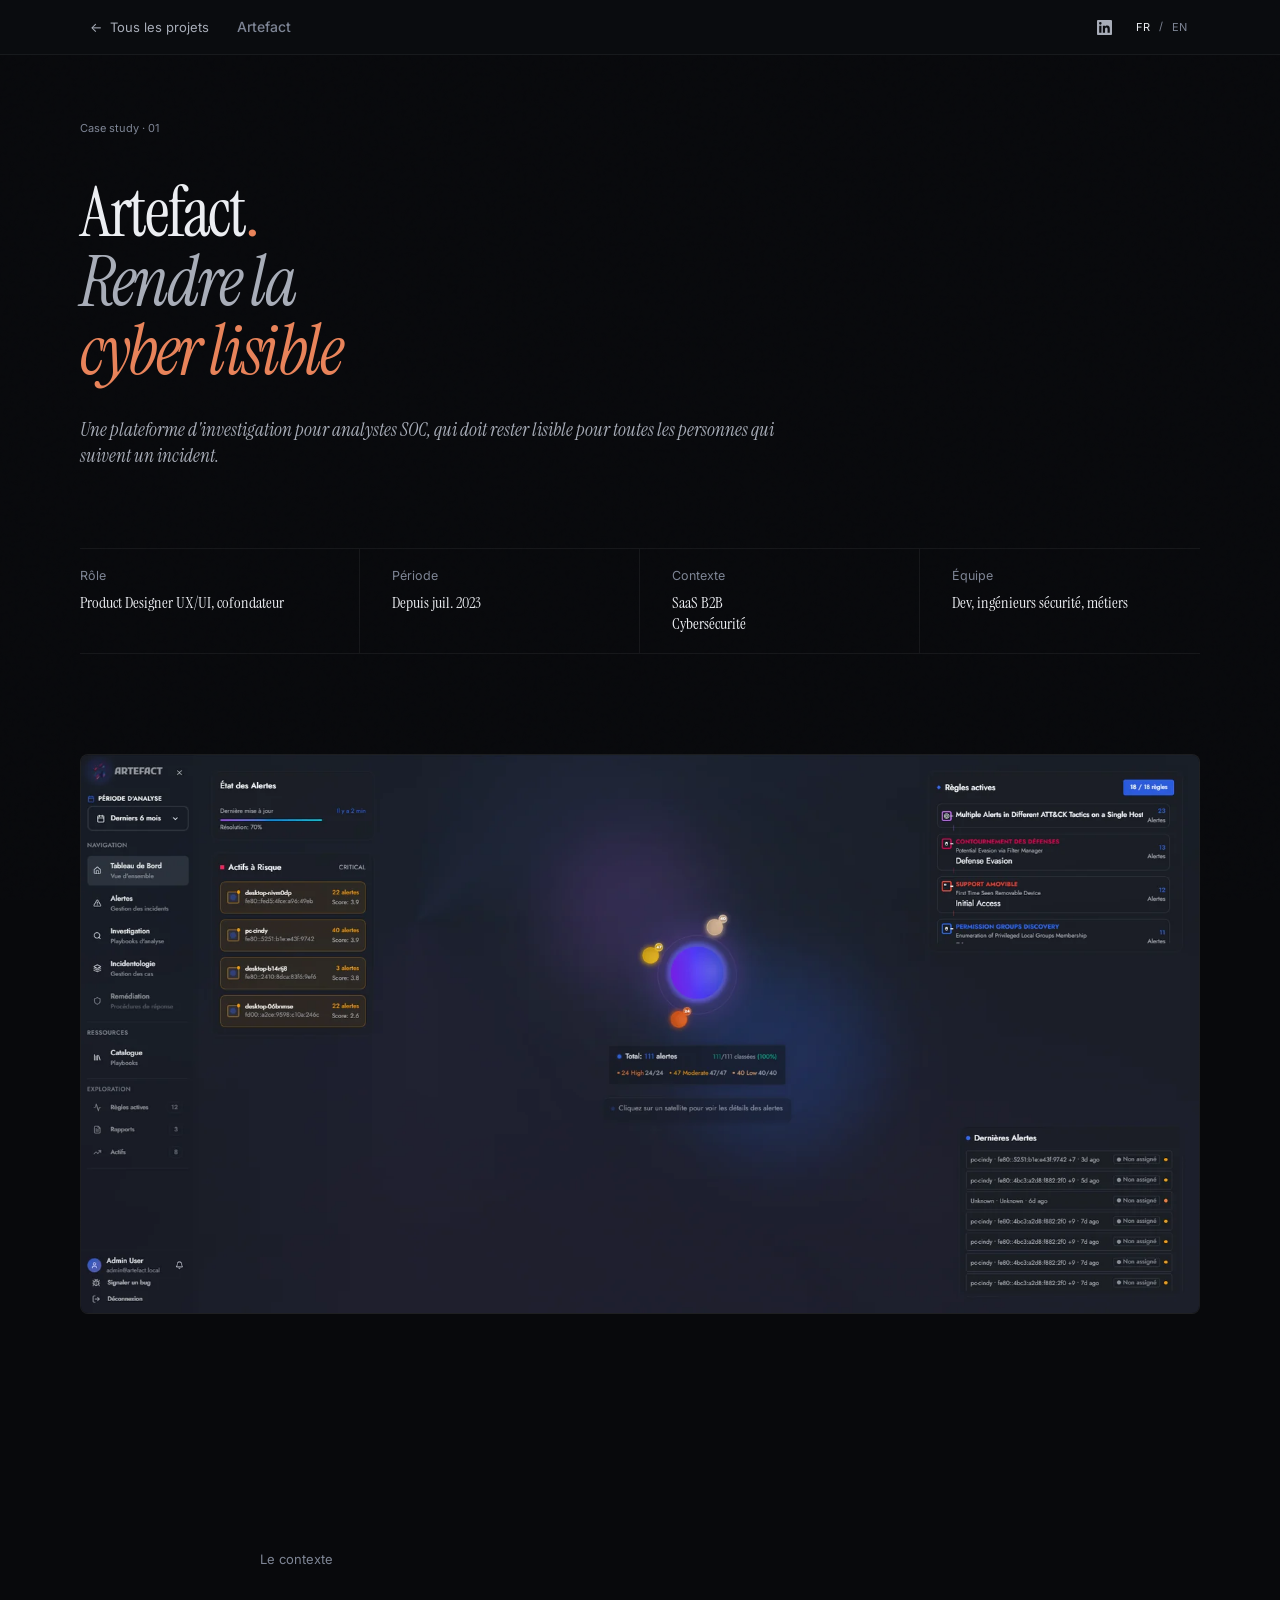
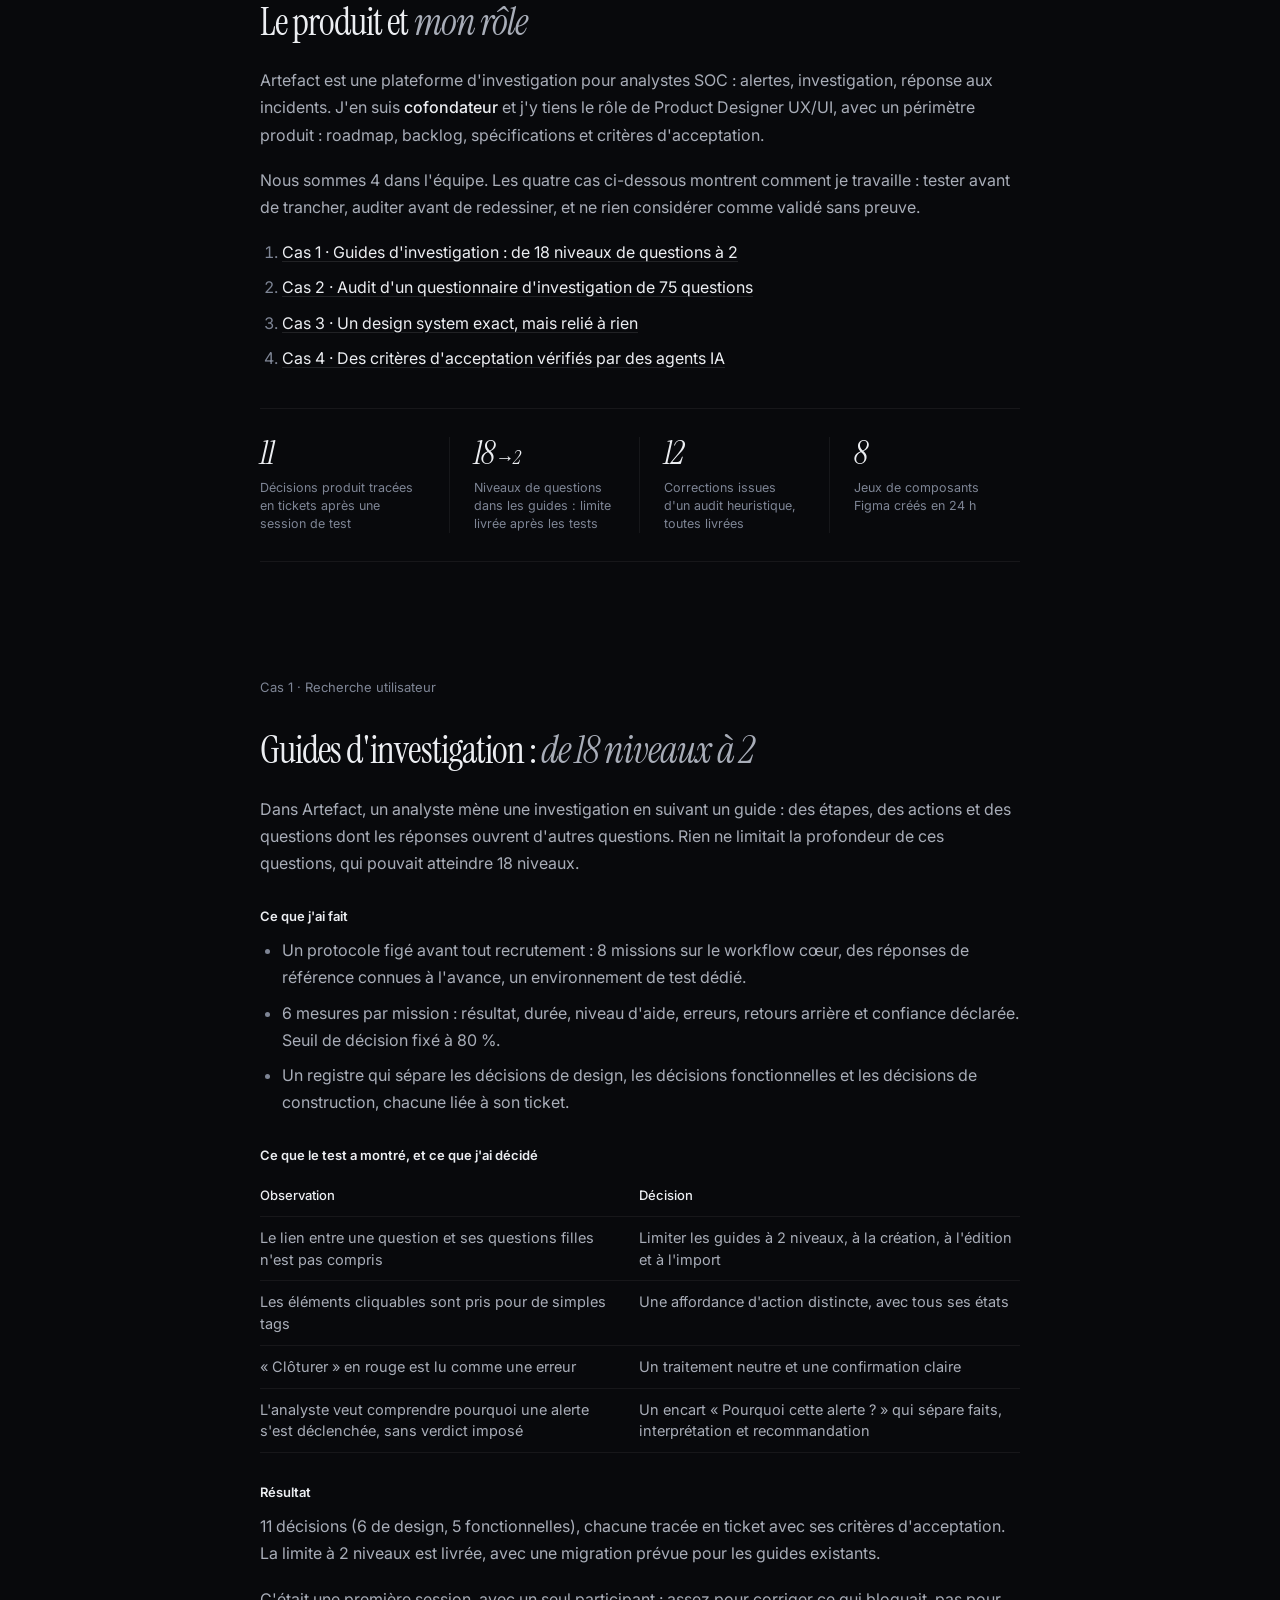
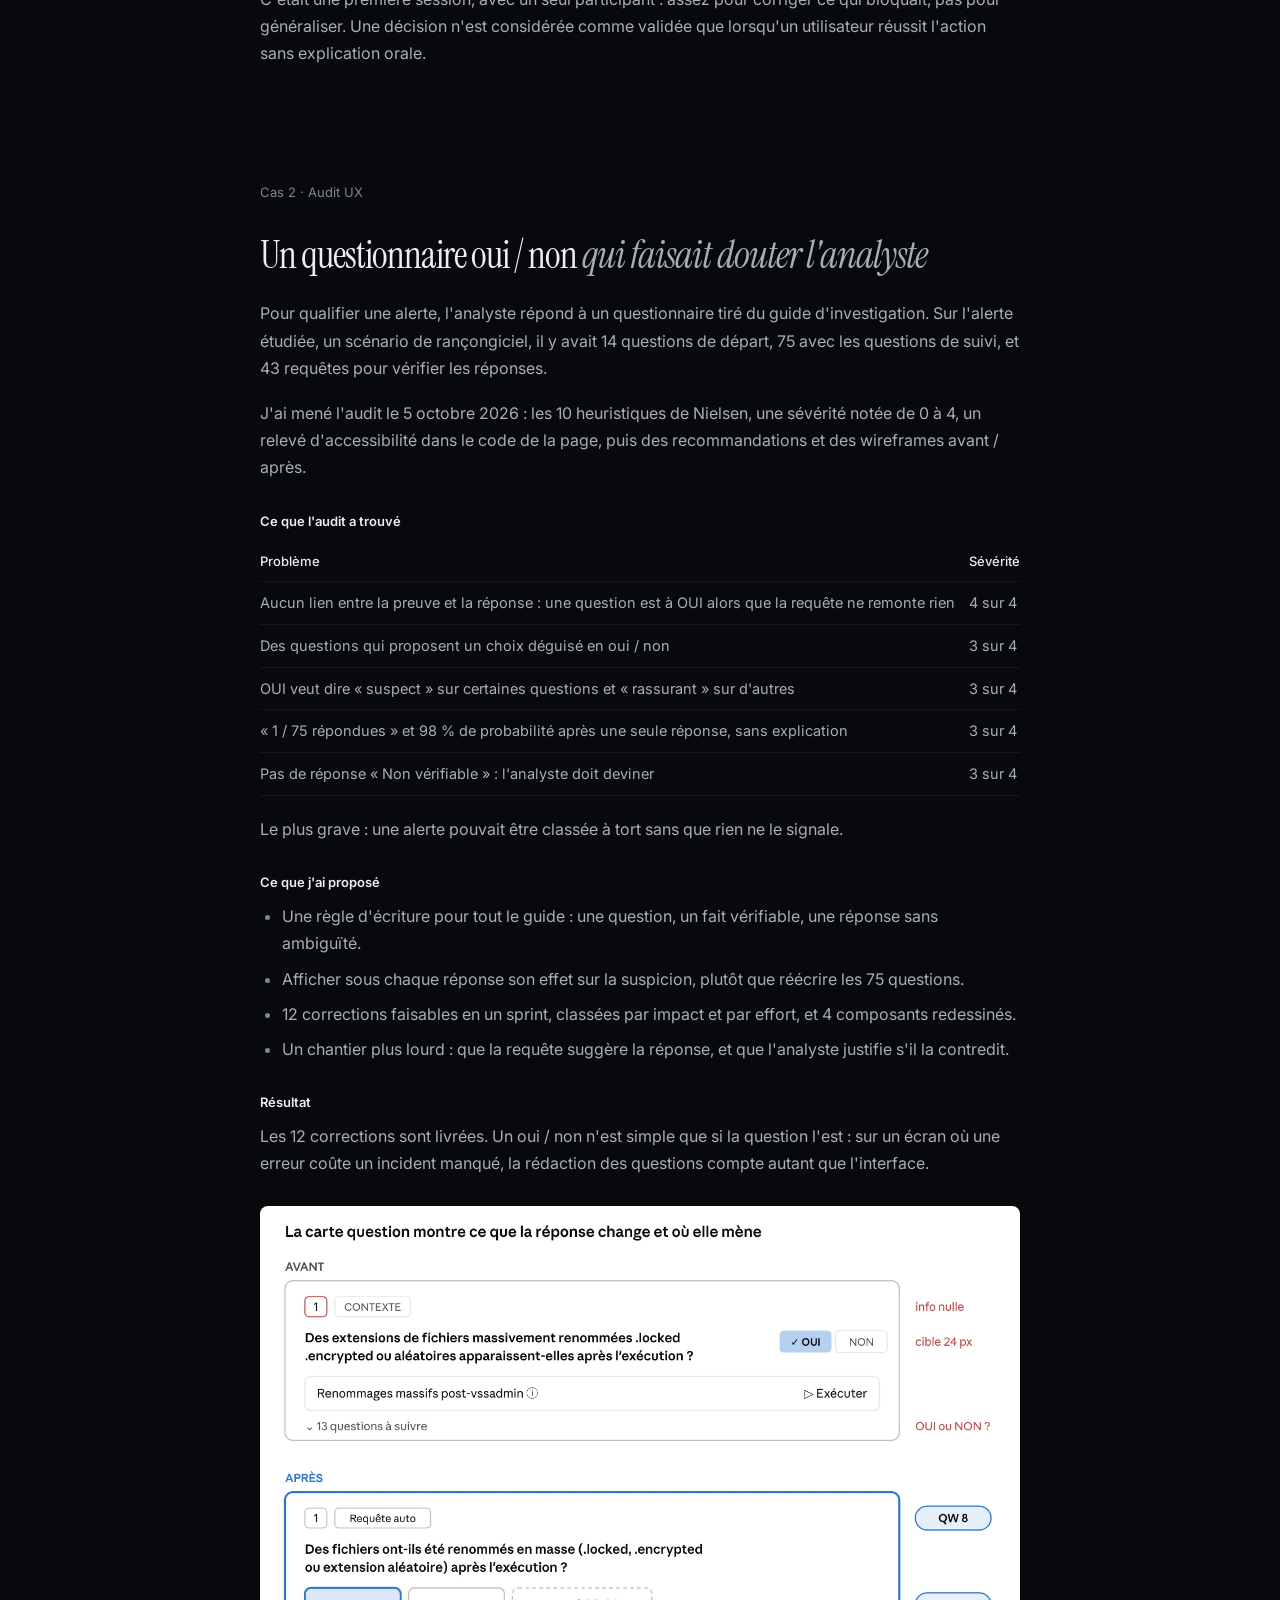
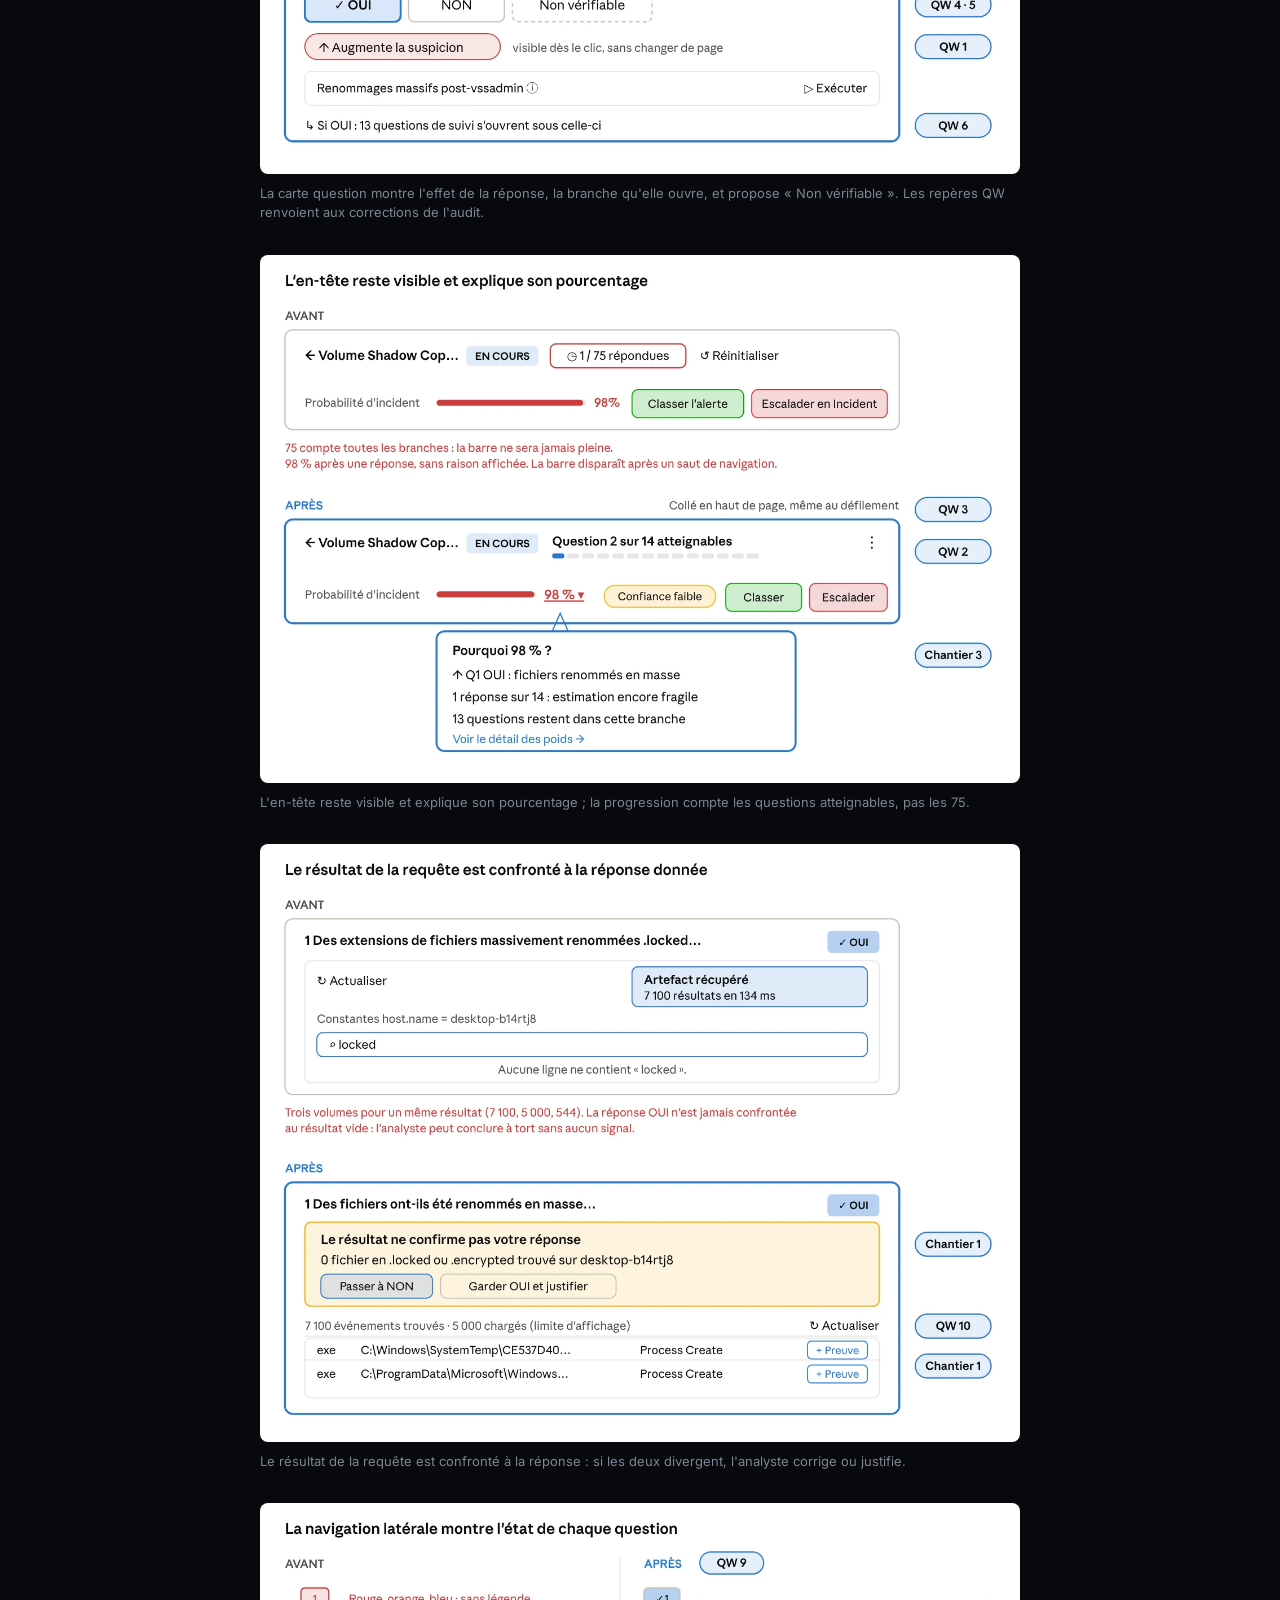
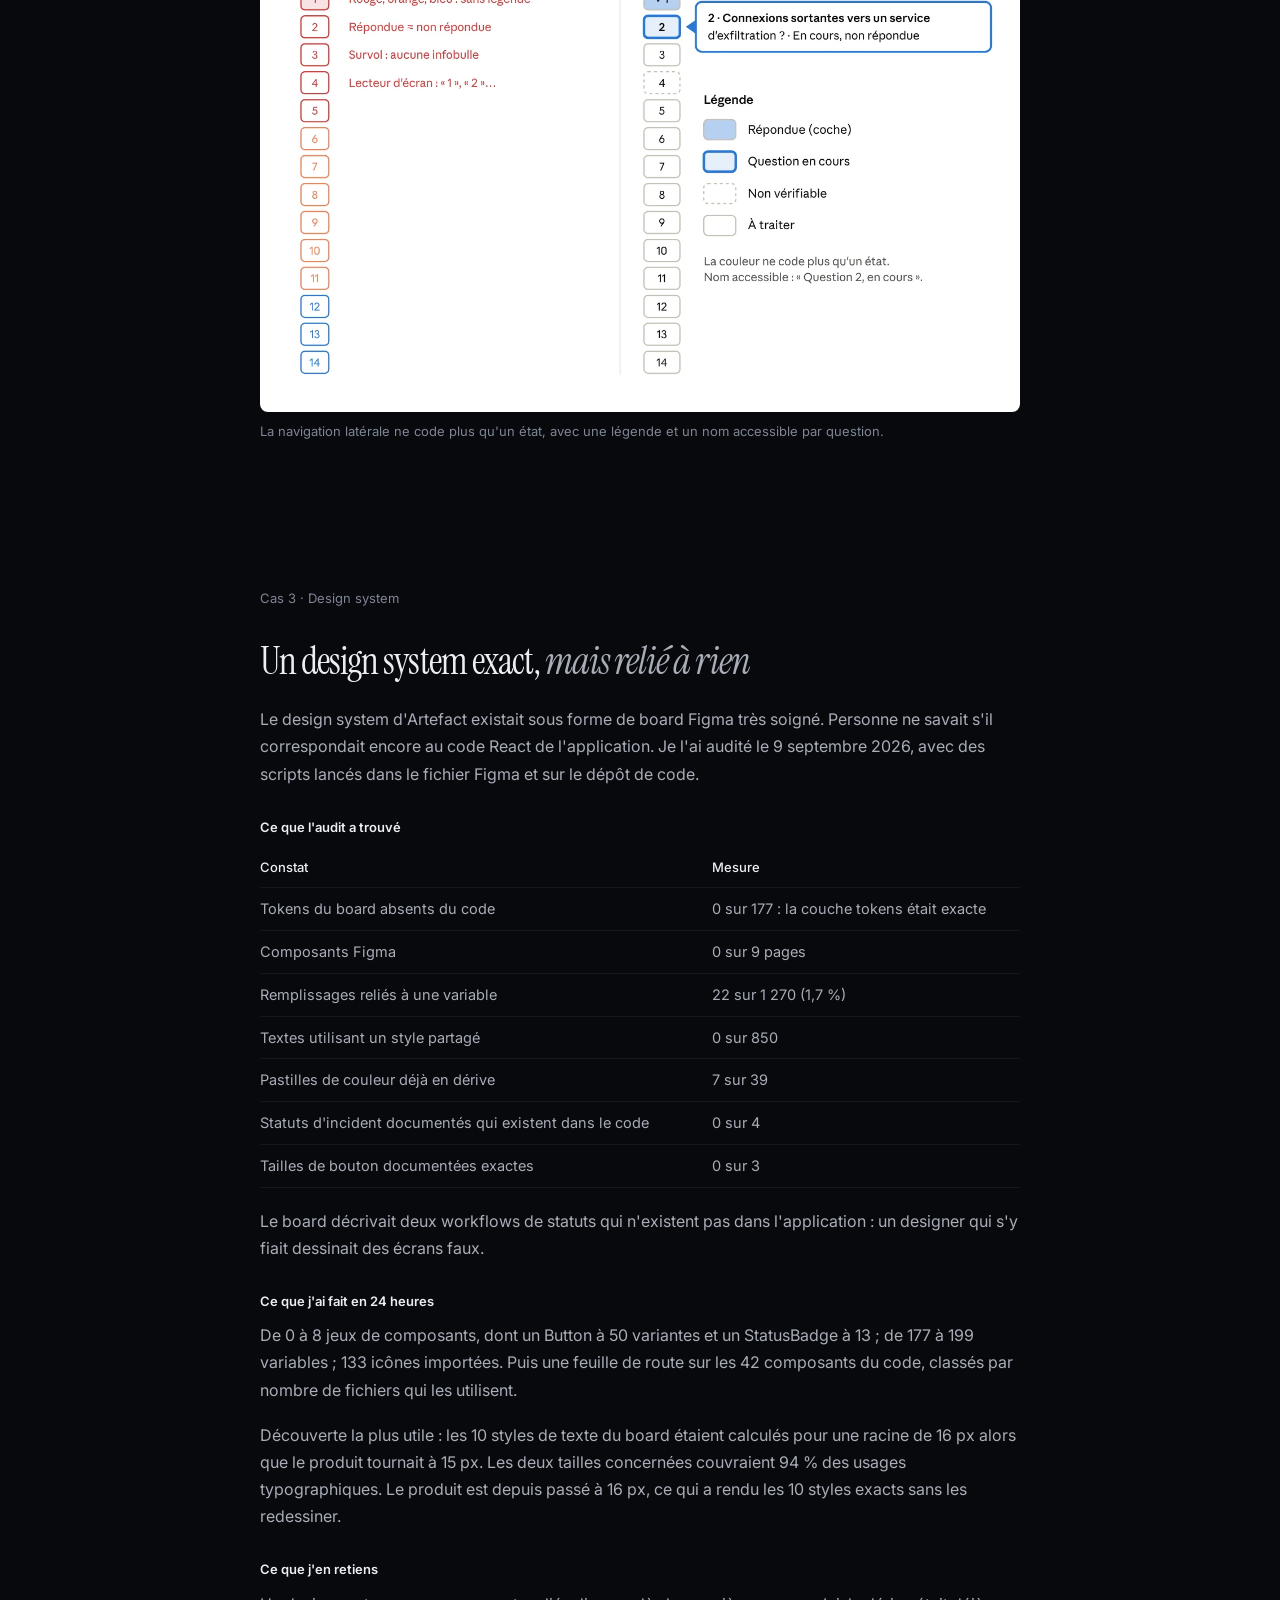
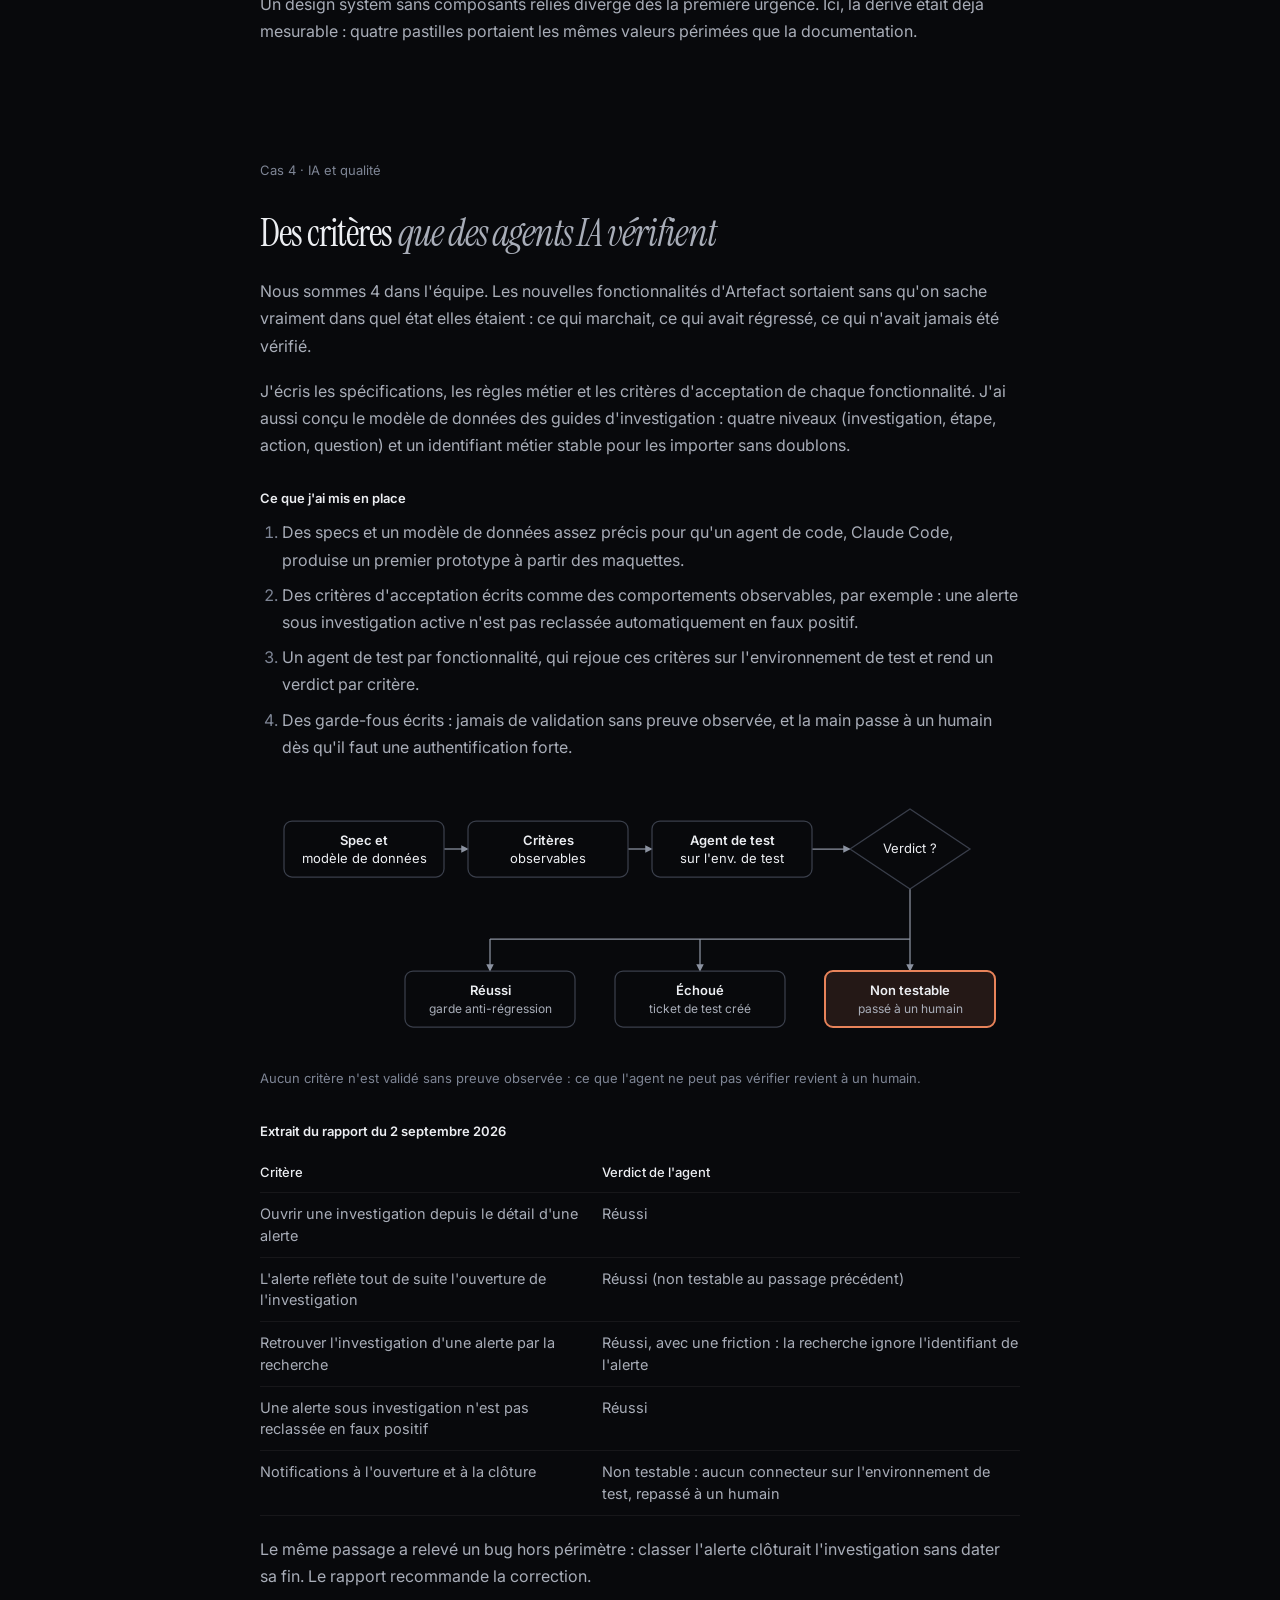
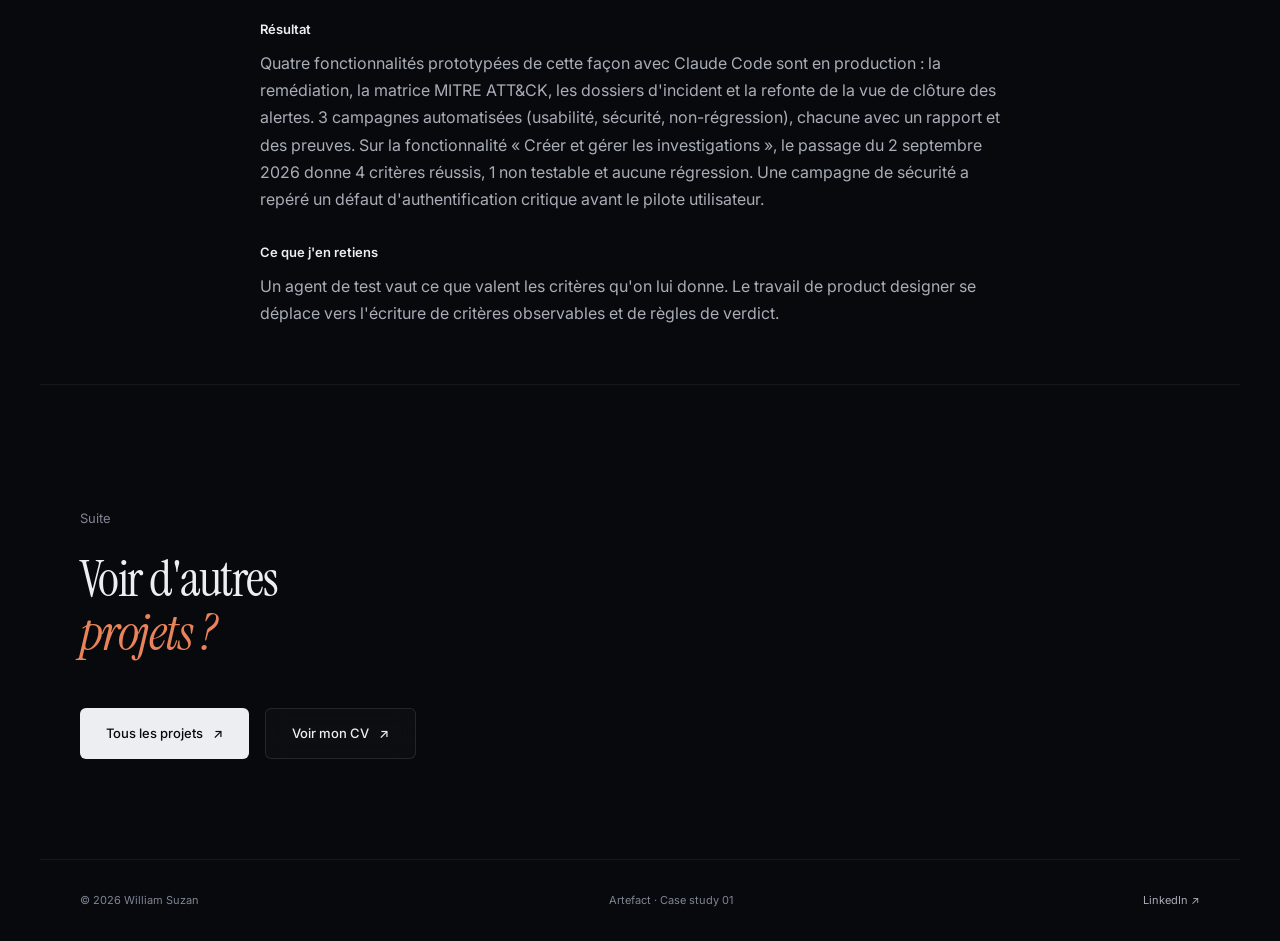
==== artefact.html @ c6857f67 "Cas 4 : tableau des verdicts du rapport de campagne du 2 septembre Co-Authored-By: Claude Opus 5.5 <" ====
<!DOCTYPE html>
<html lang="fr">
<head>
<meta charset="UTF-8">
<meta name="viewport" content="width=device-width, initial-scale=1.0">
<title>Artefact · Case study · William Suzan</title>
<meta name="description" content="Case study : Artefact, plateforme d'investigation pour analystes SOC. Protocole de test, audit heuristique et design system réaligné sur le code.">
<meta name="theme-color" content="#08090C">
<link rel="canonical" href="https://wllmszn.github.io/artefact.html">

<!-- Partage social -->
<meta property="og:type" content="article">
<meta property="og:url" content="https://wllmszn.github.io/artefact.html">
<meta property="og:title" content="Artefact, rendre la cyber lisible · Case study">
<meta property="og:description" content="Plateforme d'investigation pour analystes SOC. Case study de William Suzan, Product Designer UX/UI.">
<meta property="og:locale" content="fr_FR">
<meta property="og:image" content="https://wllmszn.github.io/assets/og-cover.jpg">
<meta property="og:image:width" content="1200">
<meta property="og:image:height" content="630">
<meta property="og:image:alt" content="Dashboard Artefact : alertes classées par criticité">
<meta name="twitter:card" content="summary_large_image">
<meta name="twitter:title" content="Artefact, rendre la cyber lisible · Case study">
<meta name="twitter:description" content="Plateforme d'investigation pour analystes SOC. Case study de William Suzan, Product Designer UX/UI.">
<meta name="twitter:image" content="https://wllmszn.github.io/assets/og-cover.jpg">

<link rel="icon" href="data:image/svg+xml,<svg xmlns='http://www.w3.org/2000/svg' viewBox='0 0 100 100'><rect width='100' height='100' rx='22' fill='%230B0D11'/><text x='50' y='70' font-family='Georgia,serif' font-size='60' fill='%23E8835A' text-anchor='middle'>W</text></svg>">

<link rel="preconnect" href="https://fonts.googleapis.com">
<link rel="preconnect" href="https://fonts.gstatic.com" crossorigin>
<link href="https://fonts.googleapis.com/css2?family=Instrument+Serif:ital@0;1&family=Inter:wght@300;400;500&family=JetBrains+Mono:wght@400&display=swap" rel="stylesheet">

<style>
  :root {
    color-scheme: dark;
    --bg: #08090C;
    --bg-2: #0E1015;
    --surface: rgba(255, 255, 255, 0.025);
    --surface-2: rgba(255, 255, 255, 0.04);
    --ink: #ECEEF2;
    --ink-2: #A8ADB8;
    /* #5C6270 donnait 3,3:1 sur --bg : échec WCAG AA. #7E8595 = 5,2:1. */
    --ink-3: #7E8595;
    --line: rgba(255, 255, 255, 0.06);
    --line-2: rgba(255, 255, 255, 0.1);
    --accent: #E8835A;
    --accent-2: #B9C7FF;
    --accent-3: #7BD9C4;
    --serif: 'Instrument Serif', Georgia, serif;
    --sans: 'Inter', -apple-system, sans-serif;
    --mono: 'JetBrains Mono', monospace;
  }

  * { box-sizing: border-box; margin: 0; padding: 0; }
  html { scroll-behavior: smooth; }
  /* .placeholder est en display:flex, qui écrase l'attribut hidden sans ça. */
  [hidden] { display: none !important; }

  /* Sans ça, chaque ancre atterrit sous la nav flottante. */
  [id] { scroll-margin-top: 96px; }

  /* Focus clavier dessiné (il n'y en avait aucun). */
  :where(a, button, [tabindex]):focus-visible {
    outline: 2px solid var(--accent-3);
    outline-offset: 3px;
    border-radius: 4px;
  }

  /* Lien d'évitement */
  .skip-link {
    position: absolute; left: 12px; top: -60px; z-index: 100;
    background: var(--bg-2); color: var(--ink); border: 1px solid var(--line-2);
    padding: 10px 16px; border-radius: 8px; font-size: 14px; text-decoration: none;
    transition: top 0.15s;
  }
  .skip-link:focus { top: 12px; }

  /* Sélecteur de langue (la page portait 63 traductions sans moyen de les afficher). */
  .lang-buttons { display: flex; align-items: center; padding: 0 6px; gap: 2px; }
  .lang-btn {
    font-family: var(--mono); font-size: 11px; padding: 4px 7px; border: 0;
    background: transparent; color: var(--ink-3); cursor: pointer;
    transition: color 0.18s; letter-spacing: 0.04em; border-radius: 4px;
    min-height: 24px; min-width: 24px;
    display: inline-flex; align-items: center; justify-content: center;
  }
  .lang-btn:hover, .lang-btn.active { color: var(--ink); }
  .lang-sep { color: var(--ink-3); font-family: var(--mono); font-size: 11px; }

  body {
    font-family: var(--sans);
    color: var(--ink);
    background: var(--bg);
    line-height: 1.6;
    font-size: 16px;
    -webkit-font-smoothing: antialiased;
    -moz-osx-font-smoothing: grayscale;
    overflow-x: hidden;
    position: relative;
    min-height: 100vh;
  }

  /* === HALOS === */
  .halos { position: fixed; inset: 0; pointer-events: none; z-index: 0; overflow: hidden; }
  .halo { position: absolute; border-radius: 50%; filter: blur(160px); will-change: transform; }
  .halo-1 { width: 600px; height: 600px; background: #4A5FC1; top: -200px; right: -150px; opacity: 0.1; animation: drift1 45s ease-in-out infinite; }
  .halo-2 { width: 700px; height: 700px; background: #E8835A; top: 50%; left: -250px; opacity: 0.08; animation: drift2 52s ease-in-out infinite; }
  @keyframes drift1 { 0%,100%{transform:translate(0,0) scale(1);} 50%{transform:translate(-50px,80px) scale(1.1);} }
  @keyframes drift2 { 0%,100%{transform:translate(0,0) scale(1);} 50%{transform:translate(80px,-50px) scale(0.95);} }
  body::after {
    content: ''; position: fixed; inset: 0; pointer-events: none; z-index: 1;
    opacity: 0.03; mix-blend-mode: overlay;
    background-image: url("data:image/svg+xml,%3Csvg viewBox='0 0 200 200' xmlns='http://www.w3.org/2000/svg'%3E%3Cfilter id='n'%3E%3CfeTurbulence type='fractalNoise' baseFrequency='0.85' numOctaves='3'/%3E%3C/filter%3E%3Crect width='100%25' height='100%25' filter='url(%23n)'/%3E%3C/svg%3E");
  }

  .sr-only { position: absolute; width: 1px; height: 1px; padding: 0; margin: -1px; overflow: hidden; clip: rect(0,0,0,0); white-space: nowrap; border: 0; }
  ::selection { background: var(--accent); color: var(--bg); }

  /* === NAV (simplifiée, juste retour) === */
  .nav {
    position: fixed;
    top: 16px; left: 50%;
    transform: translateX(-50%);
    z-index: 50;
    padding: 10px 14px 10px 14px;
    display: flex;
    align-items: center;
    gap: 18px;
    background: rgba(8, 9, 12, 0.7);
    backdrop-filter: blur(20px) saturate(180%);
    -webkit-backdrop-filter: blur(20px) saturate(180%);
    border: 0.5px solid var(--line-2);
    border-radius: 999px;
    box-shadow: 0 8px 32px rgba(0,0,0,0.4), inset 0 1px 0 rgba(255,255,255,0.04);
  }
  .nav-back {
    font-family: var(--sans);
    font-size: 13px;
    color: var(--ink-2);
    text-decoration: none;
    display: inline-flex;
    align-items: center;
    gap: 8px;
    padding: 4px 10px;
    border-radius: 999px;
    transition: color 0.18s, background 0.18s;
  }
  .nav-back:hover { color: var(--ink); background: var(--surface-2); }
  .nav-divider { width: 0.5px; height: 14px; background: var(--line-2); }
  .nav-current {
    font-family: var(--mono);
    font-size: 11px;
    color: var(--ink-3);
    letter-spacing: 0.04em;
  }
  .nav-right { display: flex; align-items: center; gap: 4px; margin-left: auto; }
  .nav-icon-link {
    width: 30px; height: 30px;
    display: inline-flex;
    align-items: center;
    justify-content: center;
    border-radius: 50%;
    color: var(--ink-2);
    transition: background 0.18s, color 0.18s;
    text-decoration: none;
  }
  .nav-icon-link:hover { background: var(--surface-2); color: var(--ink); }
  .nav-icon-link svg { width: 15px; height: 15px; }

  /* === WRAPPER === */
  .wrap {
    max-width: 1280px;
    margin: 0 auto;
    padding: 0 40px;
    position: relative;
    z-index: 2;
  }
  .narrow {
    max-width: 760px;
    margin: 0 auto;
  }

  /* === HERO === */
  .case-hero {
    padding: 160px 0 80px;
  }
  .case-eyebrow {
    display: flex;
    align-items: center;
    gap: 12px;
    font-family: var(--mono);
    font-size: 11px;
    letter-spacing: 0.1em;
    text-transform: uppercase;
    color: var(--ink-3);
    margin-bottom: 40px;
  }
  .case-eyebrow .pill {
    padding: 4px 10px;
    background: rgba(123,217,196,0.1);
    color: var(--accent-3);
    border: 0.5px solid rgba(123,217,196,0.3);
    border-radius: 999px;
    font-size: 10px;
    display: inline-flex;
    align-items: center;
    gap: 6px;
  }
  .case-eyebrow .pill::before {
    content: '';
    width: 5px; height: 5px;
    background: var(--accent-3);
    border-radius: 50%;
    animation: pulse 2.4s ease-in-out infinite;
  }
  @keyframes pulse { 0%,100%{opacity:1;transform:scale(1);} 50%{opacity:0.5;transform:scale(0.85);} }

  .case-title {
    font-family: var(--serif);
    font-size: clamp(56px, 9vw, 152px);
    line-height: 0.9;
    letter-spacing: -0.035em;
    font-weight: 400;
    margin-bottom: 32px;
  }
  .case-title .it { font-style: italic; color: var(--ink-2); }
  .case-title .grad {
    background: linear-gradient(135deg, #E8835A 0%, #B9C7FF 100%);
    -webkit-background-clip: text;
    -webkit-text-fill-color: transparent;
    background-clip: text;
    font-style: italic;
  }

  .case-subtitle {
    font-family: var(--serif);
    font-style: italic;
    font-size: clamp(20px, 2.2vw, 28px);
    line-height: 1.35;
    color: var(--ink-2);
    max-width: 720px;
    margin-bottom: 80px;
  }

  /* === META TABLE === */
  .case-meta {
    display: grid;
    grid-template-columns: repeat(4, 1fr);
    gap: 0;
    border-top: 0.5px solid var(--line);
    border-bottom: 0.5px solid var(--line);
    margin-bottom: 100px;
  }
  .meta-cell {
    padding: 28px 0;
    border-right: 0.5px solid var(--line);
  }
  .meta-cell:last-child { border-right: 0; }
  .meta-cell:not(:first-child) { padding-left: 32px; }
  .meta-label {
    font-family: var(--mono);
    font-size: 10px;
    letter-spacing: 0.1em;
    text-transform: uppercase;
    color: var(--ink-3);
    margin-bottom: 8px;
    display: block;
  }
  .meta-value {
    font-family: var(--serif);
    font-size: 18px;
    line-height: 1.3;
    color: var(--ink);
  }

  /* === HERO IMAGE === */
  .case-hero-image {
    /* 2/1 = ratio exact de artefact-overview.webp (1600x800) : aucun rognage.
       Le 16/9 d'origine coupait la barre latérale de navigation du produit. */
    aspect-ratio: 2/1;
    background: linear-gradient(180deg, var(--surface-2), var(--surface));
    border: 0.5px solid var(--line);
    border-radius: 16px;
    overflow: hidden;
    margin-bottom: 120px;
    position: relative;
  }
  .case-hero-image img { width: 100%; height: 100%; object-fit: cover; display: block; }
  .case-hero-image .placeholder {
    width: 100%; height: 100%;
    display: flex;
    align-items: center;
    justify-content: center;
    background:
      radial-gradient(circle at 20% 30%, rgba(232,131,90,0.15), transparent 50%),
      radial-gradient(circle at 80% 70%, rgba(74,95,193,0.22), transparent 50%),
      linear-gradient(135deg, #0C447C 0%, #042C53 100%);
    position: relative;
  }
  .placeholder-tag {
    position: absolute;
    top: 24px; left: 24px;
    font-family: var(--mono);
    font-size: 10px;
    letter-spacing: 0.1em;
    color: var(--ink-3);
    padding: 5px 11px;
    border: 0.5px solid var(--line-2);
    border-radius: 999px;
    background: rgba(8,9,12,0.4);
    backdrop-filter: blur(10px);
  }
  .placeholder-inner {
    width: 70%; max-width: 700px;
  }
  .placeholder-inner svg { width: 100%; height: auto; display: block; }

  /* === CHAPTER === */
  .chapter {
    padding: 80px 0;
  }
  .chapter-num {
    font-family: var(--mono);
    font-size: 11px;
    letter-spacing: 0.12em;
    text-transform: uppercase;
    color: var(--ink-3);
    margin-bottom: 32px;
    display: inline-flex;
    align-items: center;
    gap: 12px;
  }
  .chapter-num::before {
    content: '';
    width: 28px; height: 0.5px;
    background: var(--line-2);
  }
  .chapter-title {
    font-family: var(--serif);
    font-size: clamp(36px, 5vw, 64px);
    line-height: 1;
    letter-spacing: -0.025em;
    font-weight: 400;
    margin-bottom: 40px;
  }
  .chapter-title .it { font-style: italic; color: var(--ink-2); }

  .prose {
    font-size: 17px;
    line-height: 1.7;
    color: var(--ink-2);
  }
  .prose p { margin-bottom: 24px; }
  .prose p:last-child { margin-bottom: 0; }
  .prose strong { color: var(--ink); font-weight: 500; }
  .prose em { color: var(--ink); font-style: italic; }

  .quote {
    font-family: var(--serif);
    font-style: italic;
    font-size: clamp(24px, 2.6vw, 32px);
    line-height: 1.35;
    color: var(--ink);
    padding: 40px 0 40px 32px;
    border-left: 1px solid var(--accent);
    margin: 40px 0;
    max-width: 720px;
  }
  .quote-attr {
    margin-top: 20px;
    font-family: var(--mono);
    font-size: 11px;
    letter-spacing: 0.08em;
    text-transform: uppercase;
    color: var(--ink-3);
    font-style: normal;
  }

  /* === IMAGE BLOCKS === */
  .image-block {
    margin: 60px 0;
  }
  .image-block.wide {
    margin-left: calc(-1 * ((100vw - 760px) / 2 - 40px));
    margin-right: calc(-1 * ((100vw - 760px) / 2 - 40px));
    max-width: none;
  }
  .image-frame {
    background: linear-gradient(180deg, var(--surface-2), var(--surface));
    border: 0.5px solid var(--line);
    border-radius: 14px;
    overflow: hidden;
    aspect-ratio: 16/10;
    position: relative;
  }
  .image-frame img { width: 100%; height: 100%; object-fit: cover; display: block; }
  .image-frame .placeholder {
    width: 100%; height: 100%;
    display: flex; align-items: center; justify-content: center;
    background:
      radial-gradient(circle at 30% 50%, rgba(232,131,90,0.1), transparent 50%),
      linear-gradient(135deg, #0C2440 0%, #051628 100%);
    position: relative;
  }
  .image-caption {
    margin-top: 16px;
    font-family: var(--mono);
    font-size: 11px;
    letter-spacing: 0.04em;
    color: var(--ink-3);
    text-align: left;
  }

  .image-pair {
    display: grid;
    grid-template-columns: 1fr 1fr;
    gap: 16px;
    margin: 60px 0;
  }
  .image-pair .image-frame { aspect-ratio: 4/3; }

  /* === KPI === */
  .kpi-grid {
    display: grid;
    grid-template-columns: repeat(4, 1fr);
    gap: 0;
    margin: 60px 0;
    padding: 40px 0;
    border-top: 0.5px solid var(--line);
    border-bottom: 0.5px solid var(--line);
  }
  .kpi-cell {
    padding: 0 24px;
    border-right: 0.5px solid var(--line);
  }
  .kpi-cell:last-child { border-right: 0; }
  .kpi-cell:first-child { padding-left: 0; }
  .kpi-val {
    font-family: var(--serif);
    font-size: clamp(40px, 4vw, 56px);
    line-height: 1;
    margin-bottom: 10px;
    letter-spacing: -0.02em;
    font-style: italic;
    background: linear-gradient(135deg, #E8835A 0%, #B9C7FF 100%);
    -webkit-background-clip: text;
    -webkit-text-fill-color: transparent;
    background-clip: text;
  }
  .kpi-val .plus { font-size: 0.6em; color: var(--ink-3); -webkit-text-fill-color: var(--ink-3); }
  .kpi-lbl {
    font-family: var(--mono);
    font-size: 10px;
    letter-spacing: 0.08em;
    text-transform: uppercase;
    color: var(--ink-3);
    line-height: 1.4;
  }

  /* === PRINCIPLES === */
  .principles {
    display: grid;
    grid-template-columns: repeat(3, 1fr);
    gap: 1px;
    background: var(--line);
    border: 0.5px solid var(--line);
    border-radius: 14px;
    overflow: hidden;
    margin: 60px 0;
  }
  .principle {
    background: var(--bg-2);
    padding: 32px 28px;
  }
  .principle-num {
    font-family: var(--mono);
    font-size: 10px;
    color: var(--ink-3);
    margin-bottom: 16px;
    letter-spacing: 0.08em;
  }
  .principle-title {
    font-family: var(--serif);
    font-size: 22px;
    line-height: 1.2;
    margin-bottom: 12px;
    letter-spacing: -0.015em;
    color: var(--ink);
  }
  .principle-title .it { font-style: italic; color: var(--ink-2); }
  .principle-desc {
    font-size: 14px;
    line-height: 1.55;
    color: var(--ink-2);
  }

  /* === NEXT === */
  .next {
    padding: 120px 0 100px;
    border-top: 0.5px solid var(--line);
    text-align: left;
  }
  .next-label {
    font-family: var(--mono);
    font-size: 11px;
    letter-spacing: 0.1em;
    text-transform: uppercase;
    color: var(--ink-3);
    margin-bottom: 24px;
    display: inline-flex;
    align-items: center;
    gap: 12px;
  }
  .next-label::before { content: ''; width: 28px; height: 0.5px; background: var(--line-2); }
  .next-title {
    font-family: var(--serif);
    font-size: clamp(48px, 8vw, 144px);
    line-height: 0.92;
    letter-spacing: -0.03em;
    font-weight: 400;
    margin-bottom: 48px;
  }
  .next-title .grad {
    background: linear-gradient(135deg, #E8835A 0%, #B9C7FF 100%);
    -webkit-background-clip: text;
    -webkit-text-fill-color: transparent;
    background-clip: text;
    font-style: italic;
  }
  .next-row { display: flex; gap: 16px; flex-wrap: wrap; }
  .cta-btn {
    display: inline-flex;
    align-items: center;
    gap: 10px;
    padding: 14px 26px;
    background: var(--ink);
    color: var(--bg);
    text-decoration: none;
    font-family: var(--sans);
    font-size: 13px;
    font-weight: 500;
    border-radius: 999px;
    transition: transform 0.2s, box-shadow 0.2s;
  }
  .cta-btn:hover { transform: translateY(-2px); box-shadow: 0 12px 32px rgba(236,238,242,0.15); }
  .cta-btn.ghost {
    background: var(--surface);
    color: var(--ink);
    border: 0.5px solid var(--line-2);
    backdrop-filter: blur(10px);
  }
  .cta-btn.ghost:hover { background: var(--surface-2); }

  /* === FOOTER === */
  .footer {
    border-top: 0.5px solid var(--line);
    padding: 32px 0;
    display: flex;
    justify-content: space-between;
    align-items: center;
    font-family: var(--mono);
    font-size: 11px;
    color: var(--ink-3);
    letter-spacing: 0.04em;
    flex-wrap: wrap;
    gap: 16px;
  }
  .footer a { color: var(--ink-2); text-decoration: none; }
  .footer a:hover { color: var(--ink); }

  /* === RESPONSIVE === */
  @media (max-width: 980px) {
    .wrap { padding: 0 20px; }
    .narrow { padding: 0 20px; }
    .nav { left: 12px; right: 12px; transform: none; padding: 8px 12px; gap: 10px; }
    /* Sous 400px, « Artefact » + le sélecteur de langue font déborder la nav de 2px.
       Le titre de la page est juste en dessous, l'étiquette est redondante. */
    @media (max-width: 400px) {
      .nav-current, .nav-divider { display: none; }
      .lang-buttons { padding: 0 2px; }
    }
    .case-hero { padding: 120px 0 60px; }
    .case-meta { grid-template-columns: 1fr 1fr; }
    .meta-cell { padding-left: 0 !important; padding-right: 16px; border-right: 0; border-bottom: 0.5px solid var(--line); }
    .meta-cell:nth-child(2n) { padding-left: 16px !important; padding-right: 0; }
    .meta-cell:nth-last-child(-n+2) { border-bottom: 0; }
    .case-hero-image { margin-bottom: 60px; }
    .image-block.wide { margin-left: 0; margin-right: 0; }
    .kpi-grid { grid-template-columns: 1fr 1fr; gap: 32px 0; padding: 32px 0; }
    .kpi-cell { padding: 0 16px 0 0; border-right: 0.5px solid var(--line); }
    .kpi-cell:nth-child(2n) { padding: 0 0 0 16px; border-right: 0; }
    .principles { grid-template-columns: 1fr; }
    .image-pair { grid-template-columns: 1fr; }
    .chapter { padding: 50px 0; }
    .quote { padding: 28px 0 28px 20px; }
  }

  @keyframes fadeUp { from { opacity: 0; transform: translateY(20px); } to { opacity: 1; transform: translateY(0); } }
  .case-eyebrow, .case-title, .case-subtitle { animation: fadeUp 0.8s ease backwards; }
  .case-eyebrow { animation-delay: 0.05s; }
  .case-title { animation-delay: 0.15s; }
  .case-subtitle { animation-delay: 0.3s; }

  @media (prefers-reduced-motion: reduce) {
    *, *::before, *::after { animation-duration: 0.01ms !important; animation-iteration-count: 1 !important; transition-duration: 0.01ms !important; }
    .halo { animation: none !important; }
    /* Le scroll fluide est précisément ce qui déclenche les troubles vestibulaires. */
    html { scroll-behavior: auto !important; }
  }

  /* Contraste forcé (Windows) : sans ça, les 4 KPI et les titres en dégradé sont invisibles. */
  @media (forced-colors: active) {
    .grad, .case-title .grad, .next-title .grad, .kpi-val {
      -webkit-text-fill-color: currentColor;
      background: none;
    }
    .halos, body::after { display: none; }
  }

  /* === SOBRIÉTÉ (oct. 2026) ===
     Retire les marqueurs de site « généré » : libellés en capitales à chasse fixe,
     filets décoratifs devant les titres, texte en dégradé, halos lumineux, pastilles. */
  .halos { display: none !important; }
  .section-label, .hero-eyebrow, .chapter-num, .case-eyebrow, .meta-label, .kpi-lbl, .stat-lbl,
  .impact-lbl, .project-cat, .project-year, .expertise-num, .hero-meta, .hero-scroll, .exp-period,
  .exp-company, .edu-year, .stack-cat, .skill-num, .beyond-meta, .image-caption, .principle-num,
  .next-label, .contact-link-label, .footer, .nav-brand, .nav-current, .lang-btn, .lang-sep {
    font-family: var(--sans) !important; text-transform: none !important; letter-spacing: 0 !important;
  }
  .section-label::before, .hero-eyebrow::before, .chapter-num::before, .next-label::before,
  .manifesto-sign::before, .case-eyebrow .pill::before { display: none !important; }
  .section-label, .chapter-num, .next-label { font-size: 13px !important; color: var(--ink-3); }
  .stat-lbl, .impact-lbl, .kpi-lbl, .beyond-meta, .project-cat, .project-year, .meta-label { font-size: 12.5px !important; line-height: 1.45 !important; }
  .grad, .hero-title .grad, .case-title .grad, .contact-title .grad, .next-title .grad, .impact-val .grad, .manifesto-text .grad {
    background: none !important; -webkit-background-clip: border-box !important; background-clip: border-box !important;
    -webkit-text-fill-color: currentColor !important; color: var(--accent) !important;
  }
  .kpi-val { background: none !important; -webkit-text-fill-color: currentColor !important; color: var(--ink) !important; }
  .impact-val .grad, .kpi-val .plus { color: var(--ink) !important; -webkit-text-fill-color: currentColor !important; }
  .hero-avatar { display: none !important; }
  .hero-intro { grid-template-columns: 1fr !important; }
  .nav-brand .badge { display: none !important; }

  .nav {
    top: 0; left: 0; right: 0; transform: none;
    border: 0; border-bottom: 0.5px solid var(--line);
    border-radius: 0; box-shadow: none;
    padding: 12px max(40px, calc((100vw - 1200px) / 2 + 40px));
    justify-content: space-between;
    background: rgba(11, 13, 17, 0.88);
    backdrop-filter: blur(12px); -webkit-backdrop-filter: blur(12px);
  }
  .nav-divider { display: none; }
  .nav-brand, .nav-current { font-size: 14px; font-weight: 500; }
  .nav-back { border-radius: 6px; }
  .wrap { max-width: 1200px; }
  .cta-btn { border-radius: 6px; }
  .cta-btn:hover { transform: none; box-shadow: none; opacity: 0.9; }

  /* === ÉCHELLE ÉDITORIALE (oct. 2026), comme la page CV === */
  .case-hero { padding: 120px 40px 56px; }
  .case-title { font-size: clamp(40px, 5.4vw, 72px); line-height: 1; }
  .case-subtitle { font-size: 19px; }
  .meta-cell { padding-top: 18px; padding-bottom: 18px; }
  .meta-value { font-size: 16px; }
  .case-hero-image { border-radius: 8px; }
  .chapter { padding: 56px 0; }
  .chapter-title { font-size: clamp(28px, 3vw, 40px); line-height: 1.08; }
  .prose { font-size: 16px; }
  .prose p { margin-bottom: 18px; }
  .kpi-grid { padding: 28px 0; }
  .kpi-val { font-size: 32px !important; }
  .principle-title { font-size: 19px; }
  .next { padding-left: 40px; padding-right: 40px; }
  .next-title { font-size: clamp(32px, 4vw, 52px); line-height: 1.05; }
  .footer { padding-left: 40px; padding-right: 40px; }
  @media (max-width: 980px) {
    .nav { padding: 8px 20px; }
    .case-hero { padding: 92px 20px 40px; }
    .next, .footer { padding-left: 20px; padding-right: 20px; }
  }

  /* === CASE STUDY EN 4 CAS (oct. 2026) === */
  .chapter { scroll-margin-top: 72px; }
  .narrow[id] { scroll-margin-top: 64px; }
  .chapter-title { margin-bottom: 24px; }
  .prose a { color: var(--ink); text-decoration: underline; text-underline-offset: 3px; text-decoration-color: var(--line-2); }
  .prose a:hover { text-decoration-color: var(--accent); }
  .prose ul, .prose ol { margin: 0 0 18px; padding-left: 22px; }
  .prose li { margin-bottom: 8px; }
  .prose li::marker { color: var(--ink-3); }
  .case-label { margin: 28px 0 10px !important; font-family: var(--sans); font-size: 13px; font-weight: 600; color: var(--ink); }
  .table-wrap { overflow-x: auto; margin: 4px 0 20px; }
  .data-table { width: 100%; border-collapse: collapse; font-size: 14.5px; line-height: 1.5; }
  .data-table th, .data-table td { text-align: left; vertical-align: top; padding: 10px 14px 10px 0; border-bottom: 0.5px solid var(--line); color: var(--ink-2); }
  .data-table th { color: var(--ink); font-weight: 500; font-size: 13px; }
  .data-table td:last-child, .data-table th:last-child { padding-right: 0; }
  .figure { margin: 28px 0 32px; }
  .figure img { width: 100%; height: auto; display: block; border-radius: 8px; background: #fff; border: 0.5px solid var(--line); }
  .figure figcaption { margin-top: 10px; font-size: 13px; line-height: 1.5; color: var(--ink-3); }
  .flow svg { width: 100%; height: auto; display: block; }
  .kpi-grid { margin: 36px 0 0; }
</style>
</head>

<body>

<a href="#main" class="skip-link" data-fr="Aller au contenu" data-en="Skip to content">Aller au contenu</a>

<div class="halos" aria-hidden="true">
  <div class="halo halo-1"></div>
  <div class="halo halo-2"></div>
</div>

<nav class="nav">
  <a href="portfolio.html" class="nav-back">
    <span>←</span>
    <span data-fr="Tous les projets" data-en="All projects">Tous les projets</span>
  </a>
  <span class="nav-divider"></span>
  <span class="nav-current">Artefact</span>
  <div class="nav-right">
    <a href="https://www.linkedin.com/in/william-suzan/" target="_blank" rel="noopener" class="nav-icon-link" aria-label="LinkedIn">
      <svg viewBox="0 0 24 24" fill="currentColor" xmlns="http://www.w3.org/2000/svg">
        <path d="M20.447 20.452h-3.554v-5.569c0-1.328-.027-3.037-1.852-3.037-1.853 0-2.136 1.445-2.136 2.939v5.667H9.351V9h3.414v1.561h.046c.477-.9 1.637-1.85 3.37-1.85 3.601 0 4.267 2.37 4.267 5.455v6.286zM5.337 7.433a2.062 2.062 0 01-2.063-2.065 2.063 2.063 0 112.063 2.065zm1.782 13.019H3.555V9h3.564v11.452zM22.225 0H1.771C.792 0 0 .774 0 1.729v20.542C0 23.227.792 24 1.771 24h20.451C23.2 24 24 23.227 24 22.271V1.729C24 .774 23.2 0 22.222 0h.003z"/>
      </svg>
    </a>
    <div class="lang-buttons" role="group" aria-label="Language switcher">
      <button id="lang-fr" class="lang-btn active" aria-label="Français" aria-pressed="true">FR</button>
      <span class="lang-sep">/</span>
      <button id="lang-en" class="lang-btn" aria-label="English" aria-pressed="false">EN</button>
    </div>
  </div>
</nav>

<main id="main">

<!-- HERO -->
<section class="wrap case-hero">
  <div class="case-eyebrow">
    <span data-fr="Case study · 01" data-en="Case study · 01">Case study · 01</span>
  </div>

  <!-- Pas d'aria-label ici : il remplaçait le nom accessible et tronquait « Rendre la cyber lisible ». -->
  <h1 class="case-title">
    <span>Artefact</span><span style="color: var(--accent);">.</span><br>
    <span class="it" data-fr="Rendre la" data-en="Making">Rendre la</span><br>
    <span class="grad" data-fr="cyber lisible" data-en="cyber legible">cyber lisible</span>
  </h1>

  <p class="case-subtitle"
     data-fr="Une plateforme d'investigation pour analystes SOC, qui doit rester lisible pour toutes les personnes qui suivent un incident."
     data-en="An investigation platform for SOC analysts that must stay readable for everyone following an incident.">Une plateforme d'investigation pour analystes SOC, qui doit rester lisible pour toutes les personnes qui suivent un incident.</p>

  <div class="case-meta">
    <div class="meta-cell">
      <span class="meta-label" data-fr="Rôle" data-en="Role">Rôle</span>
      <p class="meta-value" data-fr="Product Designer UX/UI, cofondateur" data-en="UX/UI Product Designer, co-founder">Product Designer UX/UI, cofondateur</p>
    </div>
    <div class="meta-cell">
      <span class="meta-label" data-fr="Période" data-en="Timeline">Période</span>
      <p class="meta-value" data-fr="Depuis juil. 2023" data-en="Since Jul 2023">Depuis juil. 2023</p>
    </div>
    <div class="meta-cell">
      <span class="meta-label" data-fr="Contexte" data-en="Context">Contexte</span>
      <p class="meta-value">SaaS B2B<br><span data-fr="Cybersécurité" data-en="Cybersecurity">Cybersécurité</span></p>
    </div>
    <div class="meta-cell">
      <span class="meta-label" data-fr="Équipe" data-en="Team">Équipe</span>
      <p class="meta-value" data-fr="Dev, ingénieurs sécurité, métiers" data-en="Dev, security engineers, business">Dev, ingénieurs sécurité, métiers</p>
    </div>
  </div>

  <!-- Image hero : vraie capture produit (WebP, 49 Ko). Le schéma SVG d'origine est conservé
       juste en dessous, masqué — retire `hidden` et supprime l'<img> pour revenir à l'abstraction. -->
  <div class="case-hero-image">
    <img src="assets/artefact-overview.webp" alt="Dashboard Artefact : état des alertes, actifs à risque classés par criticité et règles de détection actives (tactiques MITRE ATT&amp;CK)" width="1600" height="800" decoding="async">
    <div class="placeholder" hidden>
      <div class="placeholder-inner">
        <svg viewBox="0 0 800 450" xmlns="http://www.w3.org/2000/svg" aria-label="Aperçu du dashboard Artefact">
          <rect x="0" y="0" width="180" height="450" fill="#042C53" rx="8"/>
          <rect x="16" y="24" width="52" height="6" rx="2" fill="#85B7EB"/>
          <rect x="16" y="48" width="148" height="28" rx="4" fill="#0C447C"/>
          <circle cx="30" cy="62" r="5" fill="#85B7EB"/>
          <rect x="42" y="59" width="80" height="5" rx="1" fill="#378ADD"/>
          <rect x="16" y="84" width="148" height="28" rx="4" fill="rgba(133,183,235,0.08)"/>
          <circle cx="30" cy="98" r="5" fill="#378ADD" opacity="0.6"/>
          <rect x="42" y="95" width="64" height="5" rx="1" fill="#185FA5"/>
          <rect x="16" y="120" width="148" height="28" rx="4" fill="rgba(133,183,235,0.08)"/>
          <circle cx="30" cy="134" r="5" fill="#378ADD" opacity="0.6"/>
          <rect x="42" y="131" width="98" height="5" rx="1" fill="#185FA5"/>

          <rect x="200" y="24" width="120" height="10" rx="2" fill="#185FA5"/>
          <rect x="200" y="44" width="80" height="6" rx="1" fill="#378ADD" opacity="0.5"/>

          <rect x="200" y="72" width="180" height="130" rx="6" fill="#0C447C"/>
          <text x="216" y="96" fill="#85B7EB" font-size="11" font-family="monospace">Threats detected</text>
          <text x="216" y="138" fill="#E6F1FB" font-size="44" font-family="Instrument Serif, serif" font-style="italic">247</text>
          <rect x="216" y="156" width="100" height="3" rx="1" fill="#7BD9C4"/>
          <rect x="216" y="156" width="68" height="3" rx="1" fill="#E8835A"/>
          <text x="216" y="180" fill="#7BD9C4" font-size="10" font-family="monospace">+12% vs last week</text>

          <rect x="395" y="72" width="180" height="130" rx="6" fill="#0C447C"/>
          <text x="411" y="96" fill="#85B7EB" font-size="11" font-family="monospace">Alert correlation</text>
          <circle cx="425" cy="150" r="6" fill="#E24B4A"/>
          <circle cx="450" cy="135" r="4" fill="#E8835A"/>
          <circle cx="475" cy="160" r="5" fill="#B9C7FF"/>
          <circle cx="500" cy="130" r="3" fill="#7BD9C4"/>
          <circle cx="525" cy="165" r="4" fill="#E8835A"/>
          <circle cx="550" cy="145" r="5" fill="#E24B4A"/>
          <line x1="425" y1="150" x2="450" y2="135" stroke="#185FA5" stroke-width="0.5"/>
          <line x1="450" y1="135" x2="475" y2="160" stroke="#185FA5" stroke-width="0.5"/>
          <line x1="475" y1="160" x2="525" y2="165" stroke="#185FA5" stroke-width="0.5"/>
          <line x1="525" y1="165" x2="550" y2="145" stroke="#185FA5" stroke-width="0.5"/>
          <line x1="500" y1="130" x2="525" y2="165" stroke="#185FA5" stroke-width="0.5"/>

          <rect x="590" y="72" width="190" height="130" rx="6" fill="#0C447C"/>
          <text x="606" y="96" fill="#85B7EB" font-size="11" font-family="monospace">Timeline</text>
          <polyline points="606,175 632,165 658,170 684,155 710,160 736,140 762,150" fill="none" stroke="#7BD9C4" stroke-width="1.5"/>
          <polyline points="606,184 632,180 658,176 684,174 710,165 736,162 762,156" fill="none" stroke="#E8835A" stroke-width="1.5" opacity="0.6"/>

          <rect x="200" y="222" width="580" height="206" rx="6" fill="#0C447C"/>
          <rect x="216" y="240" width="64" height="6" rx="1" fill="#378ADD"/>
          <rect x="216" y="262" width="548" height="0.5" fill="#185FA5"/>

          <rect x="216" y="276" width="548" height="32" rx="3" fill="rgba(133,183,235,0.05)"/>
          <circle cx="234" cy="292" r="5" fill="#E24B4A"/>
          <rect x="248" y="285" width="120" height="5" rx="1" fill="#85B7EB"/>
          <rect x="248" y="295" width="170" height="3.5" rx="1" fill="#378ADD" opacity="0.6"/>
          <text x="708" y="295" fill="#E24B4A" font-size="10" font-family="monospace">CRITICAL</text>

          <rect x="216" y="316" width="548" height="32" rx="3" fill="rgba(133,183,235,0.05)"/>
          <circle cx="234" cy="332" r="5" fill="#E8835A"/>
          <rect x="248" y="325" width="146" height="5" rx="1" fill="#85B7EB"/>
          <rect x="248" y="335" width="148" height="3.5" rx="1" fill="#378ADD" opacity="0.6"/>
          <text x="724" y="335" fill="#E8835A" font-size="10" font-family="monospace">HIGH</text>

          <rect x="216" y="356" width="548" height="32" rx="3" fill="rgba(133,183,235,0.05)"/>
          <circle cx="234" cy="372" r="5" fill="#7BD9C4"/>
          <rect x="248" y="365" width="106" height="5" rx="1" fill="#85B7EB"/>
          <rect x="248" y="375" width="190" height="3.5" rx="1" fill="#378ADD" opacity="0.6"/>
          <text x="712" y="375" fill="#7BD9C4" font-size="10" font-family="monospace">RESOLVED</text>

          <rect x="216" y="396" width="548" height="32" rx="3" fill="rgba(133,183,235,0.05)"/>
          <circle cx="234" cy="412" r="5" fill="#B9C7FF"/>
          <rect x="248" y="405" width="130" height="5" rx="1" fill="#85B7EB"/>
          <rect x="248" y="415" width="140" height="3.5" rx="1" fill="#378ADD" opacity="0.6"/>
          <text x="724" y="415" fill="#B9C7FF" font-size="10" font-family="monospace">INFO</text>
        </svg>
      </div>
    </div>
  </div>
</section>

<!-- CASE STUDY EN 4 CAS -->
<section class="narrow" id="contexte">
  <div class="chapter">
    <p class="chapter-num" data-fr="Le contexte" data-en="Context">Le contexte</p>
    <h2 class="chapter-title" data-fr="Le produit et &lt;span class=&quot;it&quot;&gt;mon rôle&lt;/span&gt;" data-en="The product and &lt;span class=&quot;it&quot;&gt;my role&lt;/span&gt;">Le produit et <span class="it">mon rôle</span></h2>
    <div class="prose">
      <p data-fr="Artefact est une plateforme d&#x27;investigation pour analystes SOC : alertes, investigation, réponse aux incidents. J&#x27;en suis &lt;strong&gt;cofondateur&lt;/strong&gt; et j&#x27;y tiens le rôle de Product Designer UX/UI, avec un périmètre produit : roadmap, backlog, spécifications et critères d&#x27;acceptation." data-en="Artefact is an investigation platform for SOC analysts: alerts, investigation, incident response. I&#x27;m a &lt;strong&gt;co-founder&lt;/strong&gt; and work as its UX/UI Product Designer, with product scope: roadmap, backlog, specifications and acceptance criteria.">Artefact est une plateforme d'investigation pour analystes SOC : alertes, investigation, réponse aux incidents. J'en suis <strong>cofondateur</strong> et j'y tiens le rôle de Product Designer UX/UI, avec un périmètre produit : roadmap, backlog, spécifications et critères d'acceptation.</p>
      <p data-fr="Nous sommes 4 dans l&#x27;équipe. Les quatre cas ci-dessous montrent comment je travaille : tester avant de trancher, auditer avant de redessiner, et ne rien considérer comme validé sans preuve." data-en="We are a team of 4. The four cases below show how I work: test before deciding, audit before redesigning, and treat nothing as validated without evidence.">Nous sommes 4 dans l'équipe. Les quatre cas ci-dessous montrent comment je travaille : tester avant de trancher, auditer avant de redessiner, et ne rien considérer comme validé sans preuve.</p>
      <ol>
        <li data-fr="&lt;a href=&quot;#cas-1&quot;&gt;Cas 1 · Guides d&#x27;investigation : de 18 niveaux de questions à 2&lt;/a&gt;" data-en="&lt;a href=&quot;#cas-1&quot;&gt;Case 1 · Investigation guides: from 18 question levels to 2&lt;/a&gt;"><a href="#cas-1">Cas 1 · Guides d'investigation : de 18 niveaux de questions à 2</a></li>
        <li data-fr="&lt;a href=&quot;#cas-2&quot;&gt;Cas 2 · Audit d&#x27;un questionnaire d&#x27;investigation de 75 questions&lt;/a&gt;" data-en="&lt;a href=&quot;#cas-2&quot;&gt;Case 2 · Auditing a 75-question investigation questionnaire&lt;/a&gt;"><a href="#cas-2">Cas 2 · Audit d'un questionnaire d'investigation de 75 questions</a></li>
        <li data-fr="&lt;a href=&quot;#cas-3&quot;&gt;Cas 3 · Un design system exact, mais relié à rien&lt;/a&gt;" data-en="&lt;a href=&quot;#cas-3&quot;&gt;Case 3 · An accurate design system, connected to nothing&lt;/a&gt;"><a href="#cas-3">Cas 3 · Un design system exact, mais relié à rien</a></li>
        <li data-fr="&lt;a href=&quot;#cas-4&quot;&gt;Cas 4 · Des critères d&#x27;acceptation vérifiés par des agents IA&lt;/a&gt;" data-en="&lt;a href=&quot;#cas-4&quot;&gt;Case 4 · Acceptance criteria checked by AI agents&lt;/a&gt;"><a href="#cas-4">Cas 4 · Des critères d'acceptation vérifiés par des agents IA</a></li>
      </ol>
    </div>
    <div class="kpi-grid">
      <div class="kpi-cell">
        <p class="kpi-val">11</p>
        <p class="kpi-lbl" data-fr="Décisions produit tracées en tickets après une session de test" data-en="Product decisions ticketed after one test session">Décisions produit tracées en tickets après une session de test</p>
      </div>
      <div class="kpi-cell">
        <p class="kpi-val">18<span class="plus">→2</span></p>
        <p class="kpi-lbl" data-fr="Niveaux de questions dans les guides : limite livrée après les tests" data-en="Question levels in guides: limit shipped after testing">Niveaux de questions dans les guides : limite livrée après les tests</p>
      </div>
      <div class="kpi-cell">
        <p class="kpi-val">12</p>
        <p class="kpi-lbl" data-fr="Corrections issues d&#x27;un audit heuristique, toutes livrées" data-en="Fixes from a heuristic audit, all shipped">Corrections issues d'un audit heuristique, toutes livrées</p>
      </div>
      <div class="kpi-cell">
        <p class="kpi-val">8</p>
        <p class="kpi-lbl" data-fr="Jeux de composants Figma créés en 24 h" data-en="Figma component sets built in 24 h">Jeux de composants Figma créés en 24 h</p>
      </div>
    </div>
  </div>
</section>
<section class="narrow" id="cas-1">
  <div class="chapter">
    <p class="chapter-num" data-fr="Cas 1 · Recherche utilisateur" data-en="Case 1 · User research">Cas 1 · Recherche utilisateur</p>
    <h2 class="chapter-title" data-fr="Guides d&#x27;investigation : &lt;span class=&quot;it&quot;&gt;de 18 niveaux à 2&lt;/span&gt;" data-en="Investigation guides: &lt;span class=&quot;it&quot;&gt;from 18 levels to 2&lt;/span&gt;">Guides d'investigation : <span class="it">de 18 niveaux à 2</span></h2>
    <div class="prose">
      <p data-fr="Dans Artefact, un analyste mène une investigation en suivant un guide : des étapes, des actions et des questions dont les réponses ouvrent d&#x27;autres questions. Rien ne limitait la profondeur de ces questions, qui pouvait atteindre 18 niveaux." data-en="In Artefact, an analyst runs an investigation by following a guide: steps, actions and questions whose answers open further questions. Nothing limited how deep those questions could go: up to 18 levels.">Dans Artefact, un analyste mène une investigation en suivant un guide : des étapes, des actions et des questions dont les réponses ouvrent d'autres questions. Rien ne limitait la profondeur de ces questions, qui pouvait atteindre 18 niveaux.</p>
      <p class="case-label" data-fr="Ce que j&#x27;ai fait" data-en="What I did">Ce que j'ai fait</p>
      <ul>
        <li data-fr="Un protocole figé avant tout recrutement : 8 missions sur le workflow cœur, des réponses de référence connues à l&#x27;avance, un environnement de test dédié." data-en="A protocol frozen before recruiting anyone: 8 tasks on the core workflow, reference answers known in advance, a dedicated test environment.">Un protocole figé avant tout recrutement : 8 missions sur le workflow cœur, des réponses de référence connues à l'avance, un environnement de test dédié.</li>
        <li data-fr="6 mesures par mission : résultat, durée, niveau d&#x27;aide, erreurs, retours arrière et confiance déclarée. Seuil de décision fixé à 80 %." data-en="6 measures per task: outcome, time, help needed, errors, backtracks and stated confidence. Decision threshold set at 80%.">6 mesures par mission : résultat, durée, niveau d'aide, erreurs, retours arrière et confiance déclarée. Seuil de décision fixé à 80 %.</li>
        <li data-fr="Un registre qui sépare les décisions de design, les décisions fonctionnelles et les décisions de construction, chacune liée à son ticket." data-en="A log that separates design, functional and build decisions, each linked to its ticket.">Un registre qui sépare les décisions de design, les décisions fonctionnelles et les décisions de construction, chacune liée à son ticket.</li>
      </ul>
      <p class="case-label" data-fr="Ce que le test a montré, et ce que j&#x27;ai décidé" data-en="What the test showed, and what I decided">Ce que le test a montré, et ce que j'ai décidé</p>
      <div class="table-wrap"><table class="data-table">
        <thead><tr><th data-fr="Observation" data-en="Observation">Observation</th><th data-fr="Décision" data-en="Decision">Décision</th></tr></thead>
        <tbody>
          <tr><td data-fr="Le lien entre une question et ses questions filles n&#x27;est pas compris" data-en="The link between a question and its child questions isn&#x27;t understood">Le lien entre une question et ses questions filles n'est pas compris</td><td data-fr="Limiter les guides à 2 niveaux, à la création, à l&#x27;édition et à l&#x27;import" data-en="Cap guides at 2 levels, on creation, editing and import">Limiter les guides à 2 niveaux, à la création, à l'édition et à l'import</td></tr>
          <tr><td data-fr="Les éléments cliquables sont pris pour de simples tags" data-en="Clickable items are mistaken for plain tags">Les éléments cliquables sont pris pour de simples tags</td><td data-fr="Une affordance d&#x27;action distincte, avec tous ses états" data-en="A distinct action affordance, with all its states">Une affordance d'action distincte, avec tous ses états</td></tr>
          <tr><td data-fr="« Clôturer » en rouge est lu comme une erreur" data-en="A red &quot;Close&quot; button reads as an error">« Clôturer » en rouge est lu comme une erreur</td><td data-fr="Un traitement neutre et une confirmation claire" data-en="A neutral treatment and a clear confirmation">Un traitement neutre et une confirmation claire</td></tr>
          <tr><td data-fr="L&#x27;analyste veut comprendre pourquoi une alerte s&#x27;est déclenchée, sans verdict imposé" data-en="Analysts want to know why an alert fired, without an imposed verdict">L'analyste veut comprendre pourquoi une alerte s'est déclenchée, sans verdict imposé</td><td data-fr="Un encart « Pourquoi cette alerte ? » qui sépare faits, interprétation et recommandation" data-en="A &quot;Why this alert?&quot; panel separating facts, interpretation and recommendation">Un encart « Pourquoi cette alerte ? » qui sépare faits, interprétation et recommandation</td></tr>
        </tbody>
      </table></div>
      <p class="case-label" data-fr="Résultat" data-en="Outcome">Résultat</p>
      <p data-fr="11 décisions (6 de design, 5 fonctionnelles), chacune tracée en ticket avec ses critères d&#x27;acceptation. La limite à 2 niveaux est livrée, avec une migration prévue pour les guides existants." data-en="11 decisions (6 design, 5 functional), each ticketed with its acceptance criteria. The 2-level cap has shipped, with a migration plan for existing guides.">11 décisions (6 de design, 5 fonctionnelles), chacune tracée en ticket avec ses critères d'acceptation. La limite à 2 niveaux est livrée, avec une migration prévue pour les guides existants.</p>
      <p data-fr="C&#x27;était une première session, avec un seul participant : assez pour corriger ce qui bloquait, pas pour généraliser. Une décision n&#x27;est considérée comme validée que lorsqu&#x27;un utilisateur réussit l&#x27;action sans explication orale." data-en="It was a first session with a single participant: enough to fix what blocked, not enough to generalise. A decision only counts as validated once a user completes the action without verbal help.">C'était une première session, avec un seul participant : assez pour corriger ce qui bloquait, pas pour généraliser. Une décision n'est considérée comme validée que lorsqu'un utilisateur réussit l'action sans explication orale.</p>
    </div>
  </div>
</section>
<section class="narrow" id="cas-2">
  <div class="chapter">
    <p class="chapter-num" data-fr="Cas 2 · Audit UX" data-en="Case 2 · UX audit">Cas 2 · Audit UX</p>
    <h2 class="chapter-title" data-fr="Un questionnaire oui / non &lt;span class=&quot;it&quot;&gt;qui faisait douter l&#x27;analyste&lt;/span&gt;" data-en="A yes / no questionnaire &lt;span class=&quot;it&quot;&gt;that left analysts unsure&lt;/span&gt;">Un questionnaire oui / non <span class="it">qui faisait douter l'analyste</span></h2>
    <div class="prose">
      <p data-fr="Pour qualifier une alerte, l&#x27;analyste répond à un questionnaire tiré du guide d&#x27;investigation. Sur l&#x27;alerte étudiée, un scénario de rançongiciel, il y avait 14 questions de départ, 75 avec les questions de suivi, et 43 requêtes pour vérifier les réponses." data-en="To qualify an alert, the analyst answers a questionnaire drawn from the investigation guide. On the alert reviewed, a ransomware scenario, there were 14 starting questions, 75 including follow-ups, and 43 queries to check the answers.">Pour qualifier une alerte, l'analyste répond à un questionnaire tiré du guide d'investigation. Sur l'alerte étudiée, un scénario de rançongiciel, il y avait 14 questions de départ, 75 avec les questions de suivi, et 43 requêtes pour vérifier les réponses.</p>
      <p data-fr="J&#x27;ai mené l&#x27;audit le 5 octobre 2026 : les 10 heuristiques de Nielsen, une sévérité notée de 0 à 4, un relevé d&#x27;accessibilité dans le code de la page, puis des recommandations et des wireframes avant / après." data-en="I ran the audit on 5 October 2026: Nielsen&#x27;s 10 heuristics, severity scored 0 to 4, an accessibility check in the page code, then recommendations and before / after wireframes.">J'ai mené l'audit le 5 octobre 2026 : les 10 heuristiques de Nielsen, une sévérité notée de 0 à 4, un relevé d'accessibilité dans le code de la page, puis des recommandations et des wireframes avant / après.</p>
      <p class="case-label" data-fr="Ce que l&#x27;audit a trouvé" data-en="What the audit found">Ce que l'audit a trouvé</p>
      <div class="table-wrap"><table class="data-table">
        <thead><tr><th data-fr="Problème" data-en="Problem">Problème</th><th data-fr="Sévérité" data-en="Severity">Sévérité</th></tr></thead>
        <tbody>
          <tr><td data-fr="Aucun lien entre la preuve et la réponse : une question est à OUI alors que la requête ne remonte rien" data-en="No link between evidence and answer: a question reads YES while the query returns nothing">Aucun lien entre la preuve et la réponse : une question est à OUI alors que la requête ne remonte rien</td><td data-fr="4 sur 4" data-en="4 of 4">4 sur 4</td></tr>
          <tr><td data-fr="Des questions qui proposent un choix déguisé en oui / non" data-en="Questions that hide a choice inside a yes / no">Des questions qui proposent un choix déguisé en oui / non</td><td data-fr="3 sur 4" data-en="3 of 4">3 sur 4</td></tr>
          <tr><td data-fr="OUI veut dire « suspect » sur certaines questions et « rassurant » sur d&#x27;autres" data-en="YES means &quot;suspicious&quot; on some questions and &quot;reassuring&quot; on others">OUI veut dire « suspect » sur certaines questions et « rassurant » sur d'autres</td><td data-fr="3 sur 4" data-en="3 of 4">3 sur 4</td></tr>
          <tr><td data-fr="« 1 / 75 répondues » et 98 % de probabilité après une seule réponse, sans explication" data-en="&quot;1 / 75 answered&quot; and a 98% probability after one answer, unexplained">« 1 / 75 répondues » et 98 % de probabilité après une seule réponse, sans explication</td><td data-fr="3 sur 4" data-en="3 of 4">3 sur 4</td></tr>
          <tr><td data-fr="Pas de réponse « Non vérifiable » : l&#x27;analyste doit deviner" data-en="No &quot;Can&#x27;t verify&quot; answer: the analyst has to guess">Pas de réponse « Non vérifiable » : l'analyste doit deviner</td><td data-fr="3 sur 4" data-en="3 of 4">3 sur 4</td></tr>
        </tbody>
      </table></div>
      <p data-fr="Le plus grave : une alerte pouvait être classée à tort sans que rien ne le signale." data-en="Worst of all: an alert could be closed by mistake with nothing to flag it.">Le plus grave : une alerte pouvait être classée à tort sans que rien ne le signale.</p>
      <p class="case-label" data-fr="Ce que j&#x27;ai proposé" data-en="What I proposed">Ce que j'ai proposé</p>
      <ul>
        <li data-fr="Une règle d&#x27;écriture pour tout le guide : une question, un fait vérifiable, une réponse sans ambiguïté." data-en="One writing rule for the whole guide: one question, one checkable fact, one unambiguous answer.">Une règle d'écriture pour tout le guide : une question, un fait vérifiable, une réponse sans ambiguïté.</li>
        <li data-fr="Afficher sous chaque réponse son effet sur la suspicion, plutôt que réécrire les 75 questions." data-en="Show each answer&#x27;s effect on suspicion right under it, instead of rewriting all 75 questions.">Afficher sous chaque réponse son effet sur la suspicion, plutôt que réécrire les 75 questions.</li>
        <li data-fr="12 corrections faisables en un sprint, classées par impact et par effort, et 4 composants redessinés." data-en="12 fixes doable in one sprint, ranked by impact and effort, and 4 redesigned components.">12 corrections faisables en un sprint, classées par impact et par effort, et 4 composants redessinés.</li>
        <li data-fr="Un chantier plus lourd : que la requête suggère la réponse, et que l&#x27;analyste justifie s&#x27;il la contredit." data-en="A larger piece of work: the query suggests the answer, and the analyst justifies any disagreement.">Un chantier plus lourd : que la requête suggère la réponse, et que l'analyste justifie s'il la contredit.</li>
      </ul>
      <p class="case-label" data-fr="Résultat" data-en="Outcome">Résultat</p>
      <p data-fr="Les 12 corrections sont livrées. Un oui / non n&#x27;est simple que si la question l&#x27;est : sur un écran où une erreur coûte un incident manqué, la rédaction des questions compte autant que l&#x27;interface." data-en="All 12 fixes have shipped. A yes / no is only simple if the question is: on a screen where a mistake costs a missed incident, how questions are written matters as much as the interface.">Les 12 corrections sont livrées. Un oui / non n'est simple que si la question l'est : sur un écran où une erreur coûte un incident manqué, la rédaction des questions compte autant que l'interface.</p>
    </div>
    <figure class="figure">
      <a href="assets/wf1-carte-question.webp" target="_blank" rel="noopener"><img src="assets/wf1-carte-question.webp" alt="Wireframe avant / après de la carte question" width="1344" height="1004" loading="lazy" decoding="async"></a>
      <figcaption data-fr="La carte question montre l&#x27;effet de la réponse, la branche qu&#x27;elle ouvre, et propose « Non vérifiable ». Les repères QW renvoient aux corrections de l&#x27;audit." data-en="The question card shows the answer&#x27;s effect and the branch it opens, and offers &quot;Can&#x27;t verify&quot;. QW markers refer to the audit&#x27;s fixes.">La carte question montre l'effet de la réponse, la branche qu'elle ouvre, et propose « Non vérifiable ». Les repères QW renvoient aux corrections de l'audit.</figcaption>
    </figure>
    <figure class="figure">
      <a href="assets/wf2-en-tete.webp" target="_blank" rel="noopener"><img src="assets/wf2-en-tete.webp" alt="Wireframe avant / après de l&#x27;en-tête de progression" width="1344" height="932" loading="lazy" decoding="async"></a>
      <figcaption data-fr="L&#x27;en-tête reste visible et explique son pourcentage ; la progression compte les questions atteignables, pas les 75." data-en="The header stays visible and explains its percentage; progress counts reachable questions, not all 75.">L'en-tête reste visible et explique son pourcentage ; la progression compte les questions atteignables, pas les 75.</figcaption>
    </figure>
    <figure class="figure">
      <a href="assets/wf3-resultat-requete.webp" target="_blank" rel="noopener"><img src="assets/wf3-resultat-requete.webp" alt="Wireframe avant / après du résultat de requête" width="1344" height="1056" loading="lazy" decoding="async"></a>
      <figcaption data-fr="Le résultat de la requête est confronté à la réponse : si les deux divergent, l&#x27;analyste corrige ou justifie." data-en="The query result is checked against the answer: if they disagree, the analyst corrects or justifies.">Le résultat de la requête est confronté à la réponse : si les deux divergent, l'analyste corrige ou justifie.</figcaption>
    </figure>
    <figure class="figure">
      <a href="assets/wf4-navigation.webp" target="_blank" rel="noopener"><img src="assets/wf4-navigation.webp" alt="Wireframe avant / après de la navigation latérale" width="1344" height="898" loading="lazy" decoding="async"></a>
      <figcaption data-fr="La navigation latérale ne code plus qu&#x27;un état, avec une légende et un nom accessible par question." data-en="The side navigation now encodes state only, with a legend and an accessible name per question.">La navigation latérale ne code plus qu'un état, avec une légende et un nom accessible par question.</figcaption>
    </figure>
  </div>
</section>
<section class="narrow" id="cas-3">
  <div class="chapter">
    <p class="chapter-num" data-fr="Cas 3 · Design system" data-en="Case 3 · Design system">Cas 3 · Design system</p>
    <h2 class="chapter-title" data-fr="Un design system exact, &lt;span class=&quot;it&quot;&gt;mais relié à rien&lt;/span&gt;" data-en="An accurate design system, &lt;span class=&quot;it&quot;&gt;connected to nothing&lt;/span&gt;">Un design system exact, <span class="it">mais relié à rien</span></h2>
    <div class="prose">
      <p data-fr="Le design system d&#x27;Artefact existait sous forme de board Figma très soigné. Personne ne savait s&#x27;il correspondait encore au code React de l&#x27;application. Je l&#x27;ai audité le 9 septembre 2026, avec des scripts lancés dans le fichier Figma et sur le dépôt de code." data-en="Artefact&#x27;s design system lived in a carefully made Figma board. Nobody knew whether it still matched the app&#x27;s React code. I audited it on 9 September 2026, with scripts run inside the Figma file and on the code repository.">Le design system d'Artefact existait sous forme de board Figma très soigné. Personne ne savait s'il correspondait encore au code React de l'application. Je l'ai audité le 9 septembre 2026, avec des scripts lancés dans le fichier Figma et sur le dépôt de code.</p>
      <p class="case-label" data-fr="Ce que l&#x27;audit a trouvé" data-en="What the audit found">Ce que l'audit a trouvé</p>
      <div class="table-wrap"><table class="data-table">
        <thead><tr><th data-fr="Constat" data-en="Finding">Constat</th><th data-fr="Mesure" data-en="Measure">Mesure</th></tr></thead>
        <tbody>
          <tr><td data-fr="Tokens du board absents du code" data-en="Board tokens missing from the code">Tokens du board absents du code</td><td data-fr="0 sur 177 : la couche tokens était exacte" data-en="0 of 177: the token layer was accurate">0 sur 177 : la couche tokens était exacte</td></tr>
          <tr><td data-fr="Composants Figma" data-en="Figma components">Composants Figma</td><td data-fr="0 sur 9 pages" data-en="0 across 9 pages">0 sur 9 pages</td></tr>
          <tr><td data-fr="Remplissages reliés à une variable" data-en="Fills linked to a variable">Remplissages reliés à une variable</td><td data-fr="22 sur 1 270 (1,7 %)" data-en="22 of 1,270 (1.7%)">22 sur 1 270 (1,7 %)</td></tr>
          <tr><td data-fr="Textes utilisant un style partagé" data-en="Texts using a shared style">Textes utilisant un style partagé</td><td data-fr="0 sur 850" data-en="0 of 850">0 sur 850</td></tr>
          <tr><td data-fr="Pastilles de couleur déjà en dérive" data-en="Colour swatches already drifting">Pastilles de couleur déjà en dérive</td><td data-fr="7 sur 39" data-en="7 of 39">7 sur 39</td></tr>
          <tr><td data-fr="Statuts d&#x27;incident documentés qui existent dans le code" data-en="Documented incident statuses that exist in code">Statuts d'incident documentés qui existent dans le code</td><td data-fr="0 sur 4" data-en="0 of 4">0 sur 4</td></tr>
          <tr><td data-fr="Tailles de bouton documentées exactes" data-en="Documented button sizes that are correct">Tailles de bouton documentées exactes</td><td data-fr="0 sur 3" data-en="0 of 3">0 sur 3</td></tr>
        </tbody>
      </table></div>
      <p data-fr="Le board décrivait deux workflows de statuts qui n&#x27;existent pas dans l&#x27;application : un designer qui s&#x27;y fiait dessinait des écrans faux." data-en="The board described two status workflows that don&#x27;t exist in the app: a designer relying on it drew wrong screens.">Le board décrivait deux workflows de statuts qui n'existent pas dans l'application : un designer qui s'y fiait dessinait des écrans faux.</p>
      <p class="case-label" data-fr="Ce que j&#x27;ai fait en 24 heures" data-en="What I did in 24 hours">Ce que j'ai fait en 24 heures</p>
      <p data-fr="De 0 à 8 jeux de composants, dont un Button à 50 variantes et un StatusBadge à 13 ; de 177 à 199 variables ; 133 icônes importées. Puis une feuille de route sur les 42 composants du code, classés par nombre de fichiers qui les utilisent." data-en="From 0 to 8 component sets, including a 50-variant Button and a 13-variant StatusBadge; from 177 to 199 variables; 133 icons imported. Then a roadmap across the code&#x27;s 42 components, ranked by how many files use them.">De 0 à 8 jeux de composants, dont un Button à 50 variantes et un StatusBadge à 13 ; de 177 à 199 variables ; 133 icônes importées. Puis une feuille de route sur les 42 composants du code, classés par nombre de fichiers qui les utilisent.</p>
      <p data-fr="Découverte la plus utile : les 10 styles de texte du board étaient calculés pour une racine de 16 px alors que le produit tournait à 15 px. Les deux tailles concernées couvraient 94 % des usages typographiques. Le produit est depuis passé à 16 px, ce qui a rendu les 10 styles exacts sans les redessiner." data-en="Most useful finding: the board&#x27;s 10 text styles assumed a 16 px root while the product ran at 15 px. The two sizes involved covered 94% of typographic usage. The product has since moved to 16 px, which made all 10 styles correct without redrawing them.">Découverte la plus utile : les 10 styles de texte du board étaient calculés pour une racine de 16 px alors que le produit tournait à 15 px. Les deux tailles concernées couvraient 94 % des usages typographiques. Le produit est depuis passé à 16 px, ce qui a rendu les 10 styles exacts sans les redessiner.</p>
      <p class="case-label" data-fr="Ce que j&#x27;en retiens" data-en="What I took away">Ce que j'en retiens</p>
      <p data-fr="Un design system sans composants reliés diverge dès la première urgence. Ici, la dérive était déjà mesurable : quatre pastilles portaient les mêmes valeurs périmées que la documentation." data-en="A design system without linked components drifts at the first rush. Here the drift was already measurable: four swatches carried the same outdated values as the documentation.">Un design system sans composants reliés diverge dès la première urgence. Ici, la dérive était déjà mesurable : quatre pastilles portaient les mêmes valeurs périmées que la documentation.</p>
    </div>
  </div>
</section>
<section class="narrow" id="cas-4">
  <div class="chapter">
    <p class="chapter-num" data-fr="Cas 4 · IA et qualité" data-en="Case 4 · AI and quality">Cas 4 · IA et qualité</p>
    <h2 class="chapter-title" data-fr="Des critères &lt;span class=&quot;it&quot;&gt;que des agents IA vérifient&lt;/span&gt;" data-en="Criteria &lt;span class=&quot;it&quot;&gt;that AI agents check&lt;/span&gt;">Des critères <span class="it">que des agents IA vérifient</span></h2>
    <div class="prose">
      <p data-fr="Nous sommes 4 dans l&#x27;équipe. Les nouvelles fonctionnalités d&#x27;Artefact sortaient sans qu&#x27;on sache vraiment dans quel état elles étaient : ce qui marchait, ce qui avait régressé, ce qui n&#x27;avait jamais été vérifié." data-en="We are a team of 4. New Artefact features shipped without anyone really knowing their state: what worked, what had regressed, what had never been checked.">Nous sommes 4 dans l'équipe. Les nouvelles fonctionnalités d'Artefact sortaient sans qu'on sache vraiment dans quel état elles étaient : ce qui marchait, ce qui avait régressé, ce qui n'avait jamais été vérifié.</p>
      <p data-fr="J&#x27;écris les spécifications, les règles métier et les critères d&#x27;acceptation de chaque fonctionnalité. J&#x27;ai aussi conçu le modèle de données des guides d&#x27;investigation : quatre niveaux (investigation, étape, action, question) et un identifiant métier stable pour les importer sans doublons." data-en="I write the specifications, business rules and acceptance criteria for each feature. I also designed the data model for investigation guides: four levels (investigation, step, action, question) and a stable business key so they import without duplicates.">J'écris les spécifications, les règles métier et les critères d'acceptation de chaque fonctionnalité. J'ai aussi conçu le modèle de données des guides d'investigation : quatre niveaux (investigation, étape, action, question) et un identifiant métier stable pour les importer sans doublons.</p>
      <p class="case-label" data-fr="Ce que j&#x27;ai mis en place" data-en="What I set up">Ce que j'ai mis en place</p>
      <ol>
        <li data-fr="Des specs et un modèle de données assez précis pour qu&#x27;un agent de code, Claude Code, produise un premier prototype à partir des maquettes." data-en="Specs and a data model precise enough for a coding agent, Claude Code, to build a first prototype from the mockups.">Des specs et un modèle de données assez précis pour qu'un agent de code, Claude Code, produise un premier prototype à partir des maquettes.</li>
        <li data-fr="Des critères d&#x27;acceptation écrits comme des comportements observables, par exemple : une alerte sous investigation active n&#x27;est pas reclassée automatiquement en faux positif." data-en="Acceptance criteria written as observable behaviour, for example: an alert under active investigation is never auto-reclassified as a false positive.">Des critères d'acceptation écrits comme des comportements observables, par exemple : une alerte sous investigation active n'est pas reclassée automatiquement en faux positif.</li>
        <li data-fr="Un agent de test par fonctionnalité, qui rejoue ces critères sur l&#x27;environnement de test et rend un verdict par critère." data-en="One test agent per feature, which replays those criteria on the test environment and returns a verdict per criterion.">Un agent de test par fonctionnalité, qui rejoue ces critères sur l'environnement de test et rend un verdict par critère.</li>
        <li data-fr="Des garde-fous écrits : jamais de validation sans preuve observée, et la main passe à un humain dès qu&#x27;il faut une authentification forte." data-en="Written guardrails: no validation without observed evidence, and a human takes over whenever strong authentication is needed.">Des garde-fous écrits : jamais de validation sans preuve observée, et la main passe à un humain dès qu'il faut une authentification forte.</li>
      </ol>
    </div>
    <figure class="figure flow">
      <svg viewBox="0 0 760 270" xmlns="http://www.w3.org/2000/svg" role="img" aria-label="Boucle de test par agents : spec, critères, agent de test, verdict" font-family="Inter, sans-serif" font-size="13">
        <defs><marker id="ar" viewBox="0 0 10 10" refX="9" refY="5" markerWidth="6" markerHeight="6" orient="auto-start-reverse"><path d="M0 0L10 5L0 10z" fill="#8B92A0"/></marker></defs>
        <g fill="none" stroke="#8B92A0" stroke-width="1.25">
          <path d="M184 60H208" marker-end="url(#ar)"/><path d="M368 60H392" marker-end="url(#ar)"/><path d="M552 60H590" marker-end="url(#ar)"/>
          <path d="M650 100V150M230 150H650"/><path d="M230 150V182" marker-end="url(#ar)"/><path d="M440 150V182" marker-end="url(#ar)"/><path d="M650 150V182" marker-end="url(#ar)"/>
        </g>
        <g fill="none" stroke="#3a3f4b" stroke-width="1.25">
          <rect x="24" y="32" width="160" height="56" rx="8"/><rect x="208" y="32" width="160" height="56" rx="8"/><rect x="392" y="32" width="160" height="56" rx="8"/>
          <polygon points="590,60 650,20 710,60 650,100"/>
          <rect x="145" y="182" width="170" height="56" rx="8"/><rect x="355" y="182" width="170" height="56" rx="8"/>
        </g>
        <rect x="565" y="182" width="170" height="56" rx="8" fill="rgba(232,131,90,0.12)" stroke="#E8835A" stroke-width="2"/>
        <g fill="#ECEEF2" text-anchor="middle">
          <text x="104" y="56" font-weight="600" data-fr="Spec et" data-en="Spec and">Spec et</text>
          <text x="104" y="74" data-fr="modèle de données" data-en="data model">modèle de données</text>
          <text x="288" y="56" font-weight="600" data-fr="Critères" data-en="Observable">Critères</text>
          <text x="288" y="74" data-fr="observables" data-en="criteria">observables</text>
          <text x="472" y="56" font-weight="600" data-fr="Agent de test" data-en="Test agent">Agent de test</text>
          <text x="472" y="74" data-fr="sur l'env. de test" data-en="on the test env.">sur l'env. de test</text>
          <text x="650" y="64" data-fr="Verdict ?" data-en="Verdict?">Verdict ?</text>
          <text x="230" y="206" font-weight="600" data-fr="Réussi" data-en="Passed">Réussi</text>
          <text x="440" y="206" font-weight="600" data-fr="Échoué" data-en="Failed">Échoué</text>
          <text x="650" y="206" font-weight="600" data-fr="Non testable" data-en="Not testable">Non testable</text>
        </g>
        <g fill="#A8ADB8" text-anchor="middle" font-size="12">
          <text x="230" y="224" data-fr="garde anti-régression" data-en="regression guard">garde anti-régression</text>
          <text x="440" y="224" data-fr="ticket de test créé" data-en="test ticket opened">ticket de test créé</text>
          <text x="650" y="224" data-fr="passé à un humain" data-en="handed to a human">passé à un humain</text>
        </g>
      </svg>
      <figcaption data-fr="Aucun critère n&#x27;est validé sans preuve observée : ce que l&#x27;agent ne peut pas vérifier revient à un humain." data-en="No criterion is validated without observed evidence: whatever the agent can&#x27;t check goes back to a human.">Aucun critère n'est validé sans preuve observée : ce que l'agent ne peut pas vérifier revient à un humain.</figcaption>
    </figure>
    <div class="prose">
      <p class="case-label" data-fr="Extrait du rapport du 2 septembre 2026" data-en="Excerpt from the 2 September 2026 report">Extrait du rapport du 2 septembre 2026</p>
      <div class="table-wrap"><table class="data-table">
        <thead><tr><th data-fr="Critère" data-en="Criterion">Critère</th><th data-fr="Verdict de l&#x27;agent" data-en="Agent&#x27;s verdict">Verdict de l'agent</th></tr></thead>
        <tbody>
          <tr><td data-fr="Ouvrir une investigation depuis le détail d&#x27;une alerte" data-en="Open an investigation from an alert&#x27;s detail">Ouvrir une investigation depuis le détail d'une alerte</td><td data-fr="Réussi" data-en="Passed">Réussi</td></tr>
          <tr><td data-fr="L&#x27;alerte reflète tout de suite l&#x27;ouverture de l&#x27;investigation" data-en="The alert immediately reflects the open investigation">L'alerte reflète tout de suite l'ouverture de l'investigation</td><td data-fr="Réussi (non testable au passage précédent)" data-en="Passed (not testable on the previous run)">Réussi (non testable au passage précédent)</td></tr>
          <tr><td data-fr="Retrouver l&#x27;investigation d&#x27;une alerte par la recherche" data-en="Find an alert&#x27;s investigation through search">Retrouver l'investigation d'une alerte par la recherche</td><td data-fr="Réussi, avec une friction : la recherche ignore l&#x27;identifiant de l&#x27;alerte" data-en="Passed, with friction: search ignores the alert&#x27;s ID">Réussi, avec une friction : la recherche ignore l'identifiant de l'alerte</td></tr>
          <tr><td data-fr="Une alerte sous investigation n&#x27;est pas reclassée en faux positif" data-en="An alert under investigation is not reclassified as a false positive">Une alerte sous investigation n'est pas reclassée en faux positif</td><td data-fr="Réussi" data-en="Passed">Réussi</td></tr>
          <tr><td data-fr="Notifications à l&#x27;ouverture et à la clôture" data-en="Notifications on open and close">Notifications à l'ouverture et à la clôture</td><td data-fr="Non testable : aucun connecteur sur l&#x27;environnement de test, repassé à un humain" data-en="Not testable: no connector on the test environment, handed to a human">Non testable : aucun connecteur sur l'environnement de test, repassé à un humain</td></tr>
        </tbody>
      </table></div>
      <p data-fr="Le même passage a relevé un bug hors périmètre : classer l&#x27;alerte clôturait l&#x27;investigation sans dater sa fin. Le rapport recommande la correction." data-en="The same run flagged a bug outside its scope: closing the alert ended the investigation without a completion date. The report recommends the fix.">Le même passage a relevé un bug hors périmètre : classer l'alerte clôturait l'investigation sans dater sa fin. Le rapport recommande la correction.</p>
    </div>
    <div class="prose">
      <p class="case-label" data-fr="Résultat" data-en="Outcome">Résultat</p>
      <p data-fr="Quatre fonctionnalités prototypées de cette façon avec Claude Code sont en production : la remédiation, la matrice MITRE ATT&amp;amp;CK, les dossiers d&#x27;incident et la refonte de la vue de clôture des alertes. 3 campagnes automatisées (usabilité, sécurité, non-régression), chacune avec un rapport et des preuves. Sur la fonctionnalité « Créer et gérer les investigations », le passage du 2 septembre 2026 donne 4 critères réussis, 1 non testable et aucune régression. Une campagne de sécurité a repéré un défaut d&#x27;authentification critique avant le pilote utilisateur." data-en="Four features prototyped this way with Claude Code are in production: remediation, the MITRE ATT&amp;amp;CK matrix, incident cases and the redesigned alert close view. 3 automated campaigns (usability, security, regression), each with a report and evidence. On the &quot;Create and manage investigations&quot; feature, the 2 September 2026 run gave 4 criteria passed, 1 not testable and no regressions. A security campaign caught a critical authentication flaw before the user pilot.">Quatre fonctionnalités prototypées de cette façon avec Claude Code sont en production : la remédiation, la matrice MITRE ATT&amp;CK, les dossiers d'incident et la refonte de la vue de clôture des alertes. 3 campagnes automatisées (usabilité, sécurité, non-régression), chacune avec un rapport et des preuves. Sur la fonctionnalité « Créer et gérer les investigations », le passage du 2 septembre 2026 donne 4 critères réussis, 1 non testable et aucune régression. Une campagne de sécurité a repéré un défaut d'authentification critique avant le pilote utilisateur.</p>
      <p class="case-label" data-fr="Ce que j&#x27;en retiens" data-en="What I took away">Ce que j'en retiens</p>
      <p data-fr="Un agent de test vaut ce que valent les critères qu&#x27;on lui donne. Le travail de product designer se déplace vers l&#x27;écriture de critères observables et de règles de verdict." data-en="A test agent is only as good as the criteria it&#x27;s given. Product design work shifts towards writing observable criteria and verdict rules.">Un agent de test vaut ce que valent les critères qu'on lui donne. Le travail de product designer se déplace vers l'écriture de critères observables et de règles de verdict.</p>
    </div>
  </div>
</section>

<!-- NEXT -->
<section class="wrap next">
  <p class="next-label" data-fr="Suite" data-en="Next">Suite</p>
  <h2 class="next-title">
    <span data-fr="Voir d'autres" data-en="See more">Voir d'autres</span><br>
    <span class="grad" data-fr="projets ?" data-en="work ?">projets ?</span>
  </h2>
  <div class="next-row">
    <a href="portfolio.html" class="cta-btn">
      <span data-fr="Tous les projets" data-en="All projects">Tous les projets</span>
      <span>↗</span>
    </a>
    <a href="index.html" class="cta-btn ghost">
      <span data-fr="Voir mon CV" data-en="View my CV">Voir mon CV</span>
      <span>↗</span>
    </a>
  </div>
</section>

</main>

<footer class="wrap footer">
  <span>© 2026 William Suzan</span>
  <span>Artefact · Case study 01</span>
  <span><a href="https://www.linkedin.com/in/william-suzan/" target="_blank" rel="noopener">LinkedIn ↗</a></span>
</footer>

<script>
(function() {
  const btnFR = document.getElementById('lang-fr');
  const btnEN = document.getElementById('lang-en');

  function setLang(lang) {
    document.querySelectorAll('[data-fr]').forEach(el => {
      // Garde-fou : un élément qui contient lui-même un [data-fr] détruirait
      // son enfant en réécrivant innerHTML. On laisse l'enfant se traduire seul.
      if (el.querySelector('[data-fr]')) return;
      el.innerHTML = lang === 'en' ? el.getAttribute('data-en') : el.getAttribute('data-fr');
    });
    document.documentElement.lang = lang;
    btnFR.classList.toggle('active', lang === 'fr');
    btnEN.classList.toggle('active', lang === 'en');
    // L'état actif ne doit pas être signalé que par la couleur (WCAG 1.4.1).
    btnFR.setAttribute('aria-pressed', String(lang === 'fr'));
    btnEN.setAttribute('aria-pressed', String(lang === 'en'));
    try { localStorage.setItem('ws-lang', lang); } catch (e) {}
  }

  btnFR.addEventListener('click', () => setLang('fr'));
  btnEN.addEventListener('click', () => setLang('en'));

  try {
    const saved = localStorage.getItem('ws-lang');
    if (saved === 'en' || saved === 'fr') setLang(saved);
  } catch (e) {}
})();
</script>

</body>
</html>
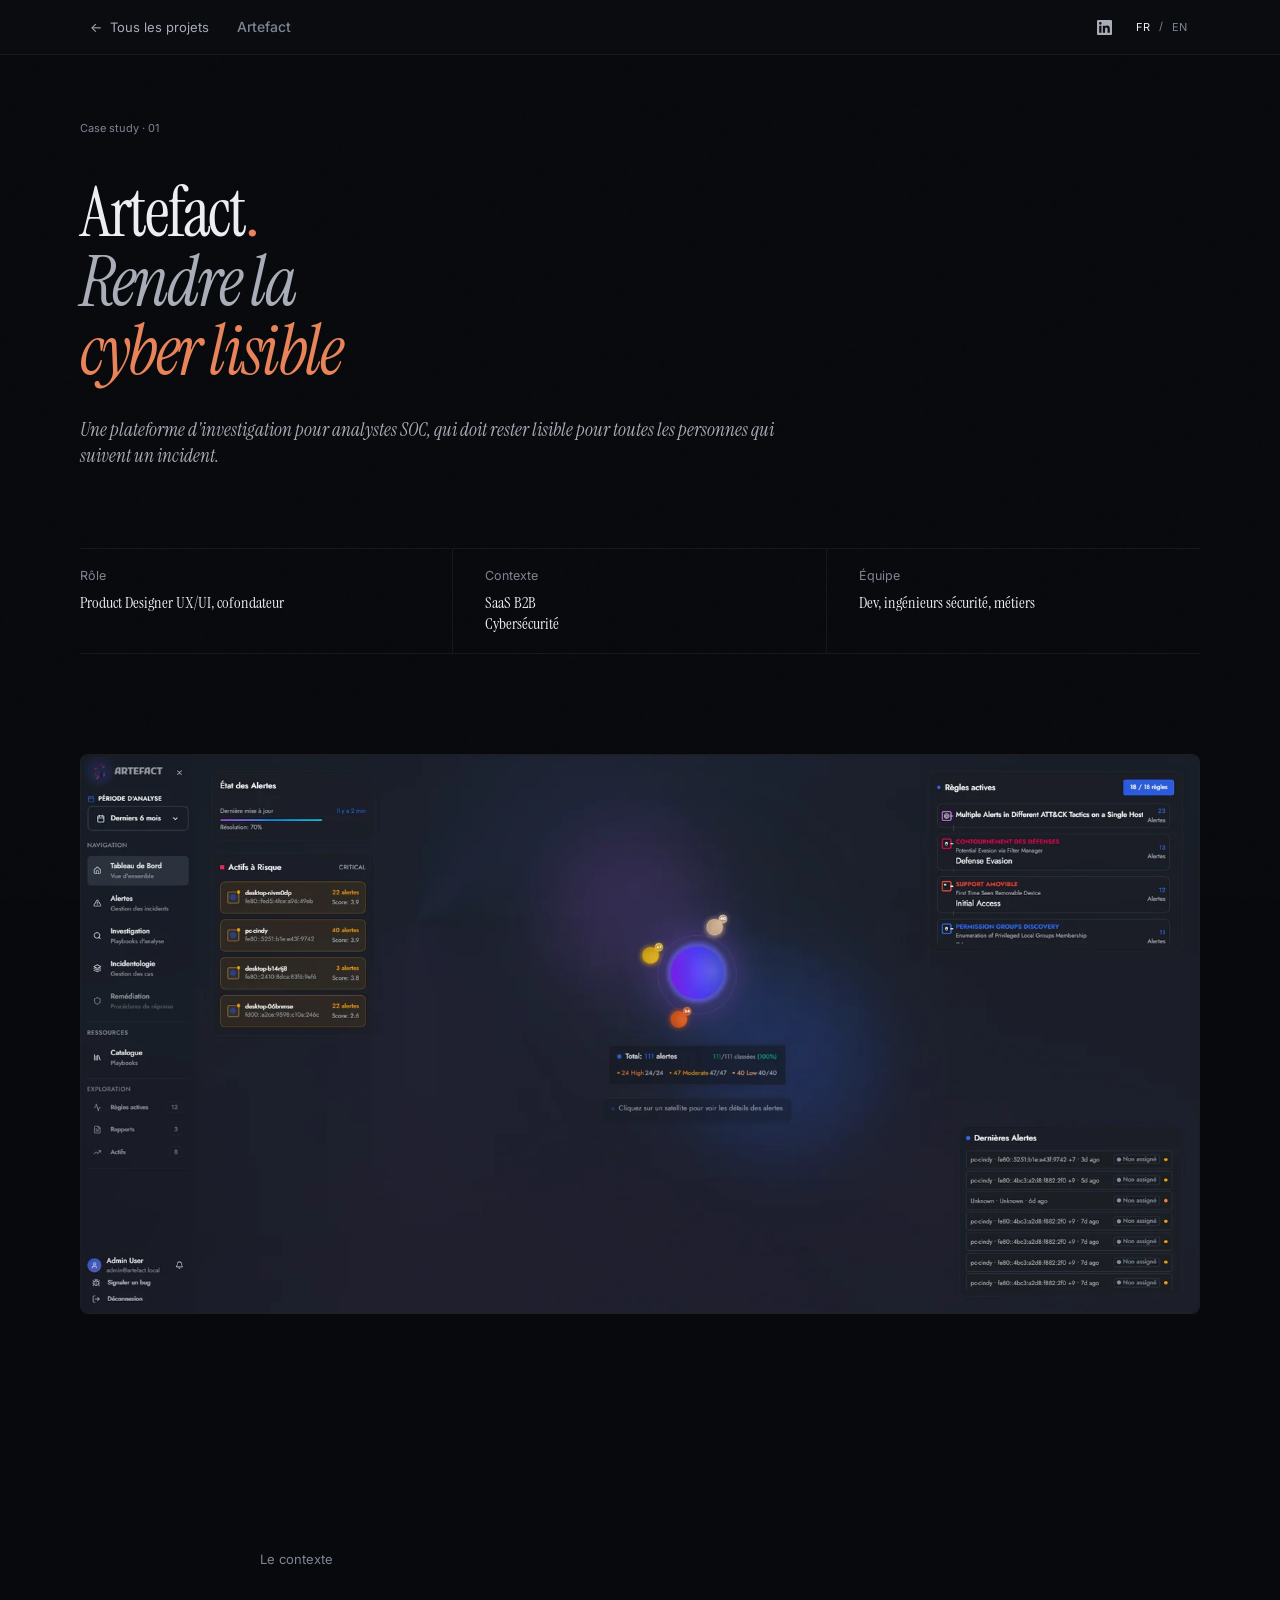
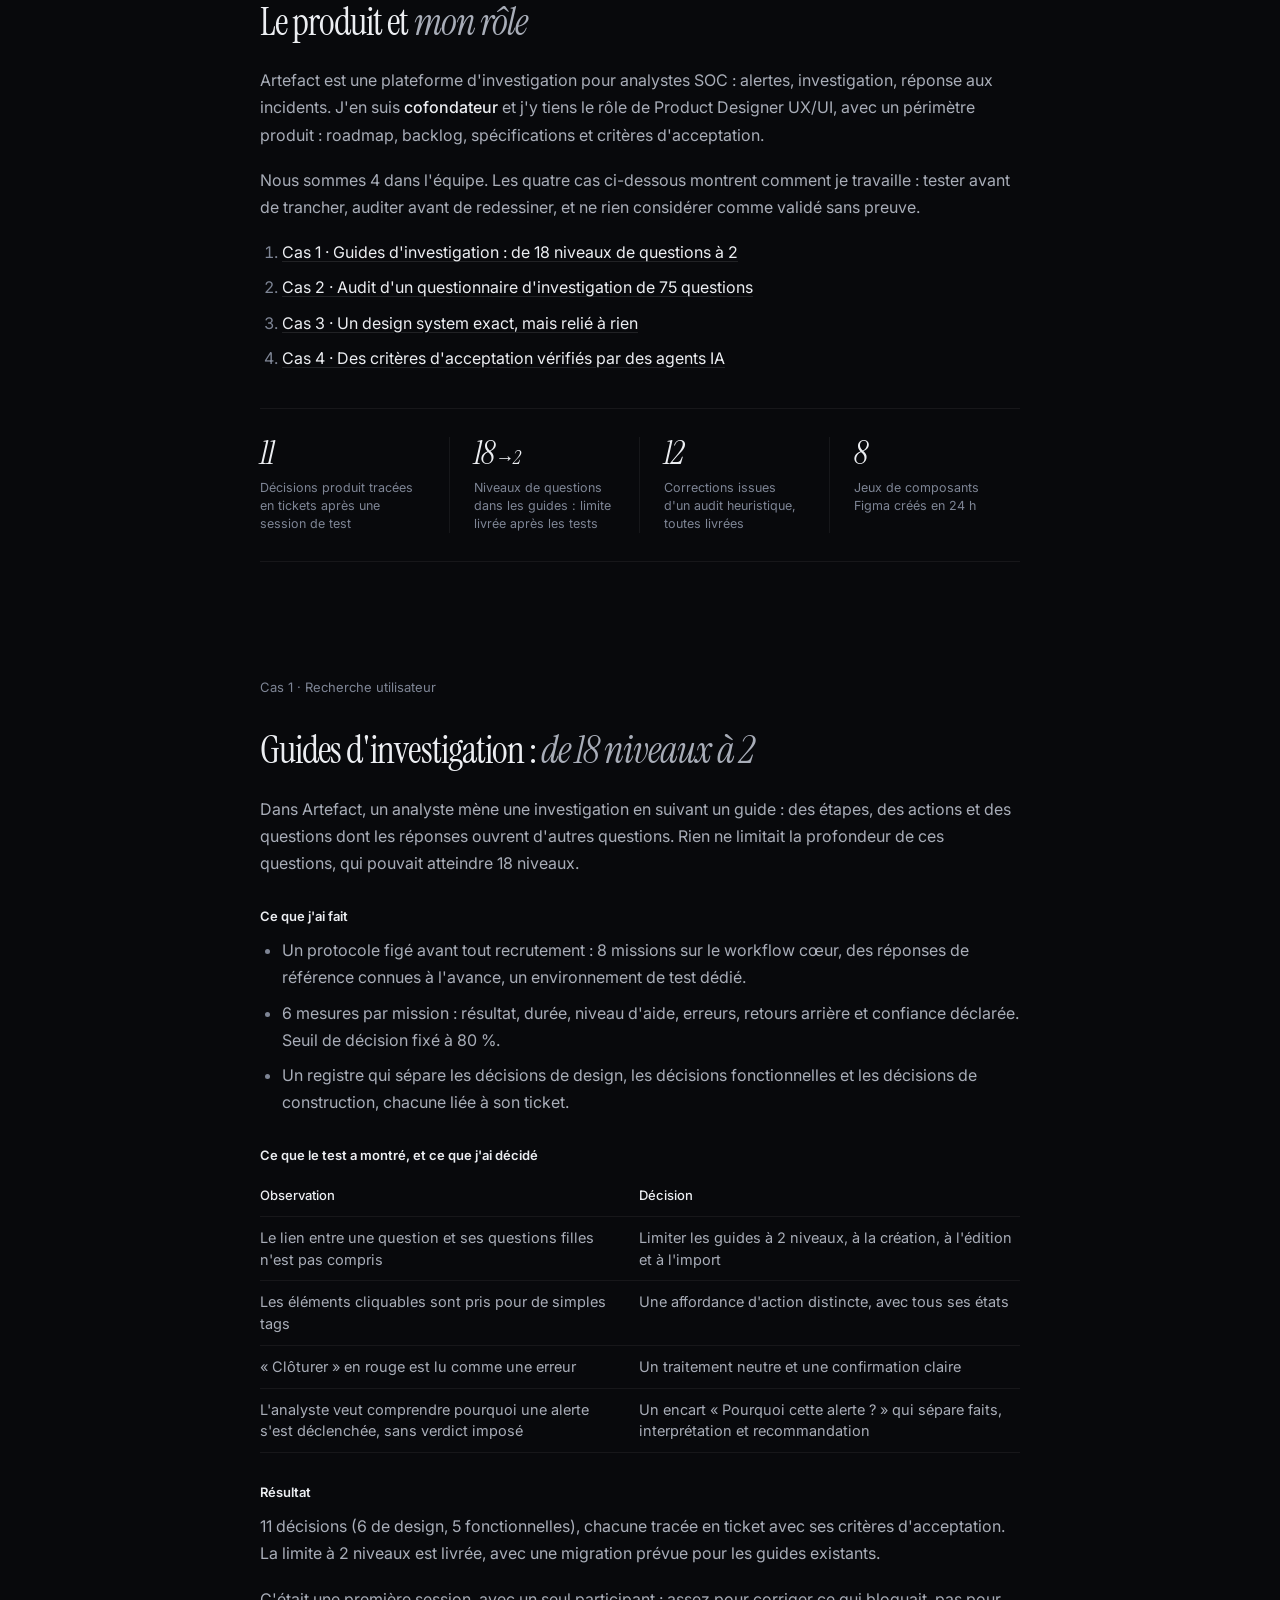
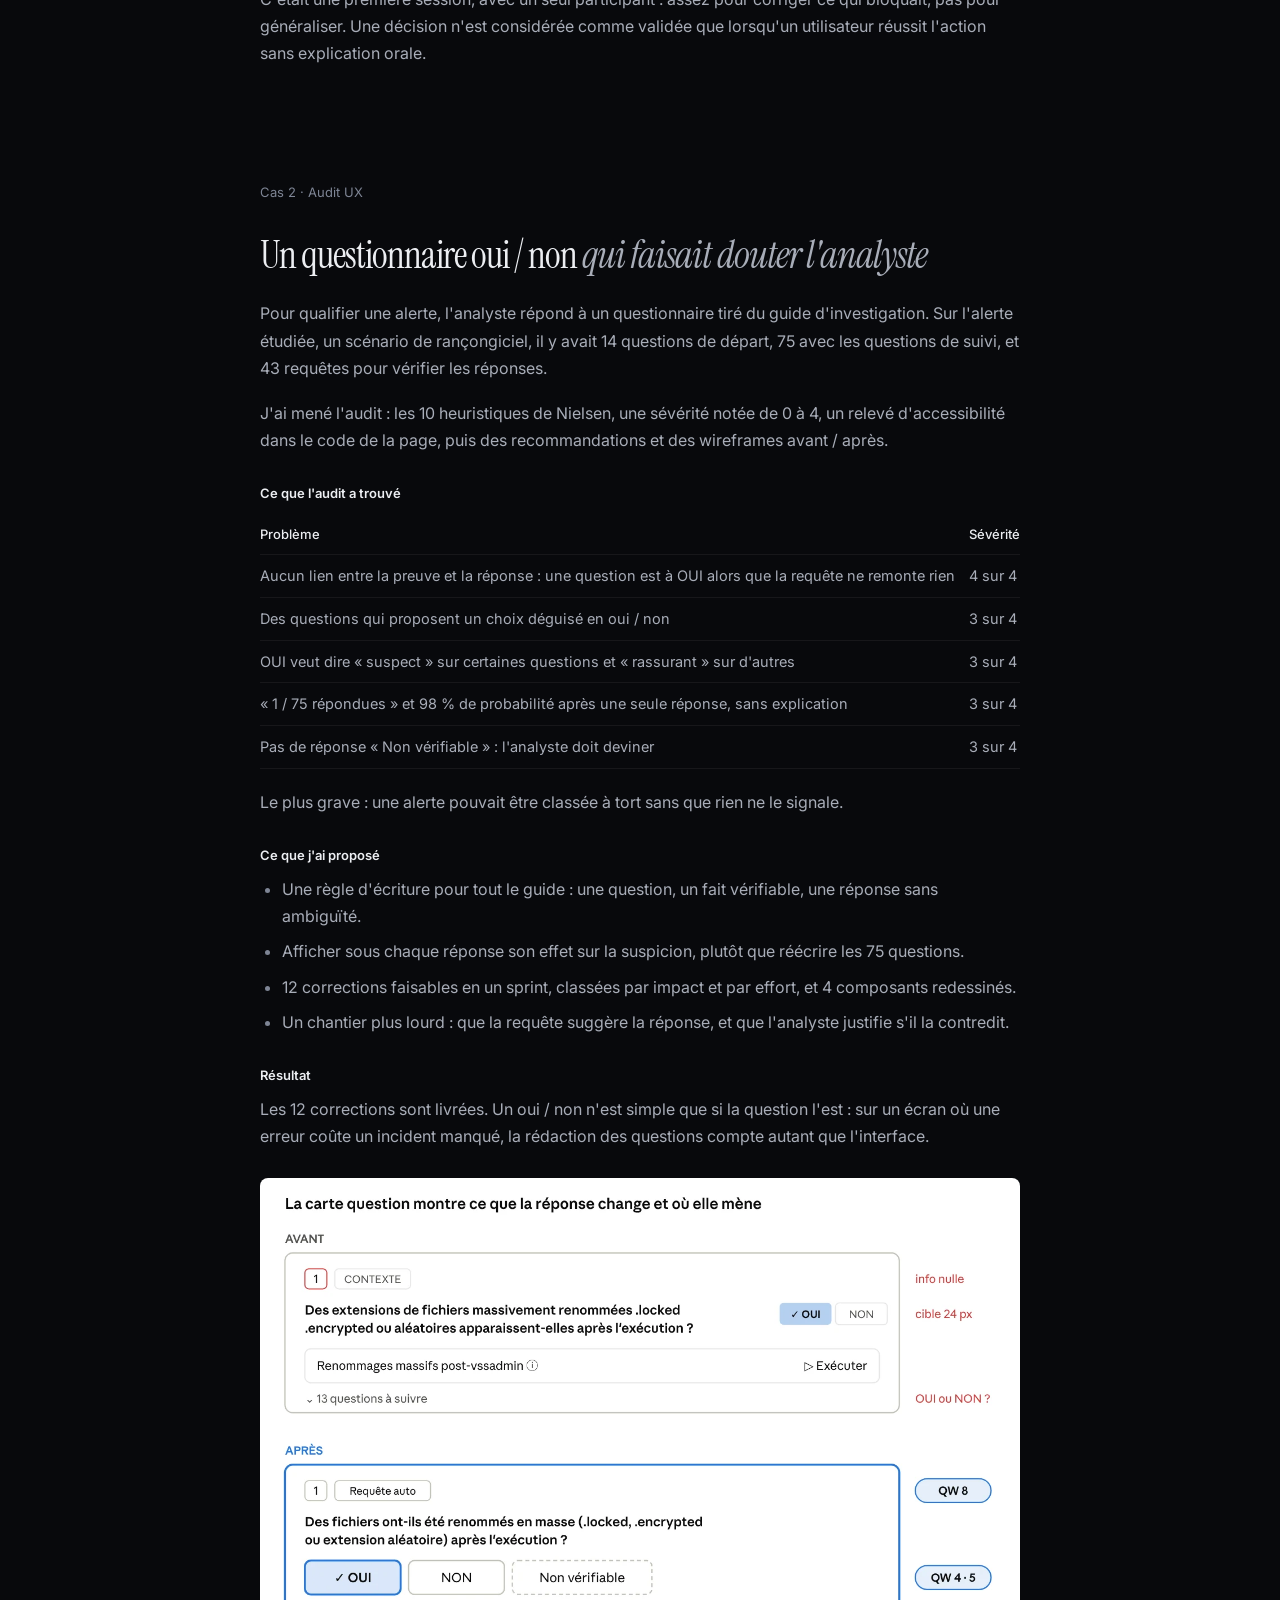
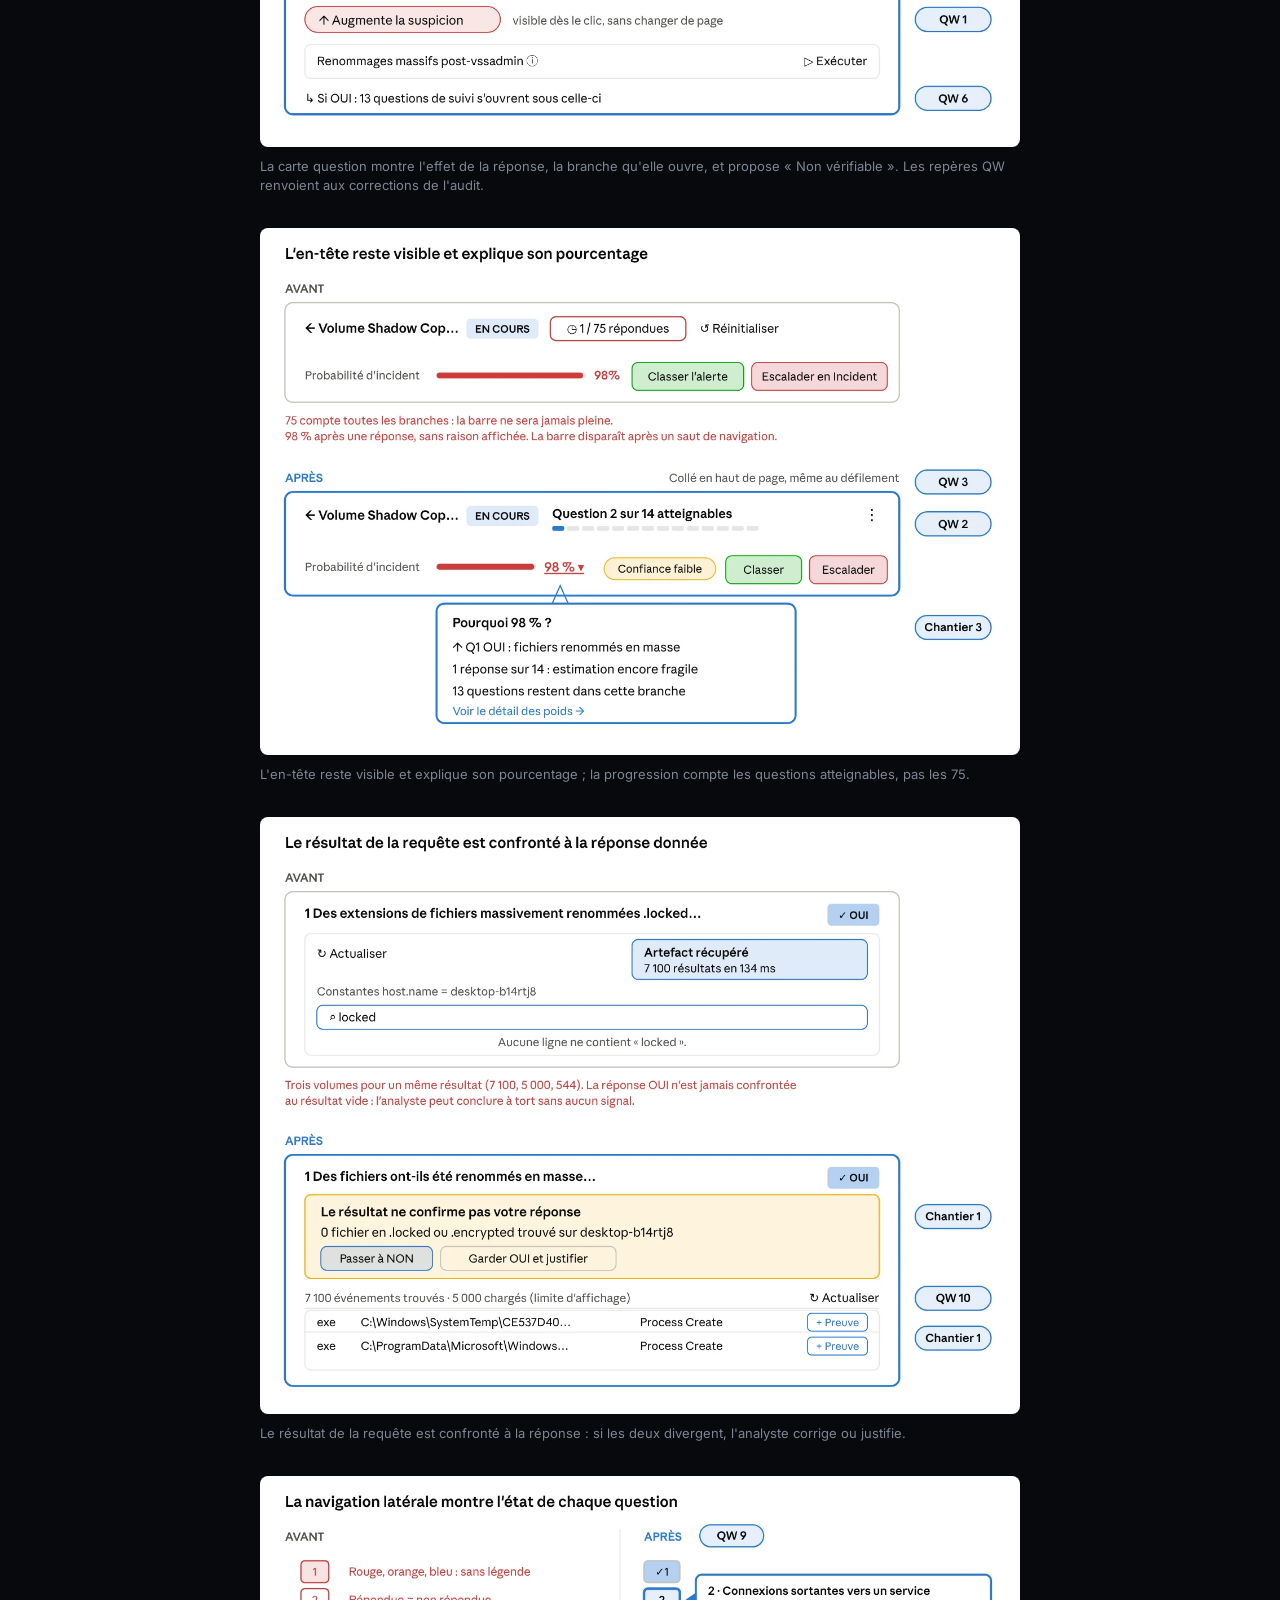
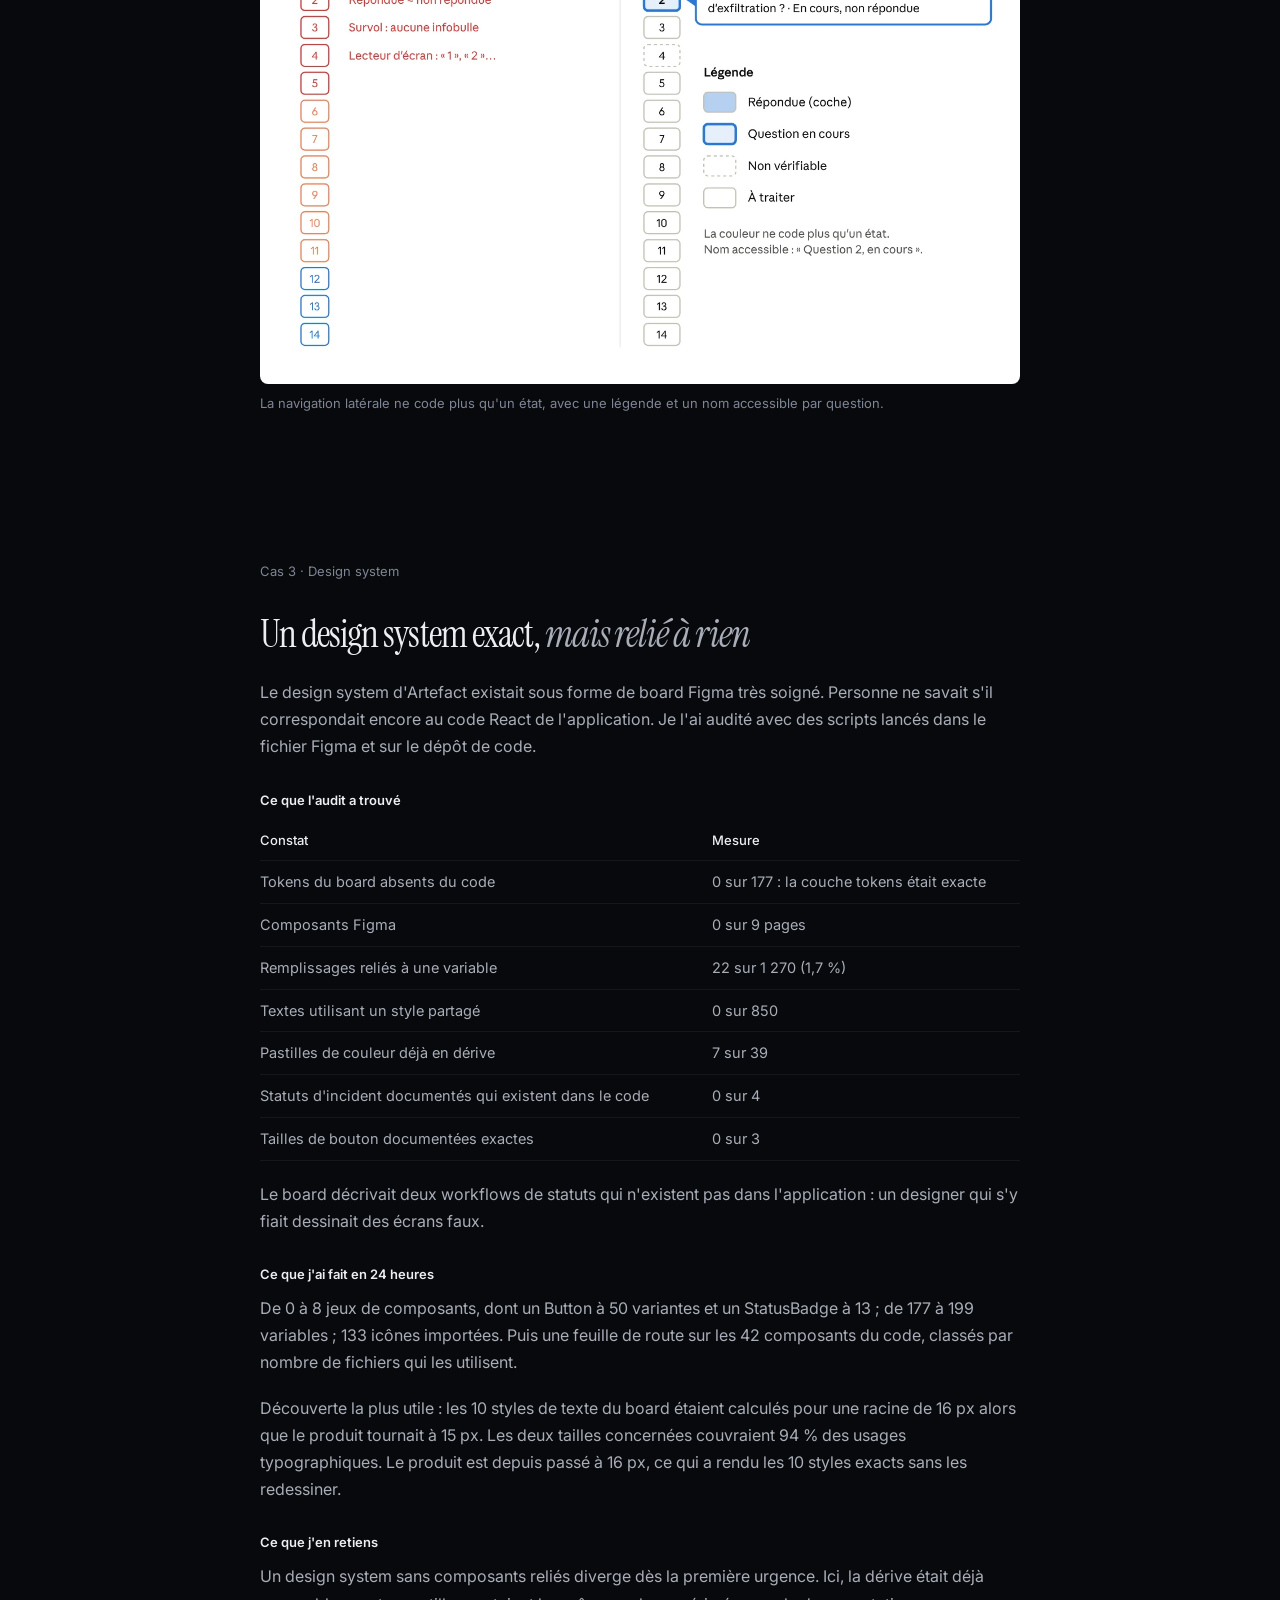
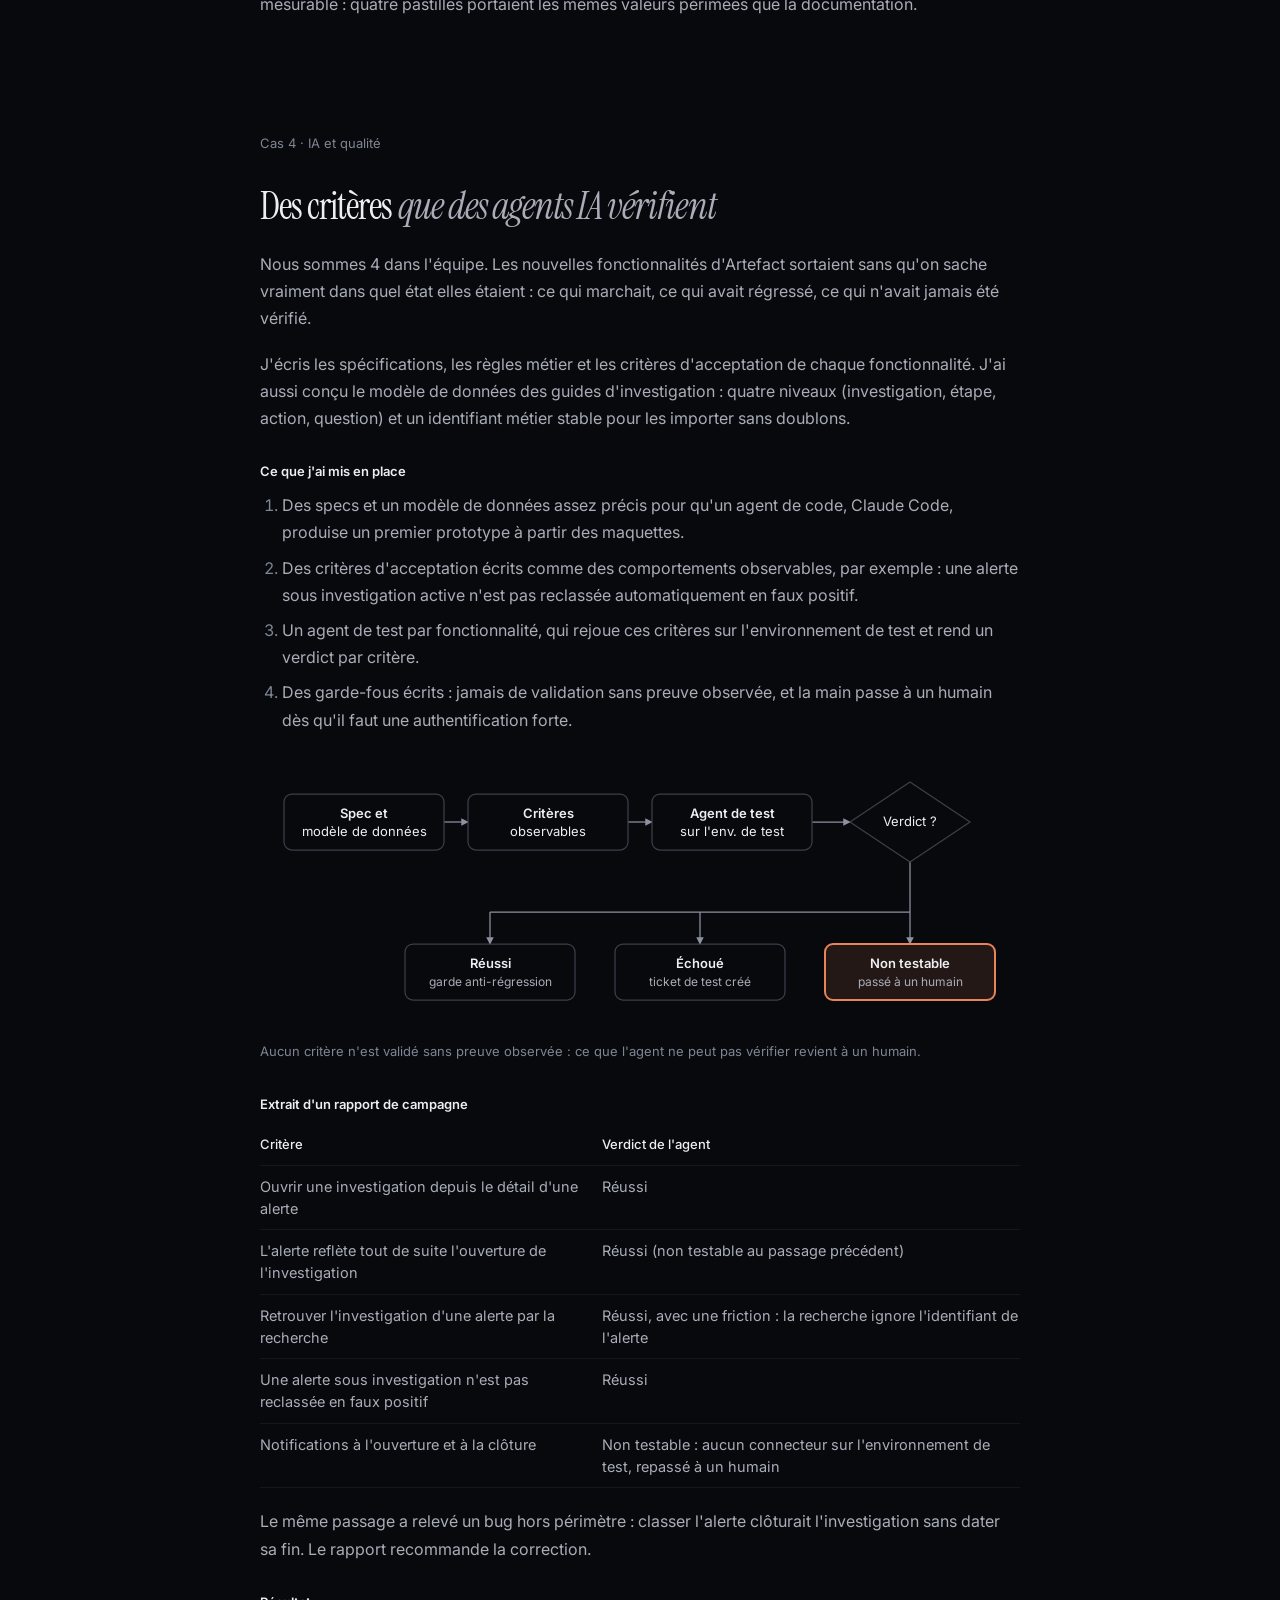
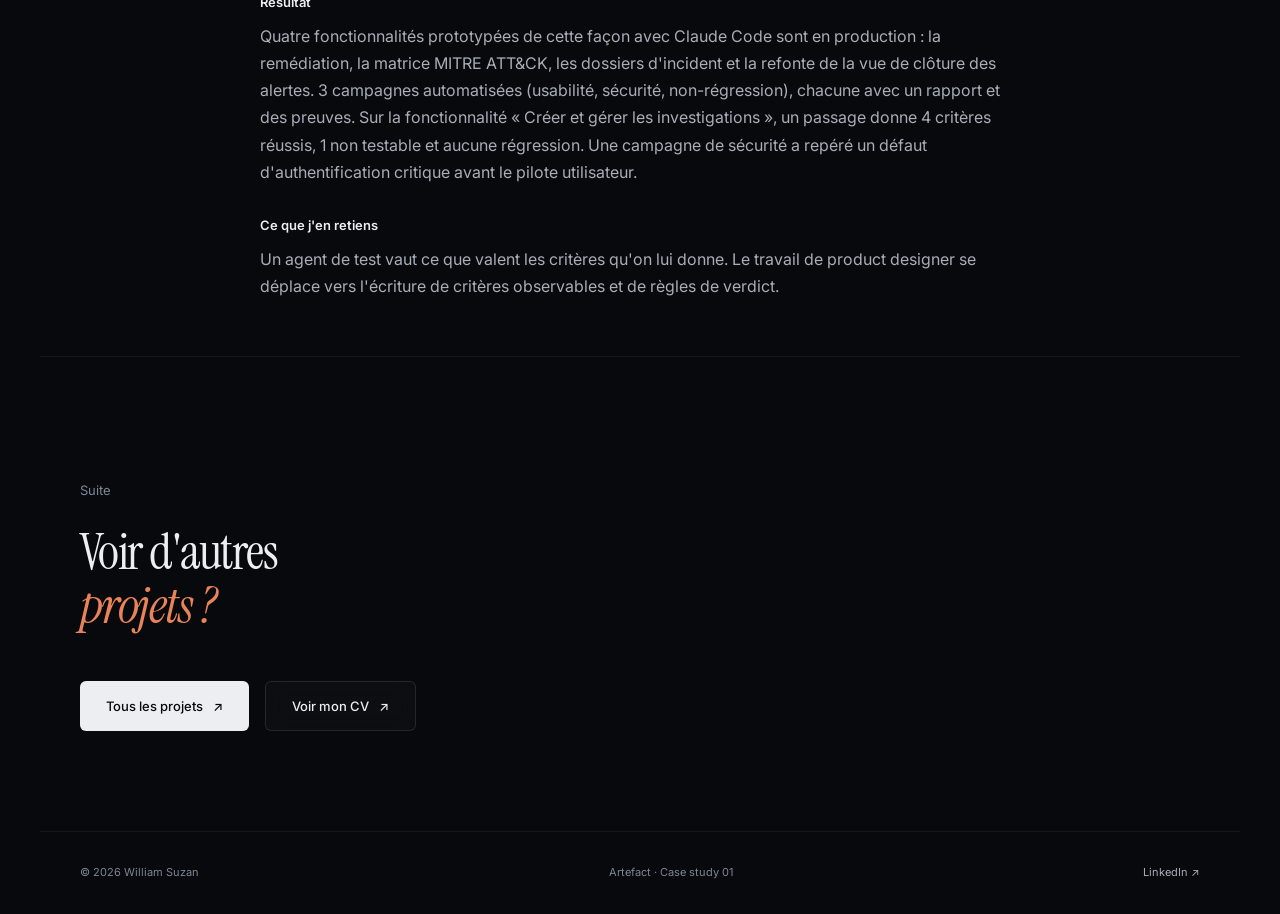
==== commit 92027e75: "Case study : retire les dates Co-Authored-By: Claude Opus 5.5 <noreply@anthropic.com> Claude-Session" ====
--- a/artefact.html
+++ b/artefact.html
@@ -699,6 +699,7 @@
   .figure figcaption { margin-top: 10px; font-size: 13px; line-height: 1.5; color: var(--ink-3); }
   .flow svg { width: 100%; height: auto; display: block; }
   .kpi-grid { margin: 36px 0 0; }
+  .case-meta { grid-template-columns: repeat(3, 1fr); }
 </style>
 </head>
 
@@ -755,10 +756,6 @@
     <div class="meta-cell">
       <span class="meta-label" data-fr="Rôle" data-en="Role">Rôle</span>
       <p class="meta-value" data-fr="Product Designer UX/UI, cofondateur" data-en="UX/UI Product Designer, co-founder">Product Designer UX/UI, cofondateur</p>
-    </div>
-    <div class="meta-cell">
-      <span class="meta-label" data-fr="Période" data-en="Timeline">Période</span>
-      <p class="meta-value" data-fr="Depuis juil. 2023" data-en="Since Jul 2023">Depuis juil. 2023</p>
     </div>
     <div class="meta-cell">
       <span class="meta-label" data-fr="Contexte" data-en="Context">Contexte</span>
@@ -920,7 +917,7 @@
     <h2 class="chapter-title" data-fr="Un questionnaire oui / non &lt;span class=&quot;it&quot;&gt;qui faisait douter l&#x27;analyste&lt;/span&gt;" data-en="A yes / no questionnaire &lt;span class=&quot;it&quot;&gt;that left analysts unsure&lt;/span&gt;">Un questionnaire oui / non <span class="it">qui faisait douter l'analyste</span></h2>
     <div class="prose">
       <p data-fr="Pour qualifier une alerte, l&#x27;analyste répond à un questionnaire tiré du guide d&#x27;investigation. Sur l&#x27;alerte étudiée, un scénario de rançongiciel, il y avait 14 questions de départ, 75 avec les questions de suivi, et 43 requêtes pour vérifier les réponses." data-en="To qualify an alert, the analyst answers a questionnaire drawn from the investigation guide. On the alert reviewed, a ransomware scenario, there were 14 starting questions, 75 including follow-ups, and 43 queries to check the answers.">Pour qualifier une alerte, l'analyste répond à un questionnaire tiré du guide d'investigation. Sur l'alerte étudiée, un scénario de rançongiciel, il y avait 14 questions de départ, 75 avec les questions de suivi, et 43 requêtes pour vérifier les réponses.</p>
-      <p data-fr="J&#x27;ai mené l&#x27;audit le 5 octobre 2026 : les 10 heuristiques de Nielsen, une sévérité notée de 0 à 4, un relevé d&#x27;accessibilité dans le code de la page, puis des recommandations et des wireframes avant / après." data-en="I ran the audit on 5 October 2026: Nielsen&#x27;s 10 heuristics, severity scored 0 to 4, an accessibility check in the page code, then recommendations and before / after wireframes.">J'ai mené l'audit le 5 octobre 2026 : les 10 heuristiques de Nielsen, une sévérité notée de 0 à 4, un relevé d'accessibilité dans le code de la page, puis des recommandations et des wireframes avant / après.</p>
+      <p data-fr="J&#x27;ai mené l&#x27;audit : les 10 heuristiques de Nielsen, une sévérité notée de 0 à 4, un relevé d&#x27;accessibilité dans le code de la page, puis des recommandations et des wireframes avant / après." data-en="I ran the audit: Nielsen&#x27;s 10 heuristics, severity scored 0 to 4, an accessibility check in the page code, then recommendations and before / after wireframes.">J'ai mené l'audit : les 10 heuristiques de Nielsen, une sévérité notée de 0 à 4, un relevé d'accessibilité dans le code de la page, puis des recommandations et des wireframes avant / après.</p>
       <p class="case-label" data-fr="Ce que l&#x27;audit a trouvé" data-en="What the audit found">Ce que l'audit a trouvé</p>
       <div class="table-wrap"><table class="data-table">
         <thead><tr><th data-fr="Problème" data-en="Problem">Problème</th><th data-fr="Sévérité" data-en="Severity">Sévérité</th></tr></thead>
@@ -966,7 +963,7 @@
     <p class="chapter-num" data-fr="Cas 3 · Design system" data-en="Case 3 · Design system">Cas 3 · Design system</p>
     <h2 class="chapter-title" data-fr="Un design system exact, &lt;span class=&quot;it&quot;&gt;mais relié à rien&lt;/span&gt;" data-en="An accurate design system, &lt;span class=&quot;it&quot;&gt;connected to nothing&lt;/span&gt;">Un design system exact, <span class="it">mais relié à rien</span></h2>
     <div class="prose">
-      <p data-fr="Le design system d&#x27;Artefact existait sous forme de board Figma très soigné. Personne ne savait s&#x27;il correspondait encore au code React de l&#x27;application. Je l&#x27;ai audité le 9 septembre 2026, avec des scripts lancés dans le fichier Figma et sur le dépôt de code." data-en="Artefact&#x27;s design system lived in a carefully made Figma board. Nobody knew whether it still matched the app&#x27;s React code. I audited it on 9 September 2026, with scripts run inside the Figma file and on the code repository.">Le design system d'Artefact existait sous forme de board Figma très soigné. Personne ne savait s'il correspondait encore au code React de l'application. Je l'ai audité le 9 septembre 2026, avec des scripts lancés dans le fichier Figma et sur le dépôt de code.</p>
+      <p data-fr="Le design system d&#x27;Artefact existait sous forme de board Figma très soigné. Personne ne savait s&#x27;il correspondait encore au code React de l&#x27;application. Je l&#x27;ai audité avec des scripts lancés dans le fichier Figma et sur le dépôt de code." data-en="Artefact&#x27;s design system lived in a carefully made Figma board. Nobody knew whether it still matched the app&#x27;s React code. I audited it with scripts run inside the Figma file and on the code repository.">Le design system d'Artefact existait sous forme de board Figma très soigné. Personne ne savait s'il correspondait encore au code React de l'application. Je l'ai audité avec des scripts lancés dans le fichier Figma et sur le dépôt de code.</p>
       <p class="case-label" data-fr="Ce que l&#x27;audit a trouvé" data-en="What the audit found">Ce que l'audit a trouvé</p>
       <div class="table-wrap"><table class="data-table">
         <thead><tr><th data-fr="Constat" data-en="Finding">Constat</th><th data-fr="Mesure" data-en="Measure">Mesure</th></tr></thead>
@@ -1038,7 +1035,7 @@
       <figcaption data-fr="Aucun critère n&#x27;est validé sans preuve observée : ce que l&#x27;agent ne peut pas vérifier revient à un humain." data-en="No criterion is validated without observed evidence: whatever the agent can&#x27;t check goes back to a human.">Aucun critère n'est validé sans preuve observée : ce que l'agent ne peut pas vérifier revient à un humain.</figcaption>
     </figure>
     <div class="prose">
-      <p class="case-label" data-fr="Extrait du rapport du 2 septembre 2026" data-en="Excerpt from the 2 September 2026 report">Extrait du rapport du 2 septembre 2026</p>
+      <p class="case-label" data-fr="Extrait d&#x27;un rapport de campagne" data-en="Excerpt from a campaign report">Extrait d&#x27;un rapport de campagne</p>
       <div class="table-wrap"><table class="data-table">
         <thead><tr><th data-fr="Critère" data-en="Criterion">Critère</th><th data-fr="Verdict de l&#x27;agent" data-en="Agent&#x27;s verdict">Verdict de l'agent</th></tr></thead>
         <tbody>
@@ -1053,7 +1050,7 @@
     </div>
     <div class="prose">
       <p class="case-label" data-fr="Résultat" data-en="Outcome">Résultat</p>
-      <p data-fr="Quatre fonctionnalités prototypées de cette façon avec Claude Code sont en production : la remédiation, la matrice MITRE ATT&amp;amp;CK, les dossiers d&#x27;incident et la refonte de la vue de clôture des alertes. 3 campagnes automatisées (usabilité, sécurité, non-régression), chacune avec un rapport et des preuves. Sur la fonctionnalité « Créer et gérer les investigations », le passage du 2 septembre 2026 donne 4 critères réussis, 1 non testable et aucune régression. Une campagne de sécurité a repéré un défaut d&#x27;authentification critique avant le pilote utilisateur." data-en="Four features prototyped this way with Claude Code are in production: remediation, the MITRE ATT&amp;amp;CK matrix, incident cases and the redesigned alert close view. 3 automated campaigns (usability, security, regression), each with a report and evidence. On the &quot;Create and manage investigations&quot; feature, the 2 September 2026 run gave 4 criteria passed, 1 not testable and no regressions. A security campaign caught a critical authentication flaw before the user pilot.">Quatre fonctionnalités prototypées de cette façon avec Claude Code sont en production : la remédiation, la matrice MITRE ATT&amp;CK, les dossiers d'incident et la refonte de la vue de clôture des alertes. 3 campagnes automatisées (usabilité, sécurité, non-régression), chacune avec un rapport et des preuves. Sur la fonctionnalité « Créer et gérer les investigations », le passage du 2 septembre 2026 donne 4 critères réussis, 1 non testable et aucune régression. Une campagne de sécurité a repéré un défaut d'authentification critique avant le pilote utilisateur.</p>
+      <p data-fr="Quatre fonctionnalités prototypées de cette façon avec Claude Code sont en production : la remédiation, la matrice MITRE ATT&amp;amp;CK, les dossiers d&#x27;incident et la refonte de la vue de clôture des alertes. 3 campagnes automatisées (usabilité, sécurité, non-régression), chacune avec un rapport et des preuves. Sur la fonctionnalité « Créer et gérer les investigations », un passage donne 4 critères réussis, 1 non testable et aucune régression. Une campagne de sécurité a repéré un défaut d&#x27;authentification critique avant le pilote utilisateur." data-en="Four features prototyped this way with Claude Code are in production: remediation, the MITRE ATT&amp;amp;CK matrix, incident cases and the redesigned alert close view. 3 automated campaigns (usability, security, regression), each with a report and evidence. On the &quot;Create and manage investigations&quot; feature, one run gave 4 criteria passed, 1 not testable and no regressions. A security campaign caught a critical authentication flaw before the user pilot.">Quatre fonctionnalités prototypées de cette façon avec Claude Code sont en production : la remédiation, la matrice MITRE ATT&amp;CK, les dossiers d'incident et la refonte de la vue de clôture des alertes. 3 campagnes automatisées (usabilité, sécurité, non-régression), chacune avec un rapport et des preuves. Sur la fonctionnalité « Créer et gérer les investigations », un passage donne 4 critères réussis, 1 non testable et aucune régression. Une campagne de sécurité a repéré un défaut d'authentification critique avant le pilote utilisateur.</p>
       <p class="case-label" data-fr="Ce que j&#x27;en retiens" data-en="What I took away">Ce que j'en retiens</p>
       <p data-fr="Un agent de test vaut ce que valent les critères qu&#x27;on lui donne. Le travail de product designer se déplace vers l&#x27;écriture de critères observables et de règles de verdict." data-en="A test agent is only as good as the criteria it&#x27;s given. Product design work shifts towards writing observable criteria and verdict rules.">Un agent de test vaut ce que valent les critères qu'on lui donne. Le travail de product designer se déplace vers l'écriture de critères observables et de règles de verdict.</p>
     </div>
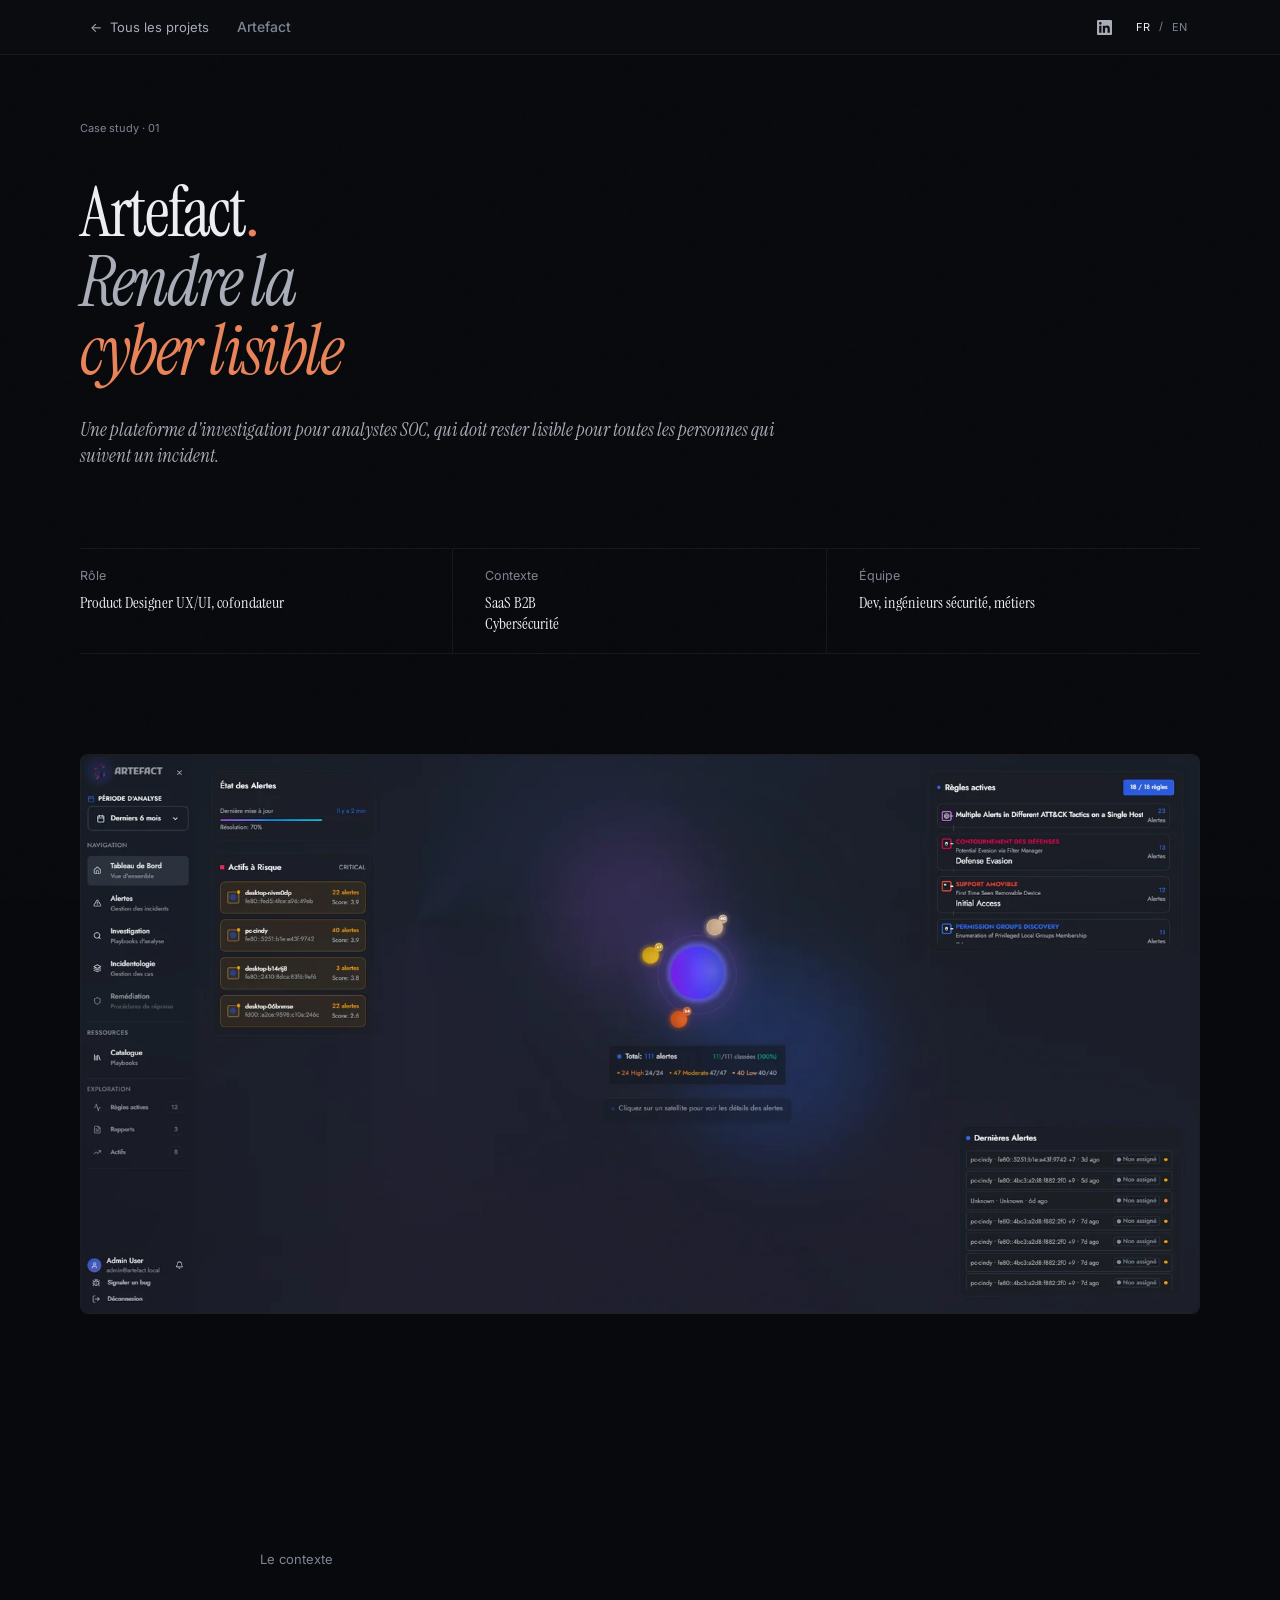
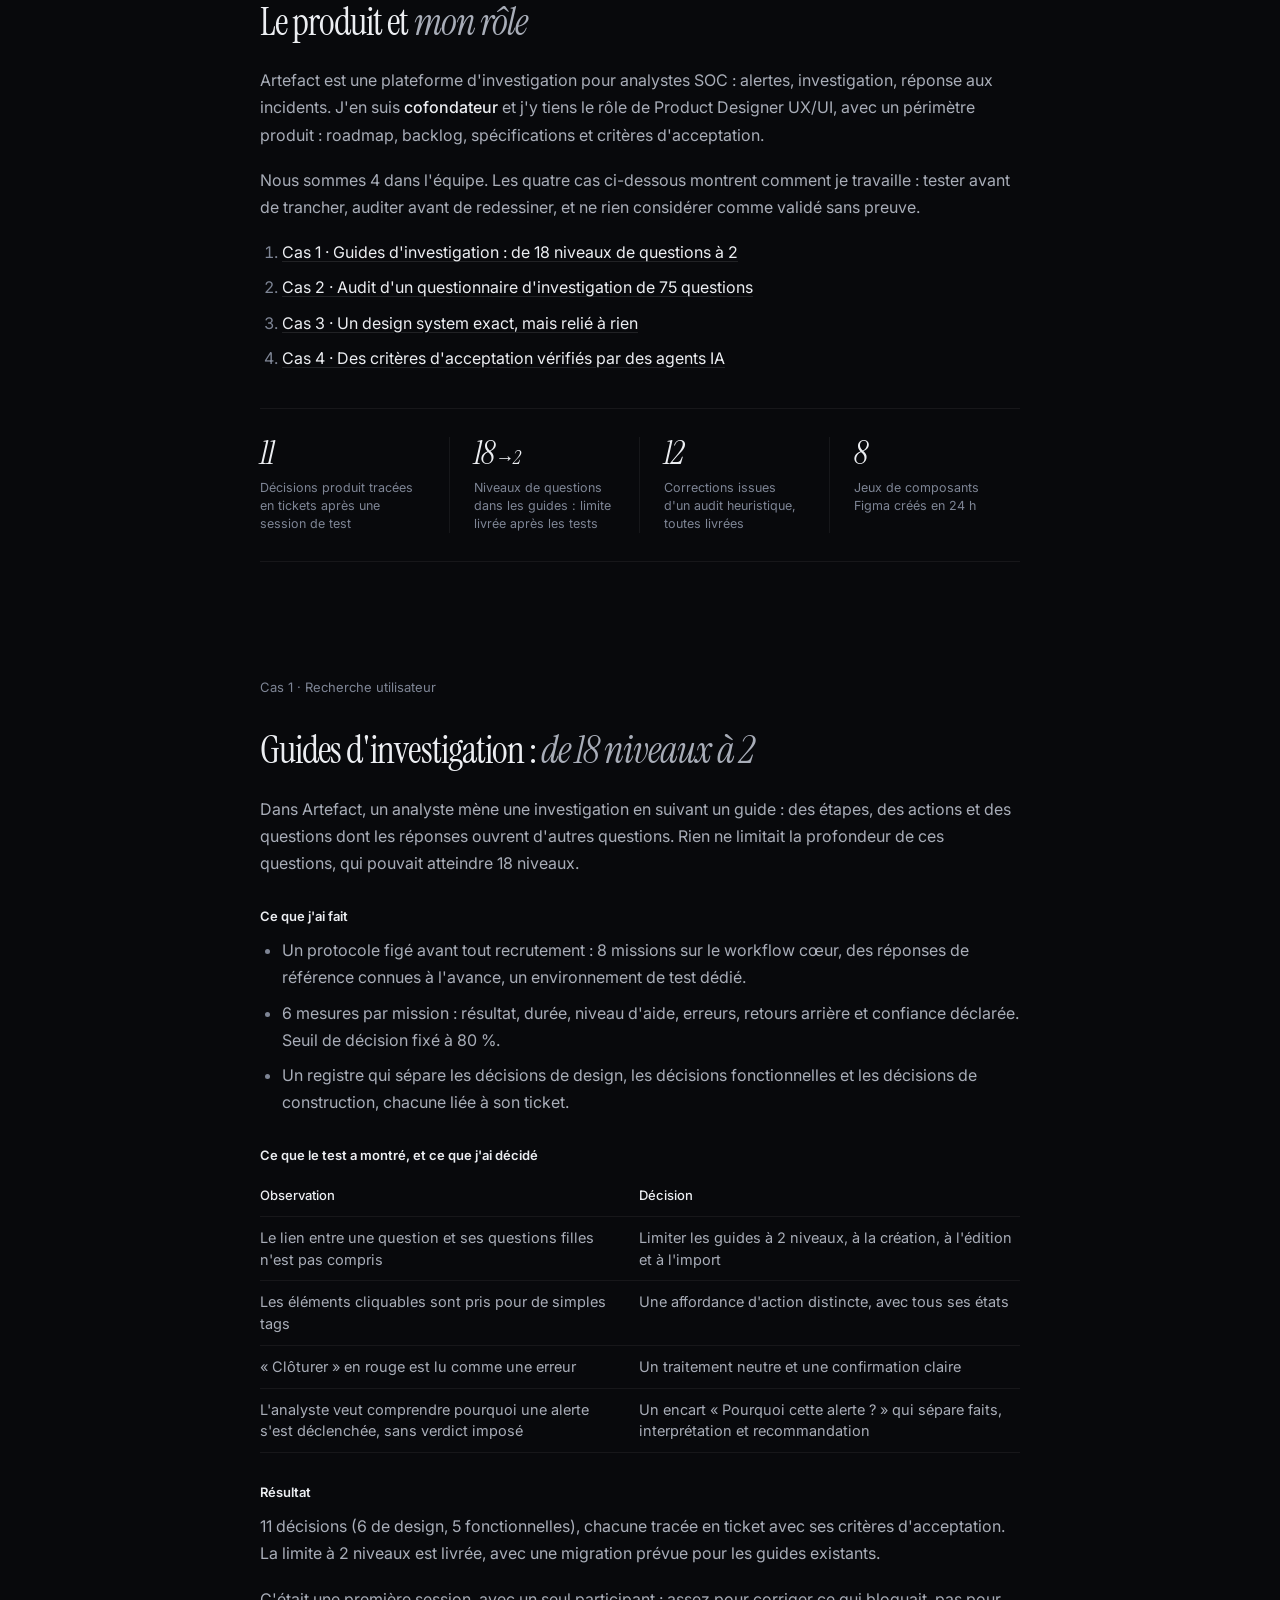
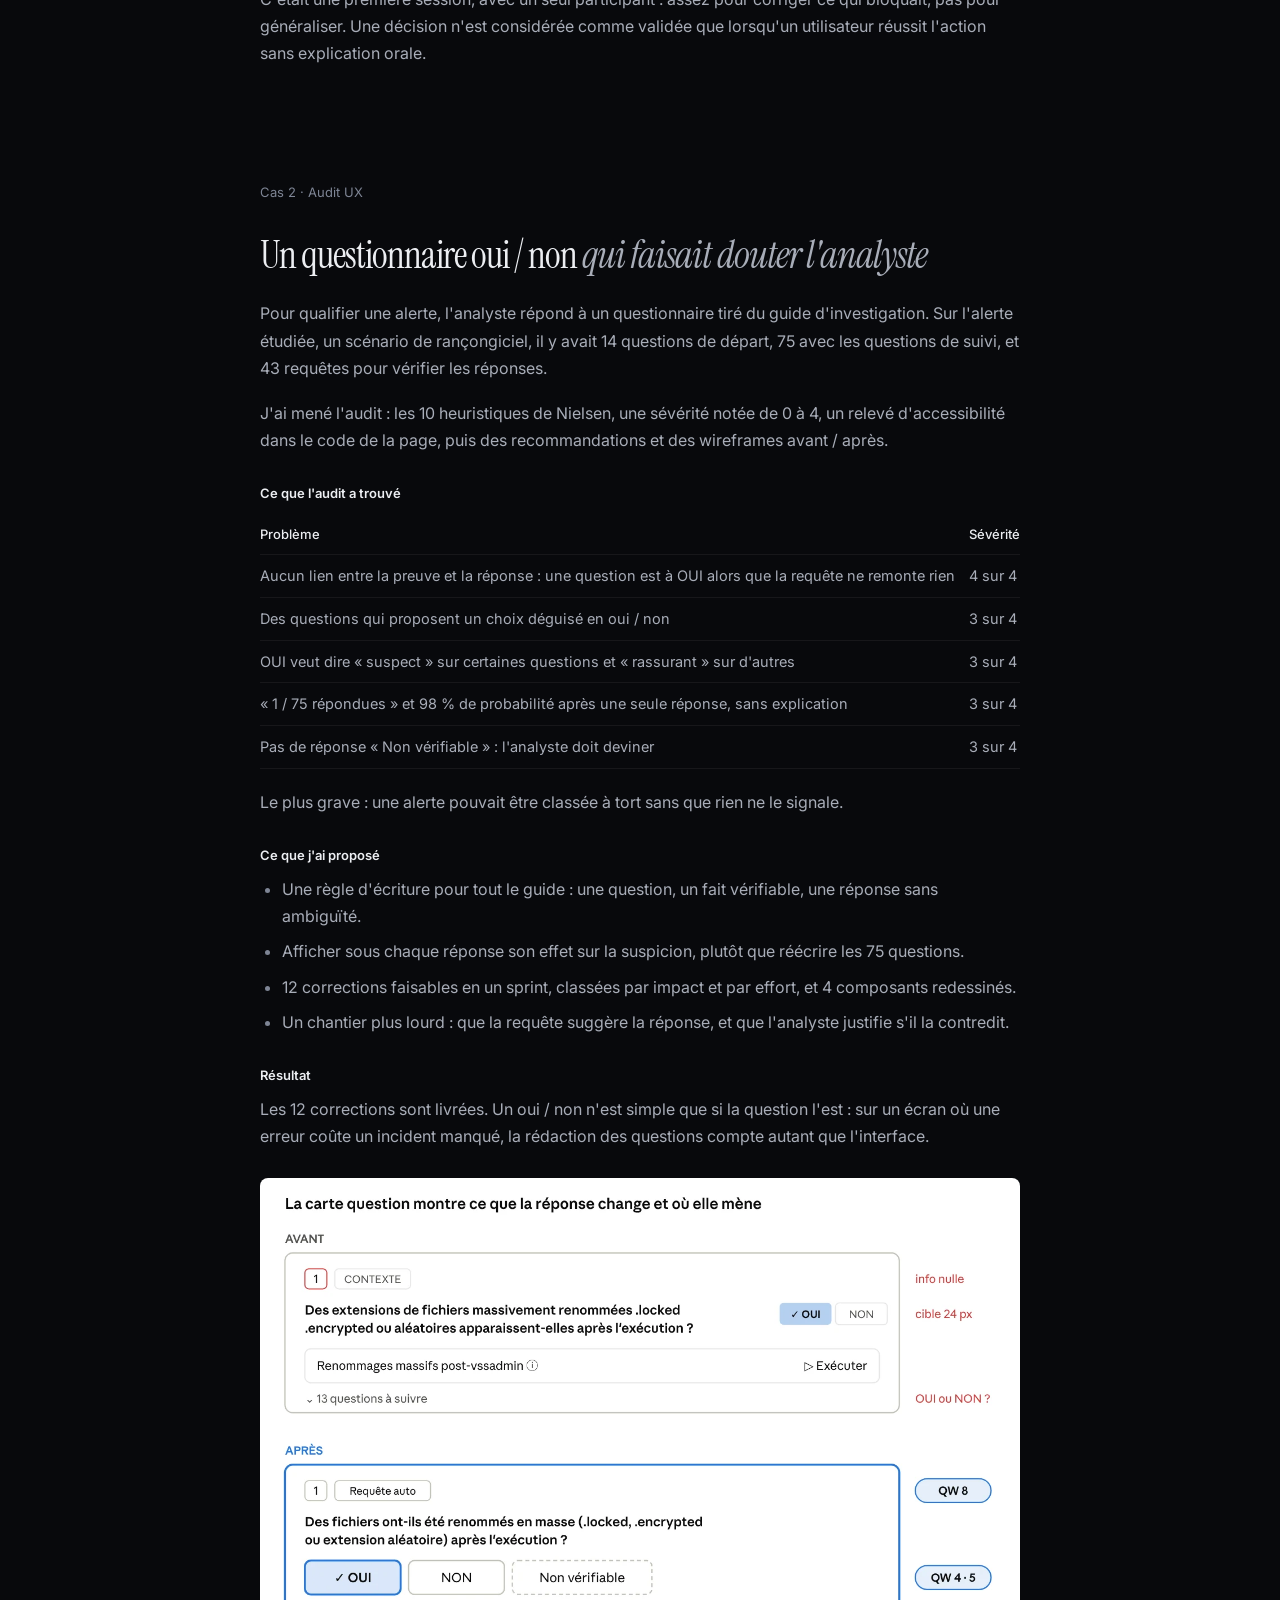
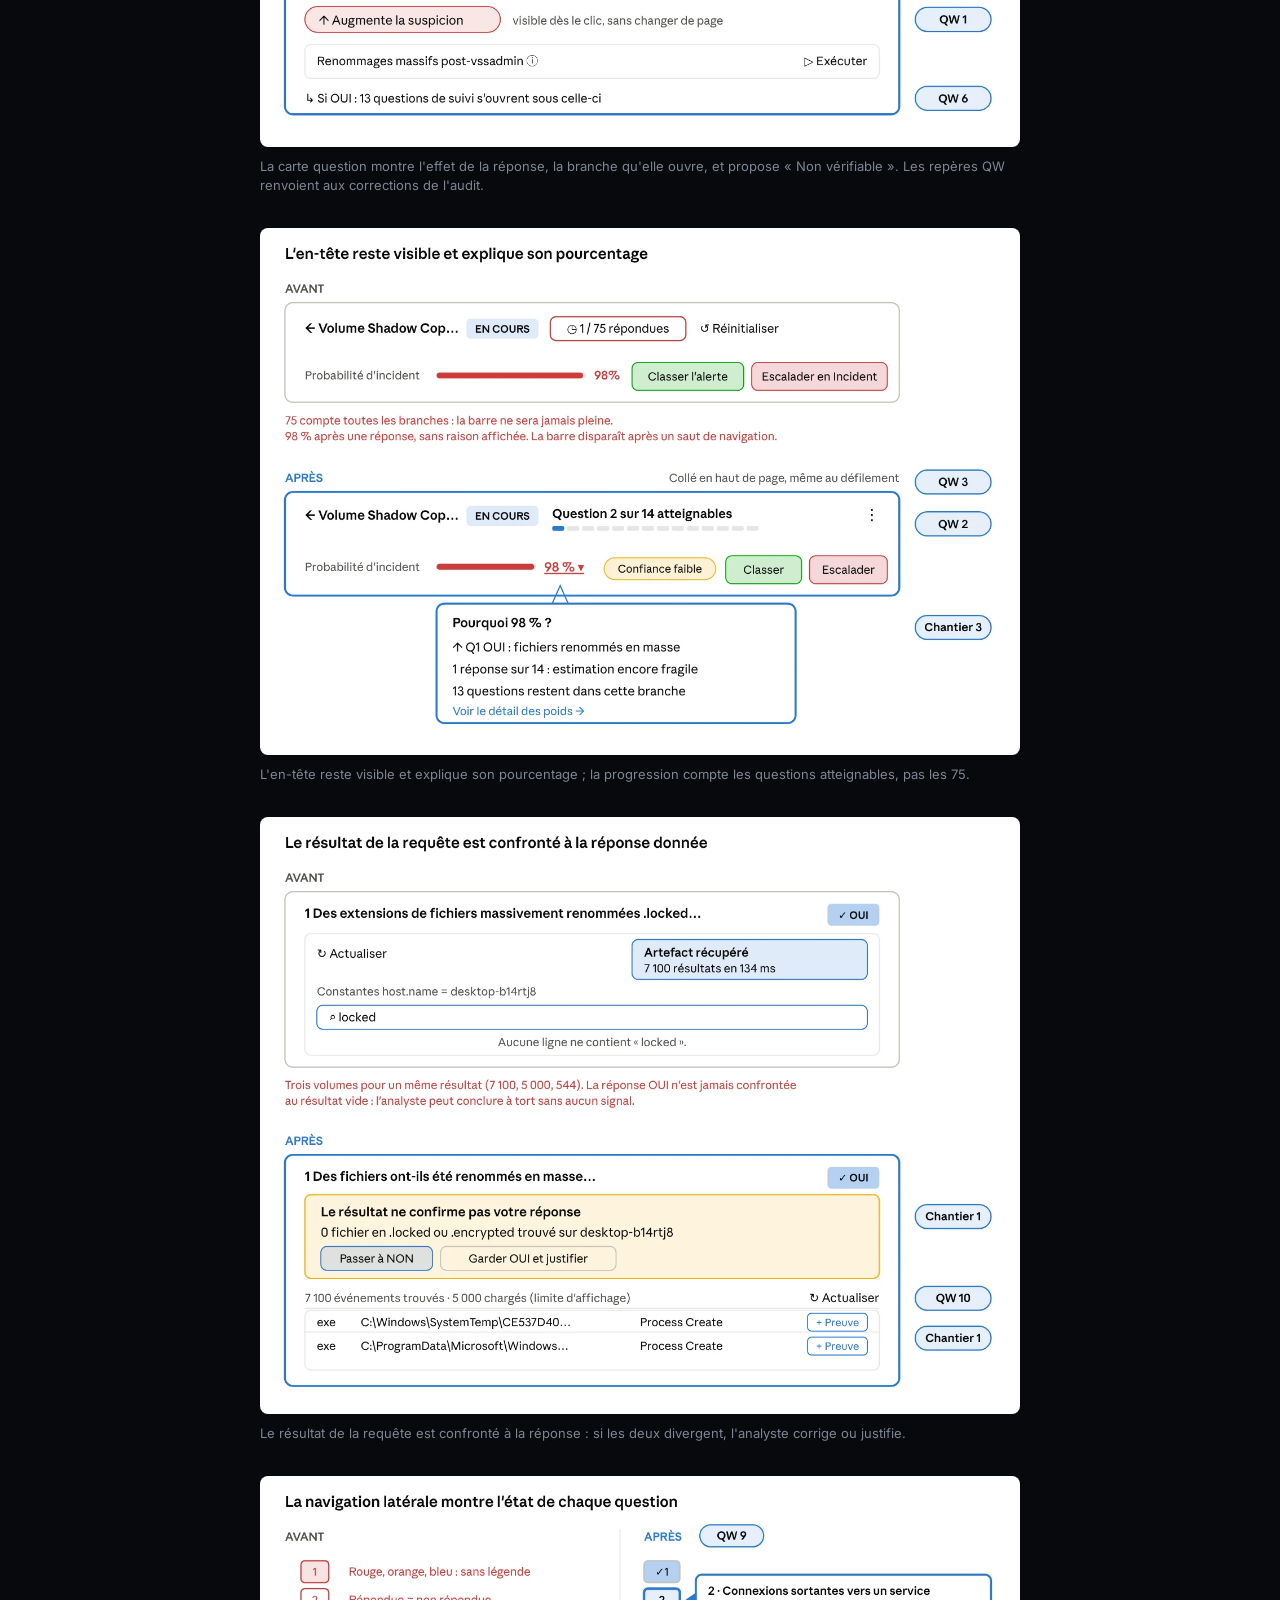
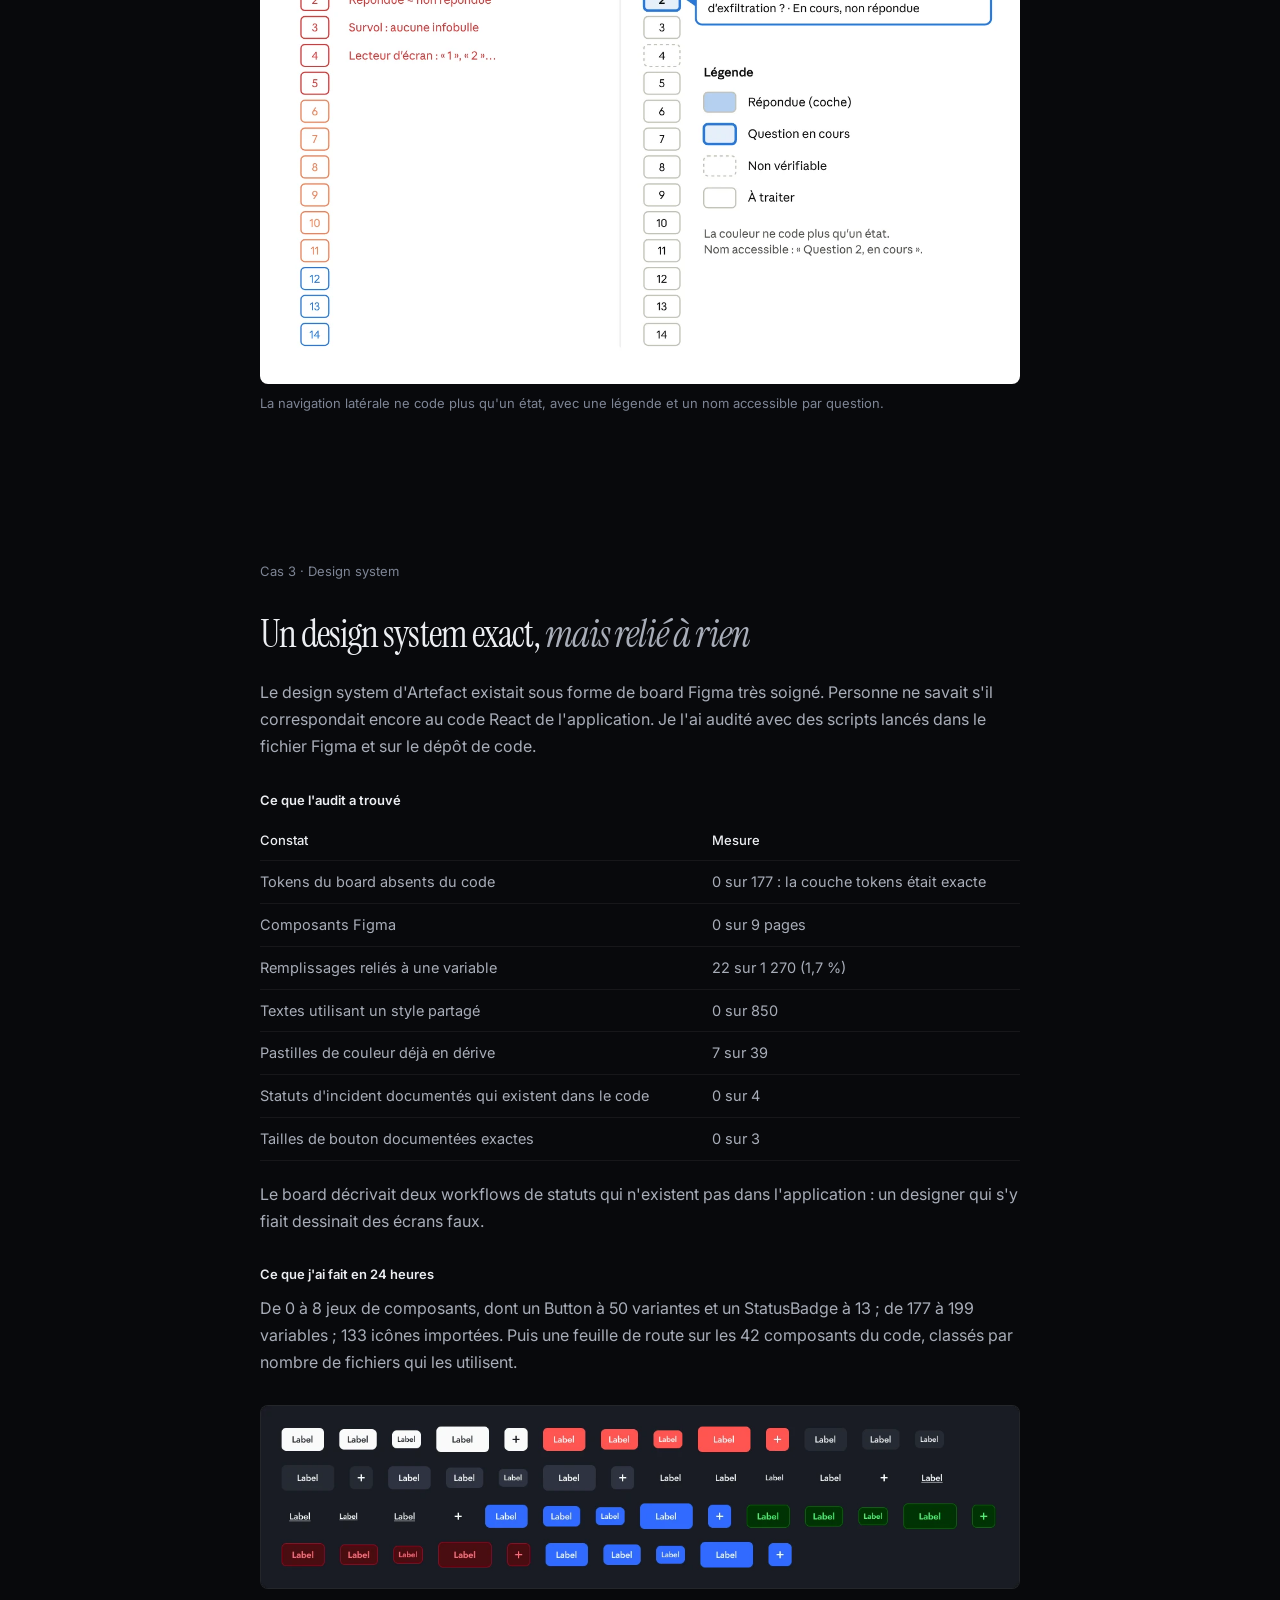
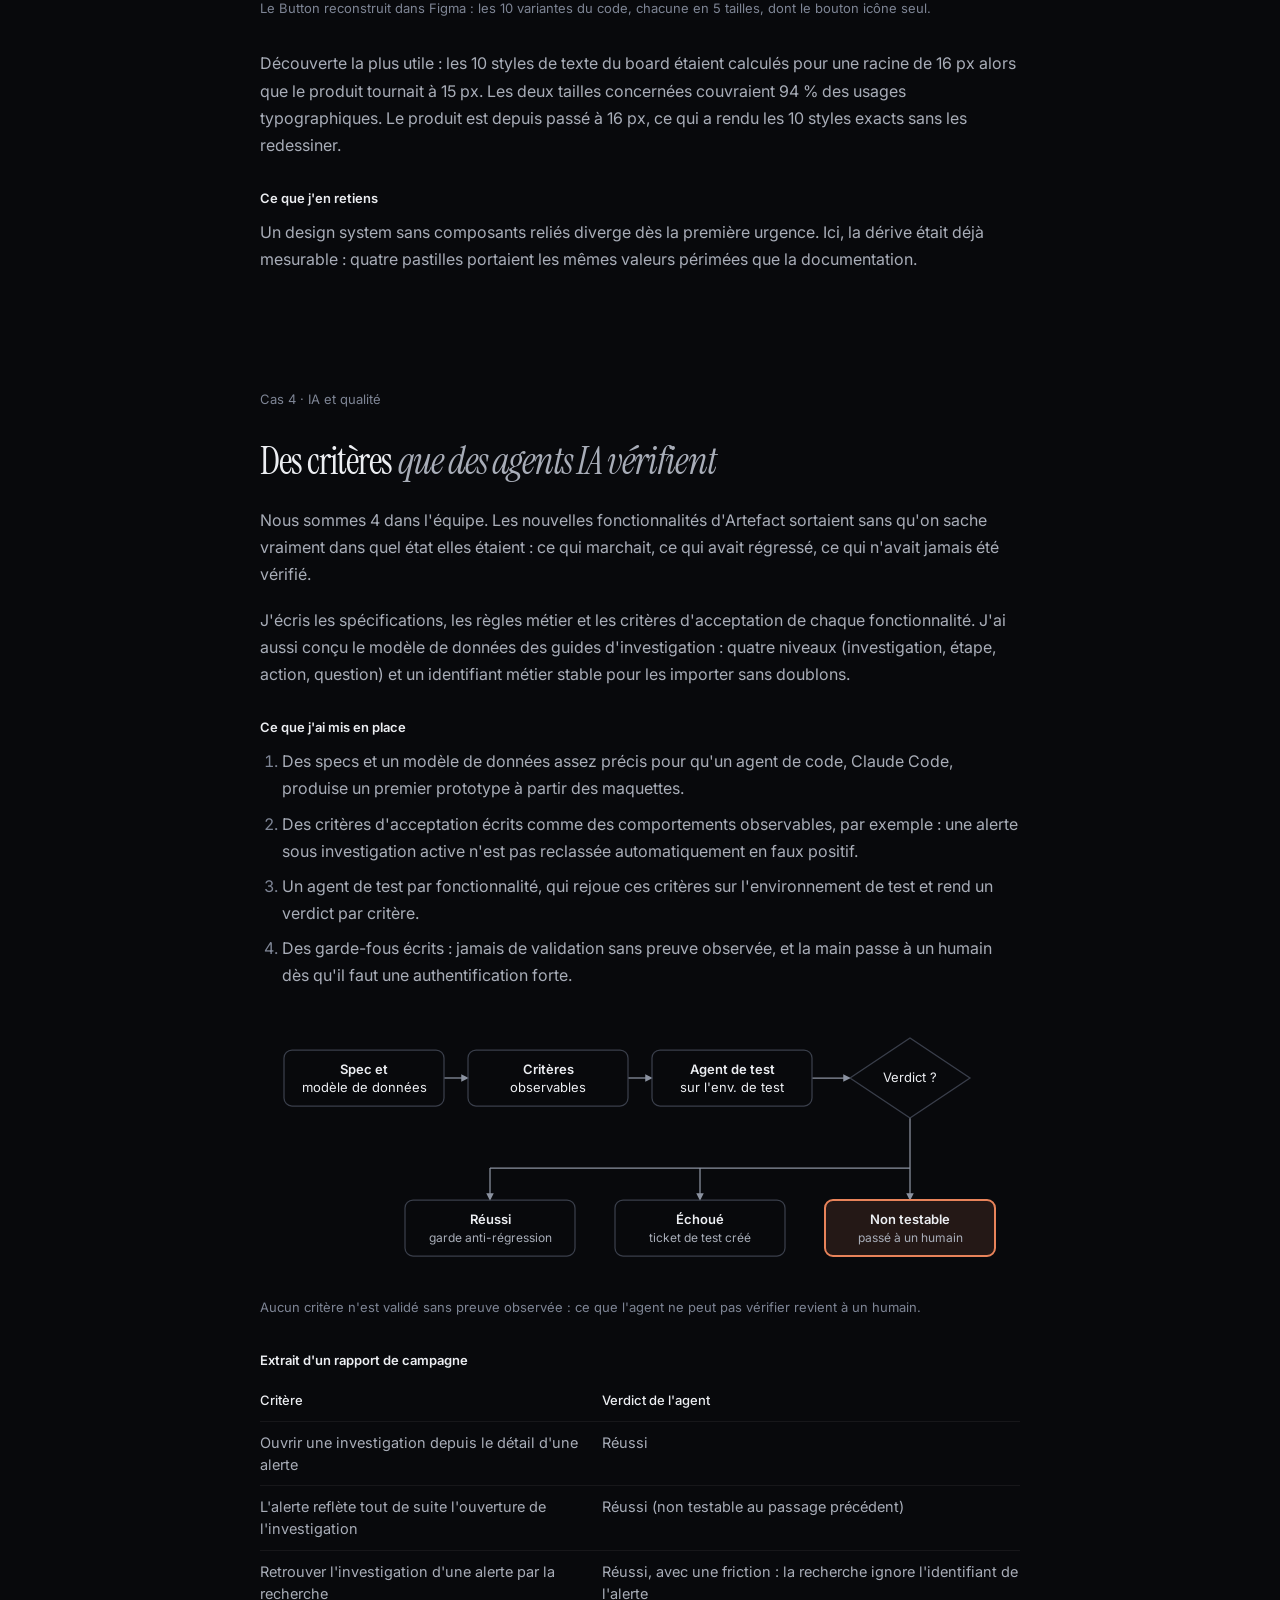
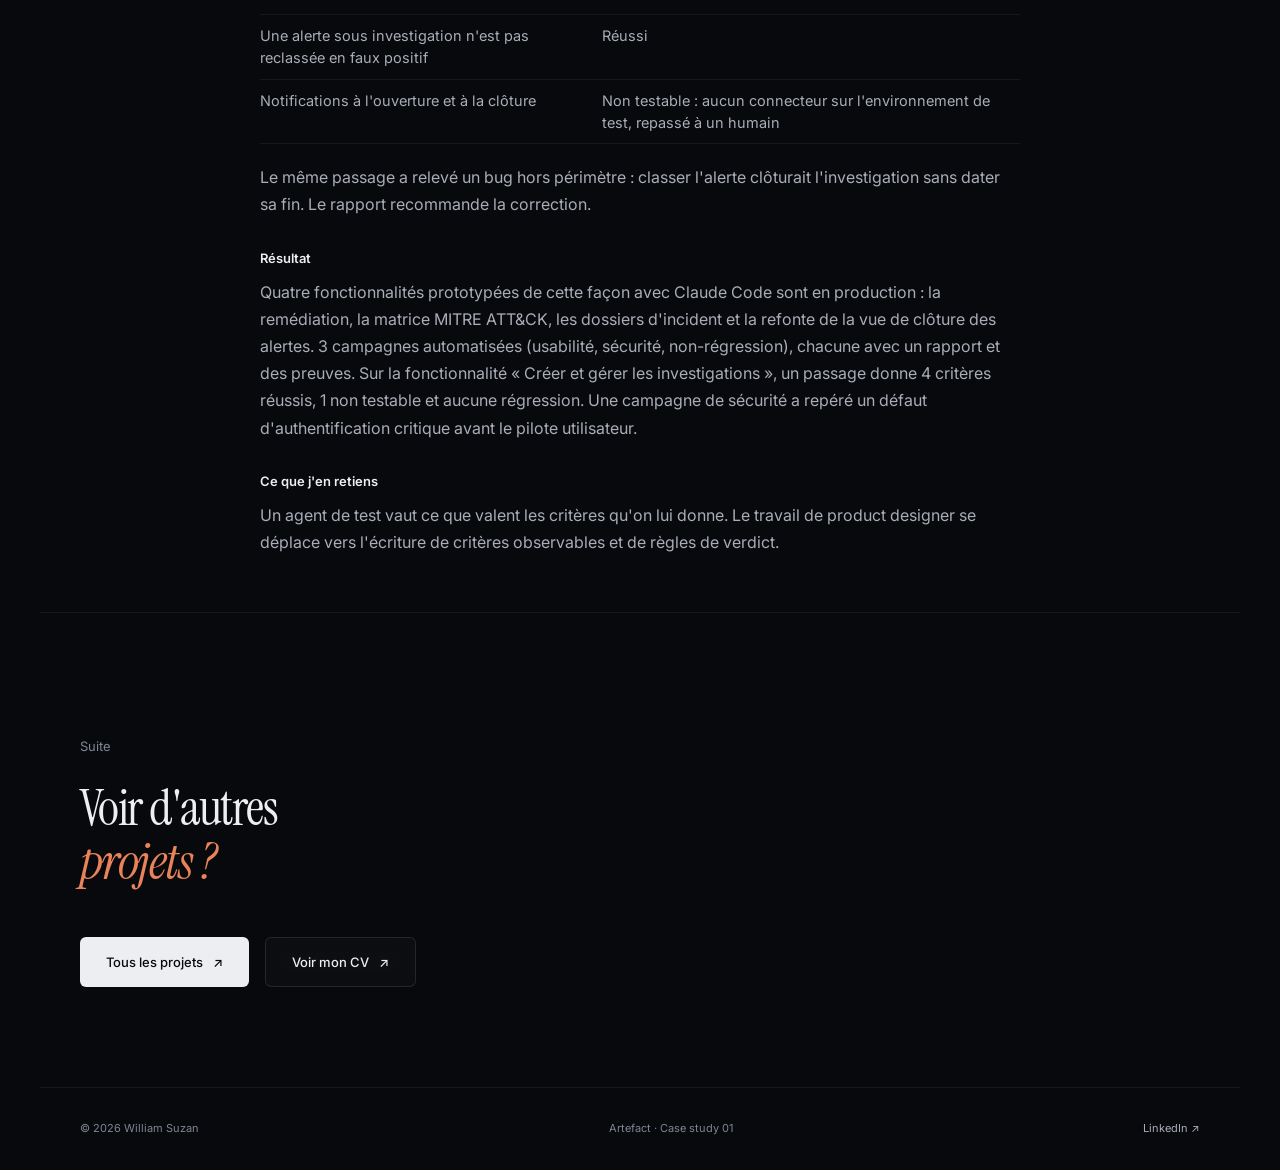
==== commit bf5f2f75: "Cas 3 : capture du Button à 50 variantes Co-Authored-By: Claude Opus 5.5 <noreply@anthropic.com> Cla" ====
--- a/artefact.html
+++ b/artefact.html
@@ -980,6 +980,12 @@
       <p data-fr="Le board décrivait deux workflows de statuts qui n&#x27;existent pas dans l&#x27;application : un designer qui s&#x27;y fiait dessinait des écrans faux." data-en="The board described two status workflows that don&#x27;t exist in the app: a designer relying on it drew wrong screens.">Le board décrivait deux workflows de statuts qui n'existent pas dans l'application : un designer qui s'y fiait dessinait des écrans faux.</p>
       <p class="case-label" data-fr="Ce que j&#x27;ai fait en 24 heures" data-en="What I did in 24 hours">Ce que j'ai fait en 24 heures</p>
       <p data-fr="De 0 à 8 jeux de composants, dont un Button à 50 variantes et un StatusBadge à 13 ; de 177 à 199 variables ; 133 icônes importées. Puis une feuille de route sur les 42 composants du code, classés par nombre de fichiers qui les utilisent." data-en="From 0 to 8 component sets, including a 50-variant Button and a 13-variant StatusBadge; from 177 to 199 variables; 133 icons imported. Then a roadmap across the code&#x27;s 42 components, ranked by how many files use them.">De 0 à 8 jeux de composants, dont un Button à 50 variantes et un StatusBadge à 13 ; de 177 à 199 variables ; 133 icônes importées. Puis une feuille de route sur les 42 composants du code, classés par nombre de fichiers qui les utilisent.</p>
+    </div>
+    <figure class="figure">
+      <a href="assets/ds-button-variantes.webp" target="_blank" rel="noopener"><img src="assets/ds-button-variantes.webp" alt="Composant Button dans Figma : 50 variantes sur fond sombre" width="1180" height="284" loading="lazy" decoding="async" style="background:#16181d"></a>
+      <figcaption data-fr="Le Button reconstruit dans Figma : les 10 variantes du code, chacune en 5 tailles, dont le bouton icône seul." data-en="The Button rebuilt in Figma: the code&#x27;s 10 variants, each in 5 sizes, including the icon-only button.">Le Button reconstruit dans Figma : les 10 variantes du code, chacune en 5 tailles, dont le bouton icône seul.</figcaption>
+    </figure>
+    <div class="prose">
       <p data-fr="Découverte la plus utile : les 10 styles de texte du board étaient calculés pour une racine de 16 px alors que le produit tournait à 15 px. Les deux tailles concernées couvraient 94 % des usages typographiques. Le produit est depuis passé à 16 px, ce qui a rendu les 10 styles exacts sans les redessiner." data-en="Most useful finding: the board&#x27;s 10 text styles assumed a 16 px root while the product ran at 15 px. The two sizes involved covered 94% of typographic usage. The product has since moved to 16 px, which made all 10 styles correct without redrawing them.">Découverte la plus utile : les 10 styles de texte du board étaient calculés pour une racine de 16 px alors que le produit tournait à 15 px. Les deux tailles concernées couvraient 94 % des usages typographiques. Le produit est depuis passé à 16 px, ce qui a rendu les 10 styles exacts sans les redessiner.</p>
       <p class="case-label" data-fr="Ce que j&#x27;en retiens" data-en="What I took away">Ce que j'en retiens</p>
       <p data-fr="Un design system sans composants reliés diverge dès la première urgence. Ici, la dérive était déjà mesurable : quatre pastilles portaient les mêmes valeurs périmées que la documentation." data-en="A design system without linked components drifts at the first rush. Here the drift was already measurable: four swatches carried the same outdated values as the documentation.">Un design system sans composants reliés diverge dès la première urgence. Ici, la dérive était déjà mesurable : quatre pastilles portaient les mêmes valeurs périmées que la documentation.</p>
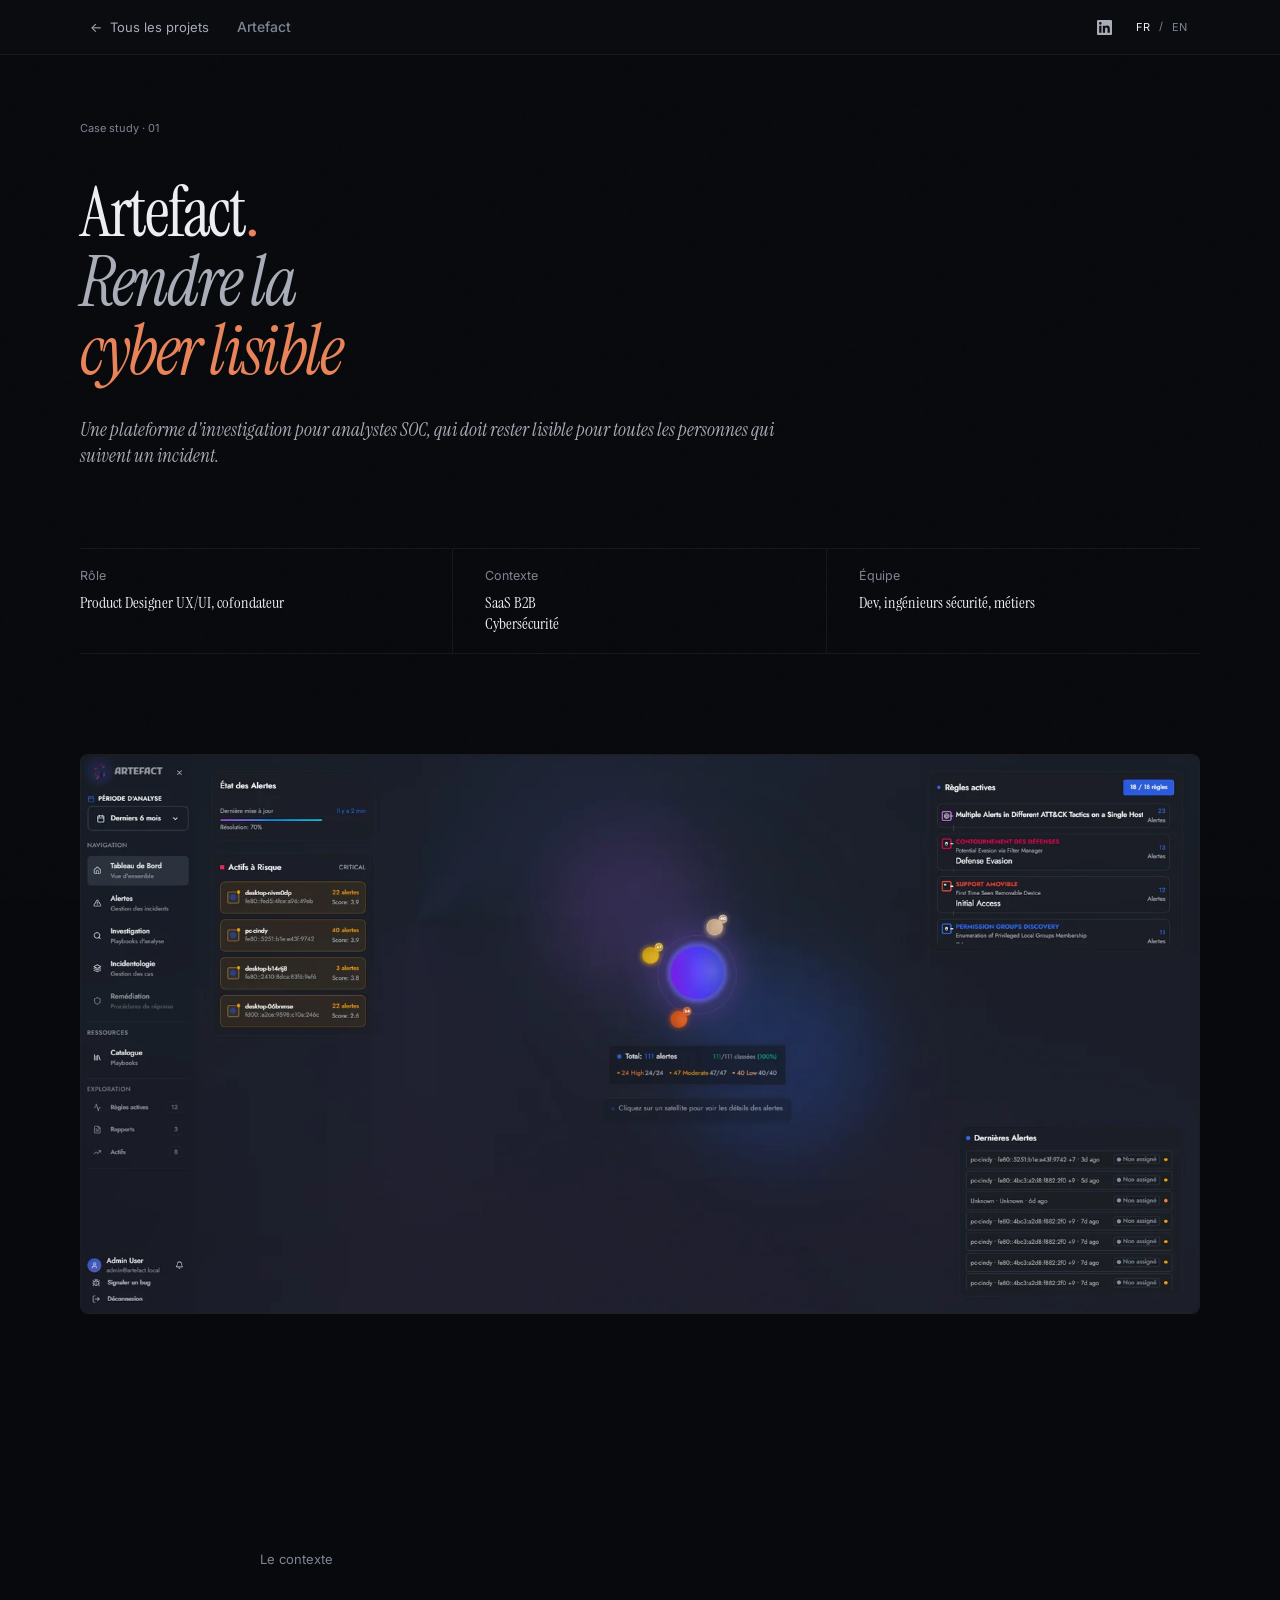
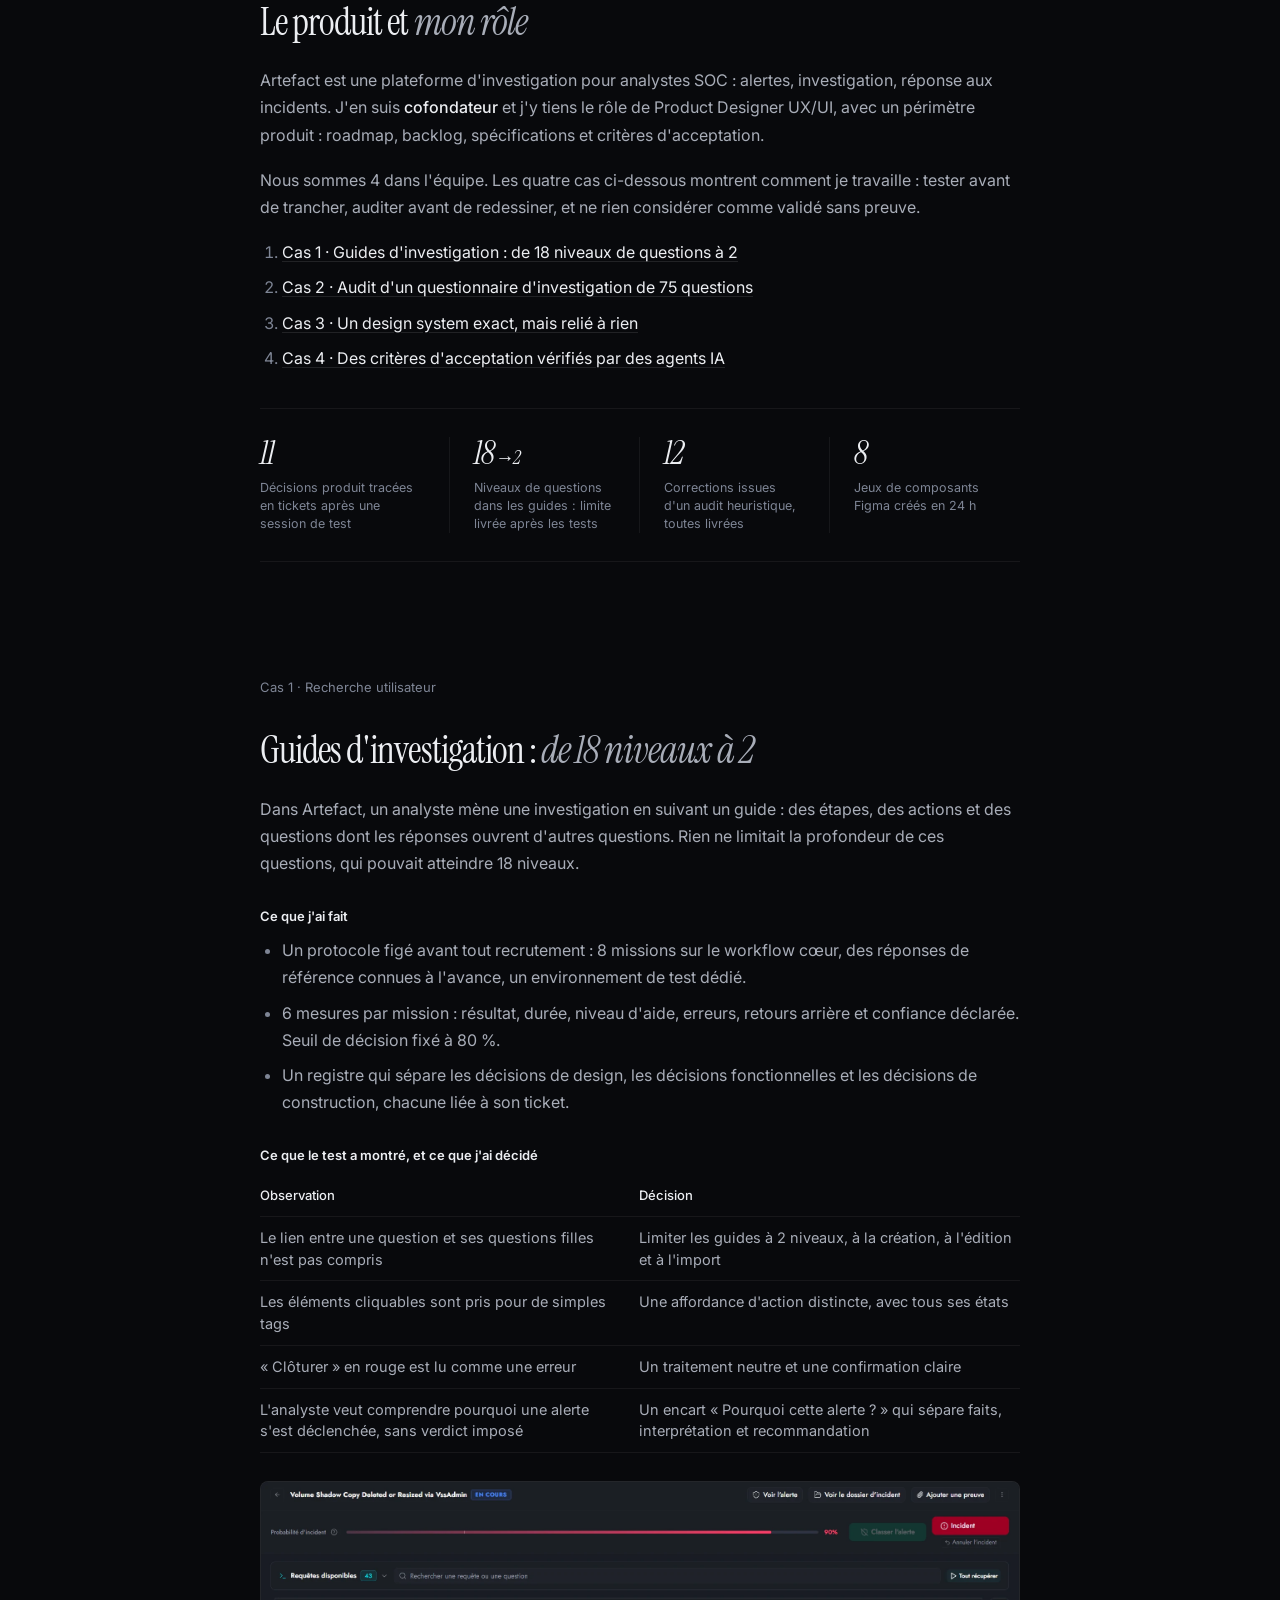
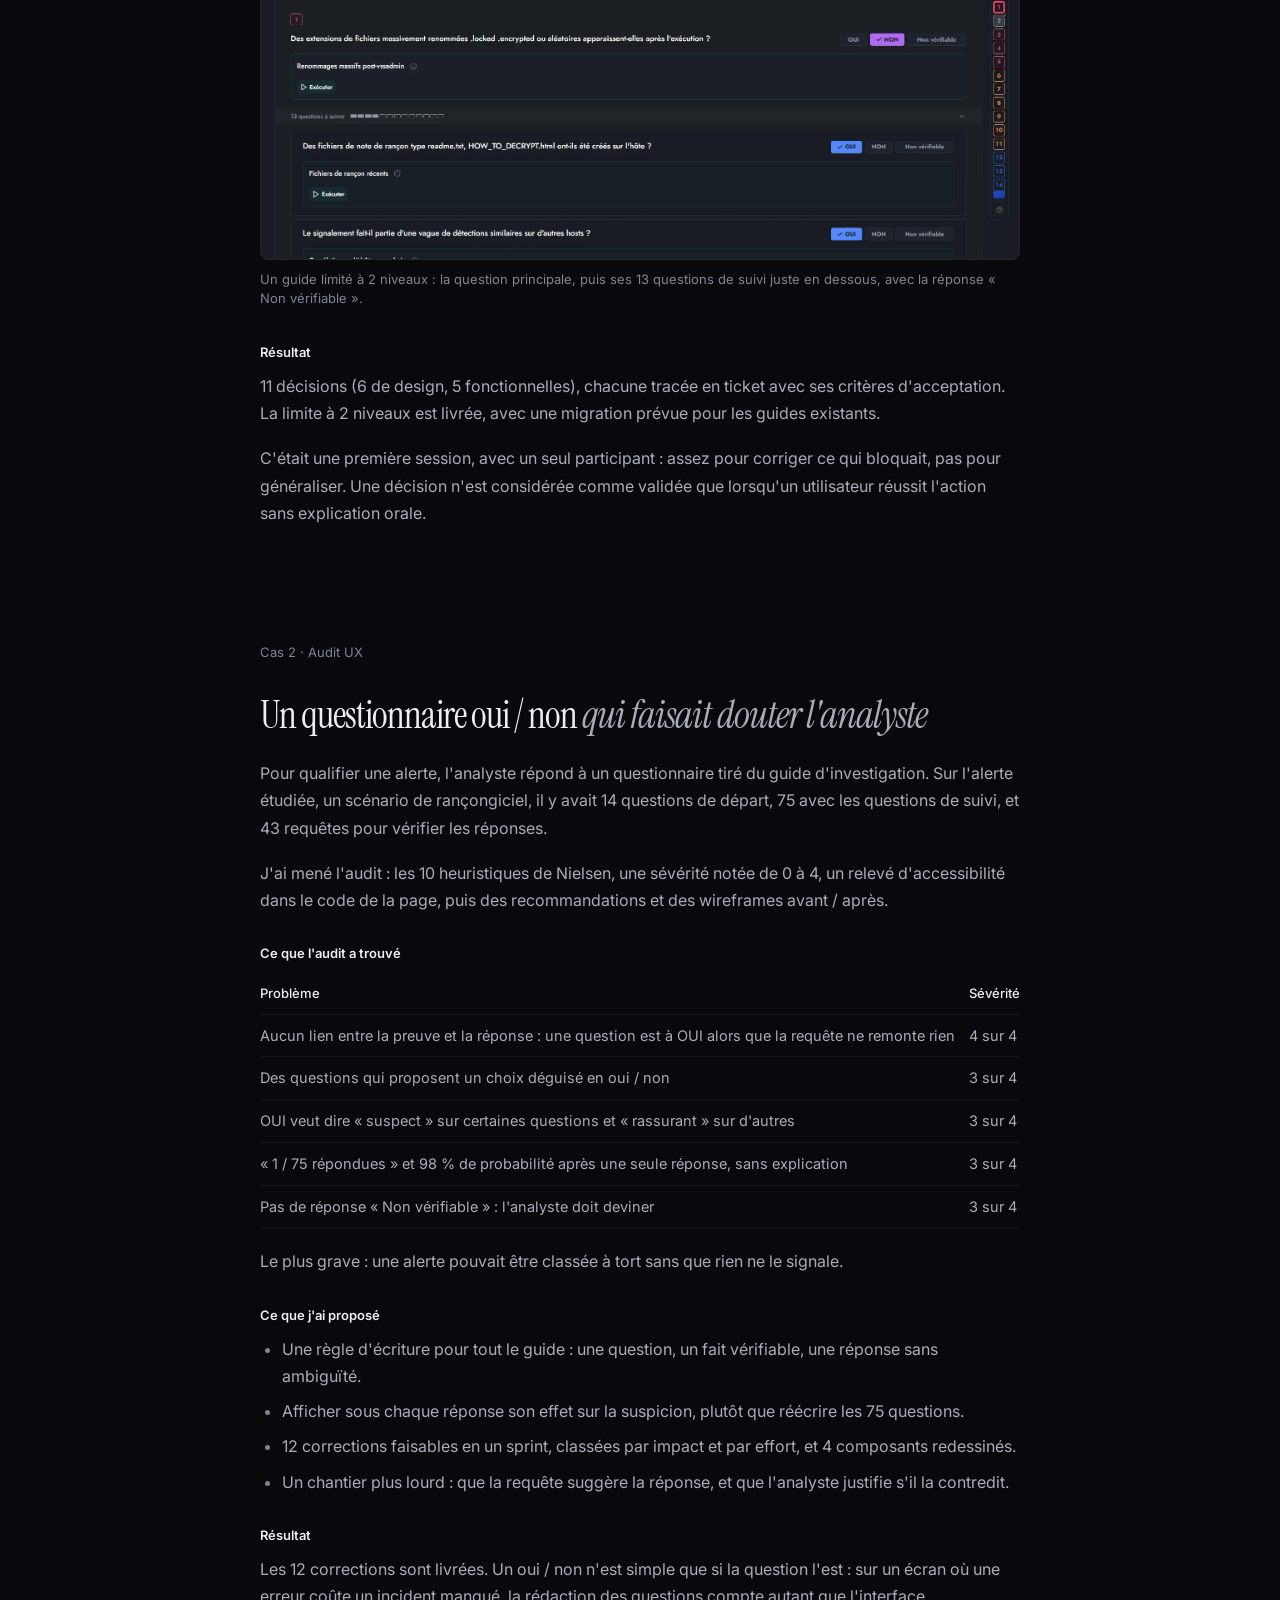
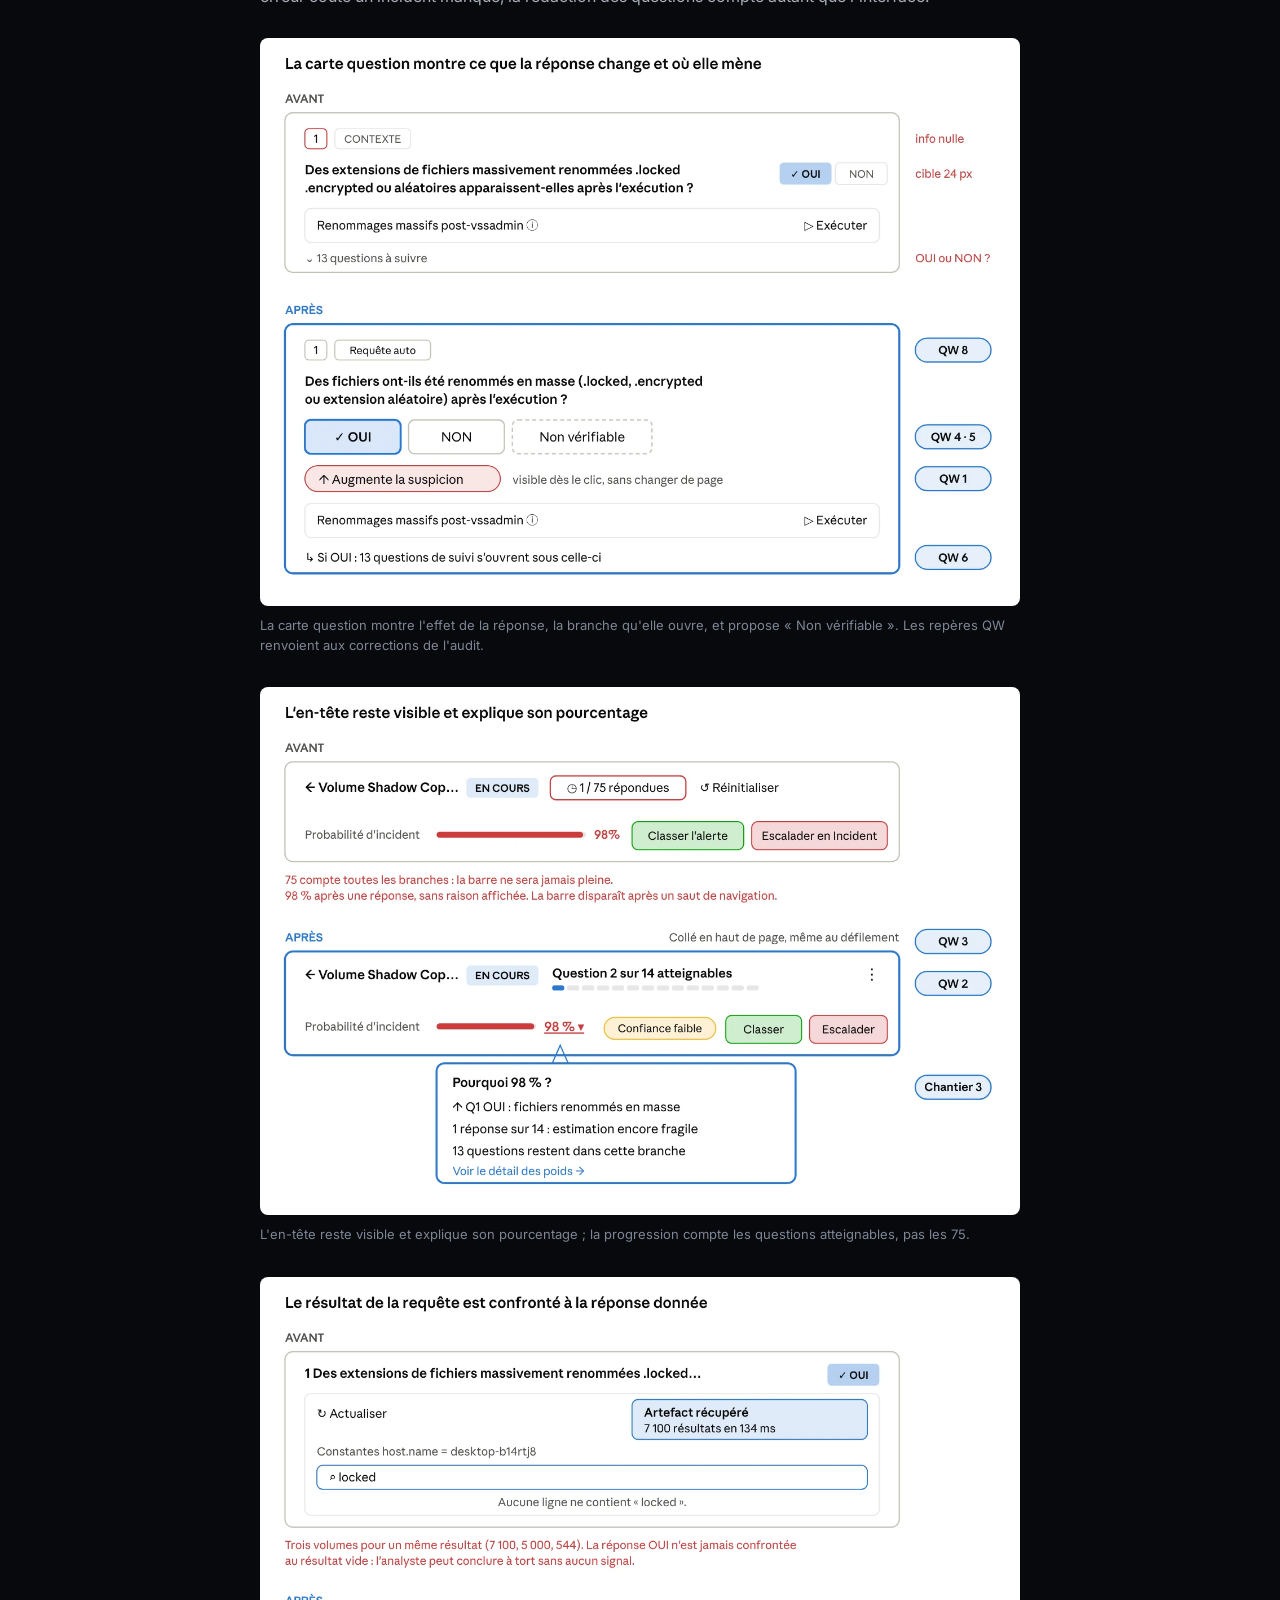
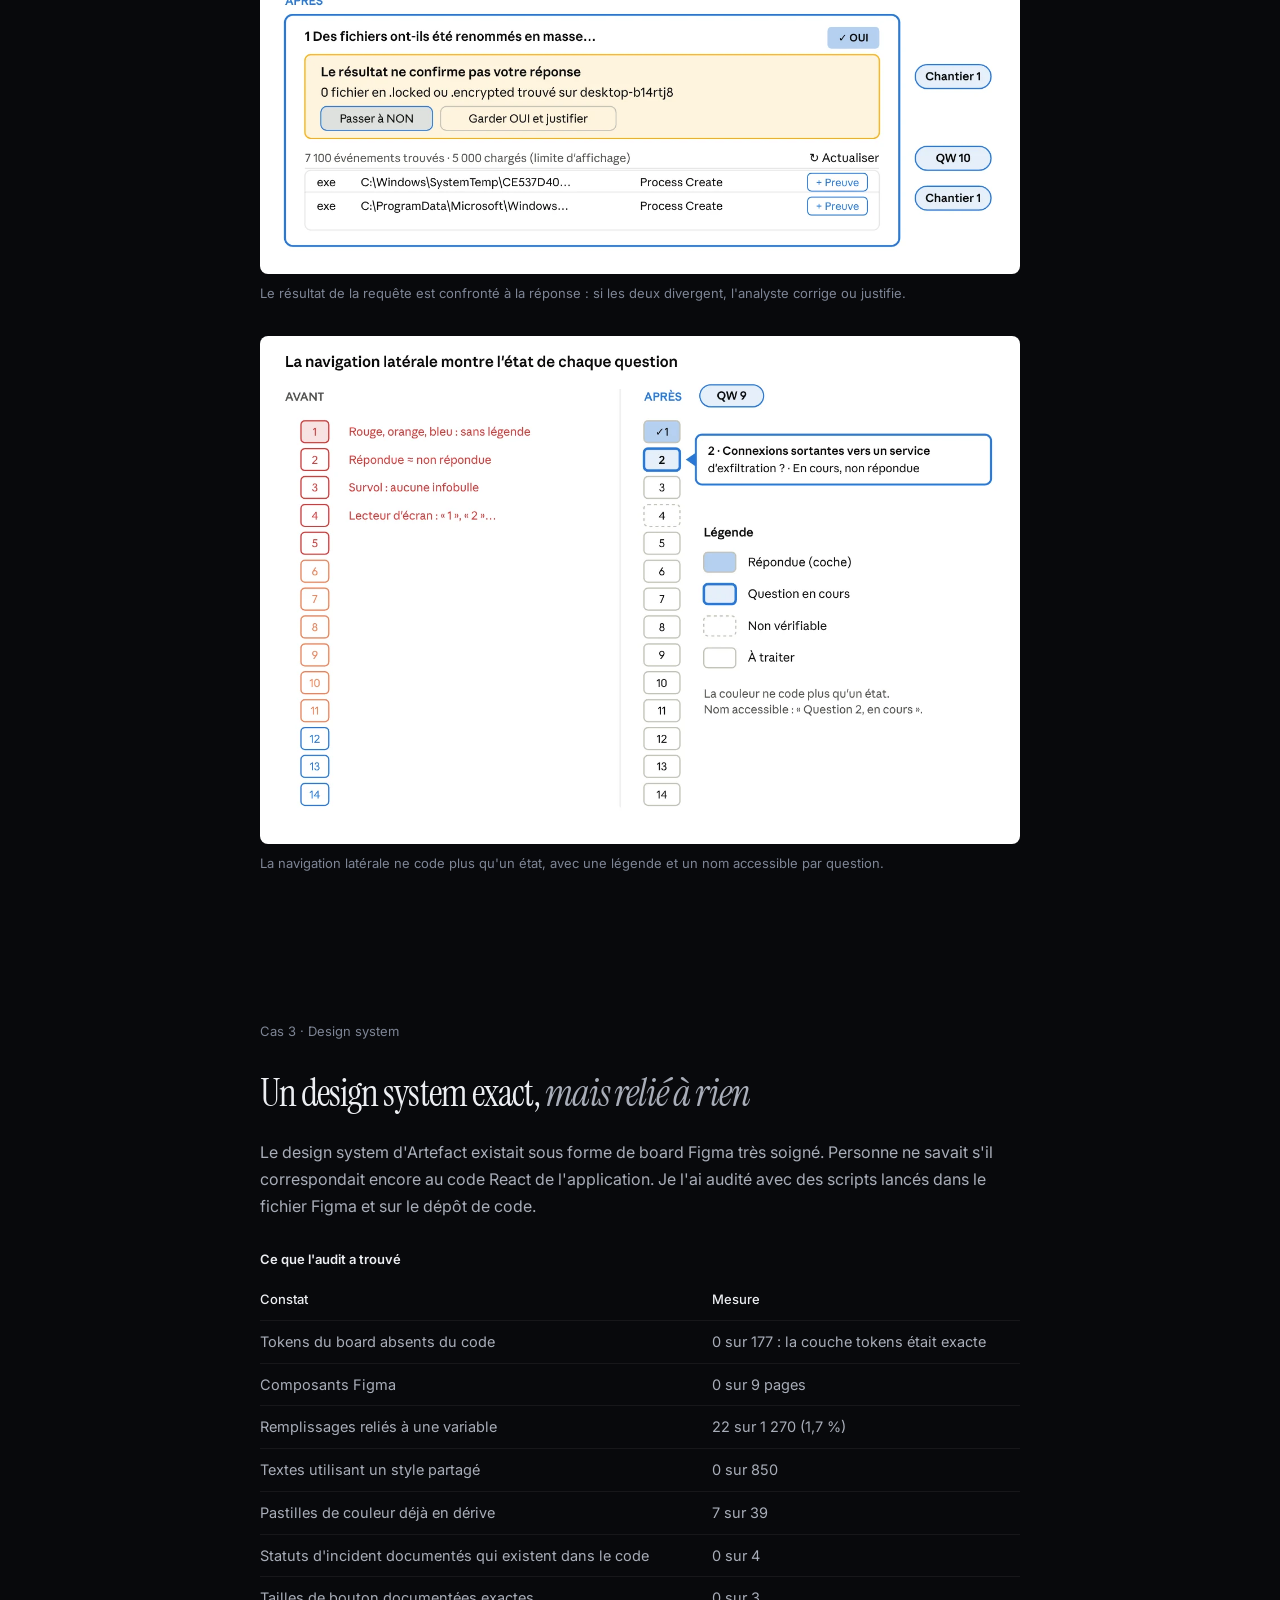
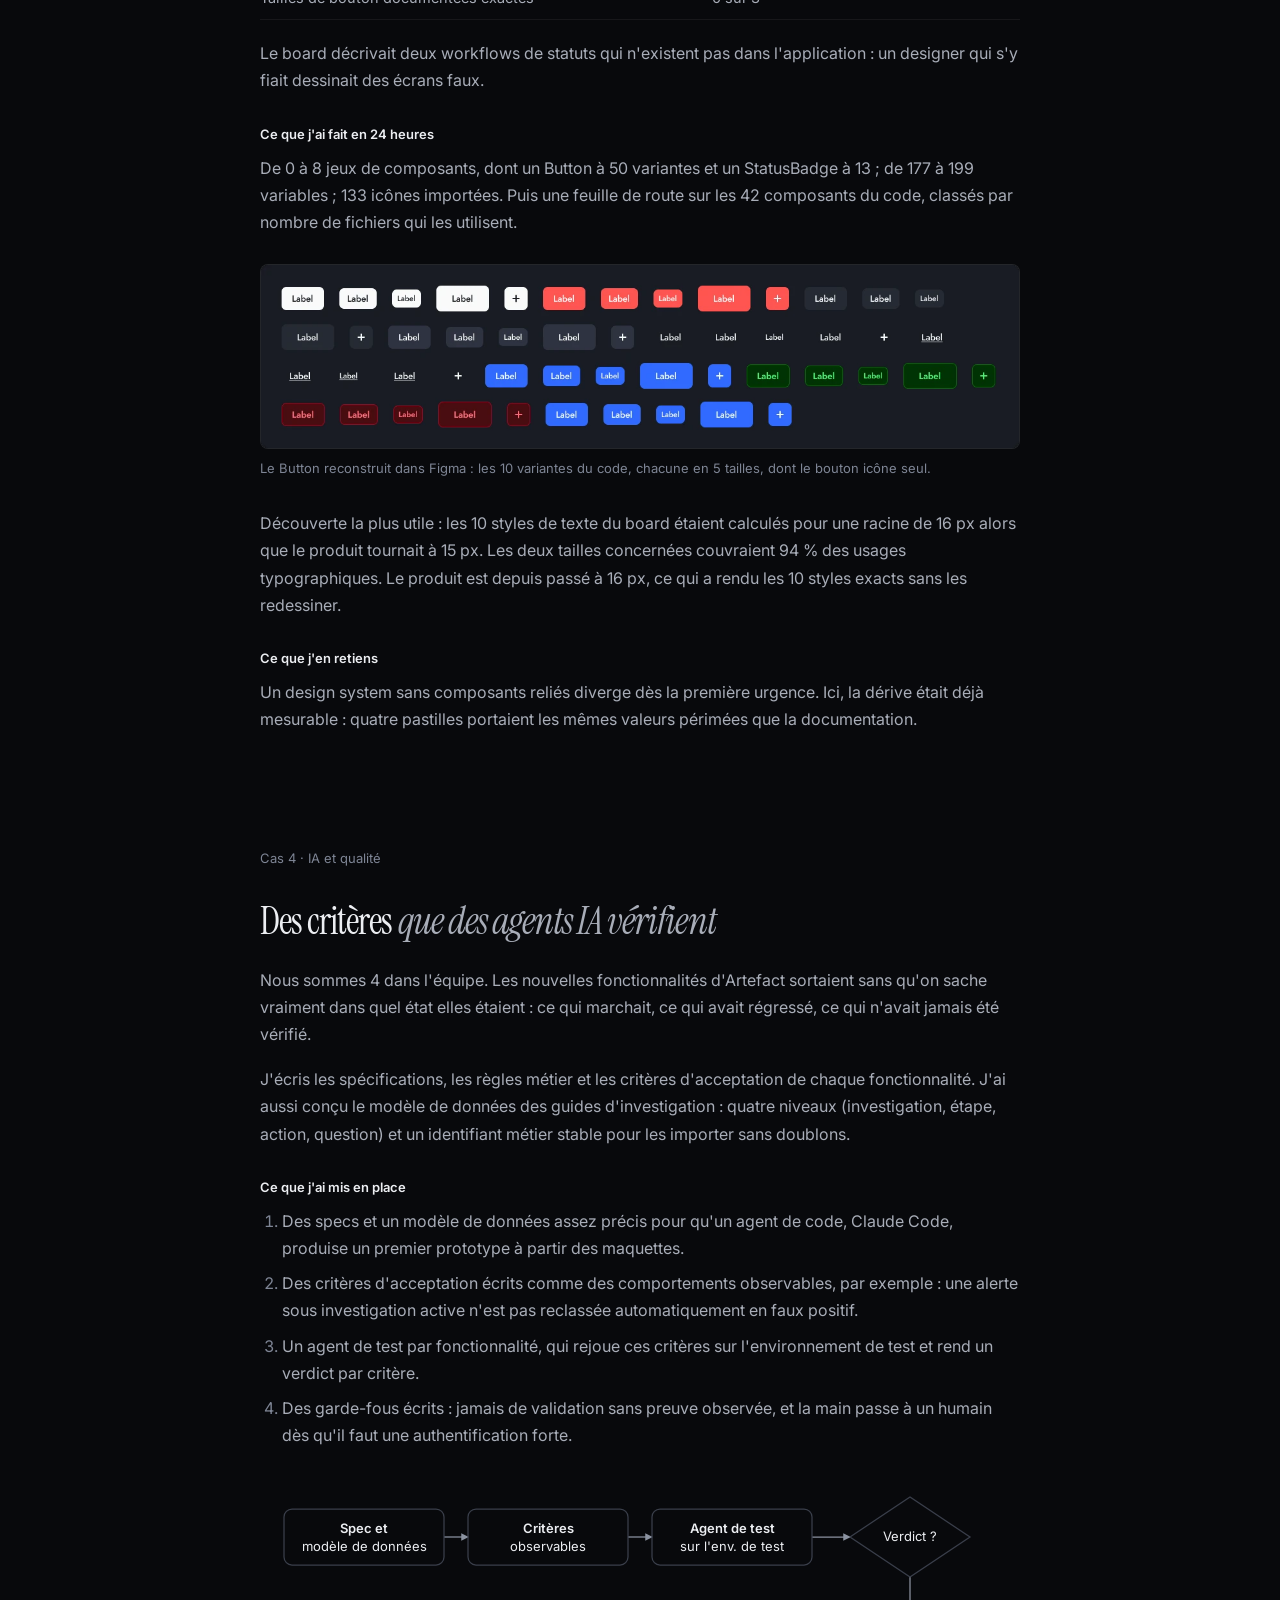
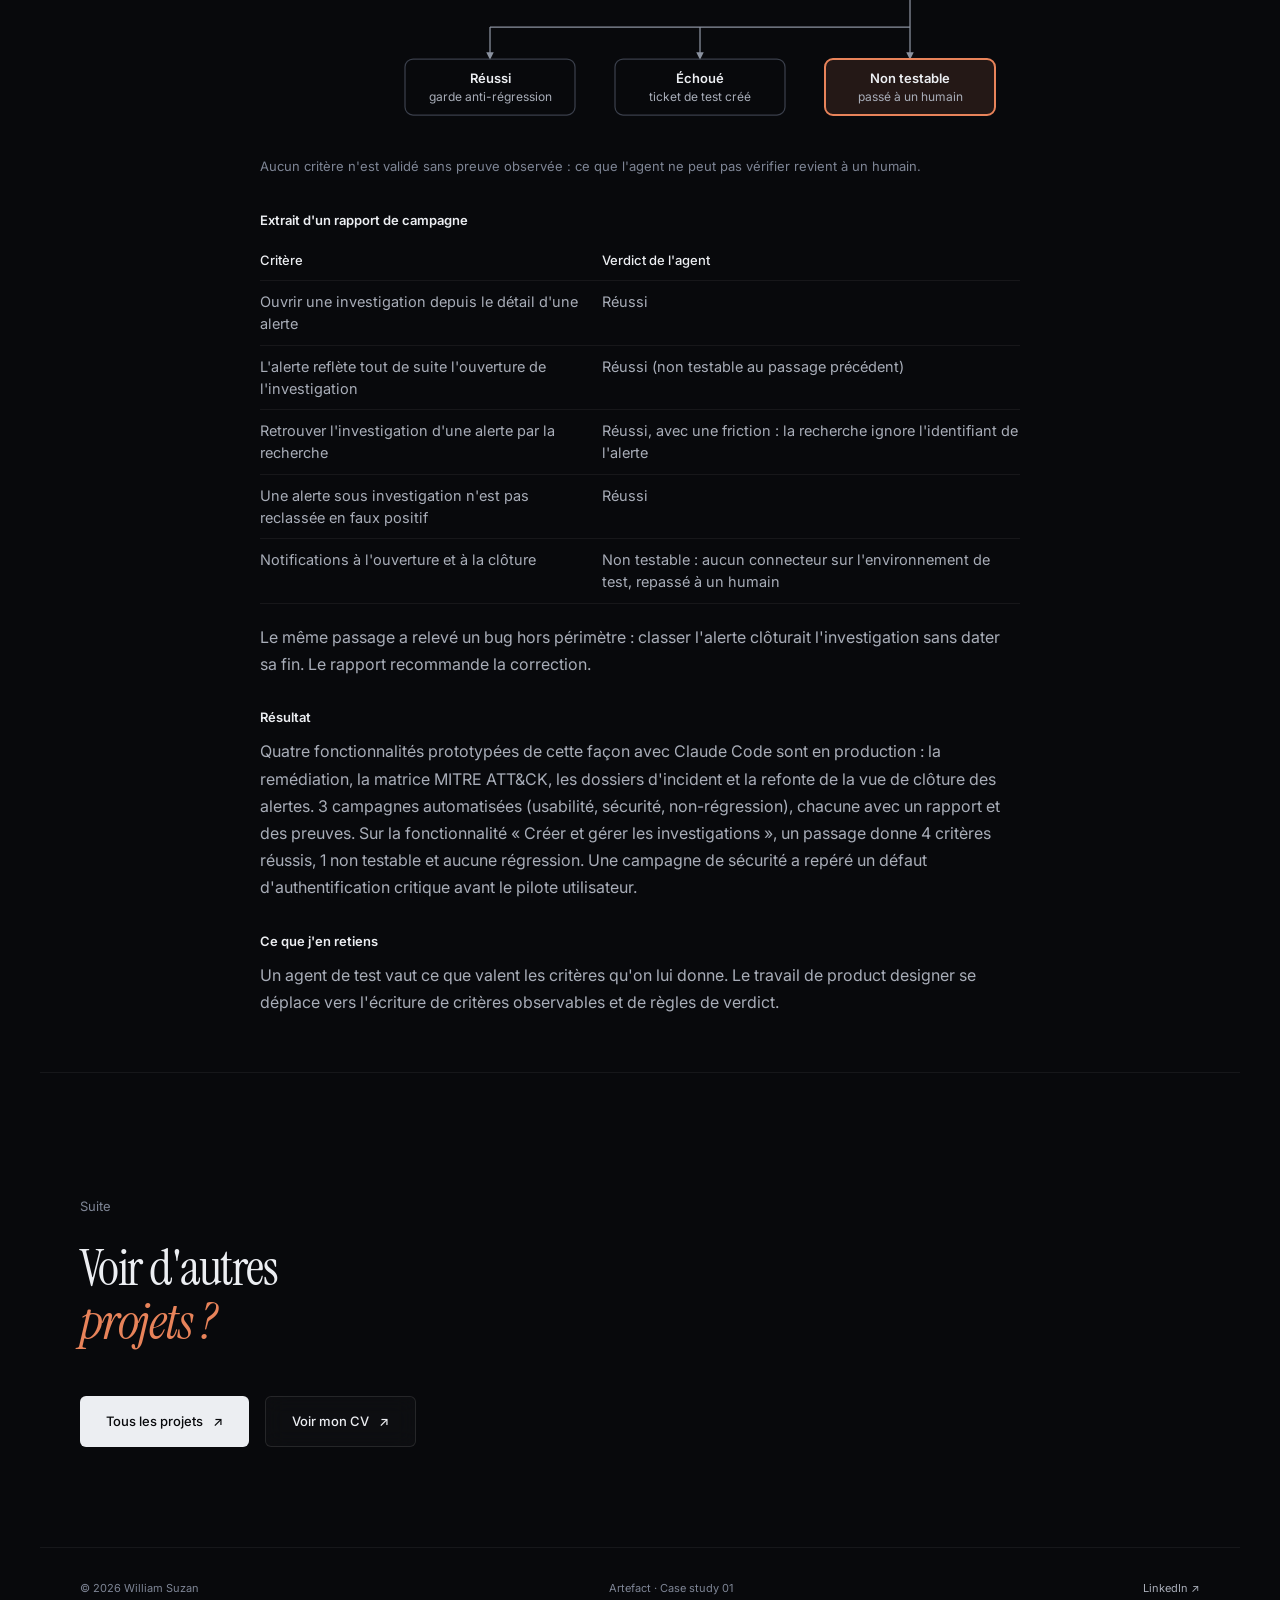
==== commit 805c2527: "Cas 1 : capture d'un guide limité à 2 niveaux Co-Authored-By: Claude Opus 5.5 <noreply@anthropic.com" ====
--- a/artefact.html
+++ b/artefact.html
@@ -905,6 +905,12 @@
           <tr><td data-fr="L&#x27;analyste veut comprendre pourquoi une alerte s&#x27;est déclenchée, sans verdict imposé" data-en="Analysts want to know why an alert fired, without an imposed verdict">L'analyste veut comprendre pourquoi une alerte s'est déclenchée, sans verdict imposé</td><td data-fr="Un encart « Pourquoi cette alerte ? » qui sépare faits, interprétation et recommandation" data-en="A &quot;Why this alert?&quot; panel separating facts, interpretation and recommendation">Un encart « Pourquoi cette alerte ? » qui sépare faits, interprétation et recommandation</td></tr>
         </tbody>
       </table></div>
+    </div>
+    <figure class="figure">
+      <a href="assets/guide-2-niveaux.webp" target="_blank" rel="noopener"><img src="assets/guide-2-niveaux.webp" alt="Écran d'investigation Artefact : une question principale et ses questions de suivi" width="1821" height="905" loading="lazy" decoding="async" style="background:#16181d"></a>
+      <figcaption data-fr="Un guide limité à 2 niveaux : la question principale, puis ses 13 questions de suivi juste en dessous, avec la réponse « Non vérifiable »." data-en="A guide capped at 2 levels: the main question, then its 13 follow-up questions right below, with a &quot;Can&#x27;t verify&quot; answer.">Un guide limité à 2 niveaux : la question principale, puis ses 13 questions de suivi juste en dessous, avec la réponse « Non vérifiable ».</figcaption>
+    </figure>
+    <div class="prose">
       <p class="case-label" data-fr="Résultat" data-en="Outcome">Résultat</p>
       <p data-fr="11 décisions (6 de design, 5 fonctionnelles), chacune tracée en ticket avec ses critères d&#x27;acceptation. La limite à 2 niveaux est livrée, avec une migration prévue pour les guides existants." data-en="11 decisions (6 design, 5 functional), each ticketed with its acceptance criteria. The 2-level cap has shipped, with a migration plan for existing guides.">11 décisions (6 de design, 5 fonctionnelles), chacune tracée en ticket avec ses critères d'acceptation. La limite à 2 niveaux est livrée, avec une migration prévue pour les guides existants.</p>
       <p data-fr="C&#x27;était une première session, avec un seul participant : assez pour corriger ce qui bloquait, pas pour généraliser. Une décision n&#x27;est considérée comme validée que lorsqu&#x27;un utilisateur réussit l&#x27;action sans explication orale." data-en="It was a first session with a single participant: enough to fix what blocked, not enough to generalise. A decision only counts as validated once a user completes the action without verbal help.">C'était une première session, avec un seul participant : assez pour corriger ce qui bloquait, pas pour généraliser. Une décision n'est considérée comme validée que lorsqu'un utilisateur réussit l'action sans explication orale.</p>
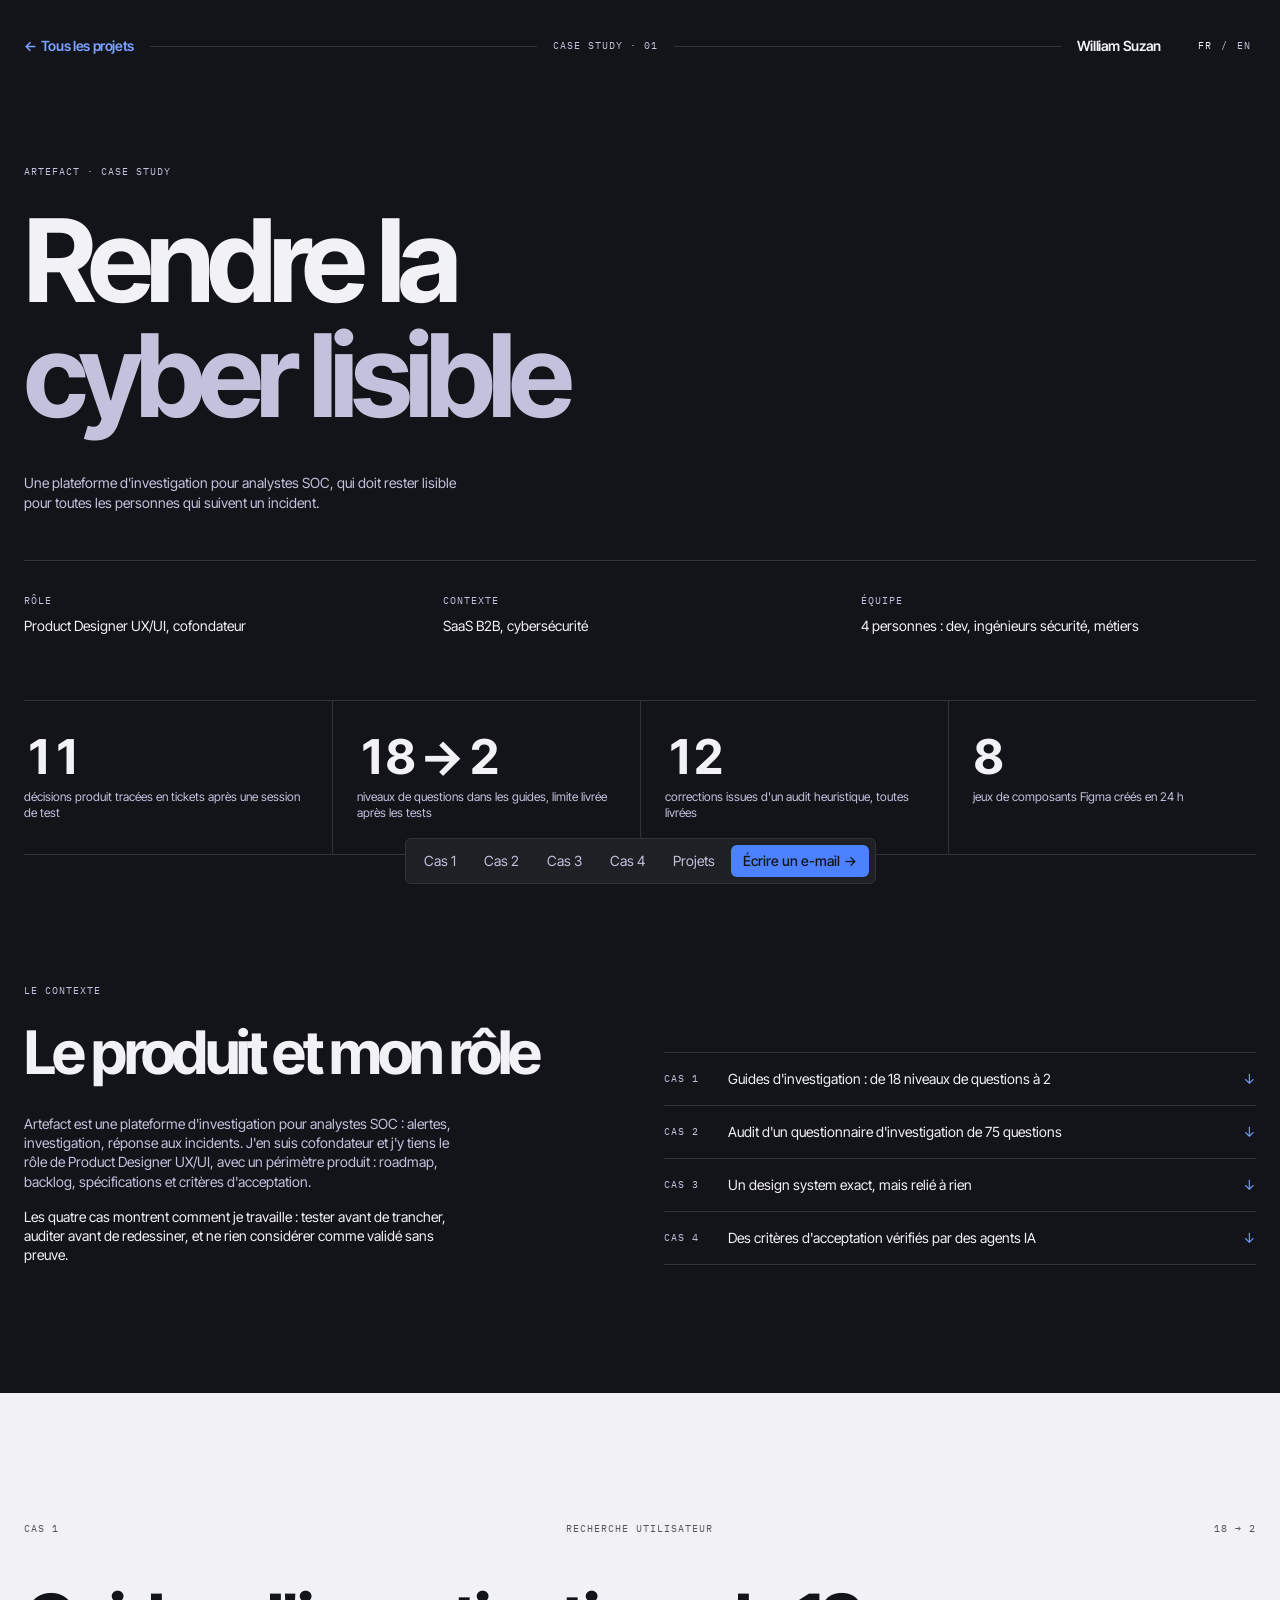
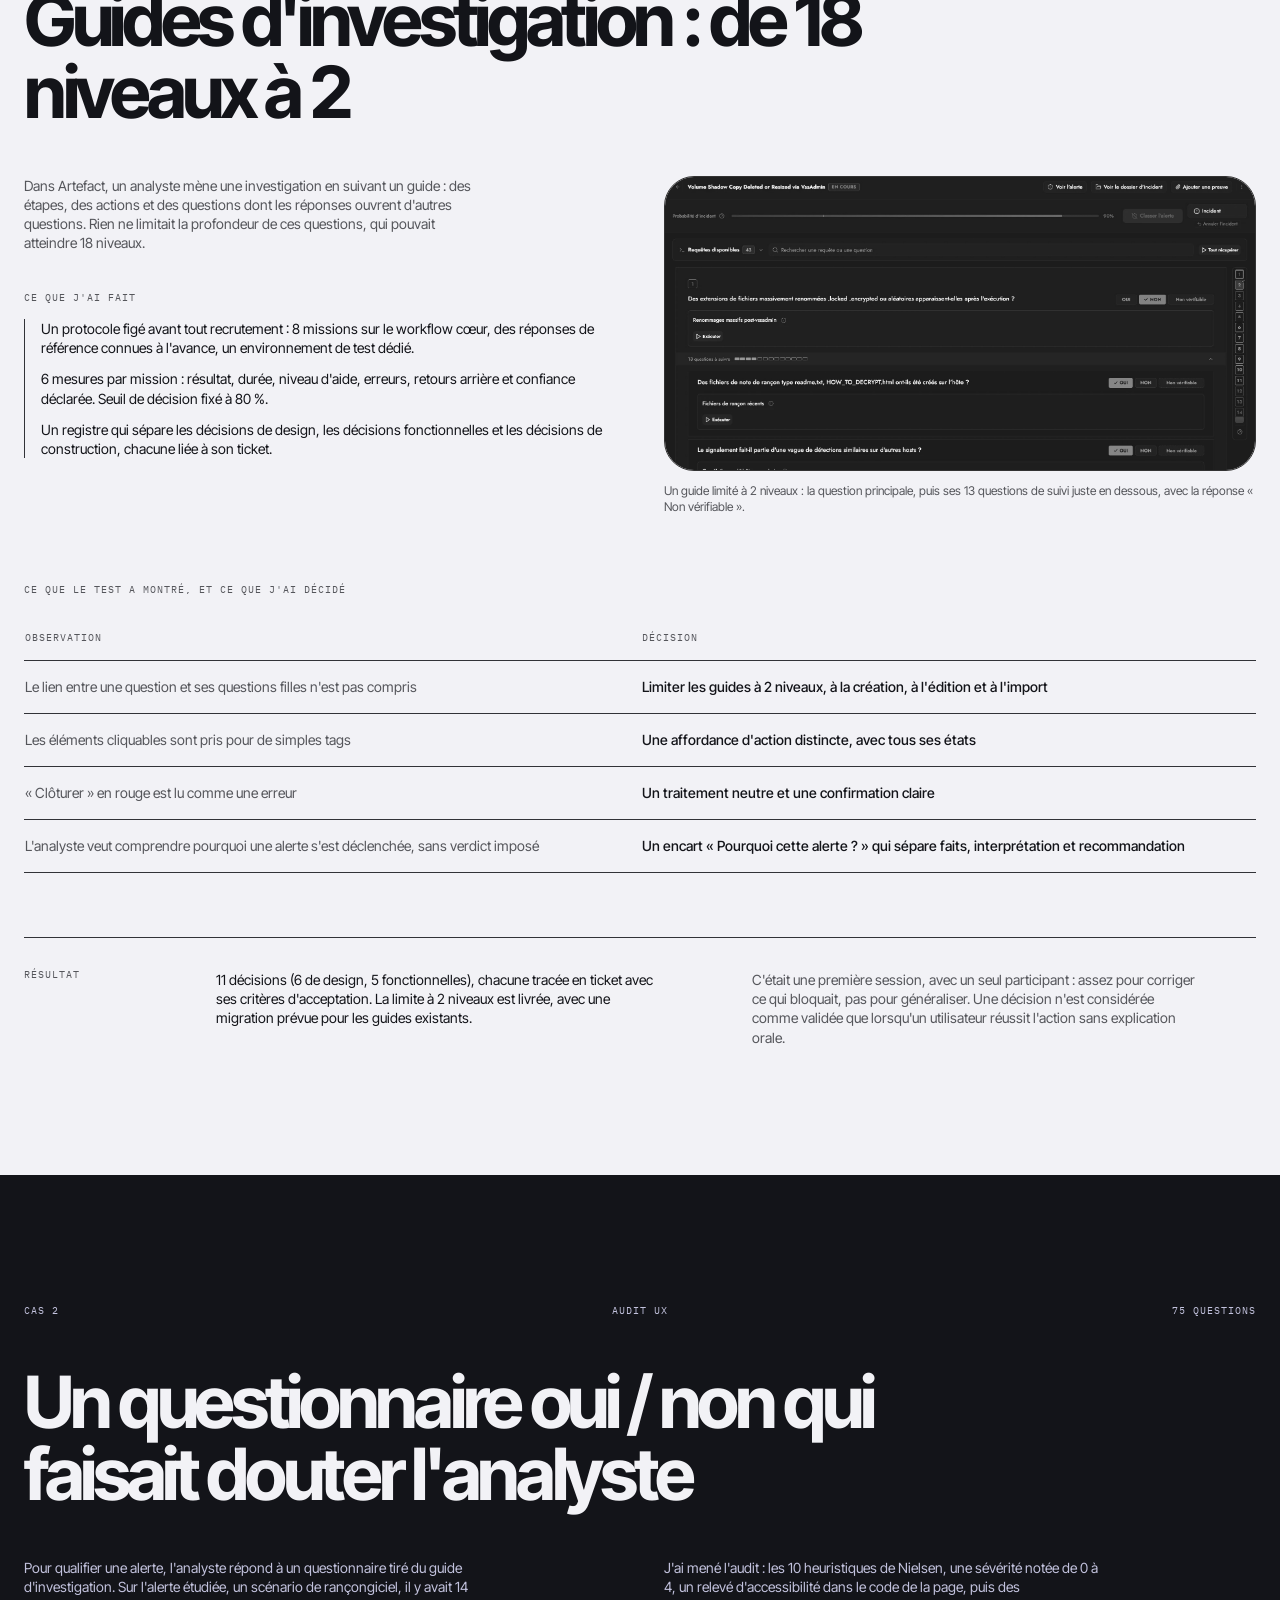
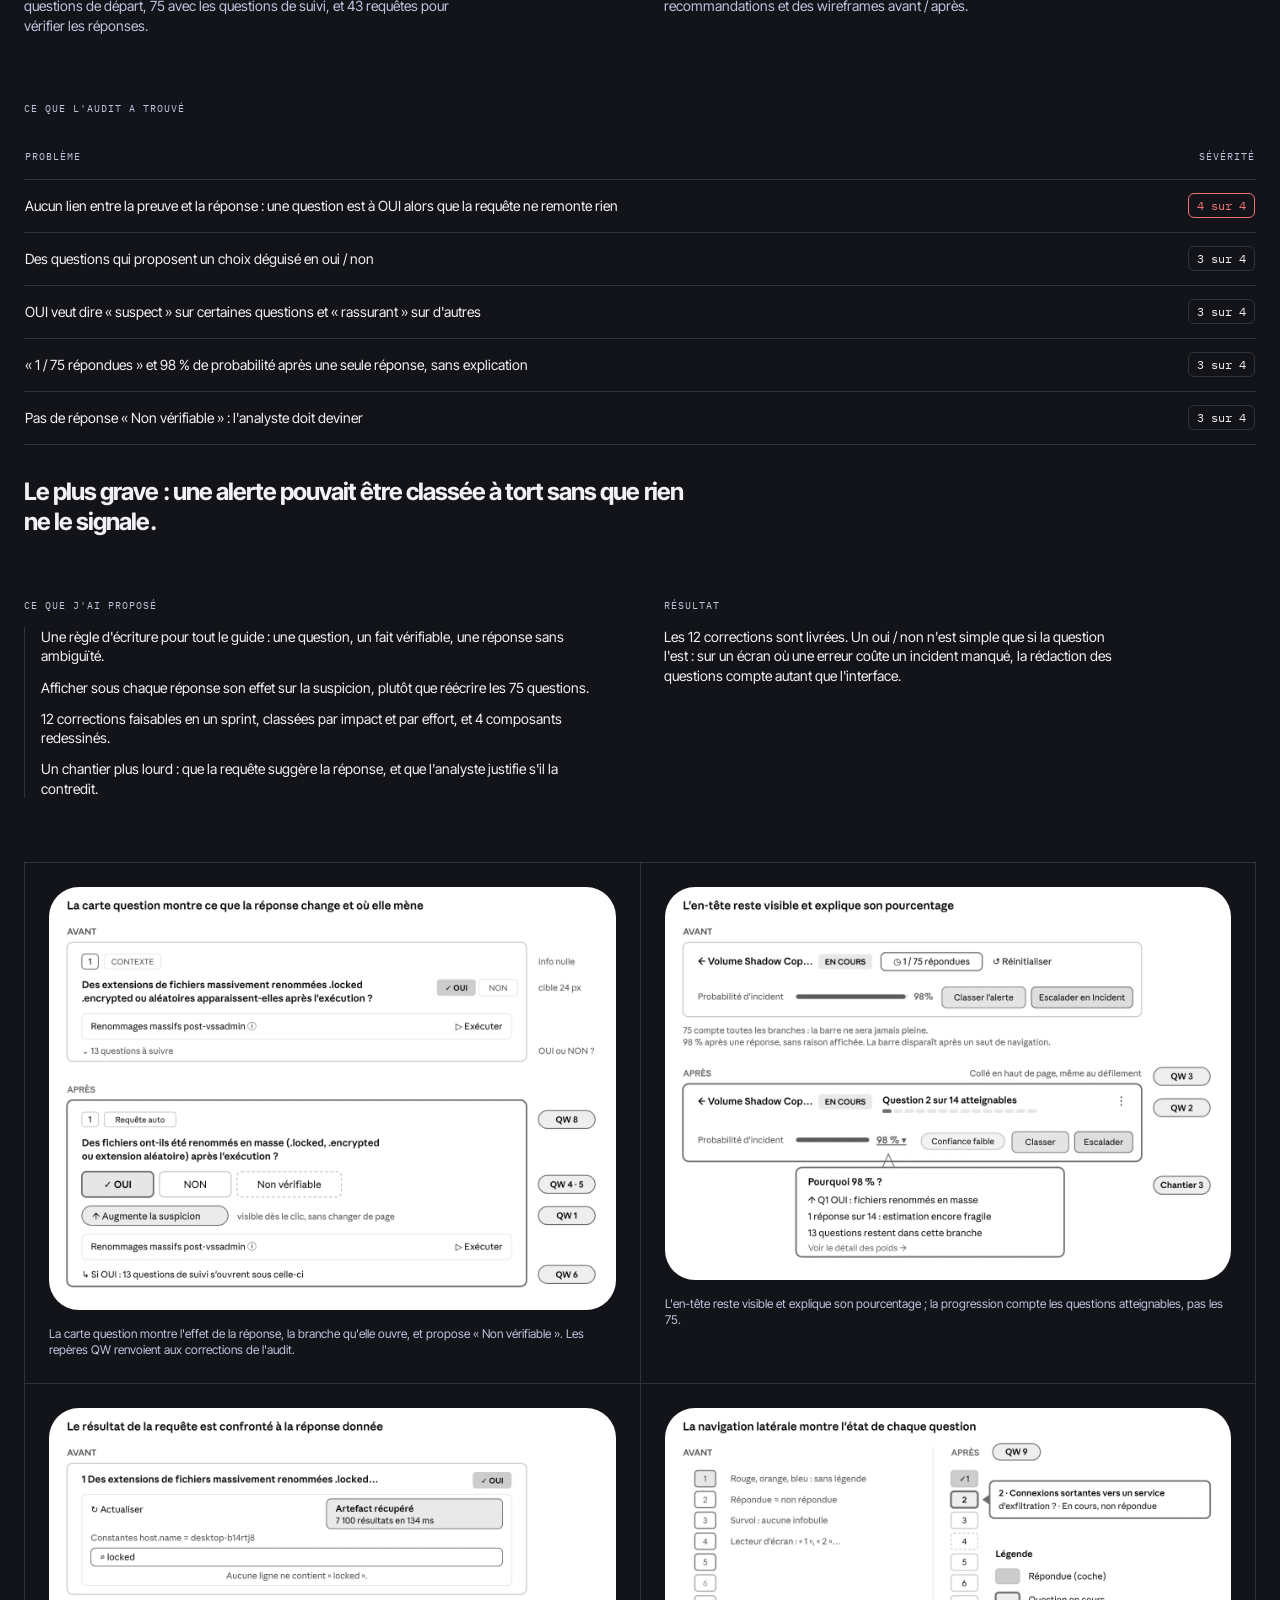
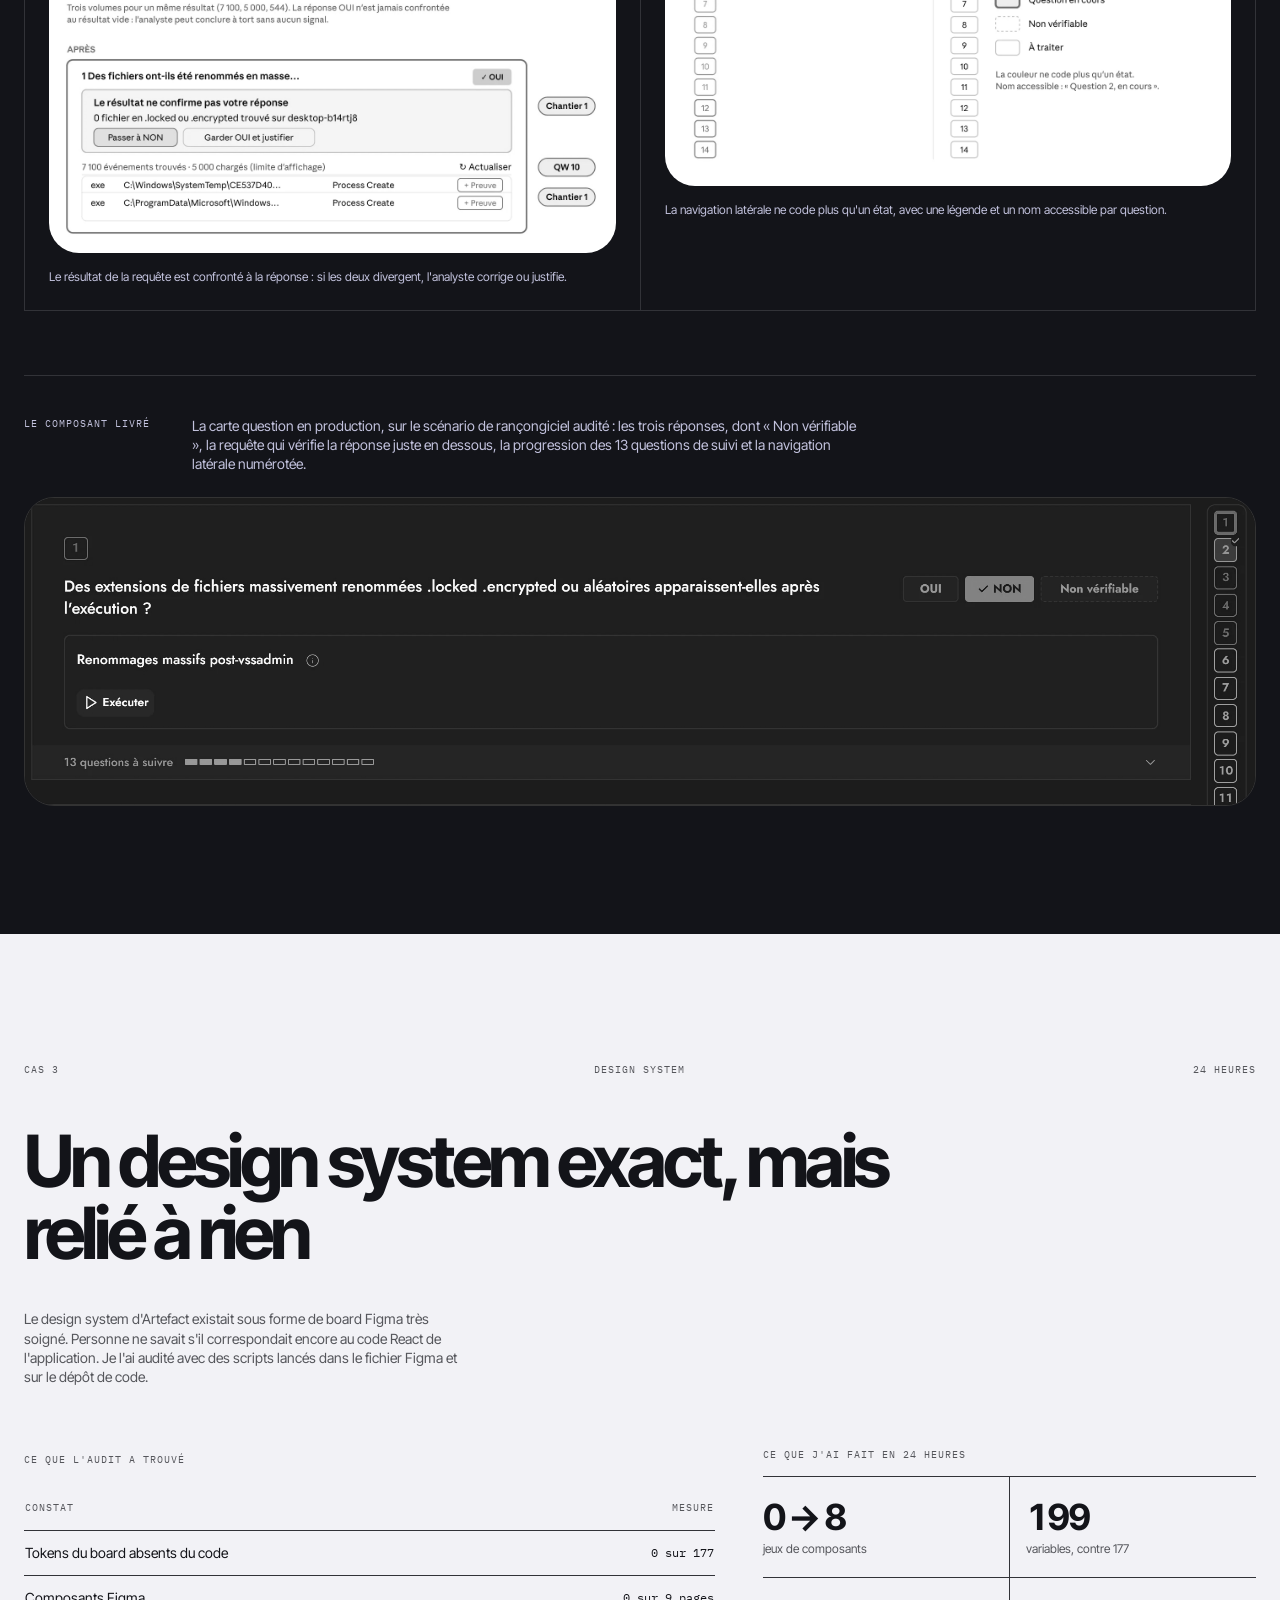
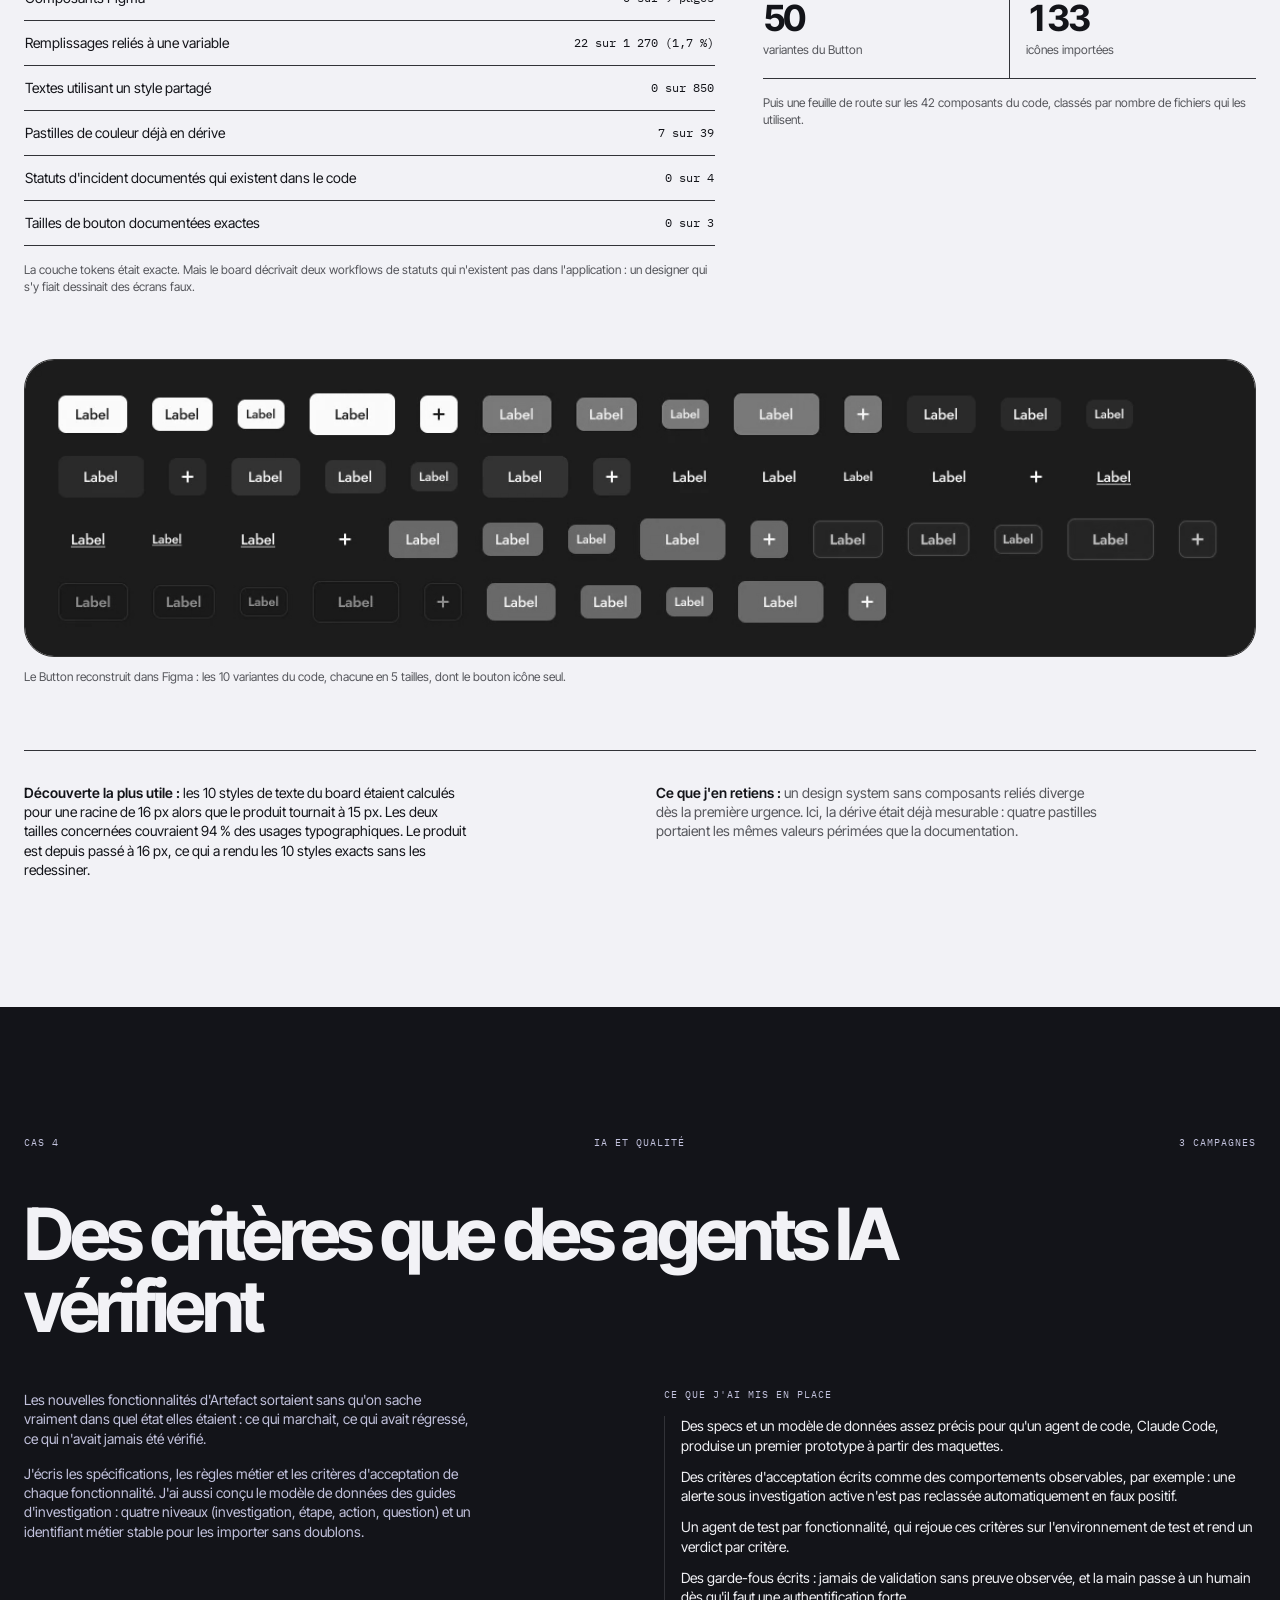
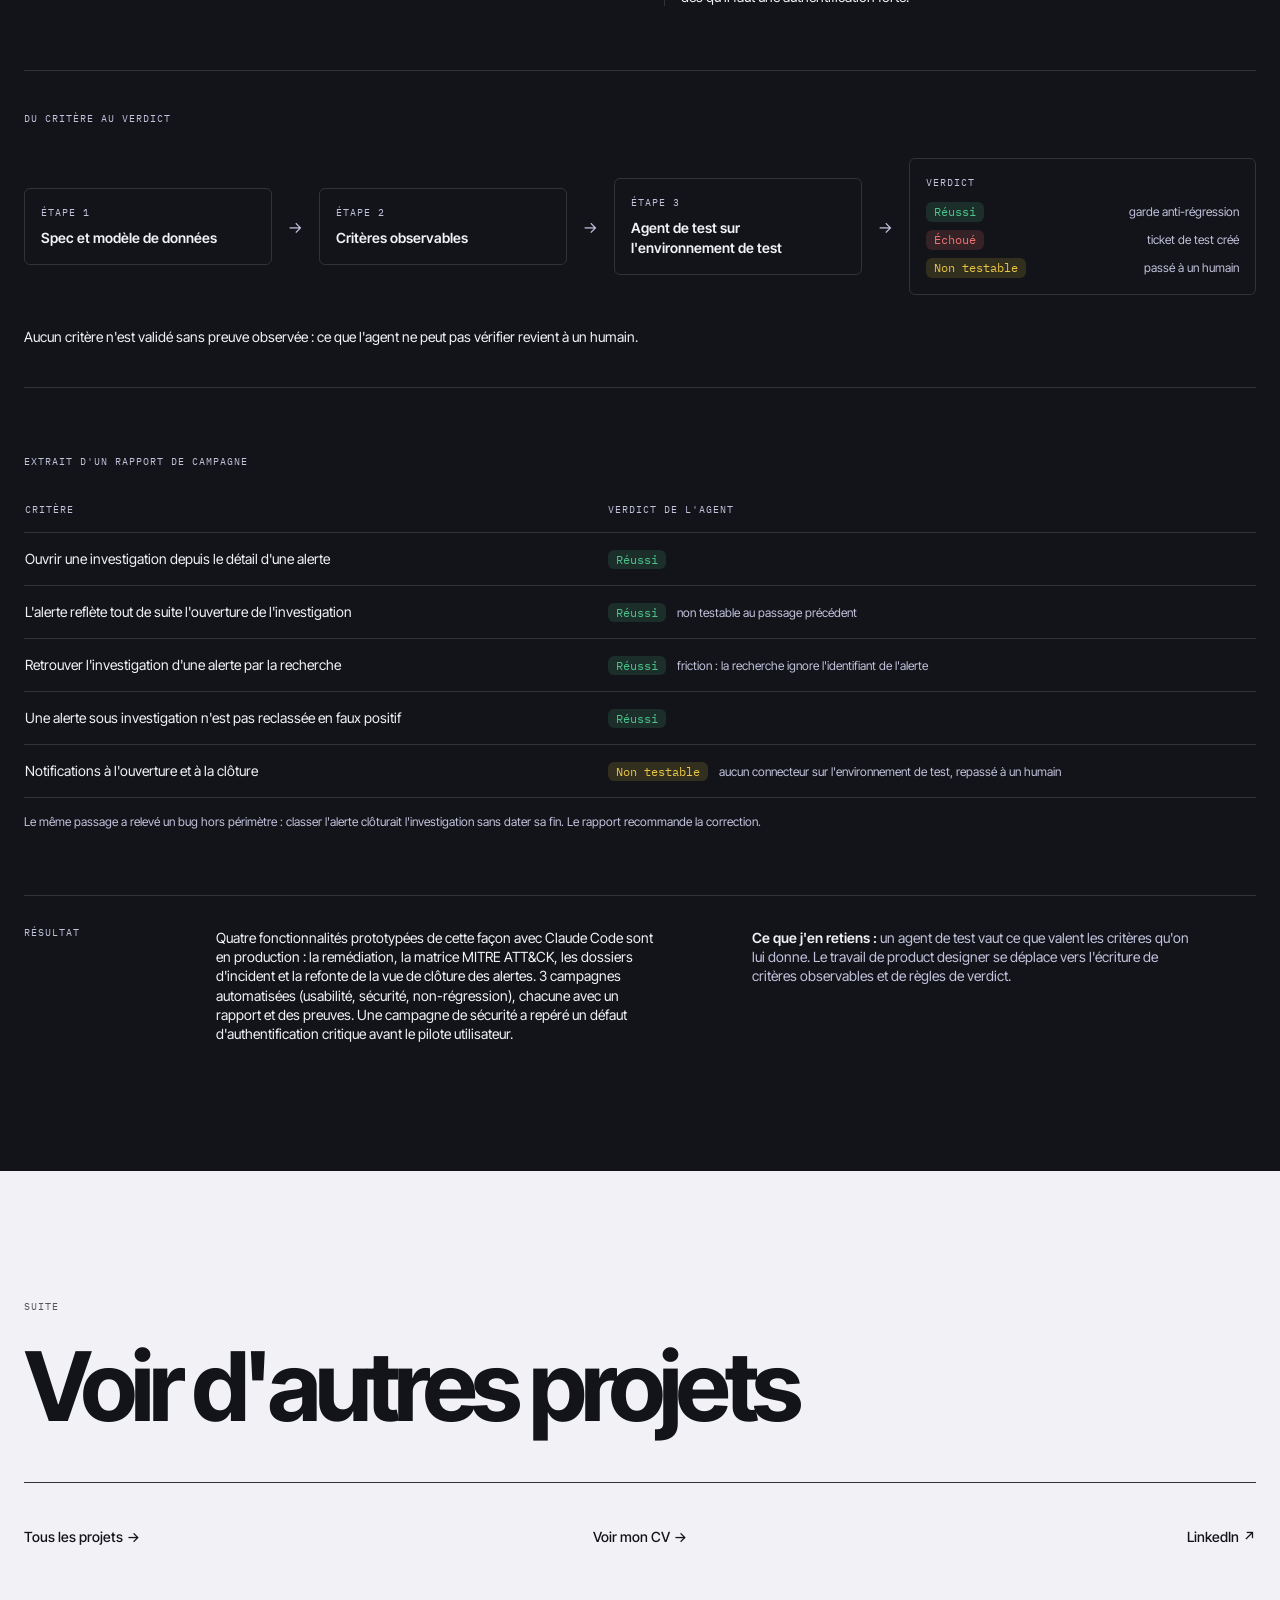
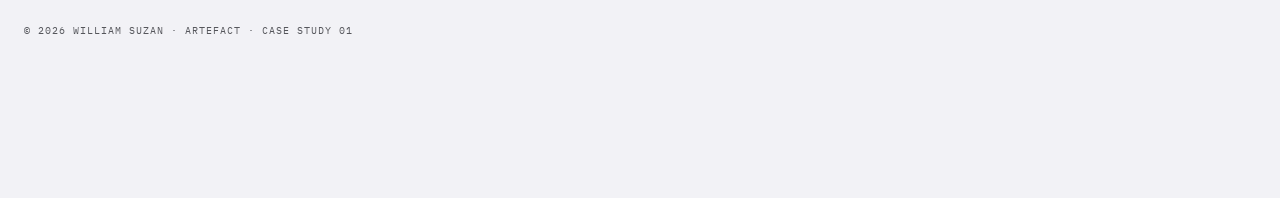
==== commit 476c3896: "Refonte du site dans la DNA Room & Pillar, accent bleu électrique - Les trois pages (CV, portfolio, " ====
--- a/artefact.html
+++ b/artefact.html
@@ -5,7 +5,7 @@
 <meta name="viewport" content="width=device-width, initial-scale=1.0">
 <title>Artefact · Case study · William Suzan</title>
 <meta name="description" content="Case study : Artefact, plateforme d'investigation pour analystes SOC. Protocole de test, audit heuristique et design system réaligné sur le code.">
-<meta name="theme-color" content="#08090C">
+<meta name="theme-color" content="#131419">
 <link rel="canonical" href="https://wllmszn.github.io/artefact.html">
 
 <!-- Partage social -->
@@ -23,1095 +23,320 @@
 <meta name="twitter:description" content="Plateforme d'investigation pour analystes SOC. Case study de William Suzan, Product Designer UX/UI.">
 <meta name="twitter:image" content="https://wllmszn.github.io/assets/og-cover.jpg">
 
-<link rel="icon" href="data:image/svg+xml,<svg xmlns='http://www.w3.org/2000/svg' viewBox='0 0 100 100'><rect width='100' height='100' rx='22' fill='%230B0D11'/><text x='50' y='70' font-family='Georgia,serif' font-size='60' fill='%23E8835A' text-anchor='middle'>W</text></svg>">
+<link rel="icon" href="data:image/svg+xml,<svg xmlns='http://www.w3.org/2000/svg' viewBox='0 0 100 100'><rect width='100' height='100' rx='22' fill='%23131419'/><text x='50' y='70' font-family='Georgia,serif' font-size='60' fill='%234C82FF' text-anchor='middle'>W</text></svg>">
 
 <link rel="preconnect" href="https://fonts.googleapis.com">
 <link rel="preconnect" href="https://fonts.gstatic.com" crossorigin>
-<link href="https://fonts.googleapis.com/css2?family=Instrument+Serif:ital@0;1&family=Inter:wght@300;400;500&family=JetBrains+Mono:wght@400&display=swap" rel="stylesheet">
-
-<style>
-  :root {
-    color-scheme: dark;
-    --bg: #08090C;
-    --bg-2: #0E1015;
-    --surface: rgba(255, 255, 255, 0.025);
-    --surface-2: rgba(255, 255, 255, 0.04);
-    --ink: #ECEEF2;
-    --ink-2: #A8ADB8;
-    /* #5C6270 donnait 3,3:1 sur --bg : échec WCAG AA. #7E8595 = 5,2:1. */
-    --ink-3: #7E8595;
-    --line: rgba(255, 255, 255, 0.06);
-    --line-2: rgba(255, 255, 255, 0.1);
-    --accent: #E8835A;
-    --accent-2: #B9C7FF;
-    --accent-3: #7BD9C4;
-    --serif: 'Instrument Serif', Georgia, serif;
-    --sans: 'Inter', -apple-system, sans-serif;
-    --mono: 'JetBrains Mono', monospace;
-  }
-
-  * { box-sizing: border-box; margin: 0; padding: 0; }
-  html { scroll-behavior: smooth; }
-  /* .placeholder est en display:flex, qui écrase l'attribut hidden sans ça. */
-  [hidden] { display: none !important; }
-
-  /* Sans ça, chaque ancre atterrit sous la nav flottante. */
-  [id] { scroll-margin-top: 96px; }
-
-  /* Focus clavier dessiné (il n'y en avait aucun). */
-  :where(a, button, [tabindex]):focus-visible {
-    outline: 2px solid var(--accent-3);
-    outline-offset: 3px;
-    border-radius: 4px;
-  }
-
-  /* Lien d'évitement */
-  .skip-link {
-    position: absolute; left: 12px; top: -60px; z-index: 100;
-    background: var(--bg-2); color: var(--ink); border: 1px solid var(--line-2);
-    padding: 10px 16px; border-radius: 8px; font-size: 14px; text-decoration: none;
-    transition: top 0.15s;
-  }
-  .skip-link:focus { top: 12px; }
-
-  /* Sélecteur de langue (la page portait 63 traductions sans moyen de les afficher). */
-  .lang-buttons { display: flex; align-items: center; padding: 0 6px; gap: 2px; }
-  .lang-btn {
-    font-family: var(--mono); font-size: 11px; padding: 4px 7px; border: 0;
-    background: transparent; color: var(--ink-3); cursor: pointer;
-    transition: color 0.18s; letter-spacing: 0.04em; border-radius: 4px;
-    min-height: 24px; min-width: 24px;
-    display: inline-flex; align-items: center; justify-content: center;
-  }
-  .lang-btn:hover, .lang-btn.active { color: var(--ink); }
-  .lang-sep { color: var(--ink-3); font-family: var(--mono); font-size: 11px; }
-
-  body {
-    font-family: var(--sans);
-    color: var(--ink);
-    background: var(--bg);
-    line-height: 1.6;
-    font-size: 16px;
-    -webkit-font-smoothing: antialiased;
-    -moz-osx-font-smoothing: grayscale;
-    overflow-x: hidden;
-    position: relative;
-    min-height: 100vh;
-  }
-
-  /* === HALOS === */
-  .halos { position: fixed; inset: 0; pointer-events: none; z-index: 0; overflow: hidden; }
-  .halo { position: absolute; border-radius: 50%; filter: blur(160px); will-change: transform; }
-  .halo-1 { width: 600px; height: 600px; background: #4A5FC1; top: -200px; right: -150px; opacity: 0.1; animation: drift1 45s ease-in-out infinite; }
-  .halo-2 { width: 700px; height: 700px; background: #E8835A; top: 50%; left: -250px; opacity: 0.08; animation: drift2 52s ease-in-out infinite; }
-  @keyframes drift1 { 0%,100%{transform:translate(0,0) scale(1);} 50%{transform:translate(-50px,80px) scale(1.1);} }
-  @keyframes drift2 { 0%,100%{transform:translate(0,0) scale(1);} 50%{transform:translate(80px,-50px) scale(0.95);} }
-  body::after {
-    content: ''; position: fixed; inset: 0; pointer-events: none; z-index: 1;
-    opacity: 0.03; mix-blend-mode: overlay;
-    background-image: url("data:image/svg+xml,%3Csvg viewBox='0 0 200 200' xmlns='http://www.w3.org/2000/svg'%3E%3Cfilter id='n'%3E%3CfeTurbulence type='fractalNoise' baseFrequency='0.85' numOctaves='3'/%3E%3C/filter%3E%3Crect width='100%25' height='100%25' filter='url(%23n)'/%3E%3C/svg%3E");
-  }
-
-  .sr-only { position: absolute; width: 1px; height: 1px; padding: 0; margin: -1px; overflow: hidden; clip: rect(0,0,0,0); white-space: nowrap; border: 0; }
-  ::selection { background: var(--accent); color: var(--bg); }
-
-  /* === NAV (simplifiée, juste retour) === */
-  .nav {
-    position: fixed;
-    top: 16px; left: 50%;
-    transform: translateX(-50%);
-    z-index: 50;
-    padding: 10px 14px 10px 14px;
-    display: flex;
-    align-items: center;
-    gap: 18px;
-    background: rgba(8, 9, 12, 0.7);
-    backdrop-filter: blur(20px) saturate(180%);
-    -webkit-backdrop-filter: blur(20px) saturate(180%);
-    border: 0.5px solid var(--line-2);
-    border-radius: 999px;
-    box-shadow: 0 8px 32px rgba(0,0,0,0.4), inset 0 1px 0 rgba(255,255,255,0.04);
-  }
-  .nav-back {
-    font-family: var(--sans);
-    font-size: 13px;
-    color: var(--ink-2);
-    text-decoration: none;
-    display: inline-flex;
-    align-items: center;
-    gap: 8px;
-    padding: 4px 10px;
-    border-radius: 999px;
-    transition: color 0.18s, background 0.18s;
-  }
-  .nav-back:hover { color: var(--ink); background: var(--surface-2); }
-  .nav-divider { width: 0.5px; height: 14px; background: var(--line-2); }
-  .nav-current {
-    font-family: var(--mono);
-    font-size: 11px;
-    color: var(--ink-3);
-    letter-spacing: 0.04em;
-  }
-  .nav-right { display: flex; align-items: center; gap: 4px; margin-left: auto; }
-  .nav-icon-link {
-    width: 30px; height: 30px;
-    display: inline-flex;
-    align-items: center;
-    justify-content: center;
-    border-radius: 50%;
-    color: var(--ink-2);
-    transition: background 0.18s, color 0.18s;
-    text-decoration: none;
-  }
-  .nav-icon-link:hover { background: var(--surface-2); color: var(--ink); }
-  .nav-icon-link svg { width: 15px; height: 15px; }
-
-  /* === WRAPPER === */
-  .wrap {
-    max-width: 1280px;
-    margin: 0 auto;
-    padding: 0 40px;
-    position: relative;
-    z-index: 2;
-  }
-  .narrow {
-    max-width: 760px;
-    margin: 0 auto;
-  }
-
-  /* === HERO === */
-  .case-hero {
-    padding: 160px 0 80px;
-  }
-  .case-eyebrow {
-    display: flex;
-    align-items: center;
-    gap: 12px;
-    font-family: var(--mono);
-    font-size: 11px;
-    letter-spacing: 0.1em;
-    text-transform: uppercase;
-    color: var(--ink-3);
-    margin-bottom: 40px;
-  }
-  .case-eyebrow .pill {
-    padding: 4px 10px;
-    background: rgba(123,217,196,0.1);
-    color: var(--accent-3);
-    border: 0.5px solid rgba(123,217,196,0.3);
-    border-radius: 999px;
-    font-size: 10px;
-    display: inline-flex;
-    align-items: center;
-    gap: 6px;
-  }
-  .case-eyebrow .pill::before {
-    content: '';
-    width: 5px; height: 5px;
-    background: var(--accent-3);
-    border-radius: 50%;
-    animation: pulse 2.4s ease-in-out infinite;
-  }
-  @keyframes pulse { 0%,100%{opacity:1;transform:scale(1);} 50%{opacity:0.5;transform:scale(0.85);} }
-
-  .case-title {
-    font-family: var(--serif);
-    font-size: clamp(56px, 9vw, 152px);
-    line-height: 0.9;
-    letter-spacing: -0.035em;
-    font-weight: 400;
-    margin-bottom: 32px;
-  }
-  .case-title .it { font-style: italic; color: var(--ink-2); }
-  .case-title .grad {
-    background: linear-gradient(135deg, #E8835A 0%, #B9C7FF 100%);
-    -webkit-background-clip: text;
-    -webkit-text-fill-color: transparent;
-    background-clip: text;
-    font-style: italic;
-  }
-
-  .case-subtitle {
-    font-family: var(--serif);
-    font-style: italic;
-    font-size: clamp(20px, 2.2vw, 28px);
-    line-height: 1.35;
-    color: var(--ink-2);
-    max-width: 720px;
-    margin-bottom: 80px;
-  }
-
-  /* === META TABLE === */
-  .case-meta {
-    display: grid;
-    grid-template-columns: repeat(4, 1fr);
-    gap: 0;
-    border-top: 0.5px solid var(--line);
-    border-bottom: 0.5px solid var(--line);
-    margin-bottom: 100px;
-  }
-  .meta-cell {
-    padding: 28px 0;
-    border-right: 0.5px solid var(--line);
-  }
-  .meta-cell:last-child { border-right: 0; }
-  .meta-cell:not(:first-child) { padding-left: 32px; }
-  .meta-label {
-    font-family: var(--mono);
-    font-size: 10px;
-    letter-spacing: 0.1em;
-    text-transform: uppercase;
-    color: var(--ink-3);
-    margin-bottom: 8px;
-    display: block;
-  }
-  .meta-value {
-    font-family: var(--serif);
-    font-size: 18px;
-    line-height: 1.3;
-    color: var(--ink);
-  }
-
-  /* === HERO IMAGE === */
-  .case-hero-image {
-    /* 2/1 = ratio exact de artefact-overview.webp (1600x800) : aucun rognage.
-       Le 16/9 d'origine coupait la barre latérale de navigation du produit. */
-    aspect-ratio: 2/1;
-    background: linear-gradient(180deg, var(--surface-2), var(--surface));
-    border: 0.5px solid var(--line);
-    border-radius: 16px;
-    overflow: hidden;
-    margin-bottom: 120px;
-    position: relative;
-  }
-  .case-hero-image img { width: 100%; height: 100%; object-fit: cover; display: block; }
-  .case-hero-image .placeholder {
-    width: 100%; height: 100%;
-    display: flex;
-    align-items: center;
-    justify-content: center;
-    background:
-      radial-gradient(circle at 20% 30%, rgba(232,131,90,0.15), transparent 50%),
-      radial-gradient(circle at 80% 70%, rgba(74,95,193,0.22), transparent 50%),
-      linear-gradient(135deg, #0C447C 0%, #042C53 100%);
-    position: relative;
-  }
-  .placeholder-tag {
-    position: absolute;
-    top: 24px; left: 24px;
-    font-family: var(--mono);
-    font-size: 10px;
-    letter-spacing: 0.1em;
-    color: var(--ink-3);
-    padding: 5px 11px;
-    border: 0.5px solid var(--line-2);
-    border-radius: 999px;
-    background: rgba(8,9,12,0.4);
-    backdrop-filter: blur(10px);
-  }
-  .placeholder-inner {
-    width: 70%; max-width: 700px;
-  }
-  .placeholder-inner svg { width: 100%; height: auto; display: block; }
-
-  /* === CHAPTER === */
-  .chapter {
-    padding: 80px 0;
-  }
-  .chapter-num {
-    font-family: var(--mono);
-    font-size: 11px;
-    letter-spacing: 0.12em;
-    text-transform: uppercase;
-    color: var(--ink-3);
-    margin-bottom: 32px;
-    display: inline-flex;
-    align-items: center;
-    gap: 12px;
-  }
-  .chapter-num::before {
-    content: '';
-    width: 28px; height: 0.5px;
-    background: var(--line-2);
-  }
-  .chapter-title {
-    font-family: var(--serif);
-    font-size: clamp(36px, 5vw, 64px);
-    line-height: 1;
-    letter-spacing: -0.025em;
-    font-weight: 400;
-    margin-bottom: 40px;
-  }
-  .chapter-title .it { font-style: italic; color: var(--ink-2); }
-
-  .prose {
-    font-size: 17px;
-    line-height: 1.7;
-    color: var(--ink-2);
-  }
-  .prose p { margin-bottom: 24px; }
-  .prose p:last-child { margin-bottom: 0; }
-  .prose strong { color: var(--ink); font-weight: 500; }
-  .prose em { color: var(--ink); font-style: italic; }
-
-  .quote {
-    font-family: var(--serif);
-    font-style: italic;
-    font-size: clamp(24px, 2.6vw, 32px);
-    line-height: 1.35;
-    color: var(--ink);
-    padding: 40px 0 40px 32px;
-    border-left: 1px solid var(--accent);
-    margin: 40px 0;
-    max-width: 720px;
-  }
-  .quote-attr {
-    margin-top: 20px;
-    font-family: var(--mono);
-    font-size: 11px;
-    letter-spacing: 0.08em;
-    text-transform: uppercase;
-    color: var(--ink-3);
-    font-style: normal;
-  }
-
-  /* === IMAGE BLOCKS === */
-  .image-block {
-    margin: 60px 0;
-  }
-  .image-block.wide {
-    margin-left: calc(-1 * ((100vw - 760px) / 2 - 40px));
-    margin-right: calc(-1 * ((100vw - 760px) / 2 - 40px));
-    max-width: none;
-  }
-  .image-frame {
-    background: linear-gradient(180deg, var(--surface-2), var(--surface));
-    border: 0.5px solid var(--line);
-    border-radius: 14px;
-    overflow: hidden;
-    aspect-ratio: 16/10;
-    position: relative;
-  }
-  .image-frame img { width: 100%; height: 100%; object-fit: cover; display: block; }
-  .image-frame .placeholder {
-    width: 100%; height: 100%;
-    display: flex; align-items: center; justify-content: center;
-    background:
-      radial-gradient(circle at 30% 50%, rgba(232,131,90,0.1), transparent 50%),
-      linear-gradient(135deg, #0C2440 0%, #051628 100%);
-    position: relative;
-  }
-  .image-caption {
-    margin-top: 16px;
-    font-family: var(--mono);
-    font-size: 11px;
-    letter-spacing: 0.04em;
-    color: var(--ink-3);
-    text-align: left;
-  }
-
-  .image-pair {
-    display: grid;
-    grid-template-columns: 1fr 1fr;
-    gap: 16px;
-    margin: 60px 0;
-  }
-  .image-pair .image-frame { aspect-ratio: 4/3; }
-
-  /* === KPI === */
-  .kpi-grid {
-    display: grid;
-    grid-template-columns: repeat(4, 1fr);
-    gap: 0;
-    margin: 60px 0;
-    padding: 40px 0;
-    border-top: 0.5px solid var(--line);
-    border-bottom: 0.5px solid var(--line);
-  }
-  .kpi-cell {
-    padding: 0 24px;
-    border-right: 0.5px solid var(--line);
-  }
-  .kpi-cell:last-child { border-right: 0; }
-  .kpi-cell:first-child { padding-left: 0; }
-  .kpi-val {
-    font-family: var(--serif);
-    font-size: clamp(40px, 4vw, 56px);
-    line-height: 1;
-    margin-bottom: 10px;
-    letter-spacing: -0.02em;
-    font-style: italic;
-    background: linear-gradient(135deg, #E8835A 0%, #B9C7FF 100%);
-    -webkit-background-clip: text;
-    -webkit-text-fill-color: transparent;
-    background-clip: text;
-  }
-  .kpi-val .plus { font-size: 0.6em; color: var(--ink-3); -webkit-text-fill-color: var(--ink-3); }
-  .kpi-lbl {
-    font-family: var(--mono);
-    font-size: 10px;
-    letter-spacing: 0.08em;
-    text-transform: uppercase;
-    color: var(--ink-3);
-    line-height: 1.4;
-  }
-
-  /* === PRINCIPLES === */
-  .principles {
-    display: grid;
-    grid-template-columns: repeat(3, 1fr);
-    gap: 1px;
-    background: var(--line);
-    border: 0.5px solid var(--line);
-    border-radius: 14px;
-    overflow: hidden;
-    margin: 60px 0;
-  }
-  .principle {
-    background: var(--bg-2);
-    padding: 32px 28px;
-  }
-  .principle-num {
-    font-family: var(--mono);
-    font-size: 10px;
-    color: var(--ink-3);
-    margin-bottom: 16px;
-    letter-spacing: 0.08em;
-  }
-  .principle-title {
-    font-family: var(--serif);
-    font-size: 22px;
-    line-height: 1.2;
-    margin-bottom: 12px;
-    letter-spacing: -0.015em;
-    color: var(--ink);
-  }
-  .principle-title .it { font-style: italic; color: var(--ink-2); }
-  .principle-desc {
-    font-size: 14px;
-    line-height: 1.55;
-    color: var(--ink-2);
-  }
-
-  /* === NEXT === */
-  .next {
-    padding: 120px 0 100px;
-    border-top: 0.5px solid var(--line);
-    text-align: left;
-  }
-  .next-label {
-    font-family: var(--mono);
-    font-size: 11px;
-    letter-spacing: 0.1em;
-    text-transform: uppercase;
-    color: var(--ink-3);
-    margin-bottom: 24px;
-    display: inline-flex;
-    align-items: center;
-    gap: 12px;
-  }
-  .next-label::before { content: ''; width: 28px; height: 0.5px; background: var(--line-2); }
-  .next-title {
-    font-family: var(--serif);
-    font-size: clamp(48px, 8vw, 144px);
-    line-height: 0.92;
-    letter-spacing: -0.03em;
-    font-weight: 400;
-    margin-bottom: 48px;
-  }
-  .next-title .grad {
-    background: linear-gradient(135deg, #E8835A 0%, #B9C7FF 100%);
-    -webkit-background-clip: text;
-    -webkit-text-fill-color: transparent;
-    background-clip: text;
-    font-style: italic;
-  }
-  .next-row { display: flex; gap: 16px; flex-wrap: wrap; }
-  .cta-btn {
-    display: inline-flex;
-    align-items: center;
-    gap: 10px;
-    padding: 14px 26px;
-    background: var(--ink);
-    color: var(--bg);
-    text-decoration: none;
-    font-family: var(--sans);
-    font-size: 13px;
-    font-weight: 500;
-    border-radius: 999px;
-    transition: transform 0.2s, box-shadow 0.2s;
-  }
-  .cta-btn:hover { transform: translateY(-2px); box-shadow: 0 12px 32px rgba(236,238,242,0.15); }
-  .cta-btn.ghost {
-    background: var(--surface);
-    color: var(--ink);
-    border: 0.5px solid var(--line-2);
-    backdrop-filter: blur(10px);
-  }
-  .cta-btn.ghost:hover { background: var(--surface-2); }
-
-  /* === FOOTER === */
-  .footer {
-    border-top: 0.5px solid var(--line);
-    padding: 32px 0;
-    display: flex;
-    justify-content: space-between;
-    align-items: center;
-    font-family: var(--mono);
-    font-size: 11px;
-    color: var(--ink-3);
-    letter-spacing: 0.04em;
-    flex-wrap: wrap;
-    gap: 16px;
-  }
-  .footer a { color: var(--ink-2); text-decoration: none; }
-  .footer a:hover { color: var(--ink); }
-
-  /* === RESPONSIVE === */
-  @media (max-width: 980px) {
-    .wrap { padding: 0 20px; }
-    .narrow { padding: 0 20px; }
-    .nav { left: 12px; right: 12px; transform: none; padding: 8px 12px; gap: 10px; }
-    /* Sous 400px, « Artefact » + le sélecteur de langue font déborder la nav de 2px.
-       Le titre de la page est juste en dessous, l'étiquette est redondante. */
-    @media (max-width: 400px) {
-      .nav-current, .nav-divider { display: none; }
-      .lang-buttons { padding: 0 2px; }
-    }
-    .case-hero { padding: 120px 0 60px; }
-    .case-meta { grid-template-columns: 1fr 1fr; }
-    .meta-cell { padding-left: 0 !important; padding-right: 16px; border-right: 0; border-bottom: 0.5px solid var(--line); }
-    .meta-cell:nth-child(2n) { padding-left: 16px !important; padding-right: 0; }
-    .meta-cell:nth-last-child(-n+2) { border-bottom: 0; }
-    .case-hero-image { margin-bottom: 60px; }
-    .image-block.wide { margin-left: 0; margin-right: 0; }
-    .kpi-grid { grid-template-columns: 1fr 1fr; gap: 32px 0; padding: 32px 0; }
-    .kpi-cell { padding: 0 16px 0 0; border-right: 0.5px solid var(--line); }
-    .kpi-cell:nth-child(2n) { padding: 0 0 0 16px; border-right: 0; }
-    .principles { grid-template-columns: 1fr; }
-    .image-pair { grid-template-columns: 1fr; }
-    .chapter { padding: 50px 0; }
-    .quote { padding: 28px 0 28px 20px; }
-  }
-
-  @keyframes fadeUp { from { opacity: 0; transform: translateY(20px); } to { opacity: 1; transform: translateY(0); } }
-  .case-eyebrow, .case-title, .case-subtitle { animation: fadeUp 0.8s ease backwards; }
-  .case-eyebrow { animation-delay: 0.05s; }
-  .case-title { animation-delay: 0.15s; }
-  .case-subtitle { animation-delay: 0.3s; }
-
-  @media (prefers-reduced-motion: reduce) {
-    *, *::before, *::after { animation-duration: 0.01ms !important; animation-iteration-count: 1 !important; transition-duration: 0.01ms !important; }
-    .halo { animation: none !important; }
-    /* Le scroll fluide est précisément ce qui déclenche les troubles vestibulaires. */
-    html { scroll-behavior: auto !important; }
-  }
-
-  /* Contraste forcé (Windows) : sans ça, les 4 KPI et les titres en dégradé sont invisibles. */
-  @media (forced-colors: active) {
-    .grad, .case-title .grad, .next-title .grad, .kpi-val {
-      -webkit-text-fill-color: currentColor;
-      background: none;
-    }
-    .halos, body::after { display: none; }
-  }
-
-  /* === SOBRIÉTÉ (oct. 2026) ===
-     Retire les marqueurs de site « généré » : libellés en capitales à chasse fixe,
-     filets décoratifs devant les titres, texte en dégradé, halos lumineux, pastilles. */
-  .halos { display: none !important; }
-  .section-label, .hero-eyebrow, .chapter-num, .case-eyebrow, .meta-label, .kpi-lbl, .stat-lbl,
-  .impact-lbl, .project-cat, .project-year, .expertise-num, .hero-meta, .hero-scroll, .exp-period,
-  .exp-company, .edu-year, .stack-cat, .skill-num, .beyond-meta, .image-caption, .principle-num,
-  .next-label, .contact-link-label, .footer, .nav-brand, .nav-current, .lang-btn, .lang-sep {
-    font-family: var(--sans) !important; text-transform: none !important; letter-spacing: 0 !important;
-  }
-  .section-label::before, .hero-eyebrow::before, .chapter-num::before, .next-label::before,
-  .manifesto-sign::before, .case-eyebrow .pill::before { display: none !important; }
-  .section-label, .chapter-num, .next-label { font-size: 13px !important; color: var(--ink-3); }
-  .stat-lbl, .impact-lbl, .kpi-lbl, .beyond-meta, .project-cat, .project-year, .meta-label { font-size: 12.5px !important; line-height: 1.45 !important; }
-  .grad, .hero-title .grad, .case-title .grad, .contact-title .grad, .next-title .grad, .impact-val .grad, .manifesto-text .grad {
-    background: none !important; -webkit-background-clip: border-box !important; background-clip: border-box !important;
-    -webkit-text-fill-color: currentColor !important; color: var(--accent) !important;
-  }
-  .kpi-val { background: none !important; -webkit-text-fill-color: currentColor !important; color: var(--ink) !important; }
-  .impact-val .grad, .kpi-val .plus { color: var(--ink) !important; -webkit-text-fill-color: currentColor !important; }
-  .hero-avatar { display: none !important; }
-  .hero-intro { grid-template-columns: 1fr !important; }
-  .nav-brand .badge { display: none !important; }
-
-  .nav {
-    top: 0; left: 0; right: 0; transform: none;
-    border: 0; border-bottom: 0.5px solid var(--line);
-    border-radius: 0; box-shadow: none;
-    padding: 12px max(40px, calc((100vw - 1200px) / 2 + 40px));
-    justify-content: space-between;
-    background: rgba(11, 13, 17, 0.88);
-    backdrop-filter: blur(12px); -webkit-backdrop-filter: blur(12px);
-  }
-  .nav-divider { display: none; }
-  .nav-brand, .nav-current { font-size: 14px; font-weight: 500; }
-  .nav-back { border-radius: 6px; }
-  .wrap { max-width: 1200px; }
-  .cta-btn { border-radius: 6px; }
-  .cta-btn:hover { transform: none; box-shadow: none; opacity: 0.9; }
-
-  /* === ÉCHELLE ÉDITORIALE (oct. 2026), comme la page CV === */
-  .case-hero { padding: 120px 40px 56px; }
-  .case-title { font-size: clamp(40px, 5.4vw, 72px); line-height: 1; }
-  .case-subtitle { font-size: 19px; }
-  .meta-cell { padding-top: 18px; padding-bottom: 18px; }
-  .meta-value { font-size: 16px; }
-  .case-hero-image { border-radius: 8px; }
-  .chapter { padding: 56px 0; }
-  .chapter-title { font-size: clamp(28px, 3vw, 40px); line-height: 1.08; }
-  .prose { font-size: 16px; }
-  .prose p { margin-bottom: 18px; }
-  .kpi-grid { padding: 28px 0; }
-  .kpi-val { font-size: 32px !important; }
-  .principle-title { font-size: 19px; }
-  .next { padding-left: 40px; padding-right: 40px; }
-  .next-title { font-size: clamp(32px, 4vw, 52px); line-height: 1.05; }
-  .footer { padding-left: 40px; padding-right: 40px; }
-  @media (max-width: 980px) {
-    .nav { padding: 8px 20px; }
-    .case-hero { padding: 92px 20px 40px; }
-    .next, .footer { padding-left: 20px; padding-right: 20px; }
-  }
-
-  /* === CASE STUDY EN 4 CAS (oct. 2026) === */
-  .chapter { scroll-margin-top: 72px; }
-  .narrow[id] { scroll-margin-top: 64px; }
-  .chapter-title { margin-bottom: 24px; }
-  .prose a { color: var(--ink); text-decoration: underline; text-underline-offset: 3px; text-decoration-color: var(--line-2); }
-  .prose a:hover { text-decoration-color: var(--accent); }
-  .prose ul, .prose ol { margin: 0 0 18px; padding-left: 22px; }
-  .prose li { margin-bottom: 8px; }
-  .prose li::marker { color: var(--ink-3); }
-  .case-label { margin: 28px 0 10px !important; font-family: var(--sans); font-size: 13px; font-weight: 600; color: var(--ink); }
-  .table-wrap { overflow-x: auto; margin: 4px 0 20px; }
-  .data-table { width: 100%; border-collapse: collapse; font-size: 14.5px; line-height: 1.5; }
-  .data-table th, .data-table td { text-align: left; vertical-align: top; padding: 10px 14px 10px 0; border-bottom: 0.5px solid var(--line); color: var(--ink-2); }
-  .data-table th { color: var(--ink); font-weight: 500; font-size: 13px; }
-  .data-table td:last-child, .data-table th:last-child { padding-right: 0; }
-  .figure { margin: 28px 0 32px; }
-  .figure img { width: 100%; height: auto; display: block; border-radius: 8px; background: #fff; border: 0.5px solid var(--line); }
-  .figure figcaption { margin-top: 10px; font-size: 13px; line-height: 1.5; color: var(--ink-3); }
-  .flow svg { width: 100%; height: auto; display: block; }
-  .kpi-grid { margin: 36px 0 0; }
-  .case-meta { grid-template-columns: repeat(3, 1fr); }
-</style>
+<link href="https://fonts.googleapis.com/css2?family=Inter+Tight:wght@400;500;600;700&family=IBM+Plex+Mono:wght@400;500&display=swap" rel="stylesheet">
+<link rel="stylesheet" href="assets/site.css">
 </head>
-
-<body>
-
-<a href="#main" class="skip-link" data-fr="Aller au contenu" data-en="Skip to content">Aller au contenu</a>
-
-<div class="halos" aria-hidden="true">
-  <div class="halo halo-1"></div>
-  <div class="halo halo-2"></div>
-</div>
-
-<nav class="nav">
-  <a href="portfolio.html" class="nav-back">
-    <span>←</span>
-    <span data-fr="Tous les projets" data-en="All projects">Tous les projets</span>
-  </a>
-  <span class="nav-divider"></span>
-  <span class="nav-current">Artefact</span>
-  <div class="nav-right">
-    <a href="https://www.linkedin.com/in/william-suzan/" target="_blank" rel="noopener" class="nav-icon-link" aria-label="LinkedIn">
-      <svg viewBox="0 0 24 24" fill="currentColor" xmlns="http://www.w3.org/2000/svg">
-        <path d="M20.447 20.452h-3.554v-5.569c0-1.328-.027-3.037-1.852-3.037-1.853 0-2.136 1.445-2.136 2.939v5.667H9.351V9h3.414v1.561h.046c.477-.9 1.637-1.85 3.37-1.85 3.601 0 4.267 2.37 4.267 5.455v6.286zM5.337 7.433a2.062 2.062 0 01-2.063-2.065 2.063 2.063 0 112.063 2.065zm1.782 13.019H3.555V9h3.564v11.452zM22.225 0H1.771C.792 0 0 .774 0 1.729v20.542C0 23.227.792 24 1.771 24h20.451C23.2 24 24 23.227 24 22.271V1.729C24 .774 23.2 0 22.222 0h.003z"/>
-      </svg>
-    </a>
-    <div class="lang-buttons" role="group" aria-label="Language switcher">
-      <button id="lang-fr" class="lang-btn active" aria-label="Français" aria-pressed="true">FR</button>
-      <span class="lang-sep">/</span>
-      <button id="lang-en" class="lang-btn" aria-label="English" aria-pressed="false">EN</button>
-    </div>
+<body class="min-h-screen bg-base text-ink font-body antialiased" data-title-fr="Artefact · Case study · William Suzan" data-title-en="Artefact · Case study · William Suzan">
+<a href="#main" class="sr-only focus:not-sr-only focus:absolute focus:left-4 focus:top-4 focus:z-50 rounded-ui bg-accent px-3 py-2 text-sm font-medium text-accent-ink" data-fr="Aller au contenu" data-en="Skip to content">Aller au contenu</a>
+
+<header class="px-6 pt-6">
+  <div class="mx-auto flex max-w-7xl items-center gap-4 font-display text-sm font-semibold tracking-tight">
+    <a href="portfolio.html" class="inline-flex min-h-11 shrink-0 items-center gap-1 rounded-ui text-accent focus-visible:outline-none focus-visible:ring-2 focus-visible:ring-accent" data-fr="&lt;span aria-hidden=&quot;true&quot;&gt;←&lt;/span&gt; Tous les projets" data-en="&lt;span aria-hidden=&quot;true&quot;&gt;←&lt;/span&gt; All projects"><span aria-hidden="true">←</span> Tous les projets</a>
+    <span class="h-px flex-1 bg-line" aria-hidden="true"></span>
+    <span class="hidden shrink-0 font-mono text-[10px] font-normal uppercase tracking-widest text-muted sm:inline" data-fr="Case study · 01" data-en="Case study · 01">Case study · 01</span>
+    <span class="hidden h-px flex-1 bg-line sm:block" aria-hidden="true"></span>
+    <a href="index.html" class="inline-flex min-h-11 shrink-0 items-center rounded-ui focus-visible:outline-none focus-visible:ring-2 focus-visible:ring-accent">William Suzan</a>
+    <div role="group" aria-label="Langue" data-en-aria-label="Language" class="ml-4 flex shrink-0 items-center gap-1 font-mono text-[10px] font-normal uppercase tracking-widest"><button type="button" id="lang-fr" aria-label="Français" aria-pressed="true" class="inline-flex min-h-11 min-w-6 items-center justify-center text-muted hover:text-ink aria-pressed:text-ink focus-visible:outline-none focus-visible:ring-2 focus-visible:ring-accent">FR</button><span class="text-muted" aria-hidden="true">/</span><button type="button" id="lang-en" aria-label="English" aria-pressed="false" class="inline-flex min-h-11 min-w-6 items-center justify-center text-muted hover:text-ink aria-pressed:text-ink focus-visible:outline-none focus-visible:ring-2 focus-visible:ring-accent">EN</button></div>
+  </div>
+</header>
+
+<main id="main">
+  <section class="px-6 pb-16 pt-16 md:pt-24">
+    <div class="mx-auto max-w-7xl">
+      <p class="mb-6 font-mono text-[10px] uppercase tracking-widest text-muted" data-fr="Artefact · Case study" data-en="Artefact · Case study">Artefact · Case study</p>
+      <h1 class="font-display text-5xl font-bold leading-none tracking-[-0.06em] sm:text-7xl md:text-[9vw]" data-fr="
+        &lt;span class=&quot;block&quot;&gt;Rendre la&lt;/span&gt;
+        &lt;span class=&quot;block text-muted&quot;&gt;cyber lisible&lt;/span&gt;
+      " data-en="
+        &lt;span class=&quot;block&quot;&gt;Making&lt;/span&gt;
+        &lt;span class=&quot;block text-muted&quot;&gt;cyber readable&lt;/span&gt;
+      ">
+        <span class="block">Rendre la</span>
+        <span class="block text-muted">cyber lisible</span>
+      </h1>
+      <p class="mt-10 max-w-md text-sm leading-snug text-muted" data-fr="Une plateforme d'investigation pour analystes SOC, qui doit rester lisible pour toutes les personnes qui suivent un incident." data-en="An investigation platform for SOC analysts that must stay readable for everyone following an incident.">Une plateforme d'investigation pour analystes SOC, qui doit rester lisible pour toutes les personnes qui suivent un incident.</p>
+      <dl class="mt-12 grid gap-6 border-t border-line pt-8 sm:grid-cols-3">
+        <div><dt class="font-mono text-[10px] uppercase tracking-widest text-muted" data-fr="Rôle" data-en="Role">Rôle</dt><dd class="mt-2 text-sm" data-fr="Product Designer UX/UI, cofondateur" data-en="UX/UI Product Designer, co-founder">Product Designer UX/UI, cofondateur</dd></div>
+        <div><dt class="font-mono text-[10px] uppercase tracking-widest text-muted" data-fr="Contexte" data-en="Context">Contexte</dt><dd class="mt-2 text-sm" data-fr="SaaS B2B, cybersécurité" data-en="B2B SaaS, cybersecurity">SaaS B2B, cybersécurité</dd></div>
+        <div><dt class="font-mono text-[10px] uppercase tracking-widest text-muted" data-fr="Équipe" data-en="Team">Équipe</dt><dd class="mt-2 text-sm" data-fr="4 personnes : dev, ingénieurs sécurité, métiers" data-en="4 people: dev, security engineers, domain experts">4 personnes : dev, ingénieurs sécurité, métiers</dd></div>
+      </dl>
+    </div>
+  </section>
+
+  <section class="px-6" aria-label="Chiffres clés" data-en-aria-label="Key figures">
+    <div class="mx-auto grid max-w-7xl grid-cols-2 border-y border-line md:grid-cols-4">
+      <div class="py-8 pr-6"><p class="whitespace-nowrap font-display text-4xl font-bold tracking-[-0.06em] tabular-nums md:text-5xl">11</p><p class="mt-2 text-xs leading-snug text-muted" data-fr="décisions produit tracées en tickets après une session de test" data-en="product decisions traced to tickets after one test session">décisions produit tracées en tickets après une session de test</p></div>
+      <div class="border-l border-line py-8 px-6"><p class="whitespace-nowrap font-display text-4xl font-bold tracking-[-0.06em] tabular-nums md:text-5xl">18 → 2</p><p class="mt-2 text-xs leading-snug text-muted" data-fr="niveaux de questions dans les guides, limite livrée après les tests" data-en="question levels in guides, a cap shipped after testing">niveaux de questions dans les guides, limite livrée après les tests</p></div>
+      <div class="border-t border-line py-8 pr-6 md:border-l md:border-t-0 md:pl-6"><p class="whitespace-nowrap font-display text-4xl font-bold tracking-[-0.06em] tabular-nums md:text-5xl">12</p><p class="mt-2 text-xs leading-snug text-muted" data-fr="corrections issues d'un audit heuristique, toutes livrées" data-en="fixes from a heuristic audit, all shipped">corrections issues d'un audit heuristique, toutes livrées</p></div>
+      <div class="border-l border-t border-line py-8 pl-6 md:border-t-0"><p class="whitespace-nowrap font-display text-4xl font-bold tracking-[-0.06em] tabular-nums md:text-5xl">8</p><p class="mt-2 text-xs leading-snug text-muted" data-fr="jeux de composants Figma créés en 24 h" data-en="Figma component sets built in 24 h">jeux de composants Figma créés en 24 h</p></div>
+    </div>
+  </section>
+
+  <section class="px-6 py-24 md:py-32" aria-labelledby="contexte-titre">
+    <div class="mx-auto grid max-w-7xl gap-12 md:grid-cols-2">
+      <div>
+        <p class="mb-6 font-mono text-[10px] uppercase tracking-widest text-muted" data-fr="Le contexte" data-en="Context">Le contexte</p>
+        <h2 id="contexte-titre" class="font-display text-4xl font-bold leading-none tracking-[-0.06em] md:text-6xl" data-fr="Le produit et mon rôle" data-en="The product and my role">Le produit et mon rôle</h2>
+        <p class="mt-8 max-w-md text-sm leading-snug text-muted" data-fr="Artefact est une plateforme d'investigation pour analystes SOC : alertes, investigation, réponse aux incidents. J'en suis cofondateur et j'y tiens le rôle de Product Designer UX/UI, avec un périmètre produit : roadmap, backlog, spécifications et critères d'acceptation." data-en="Artefact is an investigation platform for SOC analysts: alerts, investigation, incident response. I'm a co-founder and work as its UX/UI Product Designer, with product scope: roadmap, backlog, specifications and acceptance criteria.">Artefact est une plateforme d'investigation pour analystes SOC : alertes, investigation, réponse aux incidents. J'en suis cofondateur et j'y tiens le rôle de Product Designer UX/UI, avec un périmètre produit : roadmap, backlog, spécifications et critères d'acceptation.</p>
+        <p class="mt-4 max-w-md text-sm leading-snug text-ink" data-fr="Les quatre cas montrent comment je travaille : tester avant de trancher, auditer avant de redessiner, et ne rien considérer comme validé sans preuve." data-en="The four cases show how I work: test before deciding, audit before redesigning, and treat nothing as validated without evidence.">Les quatre cas montrent comment je travaille : tester avant de trancher, auditer avant de redessiner, et ne rien considérer comme validé sans preuve.</p>
+      </div>
+      <nav aria-label="Les quatre cas" class="self-end" data-en-aria-label="The four cases">
+        <ol class="border-t border-line">
+          <li class="border-b border-line" data-fr="&lt;a href=&quot;#cas-1&quot; class=&quot;grid min-h-11 grid-cols-[3rem_1fr_auto] items-center gap-4 rounded-ui py-4 text-sm hover:text-accent focus-visible:outline-none focus-visible:ring-2 focus-visible:ring-accent&quot;&gt;&lt;span class=&quot;font-mono text-[10px] uppercase tracking-widest text-muted&quot;&gt;Cas 1&lt;/span&gt;Guides d'investigation : de 18 niveaux de questions à 2&lt;span class=&quot;text-accent&quot; aria-hidden=&quot;true&quot;&gt;↓&lt;/span&gt;&lt;/a&gt;" data-en="&lt;a href=&quot;#cas-1&quot; class=&quot;grid min-h-11 grid-cols-[3rem_1fr_auto] items-center gap-4 rounded-ui py-4 text-sm hover:text-accent focus-visible:outline-none focus-visible:ring-2 focus-visible:ring-accent&quot;&gt;&lt;span class=&quot;font-mono text-[10px] uppercase tracking-widest text-muted&quot;&gt;Case 1&lt;/span&gt;Investigation guides: from 18 question levels to 2&lt;span class=&quot;text-accent&quot; aria-hidden=&quot;true&quot;&gt;↓&lt;/span&gt;&lt;/a&gt;"><a href="#cas-1" class="grid min-h-11 grid-cols-[3rem_1fr_auto] items-center gap-4 rounded-ui py-4 text-sm hover:text-accent focus-visible:outline-none focus-visible:ring-2 focus-visible:ring-accent"><span class="font-mono text-[10px] uppercase tracking-widest text-muted">Cas 1</span>Guides d'investigation : de 18 niveaux de questions à 2<span class="text-accent" aria-hidden="true">↓</span></a></li>
+          <li class="border-b border-line" data-fr="&lt;a href=&quot;#cas-2&quot; class=&quot;grid min-h-11 grid-cols-[3rem_1fr_auto] items-center gap-4 rounded-ui py-4 text-sm hover:text-accent focus-visible:outline-none focus-visible:ring-2 focus-visible:ring-accent&quot;&gt;&lt;span class=&quot;font-mono text-[10px] uppercase tracking-widest text-muted&quot;&gt;Cas 2&lt;/span&gt;Audit d'un questionnaire d'investigation de 75 questions&lt;span class=&quot;text-accent&quot; aria-hidden=&quot;true&quot;&gt;↓&lt;/span&gt;&lt;/a&gt;" data-en="&lt;a href=&quot;#cas-2&quot; class=&quot;grid min-h-11 grid-cols-[3rem_1fr_auto] items-center gap-4 rounded-ui py-4 text-sm hover:text-accent focus-visible:outline-none focus-visible:ring-2 focus-visible:ring-accent&quot;&gt;&lt;span class=&quot;font-mono text-[10px] uppercase tracking-widest text-muted&quot;&gt;Case 2&lt;/span&gt;Audit of a 75-question investigation questionnaire&lt;span class=&quot;text-accent&quot; aria-hidden=&quot;true&quot;&gt;↓&lt;/span&gt;&lt;/a&gt;"><a href="#cas-2" class="grid min-h-11 grid-cols-[3rem_1fr_auto] items-center gap-4 rounded-ui py-4 text-sm hover:text-accent focus-visible:outline-none focus-visible:ring-2 focus-visible:ring-accent"><span class="font-mono text-[10px] uppercase tracking-widest text-muted">Cas 2</span>Audit d'un questionnaire d'investigation de 75 questions<span class="text-accent" aria-hidden="true">↓</span></a></li>
+          <li class="border-b border-line" data-fr="&lt;a href=&quot;#cas-3&quot; class=&quot;grid min-h-11 grid-cols-[3rem_1fr_auto] items-center gap-4 rounded-ui py-4 text-sm hover:text-accent focus-visible:outline-none focus-visible:ring-2 focus-visible:ring-accent&quot;&gt;&lt;span class=&quot;font-mono text-[10px] uppercase tracking-widest text-muted&quot;&gt;Cas 3&lt;/span&gt;Un design system exact, mais relié à rien&lt;span class=&quot;text-accent&quot; aria-hidden=&quot;true&quot;&gt;↓&lt;/span&gt;&lt;/a&gt;" data-en="&lt;a href=&quot;#cas-3&quot; class=&quot;grid min-h-11 grid-cols-[3rem_1fr_auto] items-center gap-4 rounded-ui py-4 text-sm hover:text-accent focus-visible:outline-none focus-visible:ring-2 focus-visible:ring-accent&quot;&gt;&lt;span class=&quot;font-mono text-[10px] uppercase tracking-widest text-muted&quot;&gt;Case 3&lt;/span&gt;An accurate design system, connected to nothing&lt;span class=&quot;text-accent&quot; aria-hidden=&quot;true&quot;&gt;↓&lt;/span&gt;&lt;/a&gt;"><a href="#cas-3" class="grid min-h-11 grid-cols-[3rem_1fr_auto] items-center gap-4 rounded-ui py-4 text-sm hover:text-accent focus-visible:outline-none focus-visible:ring-2 focus-visible:ring-accent"><span class="font-mono text-[10px] uppercase tracking-widest text-muted">Cas 3</span>Un design system exact, mais relié à rien<span class="text-accent" aria-hidden="true">↓</span></a></li>
+          <li class="border-b border-line" data-fr="&lt;a href=&quot;#cas-4&quot; class=&quot;grid min-h-11 grid-cols-[3rem_1fr_auto] items-center gap-4 rounded-ui py-4 text-sm hover:text-accent focus-visible:outline-none focus-visible:ring-2 focus-visible:ring-accent&quot;&gt;&lt;span class=&quot;font-mono text-[10px] uppercase tracking-widest text-muted&quot;&gt;Cas 4&lt;/span&gt;Des critères d'acceptation vérifiés par des agents IA&lt;span class=&quot;text-accent&quot; aria-hidden=&quot;true&quot;&gt;↓&lt;/span&gt;&lt;/a&gt;" data-en="&lt;a href=&quot;#cas-4&quot; class=&quot;grid min-h-11 grid-cols-[3rem_1fr_auto] items-center gap-4 rounded-ui py-4 text-sm hover:text-accent focus-visible:outline-none focus-visible:ring-2 focus-visible:ring-accent&quot;&gt;&lt;span class=&quot;font-mono text-[10px] uppercase tracking-widest text-muted&quot;&gt;Case 4&lt;/span&gt;Acceptance criteria checked by AI agents&lt;span class=&quot;text-accent&quot; aria-hidden=&quot;true&quot;&gt;↓&lt;/span&gt;&lt;/a&gt;"><a href="#cas-4" class="grid min-h-11 grid-cols-[3rem_1fr_auto] items-center gap-4 rounded-ui py-4 text-sm hover:text-accent focus-visible:outline-none focus-visible:ring-2 focus-visible:ring-accent"><span class="font-mono text-[10px] uppercase tracking-widest text-muted">Cas 4</span>Des critères d'acceptation vérifiés par des agents IA<span class="text-accent" aria-hidden="true">↓</span></a></li>
+        </ol>
+      </nav>
+    </div>
+  </section>
+
+  <section id="cas-1" class="bg-paper px-6 py-24 text-inverse md:py-32" aria-labelledby="cas-1-titre">
+    <div class="mx-auto max-w-7xl">
+      <div class="mb-12 grid grid-cols-3 font-mono text-[10px] uppercase tracking-widest text-inverse/70"><p data-fr="Cas 1" data-en="Case 1">Cas 1</p><p class="text-center" data-fr="Recherche utilisateur" data-en="User Research">Recherche utilisateur</p><p class="text-right">18 → 2</p></div>
+      <h2 id="cas-1-titre" class="max-w-4xl font-display text-4xl font-bold leading-none tracking-[-0.06em] md:text-7xl" data-fr="Guides d'investigation : de 18 niveaux à 2" data-en="Investigation guides: from 18 levels to 2">Guides d'investigation : de 18 niveaux à 2</h2>
+      <div class="mt-12 grid gap-12 md:grid-cols-2">
+        <div>
+          <p class="max-w-md text-sm leading-snug text-inverse/70" data-fr="Dans Artefact, un analyste mène une investigation en suivant un guide : des étapes, des actions et des questions dont les réponses ouvrent d'autres questions. Rien ne limitait la profondeur de ces questions, qui pouvait atteindre 18 niveaux." data-en="In Artefact, an analyst runs an investigation by following a guide: steps, actions and questions whose answers open further questions. Nothing limited how deep those questions could go: up to 18 levels.">Dans Artefact, un analyste mène une investigation en suivant un guide : des étapes, des actions et des questions dont les réponses ouvrent d'autres questions. Rien ne limitait la profondeur de ces questions, qui pouvait atteindre 18 niveaux.</p>
+          <h3 class="mt-10 font-mono text-[10px] font-normal uppercase tracking-widest text-inverse/70" data-fr="Ce que j'ai fait" data-en="What I did">Ce que j'ai fait</h3>
+          <ul class="mt-4 space-y-3 border-l border-line pl-4 text-sm leading-snug">
+            <li data-fr="Un protocole figé avant tout recrutement : 8 missions sur le workflow cœur, des réponses de référence connues à l'avance, un environnement de test dédié." data-en="A protocol frozen before recruiting anyone: 8 tasks on the core workflow, reference answers known in advance, a dedicated test environment.">Un protocole figé avant tout recrutement : 8 missions sur le workflow cœur, des réponses de référence connues à l'avance, un environnement de test dédié.</li>
+            <li data-fr="6 mesures par mission : résultat, durée, niveau d'aide, erreurs, retours arrière et confiance déclarée. Seuil de décision fixé à 80 %." data-en="6 measures per task: outcome, time, help needed, errors, backtracks and stated confidence. Decision threshold set at 80%.">6 mesures par mission : résultat, durée, niveau d'aide, erreurs, retours arrière et confiance déclarée. Seuil de décision fixé à 80 %.</li>
+            <li data-fr="Un registre qui sépare les décisions de design, les décisions fonctionnelles et les décisions de construction, chacune liée à son ticket." data-en="A log that separates design, functional and build decisions, each linked to its ticket.">Un registre qui sépare les décisions de design, les décisions fonctionnelles et les décisions de construction, chacune liée à son ticket.</li>
+          </ul>
+        </div>
+        <figure>
+          <img src="assets/guide-2-niveaux.webp" alt="Un guide limité à 2 niveaux : la question principale, puis ses 13 questions de suivi, avec la réponse « Non vérifiable »" width="1821" height="905" loading="lazy" class="w-full rounded-card border border-line h-auto grayscale" data-en-alt="A guide capped at 2 levels: the main question, then its 13 follow-up questions, with the &quot;Can't verify&quot; answer">
+          <figcaption class="mt-3 text-xs leading-snug text-inverse/70" data-fr="Un guide limité à 2 niveaux : la question principale, puis ses 13 questions de suivi juste en dessous, avec la réponse « Non vérifiable »." data-en="A guide capped at 2 levels: the main question, then its 13 follow-up questions right below, with a &quot;Can't verify&quot; answer.">Un guide limité à 2 niveaux : la question principale, puis ses 13 questions de suivi juste en dessous, avec la réponse « Non vérifiable ».</figcaption>
+        </figure>
+      </div>
+      <div class="mt-16 overflow-x-auto">
+        <table class="w-full min-w-[36rem] text-left text-sm">
+          <caption class="mb-4 text-left font-mono text-[10px] uppercase tracking-widest text-inverse/70" data-fr="Ce que le test a montré, et ce que j'ai décidé" data-en="What the test showed, and what I decided">Ce que le test a montré, et ce que j'ai décidé</caption>
+          <thead><tr class="border-b border-line font-mono text-[10px] uppercase tracking-widest text-inverse/70"><th scope="col" class="py-3 pr-8 font-normal" data-fr="Observation" data-en="Observation">Observation</th><th scope="col" class="py-3 font-normal" data-fr="Décision" data-en="Decision">Décision</th></tr></thead>
+          <tbody>
+            <tr class="border-b border-line"><td class="py-4 pr-8 align-top text-inverse/70" data-fr="Le lien entre une question et ses questions filles n'est pas compris" data-en="The link between a question and its child questions isn't understood">Le lien entre une question et ses questions filles n'est pas compris</td><td class="py-4 align-top font-medium" data-fr="Limiter les guides à 2 niveaux, à la création, à l'édition et à l'import" data-en="Cap guides at 2 levels, on creation, editing and import">Limiter les guides à 2 niveaux, à la création, à l'édition et à l'import</td></tr>
+            <tr class="border-b border-line"><td class="py-4 pr-8 align-top text-inverse/70" data-fr="Les éléments cliquables sont pris pour de simples tags" data-en="Clickable items are mistaken for plain tags">Les éléments cliquables sont pris pour de simples tags</td><td class="py-4 align-top font-medium" data-fr="Une affordance d'action distincte, avec tous ses états" data-en="A distinct action affordance, with all its states">Une affordance d'action distincte, avec tous ses états</td></tr>
+            <tr class="border-b border-line"><td class="py-4 pr-8 align-top text-inverse/70" data-fr="« Clôturer » en rouge est lu comme une erreur" data-en="A red &quot;Close&quot; button reads as an error">« Clôturer » en rouge est lu comme une erreur</td><td class="py-4 align-top font-medium" data-fr="Un traitement neutre et une confirmation claire" data-en="A neutral treatment and a clear confirmation">Un traitement neutre et une confirmation claire</td></tr>
+            <tr class="border-b border-line"><td class="py-4 pr-8 align-top text-inverse/70" data-fr="L'analyste veut comprendre pourquoi une alerte s'est déclenchée, sans verdict imposé" data-en="Analysts want to know why an alert fired, without an imposed verdict">L'analyste veut comprendre pourquoi une alerte s'est déclenchée, sans verdict imposé</td><td class="py-4 align-top font-medium" data-fr="Un encart « Pourquoi cette alerte ? » qui sépare faits, interprétation et recommandation" data-en="A &quot;Why this alert?&quot; panel separating facts, interpretation and recommendation">Un encart « Pourquoi cette alerte ? » qui sépare faits, interprétation et recommandation</td></tr>
+          </tbody>
+        </table>
+      </div>
+      <div class="mt-16 grid gap-8 border-t border-line pt-8 md:grid-cols-[10rem_1fr_1fr]">
+        <h3 class="font-mono text-[10px] font-normal uppercase tracking-widest text-inverse/70" data-fr="Résultat" data-en="Outcome">Résultat</h3>
+        <p class="max-w-md text-sm leading-snug" data-fr="11 décisions (6 de design, 5 fonctionnelles), chacune tracée en ticket avec ses critères d'acceptation. La limite à 2 niveaux est livrée, avec une migration prévue pour les guides existants." data-en="11 decisions (6 design, 5 functional), each ticketed with its acceptance criteria. The 2-level cap has shipped, with a migration plan for existing guides.">11 décisions (6 de design, 5 fonctionnelles), chacune tracée en ticket avec ses critères d'acceptation. La limite à 2 niveaux est livrée, avec une migration prévue pour les guides existants.</p>
+        <p class="max-w-md text-sm leading-snug text-inverse/70" data-fr="C'était une première session, avec un seul participant : assez pour corriger ce qui bloquait, pas pour généraliser. Une décision n'est considérée comme validée que lorsqu'un utilisateur réussit l'action sans explication orale." data-en="It was a first session with a single participant: enough to fix what blocked, not enough to generalise. A decision only counts as validated once a user completes the action without verbal help.">C'était une première session, avec un seul participant : assez pour corriger ce qui bloquait, pas pour généraliser. Une décision n'est considérée comme validée que lorsqu'un utilisateur réussit l'action sans explication orale.</p>
+      </div>
+    </div>
+  </section>
+
+  <section id="cas-2" class="px-6 py-24 md:py-32" aria-labelledby="cas-2-titre">
+    <div class="mx-auto max-w-7xl">
+      <div class="mb-12 grid grid-cols-3 font-mono text-[10px] uppercase tracking-widest text-muted"><p data-fr="Cas 2" data-en="Case 2">Cas 2</p><p class="text-center" data-fr="Audit UX" data-en="UX audit">Audit UX</p><p class="text-right" data-fr="75 questions" data-en="75 questions">75 questions</p></div>
+      <h2 id="cas-2-titre" class="max-w-4xl font-display text-4xl font-bold leading-none tracking-[-0.06em] md:text-7xl" data-fr="Un questionnaire oui / non qui faisait douter l'analyste" data-en="A yes / no questionnaire that left analysts unsure">Un questionnaire oui / non qui faisait douter l'analyste</h2>
+      <div class="mt-12 grid gap-12 md:grid-cols-2">
+        <p class="max-w-md text-sm leading-snug text-muted" data-fr="Pour qualifier une alerte, l'analyste répond à un questionnaire tiré du guide d'investigation. Sur l'alerte étudiée, un scénario de rançongiciel, il y avait 14 questions de départ, 75 avec les questions de suivi, et 43 requêtes pour vérifier les réponses." data-en="To qualify an alert, the analyst answers a questionnaire drawn from the investigation guide. On the alert reviewed, a ransomware scenario, there were 14 starting questions, 75 including follow-ups, and 43 queries to check the answers.">Pour qualifier une alerte, l'analyste répond à un questionnaire tiré du guide d'investigation. Sur l'alerte étudiée, un scénario de rançongiciel, il y avait 14 questions de départ, 75 avec les questions de suivi, et 43 requêtes pour vérifier les réponses.</p>
+        <p class="max-w-md text-sm leading-snug text-muted" data-fr="J'ai mené l'audit : les 10 heuristiques de Nielsen, une sévérité notée de 0 à 4, un relevé d'accessibilité dans le code de la page, puis des recommandations et des wireframes avant / après." data-en="I ran the audit: Nielsen's 10 heuristics, severity scored 0 to 4, an accessibility check in the page code, then recommendations and before / after wireframes.">J'ai mené l'audit : les 10 heuristiques de Nielsen, une sévérité notée de 0 à 4, un relevé d'accessibilité dans le code de la page, puis des recommandations et des wireframes avant / après.</p>
+      </div>
+      <div class="mt-16 overflow-x-auto">
+        <table class="w-full min-w-[36rem] text-left text-sm">
+          <caption class="mb-4 text-left font-mono text-[10px] uppercase tracking-widest text-muted" data-fr="Ce que l'audit a trouvé" data-en="What the audit found">Ce que l'audit a trouvé</caption>
+          <thead><tr class="border-b border-line font-mono text-[10px] uppercase tracking-widest text-muted"><th scope="col" class="py-3 pr-8 font-normal" data-fr="Problème" data-en="Problem">Problème</th><th scope="col" class="py-3 text-right font-normal" data-fr="Sévérité" data-en="Severity">Sévérité</th></tr></thead>
+          <tbody>
+            <tr class="border-b border-line"><td class="py-4 pr-8" data-fr="Aucun lien entre la preuve et la réponse : une question est à OUI alors que la requête ne remonte rien" data-en="No link between evidence and answer: a question reads YES while the query returns nothing">Aucun lien entre la preuve et la réponse : une question est à OUI alors que la requête ne remonte rien</td><td class="whitespace-nowrap py-4 text-right font-mono text-xs tabular-nums" data-fr="&lt;span class=&quot;rounded-ui border border-danger px-2 py-1 text-danger&quot;&gt;4 sur 4&lt;/span&gt;" data-en="&lt;span class=&quot;rounded-ui border border-danger px-2 py-1 text-danger&quot;&gt;4 of 4&lt;/span&gt;"><span class="rounded-ui border border-danger px-2 py-1 text-danger">4 sur 4</span></td></tr>
+            <tr class="border-b border-line"><td class="py-4 pr-8" data-fr="Des questions qui proposent un choix déguisé en oui / non" data-en="Questions that hide a choice inside a yes / no">Des questions qui proposent un choix déguisé en oui / non</td><td class="whitespace-nowrap py-4 text-right font-mono text-xs tabular-nums" data-fr="&lt;span class=&quot;rounded-ui border border-line px-2 py-1&quot;&gt;3 sur 4&lt;/span&gt;" data-en="&lt;span class=&quot;rounded-ui border border-line px-2 py-1&quot;&gt;3 of 4&lt;/span&gt;"><span class="rounded-ui border border-line px-2 py-1">3 sur 4</span></td></tr>
+            <tr class="border-b border-line"><td class="py-4 pr-8" data-fr="OUI veut dire « suspect » sur certaines questions et « rassurant » sur d'autres" data-en="YES means &quot;suspicious&quot; on some questions and &quot;reassuring&quot; on others">OUI veut dire « suspect » sur certaines questions et « rassurant » sur d'autres</td><td class="whitespace-nowrap py-4 text-right font-mono text-xs tabular-nums" data-fr="&lt;span class=&quot;rounded-ui border border-line px-2 py-1&quot;&gt;3 sur 4&lt;/span&gt;" data-en="&lt;span class=&quot;rounded-ui border border-line px-2 py-1&quot;&gt;3 of 4&lt;/span&gt;"><span class="rounded-ui border border-line px-2 py-1">3 sur 4</span></td></tr>
+            <tr class="border-b border-line"><td class="py-4 pr-8" data-fr="« 1 / 75 répondues » et 98 % de probabilité après une seule réponse, sans explication" data-en="&quot;1 / 75 answered&quot; and a 98% probability after one answer, unexplained">« 1 / 75 répondues » et 98 % de probabilité après une seule réponse, sans explication</td><td class="whitespace-nowrap py-4 text-right font-mono text-xs tabular-nums" data-fr="&lt;span class=&quot;rounded-ui border border-line px-2 py-1&quot;&gt;3 sur 4&lt;/span&gt;" data-en="&lt;span class=&quot;rounded-ui border border-line px-2 py-1&quot;&gt;3 of 4&lt;/span&gt;"><span class="rounded-ui border border-line px-2 py-1">3 sur 4</span></td></tr>
+            <tr class="border-b border-line"><td class="py-4 pr-8" data-fr="Pas de réponse « Non vérifiable » : l'analyste doit deviner" data-en="No &quot;Can't verify&quot; answer: the analyst has to guess">Pas de réponse « Non vérifiable » : l'analyste doit deviner</td><td class="whitespace-nowrap py-4 text-right font-mono text-xs tabular-nums" data-fr="&lt;span class=&quot;rounded-ui border border-line px-2 py-1&quot;&gt;3 sur 4&lt;/span&gt;" data-en="&lt;span class=&quot;rounded-ui border border-line px-2 py-1&quot;&gt;3 of 4&lt;/span&gt;"><span class="rounded-ui border border-line px-2 py-1">3 sur 4</span></td></tr>
+          </tbody>
+        </table>
+      </div>
+      <p class="mt-8 max-w-2xl font-display text-2xl font-bold leading-tight tracking-[-0.04em]" data-fr="Le plus grave : une alerte pouvait être classée à tort sans que rien ne le signale." data-en="Worst of all: an alert could be closed by mistake with nothing to flag it.">Le plus grave : une alerte pouvait être classée à tort sans que rien ne le signale.</p>
+      <div class="mt-16 grid gap-12 md:grid-cols-2">
+        <div>
+          <h3 class="font-mono text-[10px] font-normal uppercase tracking-widest text-muted" data-fr="Ce que j'ai proposé" data-en="What I proposed">Ce que j'ai proposé</h3>
+          <ul class="mt-4 space-y-3 border-l border-line pl-4 text-sm leading-snug">
+            <li data-fr="Une règle d'écriture pour tout le guide : une question, un fait vérifiable, une réponse sans ambiguïté." data-en="One writing rule for the whole guide: one question, one checkable fact, one unambiguous answer.">Une règle d'écriture pour tout le guide : une question, un fait vérifiable, une réponse sans ambiguïté.</li>
+            <li data-fr="Afficher sous chaque réponse son effet sur la suspicion, plutôt que réécrire les 75 questions." data-en="Show each answer's effect on suspicion right under it, instead of rewriting all 75 questions.">Afficher sous chaque réponse son effet sur la suspicion, plutôt que réécrire les 75 questions.</li>
+            <li data-fr="12 corrections faisables en un sprint, classées par impact et par effort, et 4 composants redessinés." data-en="12 fixes doable in one sprint, ranked by impact and effort, and 4 redesigned components.">12 corrections faisables en un sprint, classées par impact et par effort, et 4 composants redessinés.</li>
+            <li data-fr="Un chantier plus lourd : que la requête suggère la réponse, et que l'analyste justifie s'il la contredit." data-en="A larger piece of work: the query suggests the answer, and the analyst justifies any disagreement.">Un chantier plus lourd : que la requête suggère la réponse, et que l'analyste justifie s'il la contredit.</li>
+          </ul>
+        </div>
+        <div>
+          <h3 class="font-mono text-[10px] font-normal uppercase tracking-widest text-muted" data-fr="Résultat" data-en="Outcome">Résultat</h3>
+          <p class="mt-4 max-w-md text-sm leading-snug" data-fr="Les 12 corrections sont livrées. Un oui / non n'est simple que si la question l'est : sur un écran où une erreur coûte un incident manqué, la rédaction des questions compte autant que l'interface." data-en="All 12 fixes have shipped. A yes / no is only simple if the question is: on a screen where a mistake costs a missed incident, how questions are written matters as much as the interface.">Les 12 corrections sont livrées. Un oui / non n'est simple que si la question l'est : sur un écran où une erreur coûte un incident manqué, la rédaction des questions compte autant que l'interface.</p>
+        </div>
+      </div>
+      <ul class="mt-16 grid gap-px border border-line bg-line sm:grid-cols-2">
+        <li class="bg-base p-6"><img src="assets/wf1-carte-question.webp" alt="Wireframe de la carte question : l'effet de la réponse, la branche qu'elle ouvre et la réponse « Non vérifiable »" width="1344" height="1004" loading="lazy" class="w-full rounded-card h-auto grayscale" data-en-alt="Question card wireframe: the answer's effect, the branch it opens and the &quot;Can't verify&quot; answer"><p class="mt-4 text-xs leading-snug text-muted" data-fr="La carte question montre l'effet de la réponse, la branche qu'elle ouvre, et propose « Non vérifiable ». Les repères QW renvoient aux corrections de l'audit." data-en="The question card shows the answer's effect and the branch it opens, and offers &quot;Can't verify&quot;. QW markers refer to the audit's fixes.">La carte question montre l'effet de la réponse, la branche qu'elle ouvre, et propose « Non vérifiable ». Les repères QW renvoient aux corrections de l'audit.</p></li>
+        <li class="bg-base p-6"><img src="assets/wf2-en-tete.webp" alt="Wireframe de l'en-tête qui reste visible et explique son pourcentage" width="1344" height="932" loading="lazy" class="w-full rounded-card h-auto grayscale" data-en-alt="Wireframe of the header that stays visible and explains its percentage"><p class="mt-4 text-xs leading-snug text-muted" data-fr="L'en-tête reste visible et explique son pourcentage ; la progression compte les questions atteignables, pas les 75." data-en="The header stays visible and explains its percentage; progress counts reachable questions, not all 75.">L'en-tête reste visible et explique son pourcentage ; la progression compte les questions atteignables, pas les 75.</p></li>
+        <li class="bg-base p-6"><img src="assets/wf3-resultat-requete.webp" alt="Wireframe du résultat de la requête confronté à la réponse de l'analyste" width="1344" height="1056" loading="lazy" class="w-full rounded-card h-auto grayscale" data-en-alt="Wireframe of the query result checked against the analyst's answer"><p class="mt-4 text-xs leading-snug text-muted" data-fr="Le résultat de la requête est confronté à la réponse : si les deux divergent, l'analyste corrige ou justifie." data-en="The query result is checked against the answer: if they disagree, the analyst corrects or justifies.">Le résultat de la requête est confronté à la réponse : si les deux divergent, l'analyste corrige ou justifie.</p></li>
+        <li class="bg-base p-6"><img src="assets/wf4-navigation.webp" alt="Wireframe de la navigation latérale, avec un seul état codé et sa légende" width="1344" height="898" loading="lazy" class="w-full rounded-card h-auto grayscale" data-en-alt="Wireframe of the side navigation, encoding a single state with its legend"><p class="mt-4 text-xs leading-snug text-muted" data-fr="La navigation latérale ne code plus qu'un état, avec une légende et un nom accessible par question." data-en="The side navigation now encodes state only, with a legend and an accessible name per question.">La navigation latérale ne code plus qu'un état, avec une légende et un nom accessible par question.</p></li>
+      </ul>
+      <figure class="mt-16 border-t border-line pt-10">
+        <figcaption class="mb-6 grid gap-2 md:grid-cols-[10rem_1fr]" data-fr="&lt;span class=&quot;font-mono text-[10px] uppercase tracking-widest text-muted&quot;&gt;Le composant livré&lt;/span&gt;&lt;span class=&quot;max-w-2xl text-sm leading-snug text-muted&quot;&gt;La carte question en production, sur le scénario de rançongiciel audité : les trois réponses, dont « Non vérifiable », la requête qui vérifie la réponse juste en dessous, la progression des 13 questions de suivi et la navigation latérale numérotée.&lt;/span&gt;" data-en="&lt;span class=&quot;font-mono text-[10px] uppercase tracking-widest text-muted&quot;&gt;The shipped component&lt;/span&gt;&lt;span class=&quot;max-w-2xl text-sm leading-snug text-muted&quot;&gt;The question card in production, on the audited ransomware scenario: the three answers, including &quot;Can't verify&quot;, the query that checks the answer right below it, progress through the 13 follow-up questions, and the numbered side navigation.&lt;/span&gt;"><span class="font-mono text-[10px] uppercase tracking-widest text-muted">Le composant livré</span><span class="max-w-2xl text-sm leading-snug text-muted">La carte question en production, sur le scénario de rançongiciel audité : les trois réponses, dont « Non vérifiable », la requête qui vérifie la réponse juste en dessous, la progression des 13 questions de suivi et la navigation latérale numérotée.</span></figcaption>
+        <img src="assets/composant-question.webp" alt="Carte question d'Artefact : « Des extensions de fichiers massivement renommées .locked .encrypted ou aléatoires apparaissent-elles après l'exécution ? », réponses OUI, NON (sélectionnée) et Non vérifiable, requête « Renommages massifs post-vssadmin » à exécuter, 13 questions à suivre, et navigation latérale de 1 à 11" width="2340" height="584" loading="lazy" class="h-auto w-full rounded-card border border-line grayscale" data-en-alt="Artefact question card: &quot;Do mass-renamed .locked, .encrypted or random file extensions appear after execution?&quot;, answers YES, NO (selected) and Can't verify, a &quot;Mass renames after vssadmin&quot; query to run, 13 follow-up questions, and side navigation from 1 to 11">
+      </figure>
+    </div>
+  </section>
+
+  <section id="cas-3" class="bg-paper px-6 py-24 text-inverse md:py-32" aria-labelledby="cas-3-titre">
+    <div class="mx-auto max-w-7xl">
+      <div class="mb-12 grid grid-cols-3 font-mono text-[10px] uppercase tracking-widest text-inverse/70"><p data-fr="Cas 3" data-en="Case 3">Cas 3</p><p class="text-center" data-fr="Design system" data-en="Design system">Design system</p><p class="text-right" data-fr="24 heures" data-en="24 hours">24 heures</p></div>
+      <h2 id="cas-3-titre" class="max-w-4xl font-display text-4xl font-bold leading-none tracking-[-0.06em] md:text-7xl" data-fr="Un design system exact, mais relié à rien" data-en="An accurate design system, connected to nothing">Un design system exact, mais relié à rien</h2>
+      <p class="mt-10 max-w-md text-sm leading-snug text-inverse/70" data-fr="Le design system d'Artefact existait sous forme de board Figma très soigné. Personne ne savait s'il correspondait encore au code React de l'application. Je l'ai audité avec des scripts lancés dans le fichier Figma et sur le dépôt de code." data-en="Artefact's design system lived in a carefully made Figma board. Nobody knew whether it still matched the app's React code. I audited it with scripts run inside the Figma file and on the code repository.">Le design system d'Artefact existait sous forme de board Figma très soigné. Personne ne savait s'il correspondait encore au code React de l'application. Je l'ai audité avec des scripts lancés dans le fichier Figma et sur le dépôt de code.</p>
+      <div class="mt-16 grid gap-12 md:grid-cols-[7fr_5fr]">
+        <div class="overflow-x-auto">
+          <table class="w-full min-w-[28rem] text-left text-sm">
+            <caption class="mb-4 text-left font-mono text-[10px] uppercase tracking-widest text-inverse/70" data-fr="Ce que l'audit a trouvé" data-en="What the audit found">Ce que l'audit a trouvé</caption>
+            <thead><tr class="border-b border-line font-mono text-[10px] uppercase tracking-widest text-inverse/70"><th scope="col" class="py-3 pr-8 font-normal" data-fr="Constat" data-en="Finding">Constat</th><th scope="col" class="py-3 text-right font-normal" data-fr="Mesure" data-en="Measure">Mesure</th></tr></thead>
+            <tbody class="tabular-nums">
+              <tr class="border-b border-line"><td class="py-3 pr-8" data-fr="Tokens du board absents du code" data-en="Board tokens missing from the code">Tokens du board absents du code</td><td class="py-3 text-right font-mono text-xs" data-fr="0 sur 177" data-en="0 of 177">0 sur 177</td></tr>
+              <tr class="border-b border-line"><td class="py-3 pr-8" data-fr="Composants Figma" data-en="Figma components">Composants Figma</td><td class="py-3 text-right font-mono text-xs" data-fr="0 sur 9 pages" data-en="0 across 9 pages">0 sur 9 pages</td></tr>
+              <tr class="border-b border-line"><td class="py-3 pr-8" data-fr="Remplissages reliés à une variable" data-en="Fills linked to a variable">Remplissages reliés à une variable</td><td class="py-3 text-right font-mono text-xs" data-fr="22 sur 1 270 (1,7 %)" data-en="22 of 1,270 (1.7%)">22 sur 1 270 (1,7 %)</td></tr>
+              <tr class="border-b border-line"><td class="py-3 pr-8" data-fr="Textes utilisant un style partagé" data-en="Texts using a shared style">Textes utilisant un style partagé</td><td class="py-3 text-right font-mono text-xs" data-fr="0 sur 850" data-en="0 of 850">0 sur 850</td></tr>
+              <tr class="border-b border-line"><td class="py-3 pr-8" data-fr="Pastilles de couleur déjà en dérive" data-en="Colour swatches already drifting">Pastilles de couleur déjà en dérive</td><td class="py-3 text-right font-mono text-xs" data-fr="7 sur 39" data-en="7 of 39">7 sur 39</td></tr>
+              <tr class="border-b border-line"><td class="py-3 pr-8" data-fr="Statuts d'incident documentés qui existent dans le code" data-en="Documented incident statuses that exist in code">Statuts d'incident documentés qui existent dans le code</td><td class="py-3 text-right font-mono text-xs" data-fr="0 sur 4" data-en="0 of 4">0 sur 4</td></tr>
+              <tr class="border-b border-line"><td class="py-3 pr-8" data-fr="Tailles de bouton documentées exactes" data-en="Documented button sizes that are correct">Tailles de bouton documentées exactes</td><td class="py-3 text-right font-mono text-xs" data-fr="0 sur 3" data-en="0 of 3">0 sur 3</td></tr>
+            </tbody>
+          </table>
+          <p class="mt-4 text-xs leading-snug text-inverse/70" data-fr="La couche tokens était exacte. Mais le board décrivait deux workflows de statuts qui n'existent pas dans l'application : un designer qui s'y fiait dessinait des écrans faux." data-en="The token layer was accurate. But the board described two status workflows that don't exist in the app: a designer relying on it would draw wrong screens.">La couche tokens était exacte. Mais le board décrivait deux workflows de statuts qui n'existent pas dans l'application : un designer qui s'y fiait dessinait des écrans faux.</p>
+        </div>
+        <div>
+          <h3 class="font-mono text-[10px] font-normal uppercase tracking-widest text-inverse/70" data-fr="Ce que j'ai fait en 24 heures" data-en="What I did in 24 hours">Ce que j'ai fait en 24 heures</h3>
+          <dl class="mt-4 grid grid-cols-2 border-t border-line">
+            <div class="border-b border-line py-5 pr-4"><dt class="sr-only" data-fr="Jeux de composants" data-en="Component sets">Jeux de composants</dt><dd class="font-display text-4xl font-bold tracking-[-0.06em] tabular-nums">0 → 8</dd><dd class="mt-1 text-xs text-inverse/70" data-fr="jeux de composants" data-en="component sets">jeux de composants</dd></div>
+            <div class="border-b border-l border-line py-5 pl-4"><dt class="sr-only" data-fr="Variables" data-en="Variables">Variables</dt><dd class="font-display text-4xl font-bold tracking-[-0.06em] tabular-nums">199</dd><dd class="mt-1 text-xs text-inverse/70" data-fr="variables, contre 177" data-en="variables, up from 177">variables, contre 177</dd></div>
+            <div class="border-b border-line py-5 pr-4"><dt class="sr-only" data-fr="Variantes du Button" data-en="Button variants">Variantes du Button</dt><dd class="font-display text-4xl font-bold tracking-[-0.06em] tabular-nums">50</dd><dd class="mt-1 text-xs text-inverse/70" data-fr="variantes du Button" data-en="Button variants">variantes du Button</dd></div>
+            <div class="border-b border-l border-line py-5 pl-4"><dt class="sr-only" data-fr="Icônes" data-en="Icons">Icônes</dt><dd class="font-display text-4xl font-bold tracking-[-0.06em] tabular-nums">133</dd><dd class="mt-1 text-xs text-inverse/70" data-fr="icônes importées" data-en="icons imported">icônes importées</dd></div>
+          </dl>
+          <p class="mt-4 text-xs leading-snug text-inverse/70" data-fr="Puis une feuille de route sur les 42 composants du code, classés par nombre de fichiers qui les utilisent." data-en="Then a roadmap across the code's 42 components, ranked by how many files use them.">Puis une feuille de route sur les 42 composants du code, classés par nombre de fichiers qui les utilisent.</p>
+        </div>
+      </div>
+      <figure class="mt-16">
+        <img src="assets/ds-button-variantes.webp" alt="Le Button reconstruit dans Figma : les 10 variantes du code, chacune en 5 tailles" width="1180" height="284" loading="lazy" class="w-full rounded-card border border-line h-auto grayscale" data-en-alt="The Button rebuilt in Figma: the code's 10 variants, each in 5 sizes">
+        <figcaption class="mt-3 text-xs leading-snug text-inverse/70" data-fr="Le Button reconstruit dans Figma : les 10 variantes du code, chacune en 5 tailles, dont le bouton icône seul." data-en="The Button rebuilt in Figma: the code's 10 variants, each in 5 sizes, including the icon-only button.">Le Button reconstruit dans Figma : les 10 variantes du code, chacune en 5 tailles, dont le bouton icône seul.</figcaption>
+      </figure>
+      <div class="mt-16 grid gap-8 border-t border-line pt-8 md:grid-cols-2">
+        <p class="max-w-md text-sm leading-snug" data-fr="&lt;span class=&quot;font-semibold&quot;&gt;Découverte la plus utile :&lt;/span&gt; les 10 styles de texte du board étaient calculés pour une racine de 16 px alors que le produit tournait à 15 px. Les deux tailles concernées couvraient 94 % des usages typographiques. Le produit est depuis passé à 16 px, ce qui a rendu les 10 styles exacts sans les redessiner." data-en="&lt;span class=&quot;font-semibold&quot;&gt;Most useful finding:&lt;/span&gt; the board's 10 text styles were computed for a 16 px root while the product ran at 15 px. The two sizes involved covered 94% of typographic usage. The product has since moved to 16 px, which made all 10 styles accurate without redrawing them."><span class="font-semibold">Découverte la plus utile :</span> les 10 styles de texte du board étaient calculés pour une racine de 16 px alors que le produit tournait à 15 px. Les deux tailles concernées couvraient 94 % des usages typographiques. Le produit est depuis passé à 16 px, ce qui a rendu les 10 styles exacts sans les redessiner.</p>
+        <p class="max-w-md text-sm leading-snug text-inverse/70" data-fr="&lt;span class=&quot;font-semibold text-inverse&quot;&gt;Ce que j'en retiens :&lt;/span&gt; un design system sans composants reliés diverge dès la première urgence. Ici, la dérive était déjà mesurable : quatre pastilles portaient les mêmes valeurs périmées que la documentation." data-en="&lt;span class=&quot;font-semibold text-inverse&quot;&gt;What I take from it:&lt;/span&gt; a design system without linked components drifts at the first emergency. Here the drift was already measurable: four swatches carried the same outdated values as the documentation."><span class="font-semibold text-inverse">Ce que j'en retiens :</span> un design system sans composants reliés diverge dès la première urgence. Ici, la dérive était déjà mesurable : quatre pastilles portaient les mêmes valeurs périmées que la documentation.</p>
+      </div>
+    </div>
+  </section>
+
+  <section id="cas-4" class="px-6 py-24 md:py-32" aria-labelledby="cas-4-titre">
+    <div class="mx-auto max-w-7xl">
+      <div class="mb-12 grid grid-cols-3 font-mono text-[10px] uppercase tracking-widest text-muted"><p data-fr="Cas 4" data-en="Case 4">Cas 4</p><p class="text-center" data-fr="IA et qualité" data-en="AI and quality">IA et qualité</p><p class="text-right" data-fr="3 campagnes" data-en="3 campaigns">3 campagnes</p></div>
+      <h2 id="cas-4-titre" class="max-w-4xl font-display text-4xl font-bold leading-none tracking-[-0.06em] md:text-7xl" data-fr="Des critères que des agents IA vérifient" data-en="Criteria that AI agents check">Des critères que des agents IA vérifient</h2>
+      <div class="mt-12 grid gap-12 md:grid-cols-2">
+        <div>
+          <p class="max-w-md text-sm leading-snug text-muted" data-fr="Les nouvelles fonctionnalités d'Artefact sortaient sans qu'on sache vraiment dans quel état elles étaient : ce qui marchait, ce qui avait régressé, ce qui n'avait jamais été vérifié." data-en="Artefact's new features shipped without anyone really knowing their state: what worked, what had regressed, what had never been checked.">Les nouvelles fonctionnalités d'Artefact sortaient sans qu'on sache vraiment dans quel état elles étaient : ce qui marchait, ce qui avait régressé, ce qui n'avait jamais été vérifié.</p>
+          <p class="mt-4 max-w-md text-sm leading-snug text-muted" data-fr="J'écris les spécifications, les règles métier et les critères d'acceptation de chaque fonctionnalité. J'ai aussi conçu le modèle de données des guides d'investigation : quatre niveaux (investigation, étape, action, question) et un identifiant métier stable pour les importer sans doublons." data-en="I write the specifications, business rules and acceptance criteria for each feature. I also designed the data model for investigation guides: four levels (investigation, step, action, question) and a stable business key so they import without duplicates.">J'écris les spécifications, les règles métier et les critères d'acceptation de chaque fonctionnalité. J'ai aussi conçu le modèle de données des guides d'investigation : quatre niveaux (investigation, étape, action, question) et un identifiant métier stable pour les importer sans doublons.</p>
+        </div>
+        <div>
+          <h3 class="font-mono text-[10px] font-normal uppercase tracking-widest text-muted" data-fr="Ce que j'ai mis en place" data-en="What I set up">Ce que j'ai mis en place</h3>
+          <ul class="mt-4 space-y-3 border-l border-line pl-4 text-sm leading-snug">
+            <li data-fr="Des specs et un modèle de données assez précis pour qu'un agent de code, Claude Code, produise un premier prototype à partir des maquettes." data-en="Specs and a data model precise enough for a coding agent, Claude Code, to build a first prototype from the mockups.">Des specs et un modèle de données assez précis pour qu'un agent de code, Claude Code, produise un premier prototype à partir des maquettes.</li>
+            <li data-fr="Des critères d'acceptation écrits comme des comportements observables, par exemple : une alerte sous investigation active n'est pas reclassée automatiquement en faux positif." data-en="Acceptance criteria written as observable behaviour, for example: an alert under active investigation is never auto-reclassified as a false positive.">Des critères d'acceptation écrits comme des comportements observables, par exemple : une alerte sous investigation active n'est pas reclassée automatiquement en faux positif.</li>
+            <li data-fr="Un agent de test par fonctionnalité, qui rejoue ces critères sur l'environnement de test et rend un verdict par critère." data-en="One test agent per feature, which replays those criteria on the test environment and returns a verdict per criterion.">Un agent de test par fonctionnalité, qui rejoue ces critères sur l'environnement de test et rend un verdict par critère.</li>
+            <li data-fr="Des garde-fous écrits : jamais de validation sans preuve observée, et la main passe à un humain dès qu'il faut une authentification forte." data-en="Written guardrails: no validation without observed evidence, and a human takes over whenever strong authentication is needed.">Des garde-fous écrits : jamais de validation sans preuve observée, et la main passe à un humain dès qu'il faut une authentification forte.</li>
+          </ul>
+        </div>
+      </div>
+
+      <figure class="mt-16 border-y border-line py-10">
+        <figcaption class="mb-8 font-mono text-[10px] uppercase tracking-widest text-muted" data-fr="Du critère au verdict" data-en="From criterion to verdict">Du critère au verdict</figcaption>
+        <ol class="grid gap-4 md:grid-cols-[1fr_auto_1fr_auto_1fr_auto_1.4fr] md:items-center">
+          <li class="rounded-ui border border-line p-4"><p class="font-mono text-[10px] uppercase tracking-widest text-muted" data-fr="Étape 1" data-en="Step 1">Étape 1</p><p class="mt-2 text-sm font-semibold" data-fr="Spec et modèle de données" data-en="Spec and data model">Spec et modèle de données</p></li>
+          <li class="hidden text-muted md:block" aria-hidden="true">→</li>
+          <li class="rounded-ui border border-line p-4"><p class="font-mono text-[10px] uppercase tracking-widest text-muted" data-fr="Étape 2" data-en="Step 2">Étape 2</p><p class="mt-2 text-sm font-semibold" data-fr="Critères observables" data-en="Observable criteria">Critères observables</p></li>
+          <li class="hidden text-muted md:block" aria-hidden="true">→</li>
+          <li class="rounded-ui border border-line p-4"><p class="font-mono text-[10px] uppercase tracking-widest text-muted" data-fr="Étape 3" data-en="Step 3">Étape 3</p><p class="mt-2 text-sm font-semibold" data-fr="Agent de test sur l'environnement de test" data-en="Test agent on the test environment">Agent de test sur l'environnement de test</p></li>
+          <li class="hidden text-muted md:block" aria-hidden="true">→</li>
+          <li class="rounded-ui border border-line p-4">
+            <p class="font-mono text-[10px] uppercase tracking-widest text-muted" data-fr="Verdict" data-en="Verdict">Verdict</p>
+            <ul class="mt-3 space-y-2 text-xs">
+              <li class="flex items-baseline justify-between gap-3" data-fr="&lt;span class=&quot;rounded-ui bg-success/15 px-2 py-0.5 font-mono text-success&quot;&gt;Réussi&lt;/span&gt;&lt;span class=&quot;text-muted&quot;&gt;garde anti-régression&lt;/span&gt;" data-en="&lt;span class=&quot;rounded-ui bg-success/15 px-2 py-0.5 font-mono text-success&quot;&gt;Passed&lt;/span&gt;&lt;span class=&quot;text-muted&quot;&gt;regression guard&lt;/span&gt;"><span class="rounded-ui bg-success/15 px-2 py-0.5 font-mono text-success">Réussi</span><span class="text-muted">garde anti-régression</span></li>
+              <li class="flex items-baseline justify-between gap-3" data-fr="&lt;span class=&quot;rounded-ui bg-danger/15 px-2 py-0.5 font-mono text-danger&quot;&gt;Échoué&lt;/span&gt;&lt;span class=&quot;text-muted&quot;&gt;ticket de test créé&lt;/span&gt;" data-en="&lt;span class=&quot;rounded-ui bg-danger/15 px-2 py-0.5 font-mono text-danger&quot;&gt;Failed&lt;/span&gt;&lt;span class=&quot;text-muted&quot;&gt;test ticket created&lt;/span&gt;"><span class="rounded-ui bg-danger/15 px-2 py-0.5 font-mono text-danger">Échoué</span><span class="text-muted">ticket de test créé</span></li>
+              <li class="flex items-baseline justify-between gap-3" data-fr="&lt;span class=&quot;rounded-ui bg-warning/15 px-2 py-0.5 font-mono text-warning&quot;&gt;Non testable&lt;/span&gt;&lt;span class=&quot;text-muted&quot;&gt;passé à un humain&lt;/span&gt;" data-en="&lt;span class=&quot;rounded-ui bg-warning/15 px-2 py-0.5 font-mono text-warning&quot;&gt;Not testable&lt;/span&gt;&lt;span class=&quot;text-muted&quot;&gt;handed to a human&lt;/span&gt;"><span class="rounded-ui bg-warning/15 px-2 py-0.5 font-mono text-warning">Non testable</span><span class="text-muted">passé à un humain</span></li>
+            </ul>
+          </li>
+        </ol>
+        <p class="mt-8 text-sm text-ink" data-fr="Aucun critère n'est validé sans preuve observée : ce que l'agent ne peut pas vérifier revient à un humain." data-en="No criterion is validated without observed evidence: whatever the agent can't check goes back to a human.">Aucun critère n'est validé sans preuve observée : ce que l'agent ne peut pas vérifier revient à un humain.</p>
+      </figure>
+
+      <div class="mt-16 overflow-x-auto">
+        <table class="w-full min-w-[36rem] text-left text-sm">
+          <caption class="mb-4 text-left font-mono text-[10px] uppercase tracking-widest text-muted" data-fr="Extrait d'un rapport de campagne" data-en="Excerpt from a campaign report">Extrait d'un rapport de campagne</caption>
+          <thead><tr class="border-b border-line font-mono text-[10px] uppercase tracking-widest text-muted"><th scope="col" class="py-3 pr-8 font-normal" data-fr="Critère" data-en="Criterion">Critère</th><th scope="col" class="py-3 font-normal" data-fr="Verdict de l'agent" data-en="Agent's verdict">Verdict de l'agent</th></tr></thead>
+          <tbody>
+            <tr class="border-b border-line"><td class="py-4 pr-8 align-top" data-fr="Ouvrir une investigation depuis le détail d'une alerte" data-en="Open an investigation from an alert's detail">Ouvrir une investigation depuis le détail d'une alerte</td><td class="py-4 align-top" data-fr="&lt;span class=&quot;rounded-ui bg-success/15 px-2 py-0.5 font-mono text-xs text-success&quot;&gt;Réussi&lt;/span&gt;" data-en="&lt;span class=&quot;rounded-ui bg-success/15 px-2 py-0.5 font-mono text-xs text-success&quot;&gt;Passed&lt;/span&gt;"><span class="rounded-ui bg-success/15 px-2 py-0.5 font-mono text-xs text-success">Réussi</span></td></tr>
+            <tr class="border-b border-line"><td class="py-4 pr-8 align-top" data-fr="L'alerte reflète tout de suite l'ouverture de l'investigation" data-en="The alert immediately reflects the open investigation">L'alerte reflète tout de suite l'ouverture de l'investigation</td><td class="py-4 align-top" data-fr="&lt;span class=&quot;rounded-ui bg-success/15 px-2 py-0.5 font-mono text-xs text-success&quot;&gt;Réussi&lt;/span&gt; &lt;span class=&quot;ml-2 text-xs text-muted&quot;&gt;non testable au passage précédent&lt;/span&gt;" data-en="&lt;span class=&quot;rounded-ui bg-success/15 px-2 py-0.5 font-mono text-xs text-success&quot;&gt;Passed&lt;/span&gt; &lt;span class=&quot;ml-2 text-xs text-muted&quot;&gt;not testable on the previous run&lt;/span&gt;"><span class="rounded-ui bg-success/15 px-2 py-0.5 font-mono text-xs text-success">Réussi</span> <span class="ml-2 text-xs text-muted">non testable au passage précédent</span></td></tr>
+            <tr class="border-b border-line"><td class="py-4 pr-8 align-top" data-fr="Retrouver l'investigation d'une alerte par la recherche" data-en="Find an alert's investigation through search">Retrouver l'investigation d'une alerte par la recherche</td><td class="py-4 align-top" data-fr="&lt;span class=&quot;rounded-ui bg-success/15 px-2 py-0.5 font-mono text-xs text-success&quot;&gt;Réussi&lt;/span&gt; &lt;span class=&quot;ml-2 text-xs text-muted&quot;&gt;friction : la recherche ignore l'identifiant de l'alerte&lt;/span&gt;" data-en="&lt;span class=&quot;rounded-ui bg-success/15 px-2 py-0.5 font-mono text-xs text-success&quot;&gt;Passed&lt;/span&gt; &lt;span class=&quot;ml-2 text-xs text-muted&quot;&gt;friction: search ignores the alert ID&lt;/span&gt;"><span class="rounded-ui bg-success/15 px-2 py-0.5 font-mono text-xs text-success">Réussi</span> <span class="ml-2 text-xs text-muted">friction : la recherche ignore l'identifiant de l'alerte</span></td></tr>
+            <tr class="border-b border-line"><td class="py-4 pr-8 align-top" data-fr="Une alerte sous investigation n'est pas reclassée en faux positif" data-en="An alert under investigation is not reclassified as a false positive">Une alerte sous investigation n'est pas reclassée en faux positif</td><td class="py-4 align-top" data-fr="&lt;span class=&quot;rounded-ui bg-success/15 px-2 py-0.5 font-mono text-xs text-success&quot;&gt;Réussi&lt;/span&gt;" data-en="&lt;span class=&quot;rounded-ui bg-success/15 px-2 py-0.5 font-mono text-xs text-success&quot;&gt;Passed&lt;/span&gt;"><span class="rounded-ui bg-success/15 px-2 py-0.5 font-mono text-xs text-success">Réussi</span></td></tr>
+            <tr class="border-b border-line"><td class="py-4 pr-8 align-top" data-fr="Notifications à l'ouverture et à la clôture" data-en="Notifications on open and close">Notifications à l'ouverture et à la clôture</td><td class="py-4 align-top" data-fr="&lt;span class=&quot;rounded-ui bg-warning/15 px-2 py-0.5 font-mono text-xs text-warning&quot;&gt;Non testable&lt;/span&gt; &lt;span class=&quot;ml-2 text-xs text-muted&quot;&gt;aucun connecteur sur l'environnement de test, repassé à un humain&lt;/span&gt;" data-en="&lt;span class=&quot;rounded-ui bg-warning/15 px-2 py-0.5 font-mono text-xs text-warning&quot;&gt;Not testable&lt;/span&gt; &lt;span class=&quot;ml-2 text-xs text-muted&quot;&gt;no connector on the test environment, handed back to a human&lt;/span&gt;"><span class="rounded-ui bg-warning/15 px-2 py-0.5 font-mono text-xs text-warning">Non testable</span> <span class="ml-2 text-xs text-muted">aucun connecteur sur l'environnement de test, repassé à un humain</span></td></tr>
+          </tbody>
+        </table>
+        <p class="mt-4 text-xs leading-snug text-muted" data-fr="Le même passage a relevé un bug hors périmètre : classer l'alerte clôturait l'investigation sans dater sa fin. Le rapport recommande la correction." data-en="The same run flagged a bug outside its scope: closing the alert ended the investigation without a completion date. The report recommends the fix.">Le même passage a relevé un bug hors périmètre : classer l'alerte clôturait l'investigation sans dater sa fin. Le rapport recommande la correction.</p>
+      </div>
+
+      <div class="mt-16 grid gap-8 border-t border-line pt-8 md:grid-cols-[10rem_1fr_1fr]">
+        <h3 class="font-mono text-[10px] font-normal uppercase tracking-widest text-muted" data-fr="Résultat" data-en="Outcome">Résultat</h3>
+        <p class="max-w-md text-sm leading-snug" data-fr="Quatre fonctionnalités prototypées de cette façon avec Claude Code sont en production : la remédiation, la matrice MITRE ATT&amp;amp;CK, les dossiers d'incident et la refonte de la vue de clôture des alertes. 3 campagnes automatisées (usabilité, sécurité, non-régression), chacune avec un rapport et des preuves. Une campagne de sécurité a repéré un défaut d'authentification critique avant le pilote utilisateur." data-en="Four features prototyped this way with Claude Code are in production: remediation, the MITRE ATT&amp;amp;CK matrix, incident files and the redesigned alert-closure view. 3 automated campaigns (usability, security, regression), each with a report and evidence. A security campaign caught a critical authentication flaw before the user pilot.">Quatre fonctionnalités prototypées de cette façon avec Claude Code sont en production : la remédiation, la matrice MITRE ATT&amp;CK, les dossiers d'incident et la refonte de la vue de clôture des alertes. 3 campagnes automatisées (usabilité, sécurité, non-régression), chacune avec un rapport et des preuves. Une campagne de sécurité a repéré un défaut d'authentification critique avant le pilote utilisateur.</p>
+        <p class="max-w-md text-sm leading-snug text-muted" data-fr="&lt;span class=&quot;font-semibold text-ink&quot;&gt;Ce que j'en retiens :&lt;/span&gt; un agent de test vaut ce que valent les critères qu'on lui donne. Le travail de product designer se déplace vers l'écriture de critères observables et de règles de verdict." data-en="&lt;span class=&quot;font-semibold text-ink&quot;&gt;What I take from it:&lt;/span&gt; a test agent is only as good as the criteria it is given. Product design work shifts toward writing observable criteria and verdict rules."><span class="font-semibold text-ink">Ce que j'en retiens :</span> un agent de test vaut ce que valent les critères qu'on lui donne. Le travail de product designer se déplace vers l'écriture de critères observables et de règles de verdict.</p>
+      </div>
+    </div>
+  </section>
+
+  <section class="bg-paper px-6 pb-40 pt-24 text-inverse md:pt-32" aria-labelledby="suite-titre">
+    <div class="mx-auto max-w-7xl">
+      <p class="mb-6 font-mono text-[10px] uppercase tracking-widest text-inverse/70" data-fr="Suite" data-en="Next">Suite</p>
+      <h2 id="suite-titre" class="font-display text-5xl font-bold leading-none tracking-[-0.06em] md:text-8xl" data-fr="Voir d'autres projets" data-en="See more projects">Voir d'autres projets</h2>
+      <div class="mt-12 grid gap-4 border-t border-line pt-8 text-sm font-medium md:grid-cols-3">
+        <a href="portfolio.html" class="inline-flex min-h-11 items-center gap-1 rounded-ui focus-visible:outline-none focus-visible:ring-2 focus-visible:ring-inverse" data-fr="Tous les projets &lt;span aria-hidden=&quot;true&quot;&gt;→&lt;/span&gt;" data-en="All projects &lt;span aria-hidden=&quot;true&quot;&gt;→&lt;/span&gt;">Tous les projets <span aria-hidden="true">→</span></a>
+        <a href="index.html" class="inline-flex min-h-11 items-center gap-1 rounded-ui focus-visible:outline-none focus-visible:ring-2 focus-visible:ring-inverse md:justify-center" data-fr="Voir mon CV &lt;span aria-hidden=&quot;true&quot;&gt;→&lt;/span&gt;" data-en="View my résumé &lt;span aria-hidden=&quot;true&quot;&gt;→&lt;/span&gt;">Voir mon CV <span aria-hidden="true">→</span></a>
+        <a href="https://www.linkedin.com/in/william-suzan/" class="inline-flex min-h-11 items-center gap-1 rounded-ui focus-visible:outline-none focus-visible:ring-2 focus-visible:ring-inverse md:justify-end" data-fr="LinkedIn &lt;span aria-hidden=&quot;true&quot;&gt;↗&lt;/span&gt;" data-en="LinkedIn &lt;span aria-hidden=&quot;true&quot;&gt;↗&lt;/span&gt;">LinkedIn <span aria-hidden="true">↗</span></a>
+      </div>
+      <p class="mt-16 font-mono text-[10px] uppercase tracking-widest text-inverse/70" data-fr="© 2026 William Suzan · Artefact · Case study 01" data-en="© 2026 William Suzan · Artefact · Case study 01">© 2026 William Suzan · Artefact · Case study 01</p>
+    </div>
+  </section>
+</main>
+
+<nav aria-label="Cas" class="fixed inset-x-0 bottom-4 z-40 flex justify-center px-4" data-en-aria-label="Cases">
+  <div class="flex items-center gap-1 rounded-ui border border-line bg-surface p-1.5 text-sm">
+    <a href="#cas-1" class="hidden rounded-ui px-3 py-1.5 text-muted hover:text-ink focus-visible:outline-none focus-visible:ring-2 focus-visible:ring-accent sm:block" data-fr="Cas 1" data-en="Case 1">Cas 1</a>
+    <a href="#cas-2" class="hidden rounded-ui px-3 py-1.5 text-muted hover:text-ink focus-visible:outline-none focus-visible:ring-2 focus-visible:ring-accent sm:block" data-fr="Cas 2" data-en="Case 2">Cas 2</a>
+    <a href="#cas-3" class="hidden rounded-ui px-3 py-1.5 text-muted hover:text-ink focus-visible:outline-none focus-visible:ring-2 focus-visible:ring-accent sm:block" data-fr="Cas 3" data-en="Case 3">Cas 3</a>
+    <a href="#cas-4" class="hidden rounded-ui px-3 py-1.5 text-muted hover:text-ink focus-visible:outline-none focus-visible:ring-2 focus-visible:ring-accent sm:block" data-fr="Cas 4" data-en="Case 4">Cas 4</a>
+    <a href="portfolio.html" class="rounded-ui px-3 py-2.5 text-muted hover:text-ink focus-visible:outline-none focus-visible:ring-2 focus-visible:ring-accent sm:py-1.5" data-fr="Projets" data-en="Work">Projets</a>
+    <a href="mailto:william.suzan@protonmail.com" class="inline-flex items-center gap-1 rounded-ui bg-accent px-3 py-2.5 font-medium text-accent-ink focus-visible:outline-none focus-visible:ring-2 focus-visible:ring-ink sm:py-1.5" data-fr="Écrire un e-mail &lt;span aria-hidden=&quot;true&quot;&gt;→&lt;/span&gt;" data-en="Send an email &lt;span aria-hidden=&quot;true&quot;&gt;→&lt;/span&gt;">Écrire un e-mail <span aria-hidden="true">→</span></a>
   </div>
 </nav>
-
-<main id="main">
-
-<!-- HERO -->
-<section class="wrap case-hero">
-  <div class="case-eyebrow">
-    <span data-fr="Case study · 01" data-en="Case study · 01">Case study · 01</span>
-  </div>
-
-  <!-- Pas d'aria-label ici : il remplaçait le nom accessible et tronquait « Rendre la cyber lisible ». -->
-  <h1 class="case-title">
-    <span>Artefact</span><span style="color: var(--accent);">.</span><br>
-    <span class="it" data-fr="Rendre la" data-en="Making">Rendre la</span><br>
-    <span class="grad" data-fr="cyber lisible" data-en="cyber legible">cyber lisible</span>
-  </h1>
-
-  <p class="case-subtitle"
-     data-fr="Une plateforme d'investigation pour analystes SOC, qui doit rester lisible pour toutes les personnes qui suivent un incident."
-     data-en="An investigation platform for SOC analysts that must stay readable for everyone following an incident.">Une plateforme d'investigation pour analystes SOC, qui doit rester lisible pour toutes les personnes qui suivent un incident.</p>
-
-  <div class="case-meta">
-    <div class="meta-cell">
-      <span class="meta-label" data-fr="Rôle" data-en="Role">Rôle</span>
-      <p class="meta-value" data-fr="Product Designer UX/UI, cofondateur" data-en="UX/UI Product Designer, co-founder">Product Designer UX/UI, cofondateur</p>
-    </div>
-    <div class="meta-cell">
-      <span class="meta-label" data-fr="Contexte" data-en="Context">Contexte</span>
-      <p class="meta-value">SaaS B2B<br><span data-fr="Cybersécurité" data-en="Cybersecurity">Cybersécurité</span></p>
-    </div>
-    <div class="meta-cell">
-      <span class="meta-label" data-fr="Équipe" data-en="Team">Équipe</span>
-      <p class="meta-value" data-fr="Dev, ingénieurs sécurité, métiers" data-en="Dev, security engineers, business">Dev, ingénieurs sécurité, métiers</p>
-    </div>
-  </div>
-
-  <!-- Image hero : vraie capture produit (WebP, 49 Ko). Le schéma SVG d'origine est conservé
-       juste en dessous, masqué — retire `hidden` et supprime l'<img> pour revenir à l'abstraction. -->
-  <div class="case-hero-image">
-    <img src="assets/artefact-overview.webp" alt="Dashboard Artefact : état des alertes, actifs à risque classés par criticité et règles de détection actives (tactiques MITRE ATT&amp;CK)" width="1600" height="800" decoding="async">
-    <div class="placeholder" hidden>
-      <div class="placeholder-inner">
-        <svg viewBox="0 0 800 450" xmlns="http://www.w3.org/2000/svg" aria-label="Aperçu du dashboard Artefact">
-          <rect x="0" y="0" width="180" height="450" fill="#042C53" rx="8"/>
-          <rect x="16" y="24" width="52" height="6" rx="2" fill="#85B7EB"/>
-          <rect x="16" y="48" width="148" height="28" rx="4" fill="#0C447C"/>
-          <circle cx="30" cy="62" r="5" fill="#85B7EB"/>
-          <rect x="42" y="59" width="80" height="5" rx="1" fill="#378ADD"/>
-          <rect x="16" y="84" width="148" height="28" rx="4" fill="rgba(133,183,235,0.08)"/>
-          <circle cx="30" cy="98" r="5" fill="#378ADD" opacity="0.6"/>
-          <rect x="42" y="95" width="64" height="5" rx="1" fill="#185FA5"/>
-          <rect x="16" y="120" width="148" height="28" rx="4" fill="rgba(133,183,235,0.08)"/>
-          <circle cx="30" cy="134" r="5" fill="#378ADD" opacity="0.6"/>
-          <rect x="42" y="131" width="98" height="5" rx="1" fill="#185FA5"/>
-
-          <rect x="200" y="24" width="120" height="10" rx="2" fill="#185FA5"/>
-          <rect x="200" y="44" width="80" height="6" rx="1" fill="#378ADD" opacity="0.5"/>
-
-          <rect x="200" y="72" width="180" height="130" rx="6" fill="#0C447C"/>
-          <text x="216" y="96" fill="#85B7EB" font-size="11" font-family="monospace">Threats detected</text>
-          <text x="216" y="138" fill="#E6F1FB" font-size="44" font-family="Instrument Serif, serif" font-style="italic">247</text>
-          <rect x="216" y="156" width="100" height="3" rx="1" fill="#7BD9C4"/>
-          <rect x="216" y="156" width="68" height="3" rx="1" fill="#E8835A"/>
-          <text x="216" y="180" fill="#7BD9C4" font-size="10" font-family="monospace">+12% vs last week</text>
-
-          <rect x="395" y="72" width="180" height="130" rx="6" fill="#0C447C"/>
-          <text x="411" y="96" fill="#85B7EB" font-size="11" font-family="monospace">Alert correlation</text>
-          <circle cx="425" cy="150" r="6" fill="#E24B4A"/>
-          <circle cx="450" cy="135" r="4" fill="#E8835A"/>
-          <circle cx="475" cy="160" r="5" fill="#B9C7FF"/>
-          <circle cx="500" cy="130" r="3" fill="#7BD9C4"/>
-          <circle cx="525" cy="165" r="4" fill="#E8835A"/>
-          <circle cx="550" cy="145" r="5" fill="#E24B4A"/>
-          <line x1="425" y1="150" x2="450" y2="135" stroke="#185FA5" stroke-width="0.5"/>
-          <line x1="450" y1="135" x2="475" y2="160" stroke="#185FA5" stroke-width="0.5"/>
-          <line x1="475" y1="160" x2="525" y2="165" stroke="#185FA5" stroke-width="0.5"/>
-          <line x1="525" y1="165" x2="550" y2="145" stroke="#185FA5" stroke-width="0.5"/>
-          <line x1="500" y1="130" x2="525" y2="165" stroke="#185FA5" stroke-width="0.5"/>
-
-          <rect x="590" y="72" width="190" height="130" rx="6" fill="#0C447C"/>
-          <text x="606" y="96" fill="#85B7EB" font-size="11" font-family="monospace">Timeline</text>
-          <polyline points="606,175 632,165 658,170 684,155 710,160 736,140 762,150" fill="none" stroke="#7BD9C4" stroke-width="1.5"/>
-          <polyline points="606,184 632,180 658,176 684,174 710,165 736,162 762,156" fill="none" stroke="#E8835A" stroke-width="1.5" opacity="0.6"/>
-
-          <rect x="200" y="222" width="580" height="206" rx="6" fill="#0C447C"/>
-          <rect x="216" y="240" width="64" height="6" rx="1" fill="#378ADD"/>
-          <rect x="216" y="262" width="548" height="0.5" fill="#185FA5"/>
-
-          <rect x="216" y="276" width="548" height="32" rx="3" fill="rgba(133,183,235,0.05)"/>
-          <circle cx="234" cy="292" r="5" fill="#E24B4A"/>
-          <rect x="248" y="285" width="120" height="5" rx="1" fill="#85B7EB"/>
-          <rect x="248" y="295" width="170" height="3.5" rx="1" fill="#378ADD" opacity="0.6"/>
-          <text x="708" y="295" fill="#E24B4A" font-size="10" font-family="monospace">CRITICAL</text>
-
-          <rect x="216" y="316" width="548" height="32" rx="3" fill="rgba(133,183,235,0.05)"/>
-          <circle cx="234" cy="332" r="5" fill="#E8835A"/>
-          <rect x="248" y="325" width="146" height="5" rx="1" fill="#85B7EB"/>
-          <rect x="248" y="335" width="148" height="3.5" rx="1" fill="#378ADD" opacity="0.6"/>
-          <text x="724" y="335" fill="#E8835A" font-size="10" font-family="monospace">HIGH</text>
-
-          <rect x="216" y="356" width="548" height="32" rx="3" fill="rgba(133,183,235,0.05)"/>
-          <circle cx="234" cy="372" r="5" fill="#7BD9C4"/>
-          <rect x="248" y="365" width="106" height="5" rx="1" fill="#85B7EB"/>
-          <rect x="248" y="375" width="190" height="3.5" rx="1" fill="#378ADD" opacity="0.6"/>
-          <text x="712" y="375" fill="#7BD9C4" font-size="10" font-family="monospace">RESOLVED</text>
-
-          <rect x="216" y="396" width="548" height="32" rx="3" fill="rgba(133,183,235,0.05)"/>
-          <circle cx="234" cy="412" r="5" fill="#B9C7FF"/>
-          <rect x="248" y="405" width="130" height="5" rx="1" fill="#85B7EB"/>
-          <rect x="248" y="415" width="140" height="3.5" rx="1" fill="#378ADD" opacity="0.6"/>
-          <text x="724" y="415" fill="#B9C7FF" font-size="10" font-family="monospace">INFO</text>
-        </svg>
-      </div>
-    </div>
-  </div>
-</section>
-
-<!-- CASE STUDY EN 4 CAS -->
-<section class="narrow" id="contexte">
-  <div class="chapter">
-    <p class="chapter-num" data-fr="Le contexte" data-en="Context">Le contexte</p>
-    <h2 class="chapter-title" data-fr="Le produit et &lt;span class=&quot;it&quot;&gt;mon rôle&lt;/span&gt;" data-en="The product and &lt;span class=&quot;it&quot;&gt;my role&lt;/span&gt;">Le produit et <span class="it">mon rôle</span></h2>
-    <div class="prose">
-      <p data-fr="Artefact est une plateforme d&#x27;investigation pour analystes SOC : alertes, investigation, réponse aux incidents. J&#x27;en suis &lt;strong&gt;cofondateur&lt;/strong&gt; et j&#x27;y tiens le rôle de Product Designer UX/UI, avec un périmètre produit : roadmap, backlog, spécifications et critères d&#x27;acceptation." data-en="Artefact is an investigation platform for SOC analysts: alerts, investigation, incident response. I&#x27;m a &lt;strong&gt;co-founder&lt;/strong&gt; and work as its UX/UI Product Designer, with product scope: roadmap, backlog, specifications and acceptance criteria.">Artefact est une plateforme d'investigation pour analystes SOC : alertes, investigation, réponse aux incidents. J'en suis <strong>cofondateur</strong> et j'y tiens le rôle de Product Designer UX/UI, avec un périmètre produit : roadmap, backlog, spécifications et critères d'acceptation.</p>
-      <p data-fr="Nous sommes 4 dans l&#x27;équipe. Les quatre cas ci-dessous montrent comment je travaille : tester avant de trancher, auditer avant de redessiner, et ne rien considérer comme validé sans preuve." data-en="We are a team of 4. The four cases below show how I work: test before deciding, audit before redesigning, and treat nothing as validated without evidence.">Nous sommes 4 dans l'équipe. Les quatre cas ci-dessous montrent comment je travaille : tester avant de trancher, auditer avant de redessiner, et ne rien considérer comme validé sans preuve.</p>
-      <ol>
-        <li data-fr="&lt;a href=&quot;#cas-1&quot;&gt;Cas 1 · Guides d&#x27;investigation : de 18 niveaux de questions à 2&lt;/a&gt;" data-en="&lt;a href=&quot;#cas-1&quot;&gt;Case 1 · Investigation guides: from 18 question levels to 2&lt;/a&gt;"><a href="#cas-1">Cas 1 · Guides d'investigation : de 18 niveaux de questions à 2</a></li>
-        <li data-fr="&lt;a href=&quot;#cas-2&quot;&gt;Cas 2 · Audit d&#x27;un questionnaire d&#x27;investigation de 75 questions&lt;/a&gt;" data-en="&lt;a href=&quot;#cas-2&quot;&gt;Case 2 · Auditing a 75-question investigation questionnaire&lt;/a&gt;"><a href="#cas-2">Cas 2 · Audit d'un questionnaire d'investigation de 75 questions</a></li>
-        <li data-fr="&lt;a href=&quot;#cas-3&quot;&gt;Cas 3 · Un design system exact, mais relié à rien&lt;/a&gt;" data-en="&lt;a href=&quot;#cas-3&quot;&gt;Case 3 · An accurate design system, connected to nothing&lt;/a&gt;"><a href="#cas-3">Cas 3 · Un design system exact, mais relié à rien</a></li>
-        <li data-fr="&lt;a href=&quot;#cas-4&quot;&gt;Cas 4 · Des critères d&#x27;acceptation vérifiés par des agents IA&lt;/a&gt;" data-en="&lt;a href=&quot;#cas-4&quot;&gt;Case 4 · Acceptance criteria checked by AI agents&lt;/a&gt;"><a href="#cas-4">Cas 4 · Des critères d'acceptation vérifiés par des agents IA</a></li>
-      </ol>
-    </div>
-    <div class="kpi-grid">
-      <div class="kpi-cell">
-        <p class="kpi-val">11</p>
-        <p class="kpi-lbl" data-fr="Décisions produit tracées en tickets après une session de test" data-en="Product decisions ticketed after one test session">Décisions produit tracées en tickets après une session de test</p>
-      </div>
-      <div class="kpi-cell">
-        <p class="kpi-val">18<span class="plus">→2</span></p>
-        <p class="kpi-lbl" data-fr="Niveaux de questions dans les guides : limite livrée après les tests" data-en="Question levels in guides: limit shipped after testing">Niveaux de questions dans les guides : limite livrée après les tests</p>
-      </div>
-      <div class="kpi-cell">
-        <p class="kpi-val">12</p>
-        <p class="kpi-lbl" data-fr="Corrections issues d&#x27;un audit heuristique, toutes livrées" data-en="Fixes from a heuristic audit, all shipped">Corrections issues d'un audit heuristique, toutes livrées</p>
-      </div>
-      <div class="kpi-cell">
-        <p class="kpi-val">8</p>
-        <p class="kpi-lbl" data-fr="Jeux de composants Figma créés en 24 h" data-en="Figma component sets built in 24 h">Jeux de composants Figma créés en 24 h</p>
-      </div>
-    </div>
-  </div>
-</section>
-<section class="narrow" id="cas-1">
-  <div class="chapter">
-    <p class="chapter-num" data-fr="Cas 1 · Recherche utilisateur" data-en="Case 1 · User research">Cas 1 · Recherche utilisateur</p>
-    <h2 class="chapter-title" data-fr="Guides d&#x27;investigation : &lt;span class=&quot;it&quot;&gt;de 18 niveaux à 2&lt;/span&gt;" data-en="Investigation guides: &lt;span class=&quot;it&quot;&gt;from 18 levels to 2&lt;/span&gt;">Guides d'investigation : <span class="it">de 18 niveaux à 2</span></h2>
-    <div class="prose">
-      <p data-fr="Dans Artefact, un analyste mène une investigation en suivant un guide : des étapes, des actions et des questions dont les réponses ouvrent d&#x27;autres questions. Rien ne limitait la profondeur de ces questions, qui pouvait atteindre 18 niveaux." data-en="In Artefact, an analyst runs an investigation by following a guide: steps, actions and questions whose answers open further questions. Nothing limited how deep those questions could go: up to 18 levels.">Dans Artefact, un analyste mène une investigation en suivant un guide : des étapes, des actions et des questions dont les réponses ouvrent d'autres questions. Rien ne limitait la profondeur de ces questions, qui pouvait atteindre 18 niveaux.</p>
-      <p class="case-label" data-fr="Ce que j&#x27;ai fait" data-en="What I did">Ce que j'ai fait</p>
-      <ul>
-        <li data-fr="Un protocole figé avant tout recrutement : 8 missions sur le workflow cœur, des réponses de référence connues à l&#x27;avance, un environnement de test dédié." data-en="A protocol frozen before recruiting anyone: 8 tasks on the core workflow, reference answers known in advance, a dedicated test environment.">Un protocole figé avant tout recrutement : 8 missions sur le workflow cœur, des réponses de référence connues à l'avance, un environnement de test dédié.</li>
-        <li data-fr="6 mesures par mission : résultat, durée, niveau d&#x27;aide, erreurs, retours arrière et confiance déclarée. Seuil de décision fixé à 80 %." data-en="6 measures per task: outcome, time, help needed, errors, backtracks and stated confidence. Decision threshold set at 80%.">6 mesures par mission : résultat, durée, niveau d'aide, erreurs, retours arrière et confiance déclarée. Seuil de décision fixé à 80 %.</li>
-        <li data-fr="Un registre qui sépare les décisions de design, les décisions fonctionnelles et les décisions de construction, chacune liée à son ticket." data-en="A log that separates design, functional and build decisions, each linked to its ticket.">Un registre qui sépare les décisions de design, les décisions fonctionnelles et les décisions de construction, chacune liée à son ticket.</li>
-      </ul>
-      <p class="case-label" data-fr="Ce que le test a montré, et ce que j&#x27;ai décidé" data-en="What the test showed, and what I decided">Ce que le test a montré, et ce que j'ai décidé</p>
-      <div class="table-wrap"><table class="data-table">
-        <thead><tr><th data-fr="Observation" data-en="Observation">Observation</th><th data-fr="Décision" data-en="Decision">Décision</th></tr></thead>
-        <tbody>
-          <tr><td data-fr="Le lien entre une question et ses questions filles n&#x27;est pas compris" data-en="The link between a question and its child questions isn&#x27;t understood">Le lien entre une question et ses questions filles n'est pas compris</td><td data-fr="Limiter les guides à 2 niveaux, à la création, à l&#x27;édition et à l&#x27;import" data-en="Cap guides at 2 levels, on creation, editing and import">Limiter les guides à 2 niveaux, à la création, à l'édition et à l'import</td></tr>
-          <tr><td data-fr="Les éléments cliquables sont pris pour de simples tags" data-en="Clickable items are mistaken for plain tags">Les éléments cliquables sont pris pour de simples tags</td><td data-fr="Une affordance d&#x27;action distincte, avec tous ses états" data-en="A distinct action affordance, with all its states">Une affordance d'action distincte, avec tous ses états</td></tr>
-          <tr><td data-fr="« Clôturer » en rouge est lu comme une erreur" data-en="A red &quot;Close&quot; button reads as an error">« Clôturer » en rouge est lu comme une erreur</td><td data-fr="Un traitement neutre et une confirmation claire" data-en="A neutral treatment and a clear confirmation">Un traitement neutre et une confirmation claire</td></tr>
-          <tr><td data-fr="L&#x27;analyste veut comprendre pourquoi une alerte s&#x27;est déclenchée, sans verdict imposé" data-en="Analysts want to know why an alert fired, without an imposed verdict">L'analyste veut comprendre pourquoi une alerte s'est déclenchée, sans verdict imposé</td><td data-fr="Un encart « Pourquoi cette alerte ? » qui sépare faits, interprétation et recommandation" data-en="A &quot;Why this alert?&quot; panel separating facts, interpretation and recommendation">Un encart « Pourquoi cette alerte ? » qui sépare faits, interprétation et recommandation</td></tr>
-        </tbody>
-      </table></div>
-    </div>
-    <figure class="figure">
-      <a href="assets/guide-2-niveaux.webp" target="_blank" rel="noopener"><img src="assets/guide-2-niveaux.webp" alt="Écran d'investigation Artefact : une question principale et ses questions de suivi" width="1821" height="905" loading="lazy" decoding="async" style="background:#16181d"></a>
-      <figcaption data-fr="Un guide limité à 2 niveaux : la question principale, puis ses 13 questions de suivi juste en dessous, avec la réponse « Non vérifiable »." data-en="A guide capped at 2 levels: the main question, then its 13 follow-up questions right below, with a &quot;Can&#x27;t verify&quot; answer.">Un guide limité à 2 niveaux : la question principale, puis ses 13 questions de suivi juste en dessous, avec la réponse « Non vérifiable ».</figcaption>
-    </figure>
-    <div class="prose">
-      <p class="case-label" data-fr="Résultat" data-en="Outcome">Résultat</p>
-      <p data-fr="11 décisions (6 de design, 5 fonctionnelles), chacune tracée en ticket avec ses critères d&#x27;acceptation. La limite à 2 niveaux est livrée, avec une migration prévue pour les guides existants." data-en="11 decisions (6 design, 5 functional), each ticketed with its acceptance criteria. The 2-level cap has shipped, with a migration plan for existing guides.">11 décisions (6 de design, 5 fonctionnelles), chacune tracée en ticket avec ses critères d'acceptation. La limite à 2 niveaux est livrée, avec une migration prévue pour les guides existants.</p>
-      <p data-fr="C&#x27;était une première session, avec un seul participant : assez pour corriger ce qui bloquait, pas pour généraliser. Une décision n&#x27;est considérée comme validée que lorsqu&#x27;un utilisateur réussit l&#x27;action sans explication orale." data-en="It was a first session with a single participant: enough to fix what blocked, not enough to generalise. A decision only counts as validated once a user completes the action without verbal help.">C'était une première session, avec un seul participant : assez pour corriger ce qui bloquait, pas pour généraliser. Une décision n'est considérée comme validée que lorsqu'un utilisateur réussit l'action sans explication orale.</p>
-    </div>
-  </div>
-</section>
-<section class="narrow" id="cas-2">
-  <div class="chapter">
-    <p class="chapter-num" data-fr="Cas 2 · Audit UX" data-en="Case 2 · UX audit">Cas 2 · Audit UX</p>
-    <h2 class="chapter-title" data-fr="Un questionnaire oui / non &lt;span class=&quot;it&quot;&gt;qui faisait douter l&#x27;analyste&lt;/span&gt;" data-en="A yes / no questionnaire &lt;span class=&quot;it&quot;&gt;that left analysts unsure&lt;/span&gt;">Un questionnaire oui / non <span class="it">qui faisait douter l'analyste</span></h2>
-    <div class="prose">
-      <p data-fr="Pour qualifier une alerte, l&#x27;analyste répond à un questionnaire tiré du guide d&#x27;investigation. Sur l&#x27;alerte étudiée, un scénario de rançongiciel, il y avait 14 questions de départ, 75 avec les questions de suivi, et 43 requêtes pour vérifier les réponses." data-en="To qualify an alert, the analyst answers a questionnaire drawn from the investigation guide. On the alert reviewed, a ransomware scenario, there were 14 starting questions, 75 including follow-ups, and 43 queries to check the answers.">Pour qualifier une alerte, l'analyste répond à un questionnaire tiré du guide d'investigation. Sur l'alerte étudiée, un scénario de rançongiciel, il y avait 14 questions de départ, 75 avec les questions de suivi, et 43 requêtes pour vérifier les réponses.</p>
-      <p data-fr="J&#x27;ai mené l&#x27;audit : les 10 heuristiques de Nielsen, une sévérité notée de 0 à 4, un relevé d&#x27;accessibilité dans le code de la page, puis des recommandations et des wireframes avant / après." data-en="I ran the audit: Nielsen&#x27;s 10 heuristics, severity scored 0 to 4, an accessibility check in the page code, then recommendations and before / after wireframes.">J'ai mené l'audit : les 10 heuristiques de Nielsen, une sévérité notée de 0 à 4, un relevé d'accessibilité dans le code de la page, puis des recommandations et des wireframes avant / après.</p>
-      <p class="case-label" data-fr="Ce que l&#x27;audit a trouvé" data-en="What the audit found">Ce que l'audit a trouvé</p>
-      <div class="table-wrap"><table class="data-table">
-        <thead><tr><th data-fr="Problème" data-en="Problem">Problème</th><th data-fr="Sévérité" data-en="Severity">Sévérité</th></tr></thead>
-        <tbody>
-          <tr><td data-fr="Aucun lien entre la preuve et la réponse : une question est à OUI alors que la requête ne remonte rien" data-en="No link between evidence and answer: a question reads YES while the query returns nothing">Aucun lien entre la preuve et la réponse : une question est à OUI alors que la requête ne remonte rien</td><td data-fr="4 sur 4" data-en="4 of 4">4 sur 4</td></tr>
-          <tr><td data-fr="Des questions qui proposent un choix déguisé en oui / non" data-en="Questions that hide a choice inside a yes / no">Des questions qui proposent un choix déguisé en oui / non</td><td data-fr="3 sur 4" data-en="3 of 4">3 sur 4</td></tr>
-          <tr><td data-fr="OUI veut dire « suspect » sur certaines questions et « rassurant » sur d&#x27;autres" data-en="YES means &quot;suspicious&quot; on some questions and &quot;reassuring&quot; on others">OUI veut dire « suspect » sur certaines questions et « rassurant » sur d'autres</td><td data-fr="3 sur 4" data-en="3 of 4">3 sur 4</td></tr>
-          <tr><td data-fr="« 1 / 75 répondues » et 98 % de probabilité après une seule réponse, sans explication" data-en="&quot;1 / 75 answered&quot; and a 98% probability after one answer, unexplained">« 1 / 75 répondues » et 98 % de probabilité après une seule réponse, sans explication</td><td data-fr="3 sur 4" data-en="3 of 4">3 sur 4</td></tr>
-          <tr><td data-fr="Pas de réponse « Non vérifiable » : l&#x27;analyste doit deviner" data-en="No &quot;Can&#x27;t verify&quot; answer: the analyst has to guess">Pas de réponse « Non vérifiable » : l'analyste doit deviner</td><td data-fr="3 sur 4" data-en="3 of 4">3 sur 4</td></tr>
-        </tbody>
-      </table></div>
-      <p data-fr="Le plus grave : une alerte pouvait être classée à tort sans que rien ne le signale." data-en="Worst of all: an alert could be closed by mistake with nothing to flag it.">Le plus grave : une alerte pouvait être classée à tort sans que rien ne le signale.</p>
-      <p class="case-label" data-fr="Ce que j&#x27;ai proposé" data-en="What I proposed">Ce que j'ai proposé</p>
-      <ul>
-        <li data-fr="Une règle d&#x27;écriture pour tout le guide : une question, un fait vérifiable, une réponse sans ambiguïté." data-en="One writing rule for the whole guide: one question, one checkable fact, one unambiguous answer.">Une règle d'écriture pour tout le guide : une question, un fait vérifiable, une réponse sans ambiguïté.</li>
-        <li data-fr="Afficher sous chaque réponse son effet sur la suspicion, plutôt que réécrire les 75 questions." data-en="Show each answer&#x27;s effect on suspicion right under it, instead of rewriting all 75 questions.">Afficher sous chaque réponse son effet sur la suspicion, plutôt que réécrire les 75 questions.</li>
-        <li data-fr="12 corrections faisables en un sprint, classées par impact et par effort, et 4 composants redessinés." data-en="12 fixes doable in one sprint, ranked by impact and effort, and 4 redesigned components.">12 corrections faisables en un sprint, classées par impact et par effort, et 4 composants redessinés.</li>
-        <li data-fr="Un chantier plus lourd : que la requête suggère la réponse, et que l&#x27;analyste justifie s&#x27;il la contredit." data-en="A larger piece of work: the query suggests the answer, and the analyst justifies any disagreement.">Un chantier plus lourd : que la requête suggère la réponse, et que l'analyste justifie s'il la contredit.</li>
-      </ul>
-      <p class="case-label" data-fr="Résultat" data-en="Outcome">Résultat</p>
-      <p data-fr="Les 12 corrections sont livrées. Un oui / non n&#x27;est simple que si la question l&#x27;est : sur un écran où une erreur coûte un incident manqué, la rédaction des questions compte autant que l&#x27;interface." data-en="All 12 fixes have shipped. A yes / no is only simple if the question is: on a screen where a mistake costs a missed incident, how questions are written matters as much as the interface.">Les 12 corrections sont livrées. Un oui / non n'est simple que si la question l'est : sur un écran où une erreur coûte un incident manqué, la rédaction des questions compte autant que l'interface.</p>
-    </div>
-    <figure class="figure">
-      <a href="assets/wf1-carte-question.webp" target="_blank" rel="noopener"><img src="assets/wf1-carte-question.webp" alt="Wireframe avant / après de la carte question" width="1344" height="1004" loading="lazy" decoding="async"></a>
-      <figcaption data-fr="La carte question montre l&#x27;effet de la réponse, la branche qu&#x27;elle ouvre, et propose « Non vérifiable ». Les repères QW renvoient aux corrections de l&#x27;audit." data-en="The question card shows the answer&#x27;s effect and the branch it opens, and offers &quot;Can&#x27;t verify&quot;. QW markers refer to the audit&#x27;s fixes.">La carte question montre l'effet de la réponse, la branche qu'elle ouvre, et propose « Non vérifiable ». Les repères QW renvoient aux corrections de l'audit.</figcaption>
-    </figure>
-    <figure class="figure">
-      <a href="assets/wf2-en-tete.webp" target="_blank" rel="noopener"><img src="assets/wf2-en-tete.webp" alt="Wireframe avant / après de l&#x27;en-tête de progression" width="1344" height="932" loading="lazy" decoding="async"></a>
-      <figcaption data-fr="L&#x27;en-tête reste visible et explique son pourcentage ; la progression compte les questions atteignables, pas les 75." data-en="The header stays visible and explains its percentage; progress counts reachable questions, not all 75.">L'en-tête reste visible et explique son pourcentage ; la progression compte les questions atteignables, pas les 75.</figcaption>
-    </figure>
-    <figure class="figure">
-      <a href="assets/wf3-resultat-requete.webp" target="_blank" rel="noopener"><img src="assets/wf3-resultat-requete.webp" alt="Wireframe avant / après du résultat de requête" width="1344" height="1056" loading="lazy" decoding="async"></a>
-      <figcaption data-fr="Le résultat de la requête est confronté à la réponse : si les deux divergent, l&#x27;analyste corrige ou justifie." data-en="The query result is checked against the answer: if they disagree, the analyst corrects or justifies.">Le résultat de la requête est confronté à la réponse : si les deux divergent, l'analyste corrige ou justifie.</figcaption>
-    </figure>
-    <figure class="figure">
-      <a href="assets/wf4-navigation.webp" target="_blank" rel="noopener"><img src="assets/wf4-navigation.webp" alt="Wireframe avant / après de la navigation latérale" width="1344" height="898" loading="lazy" decoding="async"></a>
-      <figcaption data-fr="La navigation latérale ne code plus qu&#x27;un état, avec une légende et un nom accessible par question." data-en="The side navigation now encodes state only, with a legend and an accessible name per question.">La navigation latérale ne code plus qu'un état, avec une légende et un nom accessible par question.</figcaption>
-    </figure>
-  </div>
-</section>
-<section class="narrow" id="cas-3">
-  <div class="chapter">
-    <p class="chapter-num" data-fr="Cas 3 · Design system" data-en="Case 3 · Design system">Cas 3 · Design system</p>
-    <h2 class="chapter-title" data-fr="Un design system exact, &lt;span class=&quot;it&quot;&gt;mais relié à rien&lt;/span&gt;" data-en="An accurate design system, &lt;span class=&quot;it&quot;&gt;connected to nothing&lt;/span&gt;">Un design system exact, <span class="it">mais relié à rien</span></h2>
-    <div class="prose">
-      <p data-fr="Le design system d&#x27;Artefact existait sous forme de board Figma très soigné. Personne ne savait s&#x27;il correspondait encore au code React de l&#x27;application. Je l&#x27;ai audité avec des scripts lancés dans le fichier Figma et sur le dépôt de code." data-en="Artefact&#x27;s design system lived in a carefully made Figma board. Nobody knew whether it still matched the app&#x27;s React code. I audited it with scripts run inside the Figma file and on the code repository.">Le design system d'Artefact existait sous forme de board Figma très soigné. Personne ne savait s'il correspondait encore au code React de l'application. Je l'ai audité avec des scripts lancés dans le fichier Figma et sur le dépôt de code.</p>
-      <p class="case-label" data-fr="Ce que l&#x27;audit a trouvé" data-en="What the audit found">Ce que l'audit a trouvé</p>
-      <div class="table-wrap"><table class="data-table">
-        <thead><tr><th data-fr="Constat" data-en="Finding">Constat</th><th data-fr="Mesure" data-en="Measure">Mesure</th></tr></thead>
-        <tbody>
-          <tr><td data-fr="Tokens du board absents du code" data-en="Board tokens missing from the code">Tokens du board absents du code</td><td data-fr="0 sur 177 : la couche tokens était exacte" data-en="0 of 177: the token layer was accurate">0 sur 177 : la couche tokens était exacte</td></tr>
-          <tr><td data-fr="Composants Figma" data-en="Figma components">Composants Figma</td><td data-fr="0 sur 9 pages" data-en="0 across 9 pages">0 sur 9 pages</td></tr>
-          <tr><td data-fr="Remplissages reliés à une variable" data-en="Fills linked to a variable">Remplissages reliés à une variable</td><td data-fr="22 sur 1 270 (1,7 %)" data-en="22 of 1,270 (1.7%)">22 sur 1 270 (1,7 %)</td></tr>
-          <tr><td data-fr="Textes utilisant un style partagé" data-en="Texts using a shared style">Textes utilisant un style partagé</td><td data-fr="0 sur 850" data-en="0 of 850">0 sur 850</td></tr>
-          <tr><td data-fr="Pastilles de couleur déjà en dérive" data-en="Colour swatches already drifting">Pastilles de couleur déjà en dérive</td><td data-fr="7 sur 39" data-en="7 of 39">7 sur 39</td></tr>
-          <tr><td data-fr="Statuts d&#x27;incident documentés qui existent dans le code" data-en="Documented incident statuses that exist in code">Statuts d'incident documentés qui existent dans le code</td><td data-fr="0 sur 4" data-en="0 of 4">0 sur 4</td></tr>
-          <tr><td data-fr="Tailles de bouton documentées exactes" data-en="Documented button sizes that are correct">Tailles de bouton documentées exactes</td><td data-fr="0 sur 3" data-en="0 of 3">0 sur 3</td></tr>
-        </tbody>
-      </table></div>
-      <p data-fr="Le board décrivait deux workflows de statuts qui n&#x27;existent pas dans l&#x27;application : un designer qui s&#x27;y fiait dessinait des écrans faux." data-en="The board described two status workflows that don&#x27;t exist in the app: a designer relying on it drew wrong screens.">Le board décrivait deux workflows de statuts qui n'existent pas dans l'application : un designer qui s'y fiait dessinait des écrans faux.</p>
-      <p class="case-label" data-fr="Ce que j&#x27;ai fait en 24 heures" data-en="What I did in 24 hours">Ce que j'ai fait en 24 heures</p>
-      <p data-fr="De 0 à 8 jeux de composants, dont un Button à 50 variantes et un StatusBadge à 13 ; de 177 à 199 variables ; 133 icônes importées. Puis une feuille de route sur les 42 composants du code, classés par nombre de fichiers qui les utilisent." data-en="From 0 to 8 component sets, including a 50-variant Button and a 13-variant StatusBadge; from 177 to 199 variables; 133 icons imported. Then a roadmap across the code&#x27;s 42 components, ranked by how many files use them.">De 0 à 8 jeux de composants, dont un Button à 50 variantes et un StatusBadge à 13 ; de 177 à 199 variables ; 133 icônes importées. Puis une feuille de route sur les 42 composants du code, classés par nombre de fichiers qui les utilisent.</p>
-    </div>
-    <figure class="figure">
-      <a href="assets/ds-button-variantes.webp" target="_blank" rel="noopener"><img src="assets/ds-button-variantes.webp" alt="Composant Button dans Figma : 50 variantes sur fond sombre" width="1180" height="284" loading="lazy" decoding="async" style="background:#16181d"></a>
-      <figcaption data-fr="Le Button reconstruit dans Figma : les 10 variantes du code, chacune en 5 tailles, dont le bouton icône seul." data-en="The Button rebuilt in Figma: the code&#x27;s 10 variants, each in 5 sizes, including the icon-only button.">Le Button reconstruit dans Figma : les 10 variantes du code, chacune en 5 tailles, dont le bouton icône seul.</figcaption>
-    </figure>
-    <div class="prose">
-      <p data-fr="Découverte la plus utile : les 10 styles de texte du board étaient calculés pour une racine de 16 px alors que le produit tournait à 15 px. Les deux tailles concernées couvraient 94 % des usages typographiques. Le produit est depuis passé à 16 px, ce qui a rendu les 10 styles exacts sans les redessiner." data-en="Most useful finding: the board&#x27;s 10 text styles assumed a 16 px root while the product ran at 15 px. The two sizes involved covered 94% of typographic usage. The product has since moved to 16 px, which made all 10 styles correct without redrawing them.">Découverte la plus utile : les 10 styles de texte du board étaient calculés pour une racine de 16 px alors que le produit tournait à 15 px. Les deux tailles concernées couvraient 94 % des usages typographiques. Le produit est depuis passé à 16 px, ce qui a rendu les 10 styles exacts sans les redessiner.</p>
-      <p class="case-label" data-fr="Ce que j&#x27;en retiens" data-en="What I took away">Ce que j'en retiens</p>
-      <p data-fr="Un design system sans composants reliés diverge dès la première urgence. Ici, la dérive était déjà mesurable : quatre pastilles portaient les mêmes valeurs périmées que la documentation." data-en="A design system without linked components drifts at the first rush. Here the drift was already measurable: four swatches carried the same outdated values as the documentation.">Un design system sans composants reliés diverge dès la première urgence. Ici, la dérive était déjà mesurable : quatre pastilles portaient les mêmes valeurs périmées que la documentation.</p>
-    </div>
-  </div>
-</section>
-<section class="narrow" id="cas-4">
-  <div class="chapter">
-    <p class="chapter-num" data-fr="Cas 4 · IA et qualité" data-en="Case 4 · AI and quality">Cas 4 · IA et qualité</p>
-    <h2 class="chapter-title" data-fr="Des critères &lt;span class=&quot;it&quot;&gt;que des agents IA vérifient&lt;/span&gt;" data-en="Criteria &lt;span class=&quot;it&quot;&gt;that AI agents check&lt;/span&gt;">Des critères <span class="it">que des agents IA vérifient</span></h2>
-    <div class="prose">
-      <p data-fr="Nous sommes 4 dans l&#x27;équipe. Les nouvelles fonctionnalités d&#x27;Artefact sortaient sans qu&#x27;on sache vraiment dans quel état elles étaient : ce qui marchait, ce qui avait régressé, ce qui n&#x27;avait jamais été vérifié." data-en="We are a team of 4. New Artefact features shipped without anyone really knowing their state: what worked, what had regressed, what had never been checked.">Nous sommes 4 dans l'équipe. Les nouvelles fonctionnalités d'Artefact sortaient sans qu'on sache vraiment dans quel état elles étaient : ce qui marchait, ce qui avait régressé, ce qui n'avait jamais été vérifié.</p>
-      <p data-fr="J&#x27;écris les spécifications, les règles métier et les critères d&#x27;acceptation de chaque fonctionnalité. J&#x27;ai aussi conçu le modèle de données des guides d&#x27;investigation : quatre niveaux (investigation, étape, action, question) et un identifiant métier stable pour les importer sans doublons." data-en="I write the specifications, business rules and acceptance criteria for each feature. I also designed the data model for investigation guides: four levels (investigation, step, action, question) and a stable business key so they import without duplicates.">J'écris les spécifications, les règles métier et les critères d'acceptation de chaque fonctionnalité. J'ai aussi conçu le modèle de données des guides d'investigation : quatre niveaux (investigation, étape, action, question) et un identifiant métier stable pour les importer sans doublons.</p>
-      <p class="case-label" data-fr="Ce que j&#x27;ai mis en place" data-en="What I set up">Ce que j'ai mis en place</p>
-      <ol>
-        <li data-fr="Des specs et un modèle de données assez précis pour qu&#x27;un agent de code, Claude Code, produise un premier prototype à partir des maquettes." data-en="Specs and a data model precise enough for a coding agent, Claude Code, to build a first prototype from the mockups.">Des specs et un modèle de données assez précis pour qu'un agent de code, Claude Code, produise un premier prototype à partir des maquettes.</li>
-        <li data-fr="Des critères d&#x27;acceptation écrits comme des comportements observables, par exemple : une alerte sous investigation active n&#x27;est pas reclassée automatiquement en faux positif." data-en="Acceptance criteria written as observable behaviour, for example: an alert under active investigation is never auto-reclassified as a false positive.">Des critères d'acceptation écrits comme des comportements observables, par exemple : une alerte sous investigation active n'est pas reclassée automatiquement en faux positif.</li>
-        <li data-fr="Un agent de test par fonctionnalité, qui rejoue ces critères sur l&#x27;environnement de test et rend un verdict par critère." data-en="One test agent per feature, which replays those criteria on the test environment and returns a verdict per criterion.">Un agent de test par fonctionnalité, qui rejoue ces critères sur l'environnement de test et rend un verdict par critère.</li>
-        <li data-fr="Des garde-fous écrits : jamais de validation sans preuve observée, et la main passe à un humain dès qu&#x27;il faut une authentification forte." data-en="Written guardrails: no validation without observed evidence, and a human takes over whenever strong authentication is needed.">Des garde-fous écrits : jamais de validation sans preuve observée, et la main passe à un humain dès qu'il faut une authentification forte.</li>
-      </ol>
-    </div>
-    <figure class="figure flow">
-      <svg viewBox="0 0 760 270" xmlns="http://www.w3.org/2000/svg" role="img" aria-label="Boucle de test par agents : spec, critères, agent de test, verdict" font-family="Inter, sans-serif" font-size="13">
-        <defs><marker id="ar" viewBox="0 0 10 10" refX="9" refY="5" markerWidth="6" markerHeight="6" orient="auto-start-reverse"><path d="M0 0L10 5L0 10z" fill="#8B92A0"/></marker></defs>
-        <g fill="none" stroke="#8B92A0" stroke-width="1.25">
-          <path d="M184 60H208" marker-end="url(#ar)"/><path d="M368 60H392" marker-end="url(#ar)"/><path d="M552 60H590" marker-end="url(#ar)"/>
-          <path d="M650 100V150M230 150H650"/><path d="M230 150V182" marker-end="url(#ar)"/><path d="M440 150V182" marker-end="url(#ar)"/><path d="M650 150V182" marker-end="url(#ar)"/>
-        </g>
-        <g fill="none" stroke="#3a3f4b" stroke-width="1.25">
-          <rect x="24" y="32" width="160" height="56" rx="8"/><rect x="208" y="32" width="160" height="56" rx="8"/><rect x="392" y="32" width="160" height="56" rx="8"/>
-          <polygon points="590,60 650,20 710,60 650,100"/>
-          <rect x="145" y="182" width="170" height="56" rx="8"/><rect x="355" y="182" width="170" height="56" rx="8"/>
-        </g>
-        <rect x="565" y="182" width="170" height="56" rx="8" fill="rgba(232,131,90,0.12)" stroke="#E8835A" stroke-width="2"/>
-        <g fill="#ECEEF2" text-anchor="middle">
-          <text x="104" y="56" font-weight="600" data-fr="Spec et" data-en="Spec and">Spec et</text>
-          <text x="104" y="74" data-fr="modèle de données" data-en="data model">modèle de données</text>
-          <text x="288" y="56" font-weight="600" data-fr="Critères" data-en="Observable">Critères</text>
-          <text x="288" y="74" data-fr="observables" data-en="criteria">observables</text>
-          <text x="472" y="56" font-weight="600" data-fr="Agent de test" data-en="Test agent">Agent de test</text>
-          <text x="472" y="74" data-fr="sur l'env. de test" data-en="on the test env.">sur l'env. de test</text>
-          <text x="650" y="64" data-fr="Verdict ?" data-en="Verdict?">Verdict ?</text>
-          <text x="230" y="206" font-weight="600" data-fr="Réussi" data-en="Passed">Réussi</text>
-          <text x="440" y="206" font-weight="600" data-fr="Échoué" data-en="Failed">Échoué</text>
-          <text x="650" y="206" font-weight="600" data-fr="Non testable" data-en="Not testable">Non testable</text>
-        </g>
-        <g fill="#A8ADB8" text-anchor="middle" font-size="12">
-          <text x="230" y="224" data-fr="garde anti-régression" data-en="regression guard">garde anti-régression</text>
-          <text x="440" y="224" data-fr="ticket de test créé" data-en="test ticket opened">ticket de test créé</text>
-          <text x="650" y="224" data-fr="passé à un humain" data-en="handed to a human">passé à un humain</text>
-        </g>
-      </svg>
-      <figcaption data-fr="Aucun critère n&#x27;est validé sans preuve observée : ce que l&#x27;agent ne peut pas vérifier revient à un humain." data-en="No criterion is validated without observed evidence: whatever the agent can&#x27;t check goes back to a human.">Aucun critère n'est validé sans preuve observée : ce que l'agent ne peut pas vérifier revient à un humain.</figcaption>
-    </figure>
-    <div class="prose">
-      <p class="case-label" data-fr="Extrait d&#x27;un rapport de campagne" data-en="Excerpt from a campaign report">Extrait d&#x27;un rapport de campagne</p>
-      <div class="table-wrap"><table class="data-table">
-        <thead><tr><th data-fr="Critère" data-en="Criterion">Critère</th><th data-fr="Verdict de l&#x27;agent" data-en="Agent&#x27;s verdict">Verdict de l'agent</th></tr></thead>
-        <tbody>
-          <tr><td data-fr="Ouvrir une investigation depuis le détail d&#x27;une alerte" data-en="Open an investigation from an alert&#x27;s detail">Ouvrir une investigation depuis le détail d'une alerte</td><td data-fr="Réussi" data-en="Passed">Réussi</td></tr>
-          <tr><td data-fr="L&#x27;alerte reflète tout de suite l&#x27;ouverture de l&#x27;investigation" data-en="The alert immediately reflects the open investigation">L'alerte reflète tout de suite l'ouverture de l'investigation</td><td data-fr="Réussi (non testable au passage précédent)" data-en="Passed (not testable on the previous run)">Réussi (non testable au passage précédent)</td></tr>
-          <tr><td data-fr="Retrouver l&#x27;investigation d&#x27;une alerte par la recherche" data-en="Find an alert&#x27;s investigation through search">Retrouver l'investigation d'une alerte par la recherche</td><td data-fr="Réussi, avec une friction : la recherche ignore l&#x27;identifiant de l&#x27;alerte" data-en="Passed, with friction: search ignores the alert&#x27;s ID">Réussi, avec une friction : la recherche ignore l'identifiant de l'alerte</td></tr>
-          <tr><td data-fr="Une alerte sous investigation n&#x27;est pas reclassée en faux positif" data-en="An alert under investigation is not reclassified as a false positive">Une alerte sous investigation n'est pas reclassée en faux positif</td><td data-fr="Réussi" data-en="Passed">Réussi</td></tr>
-          <tr><td data-fr="Notifications à l&#x27;ouverture et à la clôture" data-en="Notifications on open and close">Notifications à l'ouverture et à la clôture</td><td data-fr="Non testable : aucun connecteur sur l&#x27;environnement de test, repassé à un humain" data-en="Not testable: no connector on the test environment, handed to a human">Non testable : aucun connecteur sur l'environnement de test, repassé à un humain</td></tr>
-        </tbody>
-      </table></div>
-      <p data-fr="Le même passage a relevé un bug hors périmètre : classer l&#x27;alerte clôturait l&#x27;investigation sans dater sa fin. Le rapport recommande la correction." data-en="The same run flagged a bug outside its scope: closing the alert ended the investigation without a completion date. The report recommends the fix.">Le même passage a relevé un bug hors périmètre : classer l'alerte clôturait l'investigation sans dater sa fin. Le rapport recommande la correction.</p>
-    </div>
-    <div class="prose">
-      <p class="case-label" data-fr="Résultat" data-en="Outcome">Résultat</p>
-      <p data-fr="Quatre fonctionnalités prototypées de cette façon avec Claude Code sont en production : la remédiation, la matrice MITRE ATT&amp;amp;CK, les dossiers d&#x27;incident et la refonte de la vue de clôture des alertes. 3 campagnes automatisées (usabilité, sécurité, non-régression), chacune avec un rapport et des preuves. Sur la fonctionnalité « Créer et gérer les investigations », un passage donne 4 critères réussis, 1 non testable et aucune régression. Une campagne de sécurité a repéré un défaut d&#x27;authentification critique avant le pilote utilisateur." data-en="Four features prototyped this way with Claude Code are in production: remediation, the MITRE ATT&amp;amp;CK matrix, incident cases and the redesigned alert close view. 3 automated campaigns (usability, security, regression), each with a report and evidence. On the &quot;Create and manage investigations&quot; feature, one run gave 4 criteria passed, 1 not testable and no regressions. A security campaign caught a critical authentication flaw before the user pilot.">Quatre fonctionnalités prototypées de cette façon avec Claude Code sont en production : la remédiation, la matrice MITRE ATT&amp;CK, les dossiers d'incident et la refonte de la vue de clôture des alertes. 3 campagnes automatisées (usabilité, sécurité, non-régression), chacune avec un rapport et des preuves. Sur la fonctionnalité « Créer et gérer les investigations », un passage donne 4 critères réussis, 1 non testable et aucune régression. Une campagne de sécurité a repéré un défaut d'authentification critique avant le pilote utilisateur.</p>
-      <p class="case-label" data-fr="Ce que j&#x27;en retiens" data-en="What I took away">Ce que j'en retiens</p>
-      <p data-fr="Un agent de test vaut ce que valent les critères qu&#x27;on lui donne. Le travail de product designer se déplace vers l&#x27;écriture de critères observables et de règles de verdict." data-en="A test agent is only as good as the criteria it&#x27;s given. Product design work shifts towards writing observable criteria and verdict rules.">Un agent de test vaut ce que valent les critères qu'on lui donne. Le travail de product designer se déplace vers l'écriture de critères observables et de règles de verdict.</p>
-    </div>
-  </div>
-</section>
-
-<!-- NEXT -->
-<section class="wrap next">
-  <p class="next-label" data-fr="Suite" data-en="Next">Suite</p>
-  <h2 class="next-title">
-    <span data-fr="Voir d'autres" data-en="See more">Voir d'autres</span><br>
-    <span class="grad" data-fr="projets ?" data-en="work ?">projets ?</span>
-  </h2>
-  <div class="next-row">
-    <a href="portfolio.html" class="cta-btn">
-      <span data-fr="Tous les projets" data-en="All projects">Tous les projets</span>
-      <span>↗</span>
-    </a>
-    <a href="index.html" class="cta-btn ghost">
-      <span data-fr="Voir mon CV" data-en="View my CV">Voir mon CV</span>
-      <span>↗</span>
-    </a>
-  </div>
-</section>
-
-</main>
-
-<footer class="wrap footer">
-  <span>© 2026 William Suzan</span>
-  <span>Artefact · Case study 01</span>
-  <span><a href="https://www.linkedin.com/in/william-suzan/" target="_blank" rel="noopener">LinkedIn ↗</a></span>
-</footer>
-
 <script>
 (function() {
   const btnFR = document.getElementById('lang-fr');
   const btnEN = document.getElementById('lang-en');
+
+  // Les valeurs françaises des attributs sont mémorisées au premier passage.
+  document.querySelectorAll('[data-en-alt]').forEach(el => el.setAttribute('data-fr-alt', el.getAttribute('alt')));
+  document.querySelectorAll('[data-en-aria-label]').forEach(el => el.setAttribute('data-fr-aria-label', el.getAttribute('aria-label')));
 
   function setLang(lang) {
     document.querySelectorAll('[data-fr]').forEach(el => {
       // Garde-fou : un élément qui contient lui-même un [data-fr] détruirait
       // son enfant en réécrivant innerHTML. On laisse l'enfant se traduire seul.
       if (el.querySelector('[data-fr]')) return;
-      el.innerHTML = lang === 'en' ? el.getAttribute('data-en') : el.getAttribute('data-fr');
+      el.innerHTML = el.getAttribute('data-' + lang);
     });
+    document.querySelectorAll('[data-en-alt]').forEach(el => el.setAttribute('alt', el.getAttribute('data-' + lang + '-alt')));
+    document.querySelectorAll('[data-en-aria-label]').forEach(el => el.setAttribute('aria-label', el.getAttribute('data-' + lang + '-aria-label')));
+    document.title = document.body.getAttribute('data-title-' + lang);
     document.documentElement.lang = lang;
-    btnFR.classList.toggle('active', lang === 'fr');
-    btnEN.classList.toggle('active', lang === 'en');
-    // L'état actif ne doit pas être signalé que par la couleur (WCAG 1.4.1).
+    // L'état actif est porté par aria-pressed, pas par la couleur seule (WCAG 1.4.1).
     btnFR.setAttribute('aria-pressed', String(lang === 'fr'));
     btnEN.setAttribute('aria-pressed', String(lang === 'en'));
     try { localStorage.setItem('ws-lang', lang); } catch (e) {}
@@ -1126,6 +351,5 @@
   } catch (e) {}
 })();
 </script>
-
 </body>
 </html>
--- a/assets/site.css
+++ b/assets/site.css
@@ -0,0 +1 @@
+*,:after,:before{--tw-border-spacing-x:0;--tw-border-spacing-y:0;--tw-translate-x:0;--tw-translate-y:0;--tw-rotate:0;--tw-skew-x:0;--tw-skew-y:0;--tw-scale-x:1;--tw-scale-y:1;--tw-pan-x: ;--tw-pan-y: ;--tw-pinch-zoom: ;--tw-scroll-snap-strictness:proximity;--tw-gradient-from-position: ;--tw-gradient-via-position: ;--tw-gradient-to-position: ;--tw-ordinal: ;--tw-slashed-zero: ;--tw-numeric-figure: ;--tw-numeric-spacing: ;--tw-numeric-fraction: ;--tw-ring-inset: ;--tw-ring-offset-width:0px;--tw-ring-offset-color:#fff;--tw-ring-color:rgba(59,130,246,.5);--tw-ring-offset-shadow:0 0 #0000;--tw-ring-shadow:0 0 #0000;--tw-shadow:0 0 #0000;--tw-shadow-colored:0 0 #0000;--tw-blur: ;--tw-brightness: ;--tw-contrast: ;--tw-grayscale: ;--tw-hue-rotate: ;--tw-invert: ;--tw-saturate: ;--tw-sepia: ;--tw-drop-shadow: ;--tw-backdrop-blur: ;--tw-backdrop-brightness: ;--tw-backdrop-contrast: ;--tw-backdrop-grayscale: ;--tw-backdrop-hue-rotate: ;--tw-backdrop-invert: ;--tw-backdrop-opacity: ;--tw-backdrop-saturate: ;--tw-backdrop-sepia: ;--tw-contain-size: ;--tw-contain-layout: ;--tw-contain-paint: ;--tw-contain-style: }::backdrop{--tw-border-spacing-x:0;--tw-border-spacing-y:0;--tw-translate-x:0;--tw-translate-y:0;--tw-rotate:0;--tw-skew-x:0;--tw-skew-y:0;--tw-scale-x:1;--tw-scale-y:1;--tw-pan-x: ;--tw-pan-y: ;--tw-pinch-zoom: ;--tw-scroll-snap-strictness:proximity;--tw-gradient-from-position: ;--tw-gradient-via-position: ;--tw-gradient-to-position: ;--tw-ordinal: ;--tw-slashed-zero: ;--tw-numeric-figure: ;--tw-numeric-spacing: ;--tw-numeric-fraction: ;--tw-ring-inset: ;--tw-ring-offset-width:0px;--tw-ring-offset-color:#fff;--tw-ring-color:rgba(59,130,246,.5);--tw-ring-offset-shadow:0 0 #0000;--tw-ring-shadow:0 0 #0000;--tw-shadow:0 0 #0000;--tw-shadow-colored:0 0 #0000;--tw-blur: ;--tw-brightness: ;--tw-contrast: ;--tw-grayscale: ;--tw-hue-rotate: ;--tw-invert: ;--tw-saturate: ;--tw-sepia: ;--tw-drop-shadow: ;--tw-backdrop-blur: ;--tw-backdrop-brightness: ;--tw-backdrop-contrast: ;--tw-backdrop-grayscale: ;--tw-backdrop-hue-rotate: ;--tw-backdrop-invert: ;--tw-backdrop-opacity: ;--tw-backdrop-saturate: ;--tw-backdrop-sepia: ;--tw-contain-size: ;--tw-contain-layout: ;--tw-contain-paint: ;--tw-contain-style: }/*! tailwindcss v3.4.17 | MIT License | https://tailwindcss.com*/*,:after,:before{box-sizing:border-box;border:0 solid #e5e7eb}:after,:before{--tw-content:""}:host,html{line-height:1.5;-webkit-text-size-adjust:100%;-moz-tab-size:4;-o-tab-size:4;tab-size:4;font-family:ui-sans-serif,system-ui,sans-serif,Apple Color Emoji,Segoe UI Emoji,Segoe UI Symbol,Noto Color Emoji;font-feature-settings:normal;font-variation-settings:normal;-webkit-tap-highlight-color:transparent}body{margin:0;line-height:inherit}hr{height:0;color:inherit;border-top-width:1px}abbr:where([title]){-webkit-text-decoration:underline dotted;text-decoration:underline dotted}h1,h2,h3,h4,h5,h6{font-size:inherit;font-weight:inherit}a{color:inherit;text-decoration:inherit}b,strong{font-weight:bolder}code,kbd,pre,samp{font-family:IBM Plex Mono,ui-monospace,monospace;font-feature-settings:normal;font-variation-settings:normal;font-size:1em}small{font-size:80%}sub,sup{font-size:75%;line-height:0;position:relative;vertical-align:baseline}sub{bottom:-.25em}sup{top:-.5em}table{text-indent:0;border-color:inherit;border-collapse:collapse}button,input,optgroup,select,textarea{font-family:inherit;font-feature-settings:inherit;font-variation-settings:inherit;font-size:100%;font-weight:inherit;line-height:inherit;letter-spacing:inherit;color:inherit;margin:0;padding:0}button,select{text-transform:none}button,input:where([type=button]),input:where([type=reset]),input:where([type=submit]){-webkit-appearance:button;background-color:transparent;background-image:none}:-moz-focusring{outline:auto}:-moz-ui-invalid{box-shadow:none}progress{vertical-align:baseline}::-webkit-inner-spin-button,::-webkit-outer-spin-button{height:auto}[type=search]{-webkit-appearance:textfield;outline-offset:-2px}::-webkit-search-decoration{-webkit-appearance:none}::-webkit-file-upload-button{-webkit-appearance:button;font:inherit}summary{display:list-item}blockquote,dd,dl,figure,h1,h2,h3,h4,h5,h6,hr,p,pre{margin:0}fieldset{margin:0}fieldset,legend{padding:0}menu,ol,ul{list-style:none;margin:0;padding:0}dialog{padding:0}textarea{resize:vertical}input::-moz-placeholder,textarea::-moz-placeholder{opacity:1;color:#9ca3af}input::placeholder,textarea::placeholder{opacity:1;color:#9ca3af}[role=button],button{cursor:pointer}:disabled{cursor:default}audio,canvas,embed,iframe,img,object,svg,video{display:block;vertical-align:middle}img,video{max-width:100%;height:auto}[hidden]:where(:not([hidden=until-found])){display:none}:root{color-scheme:dark}h1,h2,h3{font-family:Inter Tight,ui-sans-serif,system-ui,sans-serif;font-weight:700;letter-spacing:-.06em;line-height:1.02}.sr-only{position:absolute;width:1px;height:1px;padding:0;margin:-1px;overflow:hidden;clip:rect(0,0,0,0);white-space:nowrap;border-width:0}.visible{visibility:visible}.fixed{position:fixed}.relative{position:relative}.inset-x-0{left:0;right:0}.bottom-4{bottom:1rem}.z-40{z-index:40}.mx-auto{margin-left:auto;margin-right:auto}.mb-10{margin-bottom:2.5rem}.mb-12{margin-bottom:3rem}.mb-4{margin-bottom:1rem}.mb-6{margin-bottom:1.5rem}.mb-8{margin-bottom:2rem}.ml-2{margin-left:.5rem}.ml-4{margin-left:1rem}.mt-1{margin-top:.25rem}.mt-10{margin-top:2.5rem}.mt-12{margin-top:3rem}.mt-16{margin-top:4rem}.mt-2{margin-top:.5rem}.mt-3{margin-top:.75rem}.mt-4{margin-top:1rem}.mt-6{margin-top:1.5rem}.mt-8{margin-top:2rem}.block{display:block}.flex{display:flex}.inline-flex{display:inline-flex}.table{display:table}.grid{display:grid}.hidden{display:none}.h-auto{height:auto}.h-px{height:1px}.min-h-11{min-height:2.75rem}.min-h-screen{min-height:100vh}.w-full{width:100%}.min-w-6{min-width:1.5rem}.min-w-\[28rem\]{min-width:28rem}.min-w-\[36rem\]{min-width:36rem}.max-w-2xl{max-width:42rem}.max-w-3xl{max-width:48rem}.max-w-4xl{max-width:56rem}.max-w-5xl{max-width:64rem}.max-w-7xl{max-width:80rem}.max-w-md{max-width:28rem}.max-w-sm{max-width:24rem}.max-w-xs{max-width:20rem}.flex-1{flex:1 1 0%}.shrink-0{flex-shrink:0}.grid-cols-2{grid-template-columns:repeat(2,minmax(0,1fr))}.grid-cols-3{grid-template-columns:repeat(3,minmax(0,1fr))}.grid-cols-\[3rem_1fr_auto\]{grid-template-columns:3rem 1fr auto}.grid-cols-\[4rem_1fr\]{grid-template-columns:4rem 1fr}.flex-wrap{flex-wrap:wrap}.items-start{align-items:flex-start}.items-center{align-items:center}.items-baseline{align-items:baseline}.justify-center{justify-content:center}.justify-between{justify-content:space-between}.gap-1{gap:.25rem}.gap-10{gap:2.5rem}.gap-12{gap:3rem}.gap-16{gap:4rem}.gap-2{gap:.5rem}.gap-3{gap:.75rem}.gap-4{gap:1rem}.gap-6{gap:1.5rem}.gap-8{gap:2rem}.gap-px{gap:1px}.gap-x-6{-moz-column-gap:1.5rem;column-gap:1.5rem}.gap-y-6{row-gap:1.5rem}.space-y-2>:not([hidden])~:not([hidden]){--tw-space-y-reverse:0;margin-top:calc(.5rem*(1 - var(--tw-space-y-reverse)));margin-bottom:calc(.5rem*var(--tw-space-y-reverse))}.space-y-3>:not([hidden])~:not([hidden]){--tw-space-y-reverse:0;margin-top:calc(.75rem*(1 - var(--tw-space-y-reverse)));margin-bottom:calc(.75rem*var(--tw-space-y-reverse))}.self-start{align-self:flex-start}.self-end{align-self:flex-end}.overflow-hidden{overflow:hidden}.overflow-x-auto{overflow-x:auto}.whitespace-nowrap{white-space:nowrap}.break-all{word-break:break-all}.rounded-card{border-radius:30px}.rounded-ui{border-radius:6px}.border{border-width:1px}.border-y{border-top-width:1px}.border-b,.border-y{border-bottom-width:1px}.border-l{border-left-width:1px}.border-t{border-top-width:1px}.border-danger{--tw-border-opacity:1;border-color:rgb(239 114 112/var(--tw-border-opacity,1))}.border-line{--tw-border-opacity:1;border-color:rgb(50 51 56/var(--tw-border-opacity,1))}.bg-accent{--tw-bg-opacity:1;background-color:rgb(76 130 255/var(--tw-bg-opacity,1))}.bg-base{--tw-bg-opacity:1;background-color:rgb(19 20 25/var(--tw-bg-opacity,1))}.bg-danger\/15{background-color:hsla(1,80%,69%,.15)}.bg-line{--tw-bg-opacity:1;background-color:rgb(50 51 56/var(--tw-bg-opacity,1))}.bg-paper{--tw-bg-opacity:1;background-color:rgb(242 242 246/var(--tw-bg-opacity,1))}.bg-success\/15{background-color:rgba(76,195,138,.15)}.bg-surface{--tw-bg-opacity:1;background-color:rgb(31 32 37/var(--tw-bg-opacity,1))}.bg-warning\/15{background-color:rgba(232,197,71,.15)}.p-1\.5{padding:.375rem}.p-4{padding:1rem}.p-6{padding:1.5rem}.px-2{padding-left:.5rem;padding-right:.5rem}.px-3{padding-left:.75rem;padding-right:.75rem}.px-4{padding-left:1rem;padding-right:1rem}.px-6{padding-left:1.5rem;padding-right:1.5rem}.py-0\.5{padding-top:.125rem;padding-bottom:.125rem}.py-1{padding-top:.25rem;padding-bottom:.25rem}.py-1\.5{padding-top:.375rem;padding-bottom:.375rem}.py-10{padding-top:2.5rem;padding-bottom:2.5rem}.py-2{padding-top:.5rem;padding-bottom:.5rem}.py-2\.5{padding-top:.625rem;padding-bottom:.625rem}.py-24{padding-top:6rem;padding-bottom:6rem}.py-3{padding-top:.75rem;padding-bottom:.75rem}.py-4{padding-top:1rem;padding-bottom:1rem}.py-5{padding-top:1.25rem;padding-bottom:1.25rem}.py-6{padding-top:1.5rem;padding-bottom:1.5rem}.py-8{padding-top:2rem;padding-bottom:2rem}.pb-16{padding-bottom:4rem}.pb-24{padding-bottom:6rem}.pb-40{padding-bottom:10rem}.pl-4{padding-left:1rem}.pl-6{padding-left:1.5rem}.pr-4{padding-right:1rem}.pr-6{padding-right:1.5rem}.pr-8{padding-right:2rem}.pt-0{padding-top:0}.pt-10{padding-top:2.5rem}.pt-16{padding-top:4rem}.pt-24{padding-top:6rem}.pt-6{padding-top:1.5rem}.pt-8{padding-top:2rem}.text-left{text-align:left}.text-center{text-align:center}.text-right{text-align:right}.align-top{vertical-align:top}.font-body,.font-display{font-family:Inter Tight,ui-sans-serif,system-ui,sans-serif}.font-mono{font-family:IBM Plex Mono,ui-monospace,monospace}.text-2xl{font-size:1.5rem;line-height:2rem}.text-3xl{font-size:1.875rem;line-height:2.25rem}.text-4xl{font-size:2.25rem;line-height:2.5rem}.text-5xl{font-size:3rem;line-height:1}.text-6xl{font-size:3.75rem;line-height:1}.text-\[10px\]{font-size:10px}.text-sm{font-size:.875rem;line-height:1.25rem}.text-xs{font-size:.75rem;line-height:1rem}.font-bold{font-weight:700}.font-medium{font-weight:500}.font-normal{font-weight:400}.font-semibold{font-weight:600}.uppercase{text-transform:uppercase}.tabular-nums{--tw-numeric-spacing:tabular-nums;font-variant-numeric:var(--tw-ordinal) var(--tw-slashed-zero) var(--tw-numeric-figure) var(--tw-numeric-spacing) var(--tw-numeric-fraction)}.leading-none{line-height:1}.leading-snug{line-height:1.375}.leading-tight{line-height:1.25}.tracking-\[-0\.04em\]{letter-spacing:-.04em}.tracking-\[-0\.05em\]{letter-spacing:-.05em}.tracking-\[-0\.06em\]{letter-spacing:-.06em}.tracking-tight{letter-spacing:-.025em}.tracking-widest{letter-spacing:.1em}.text-accent{--tw-text-opacity:1;color:rgb(122 162 255/var(--tw-text-opacity,1))}.text-accent-ink{--tw-text-opacity:1;color:rgb(19 20 25/var(--tw-text-opacity,1))}.text-danger{--tw-text-opacity:1;color:rgb(239 114 112/var(--tw-text-opacity,1))}.text-ink{--tw-text-opacity:1;color:rgb(242 242 246/var(--tw-text-opacity,1))}.text-inverse{--tw-text-opacity:1;color:rgb(19 20 25/var(--tw-text-opacity,1))}.text-inverse\/70{color:rgba(19,20,25,.7)}.text-muted{--tw-text-opacity:1;color:rgb(194 194 221/var(--tw-text-opacity,1))}.text-success{--tw-text-opacity:1;color:rgb(76 195 138/var(--tw-text-opacity,1))}.text-warning{--tw-text-opacity:1;color:rgb(232 197 71/var(--tw-text-opacity,1))}.antialiased{-webkit-font-smoothing:antialiased;-moz-osx-font-smoothing:grayscale}.grayscale{--tw-grayscale:grayscale(100%);filter:var(--tw-blur) var(--tw-brightness) var(--tw-contrast) var(--tw-grayscale) var(--tw-hue-rotate) var(--tw-invert) var(--tw-saturate) var(--tw-sepia) var(--tw-drop-shadow)}.hover\:text-accent:hover{--tw-text-opacity:1;color:rgb(122 162 255/var(--tw-text-opacity,1))}.hover\:text-ink:hover{--tw-text-opacity:1;color:rgb(242 242 246/var(--tw-text-opacity,1))}.focus\:not-sr-only:focus{position:static;width:auto;height:auto;padding:0;margin:0;overflow:visible;clip:auto;white-space:normal}.focus\:absolute:focus{position:absolute}.focus\:left-4:focus{left:1rem}.focus\:top-4:focus{top:1rem}.focus\:z-50:focus{z-index:50}.focus-visible\:outline-none:focus-visible{outline:2px solid transparent;outline-offset:2px}.focus-visible\:ring-2:focus-visible{--tw-ring-offset-shadow:var(--tw-ring-inset) 0 0 0 var(--tw-ring-offset-width) var(--tw-ring-offset-color);--tw-ring-shadow:var(--tw-ring-inset) 0 0 0 calc(2px + var(--tw-ring-offset-width)) var(--tw-ring-color);box-shadow:var(--tw-ring-offset-shadow),var(--tw-ring-shadow),var(--tw-shadow,0 0 #0000)}.focus-visible\:ring-accent:focus-visible{--tw-ring-opacity:1;--tw-ring-color:rgb(76 130 255/var(--tw-ring-opacity,1))}.focus-visible\:ring-ink:focus-visible{--tw-ring-opacity:1;--tw-ring-color:rgb(242 242 246/var(--tw-ring-opacity,1))}.focus-visible\:ring-inverse:focus-visible{--tw-ring-opacity:1;--tw-ring-color:rgb(19 20 25/var(--tw-ring-opacity,1))}.aria-pressed\:text-ink[aria-pressed=true]{--tw-text-opacity:1;color:rgb(242 242 246/var(--tw-text-opacity,1))}@media (min-width:640px){.sm\:block{display:block}.sm\:inline{display:inline}.sm\:grid-cols-2{grid-template-columns:repeat(2,minmax(0,1fr))}.sm\:grid-cols-3{grid-template-columns:repeat(3,minmax(0,1fr))}.sm\:py-1\.5{padding-top:.375rem;padding-bottom:.375rem}.sm\:text-7xl{font-size:4.5rem;line-height:1}}@media (min-width:768px){.md\:block{display:block}.md\:grid-cols-2{grid-template-columns:repeat(2,minmax(0,1fr))}.md\:grid-cols-3{grid-template-columns:repeat(3,minmax(0,1fr))}.md\:grid-cols-4{grid-template-columns:repeat(4,minmax(0,1fr))}.md\:grid-cols-\[10rem_1fr\]{grid-template-columns:10rem 1fr}.md\:grid-cols-\[10rem_1fr_1fr\]{grid-template-columns:10rem 1fr 1fr}.md\:grid-cols-\[1fr_1fr\]{grid-template-columns:1fr 1fr}.md\:grid-cols-\[1fr_2fr\]{grid-template-columns:1fr 2fr}.md\:grid-cols-\[1fr_auto\]{grid-template-columns:1fr auto}.md\:grid-cols-\[1fr_auto_1fr_auto_1fr_auto_1\.4fr\]{grid-template-columns:1fr auto 1fr auto 1fr auto 1.4fr}.md\:grid-cols-\[5fr_7fr\]{grid-template-columns:5fr 7fr}.md\:grid-cols-\[6rem_1fr_1fr\]{grid-template-columns:6rem 1fr 1fr}.md\:grid-cols-\[7fr_5fr\]{grid-template-columns:7fr 5fr}.md\:items-end{align-items:flex-end}.md\:items-center{align-items:center}.md\:items-baseline{align-items:baseline}.md\:justify-end{justify-content:flex-end}.md\:justify-center{justify-content:center}.md\:border-b-0{border-bottom-width:0}.md\:border-l{border-left-width:1px}.md\:border-t-0{border-top-width:0}.md\:px-8{padding-left:2rem;padding-right:2rem}.md\:py-32{padding-top:8rem;padding-bottom:8rem}.md\:pl-6{padding-left:1.5rem}.md\:pl-8{padding-left:2rem}.md\:pr-8{padding-right:2rem}.md\:pt-24{padding-top:6rem}.md\:pt-32{padding-top:8rem}.md\:text-5xl{font-size:3rem;line-height:1}.md\:text-6xl{font-size:3.75rem;line-height:1}.md\:text-7xl{font-size:4.5rem;line-height:1}.md\:text-8xl{font-size:6rem;line-height:1}.md\:text-\[9vw\]{font-size:9vw}}
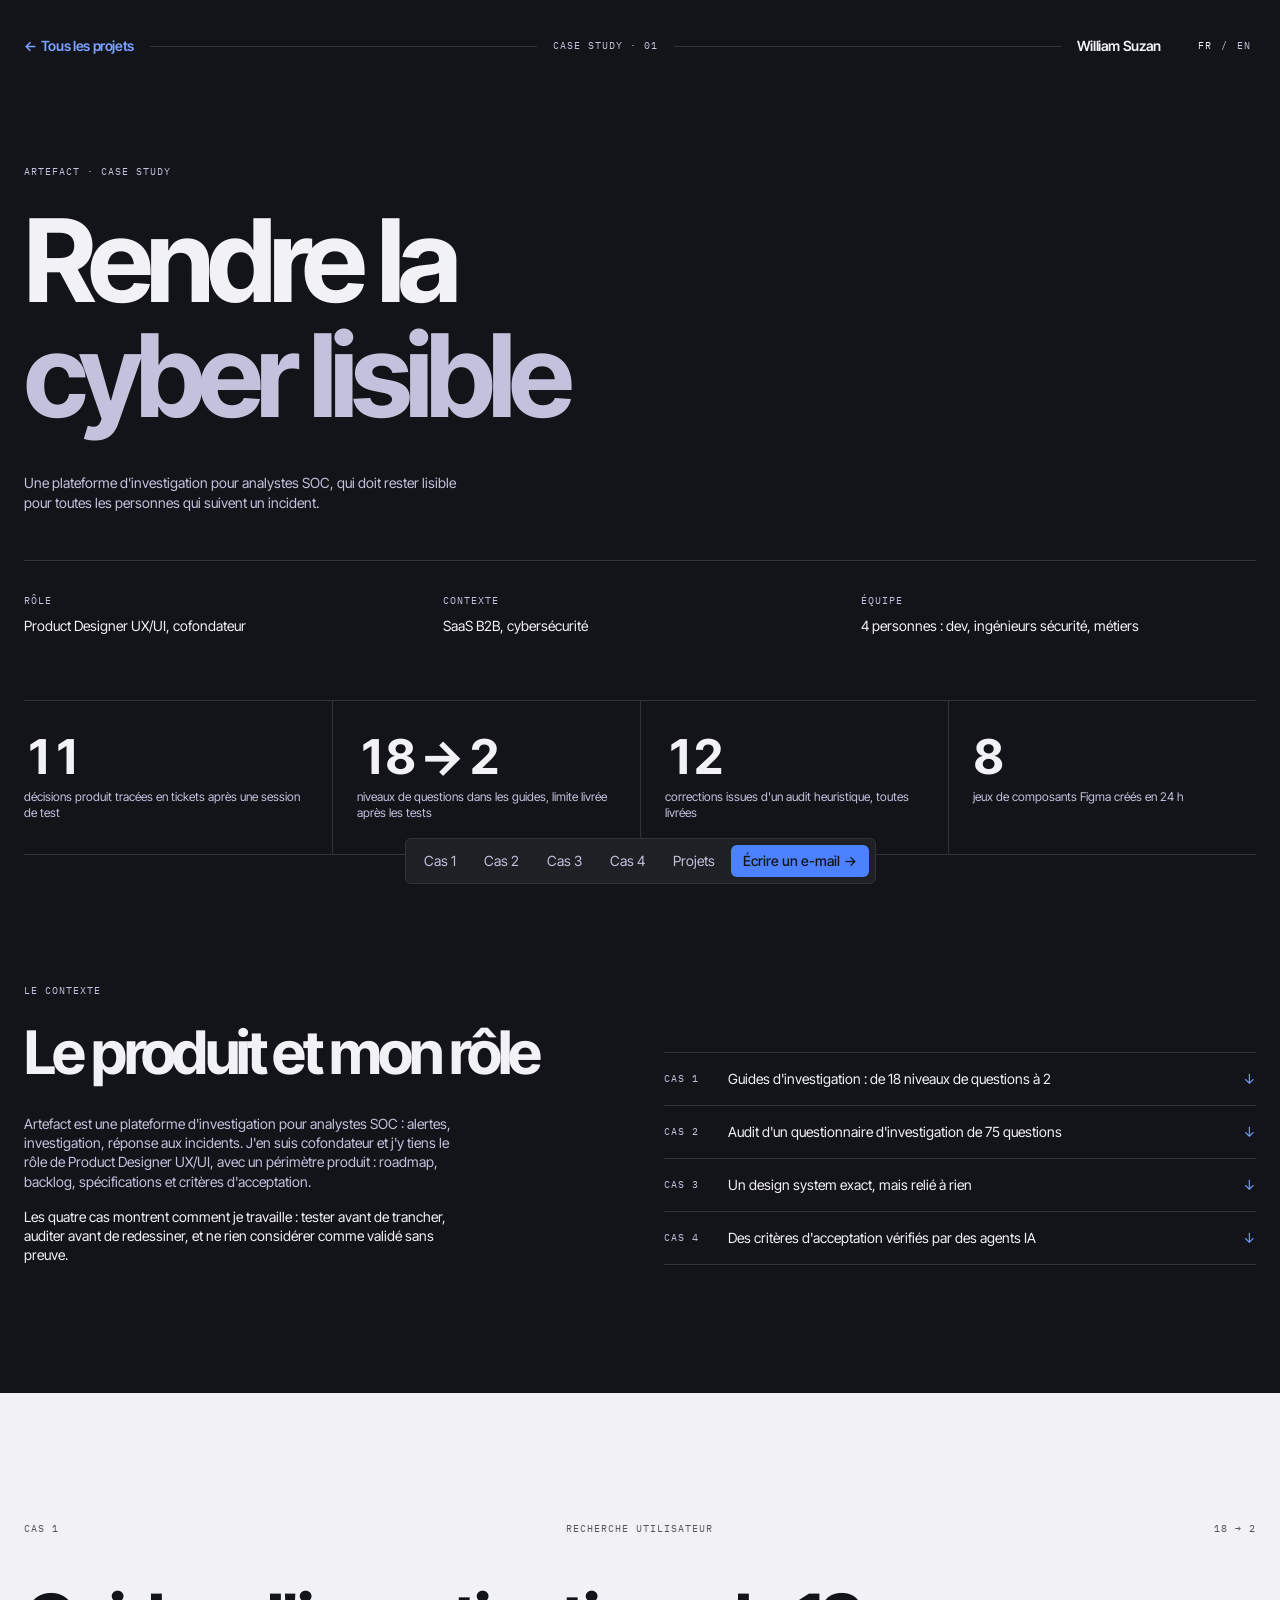
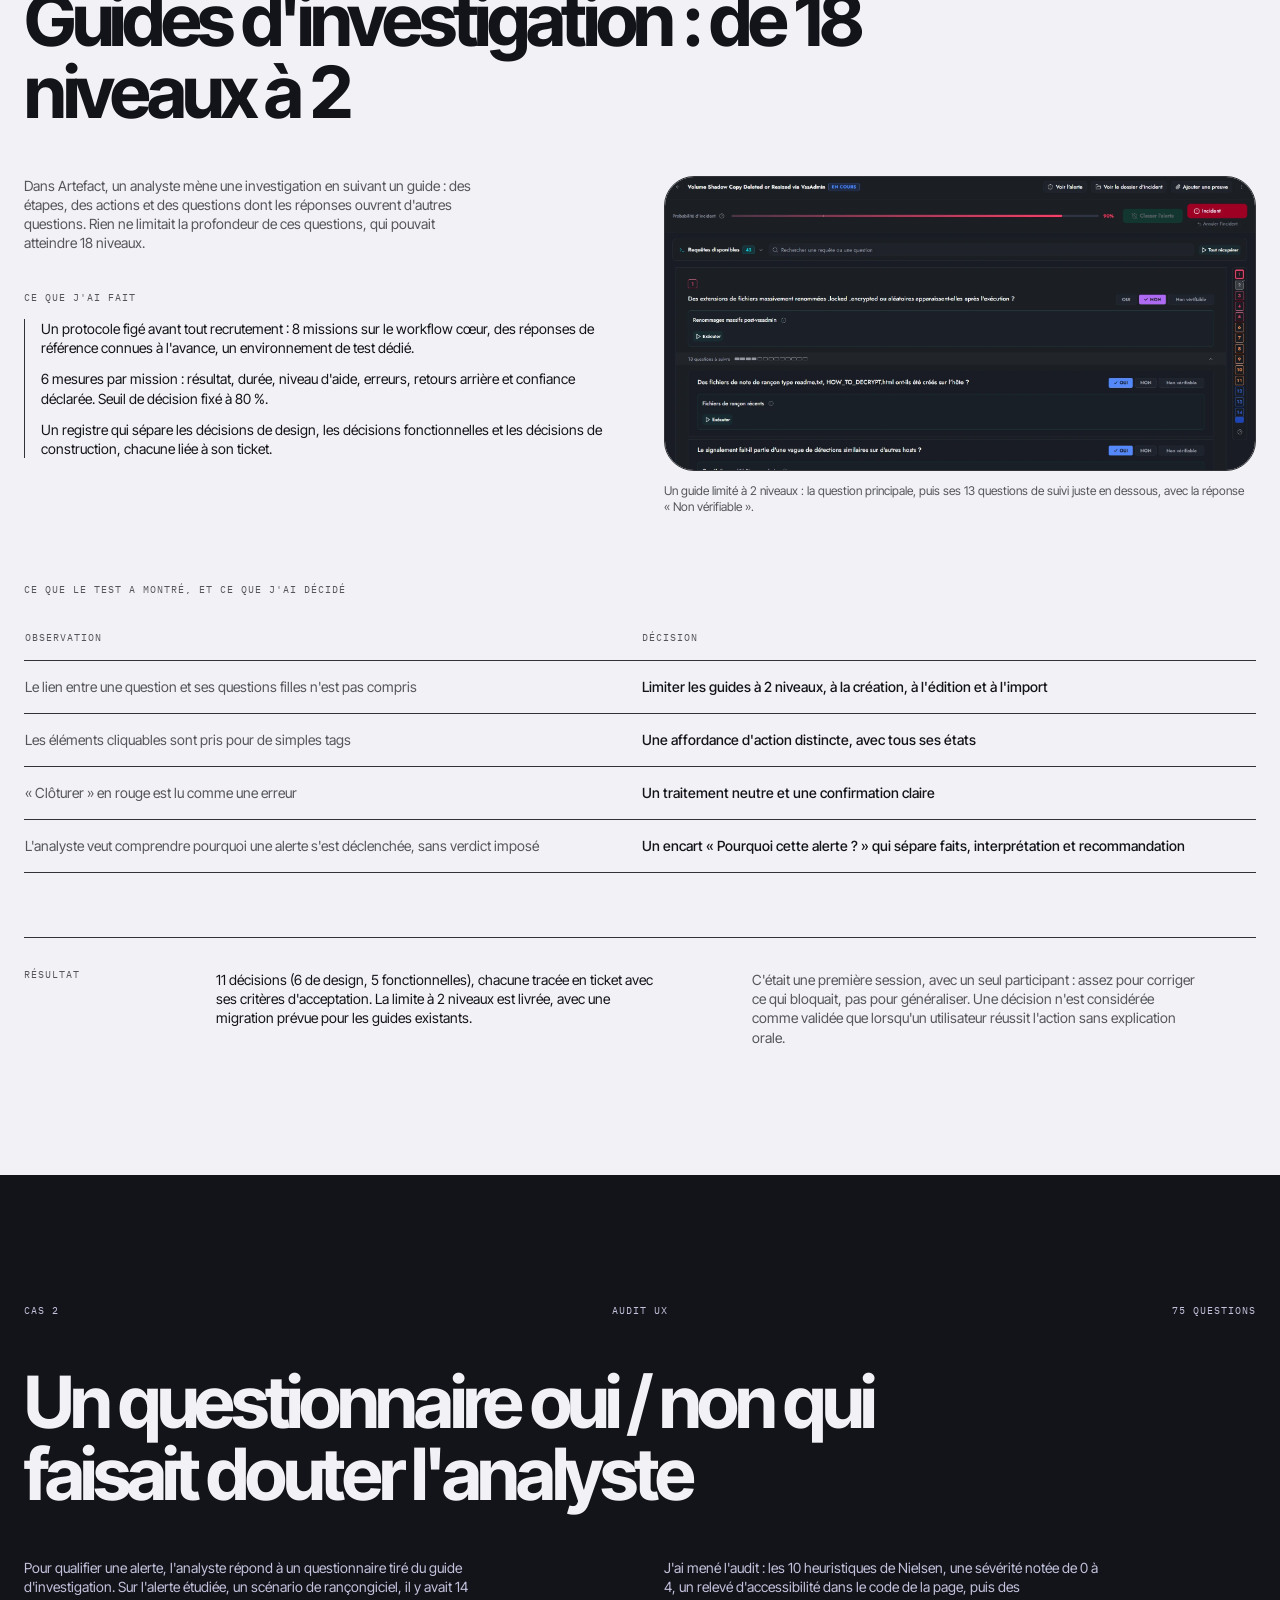
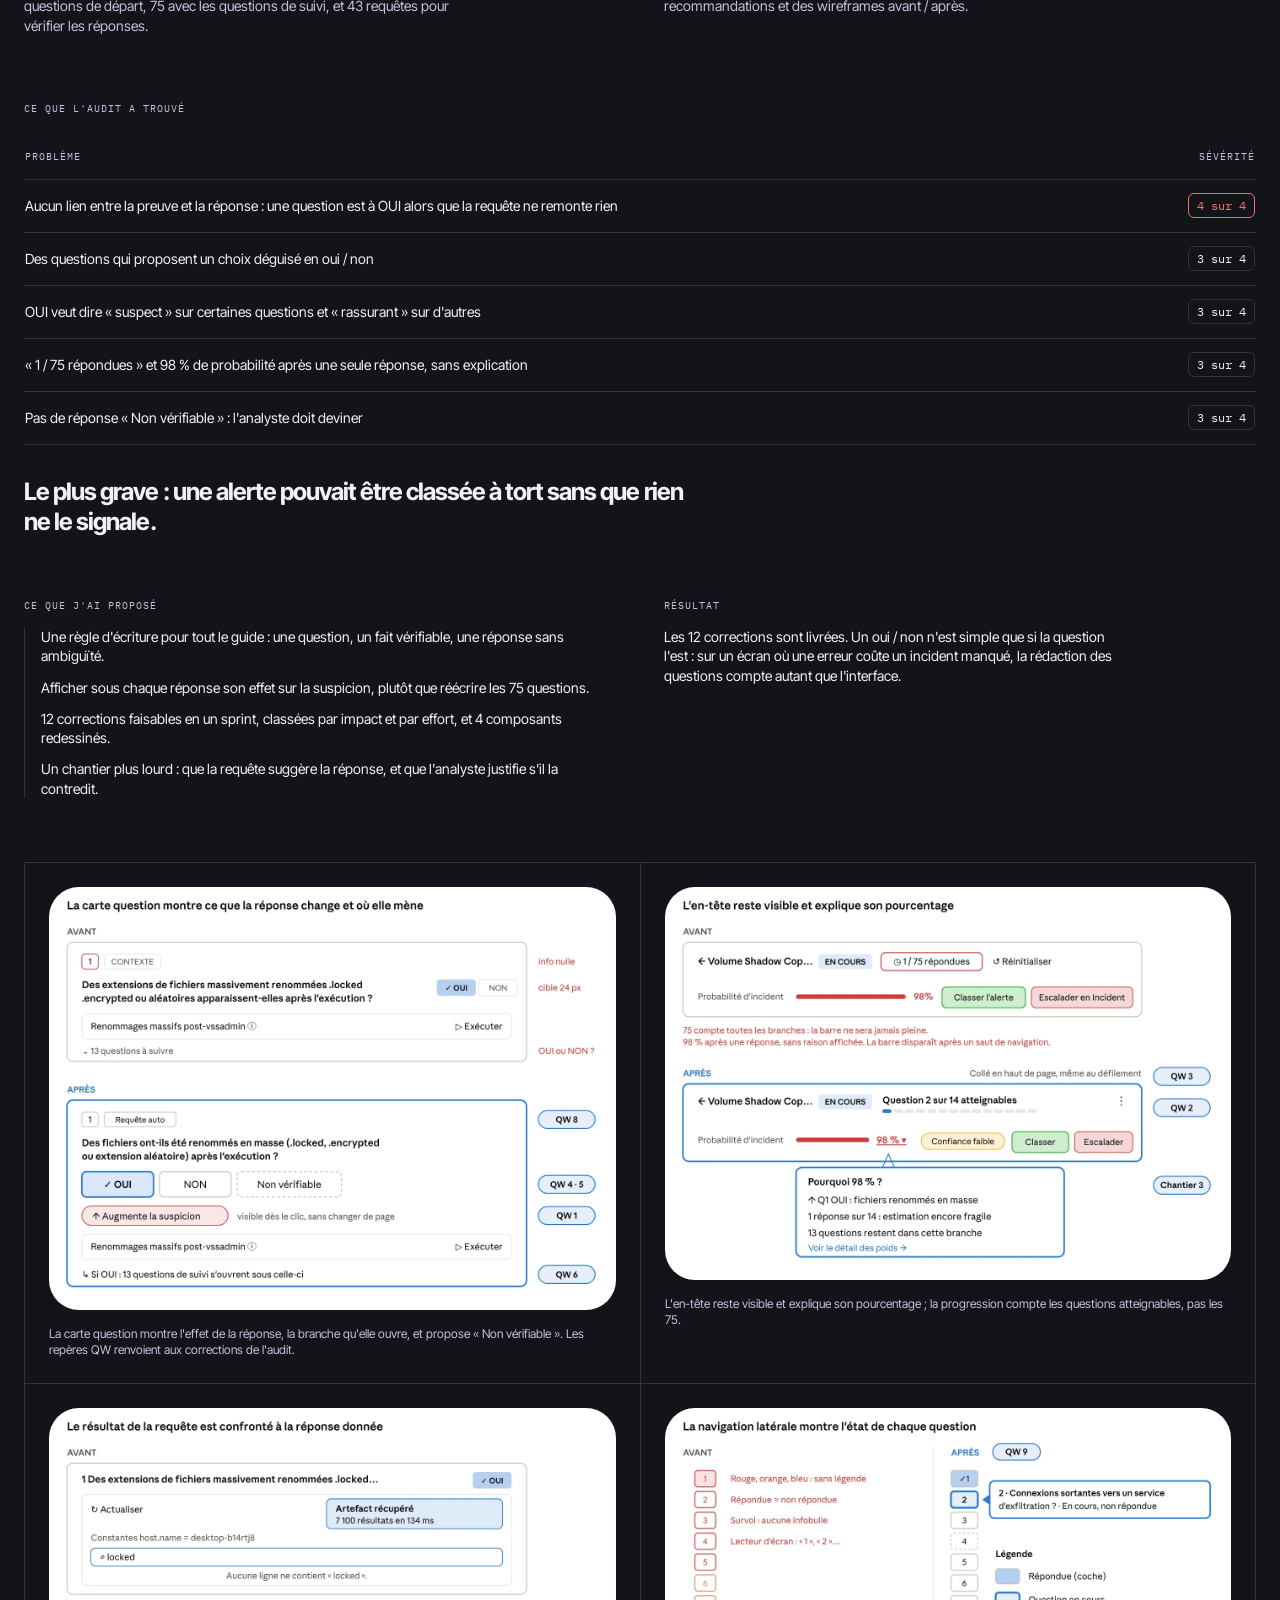
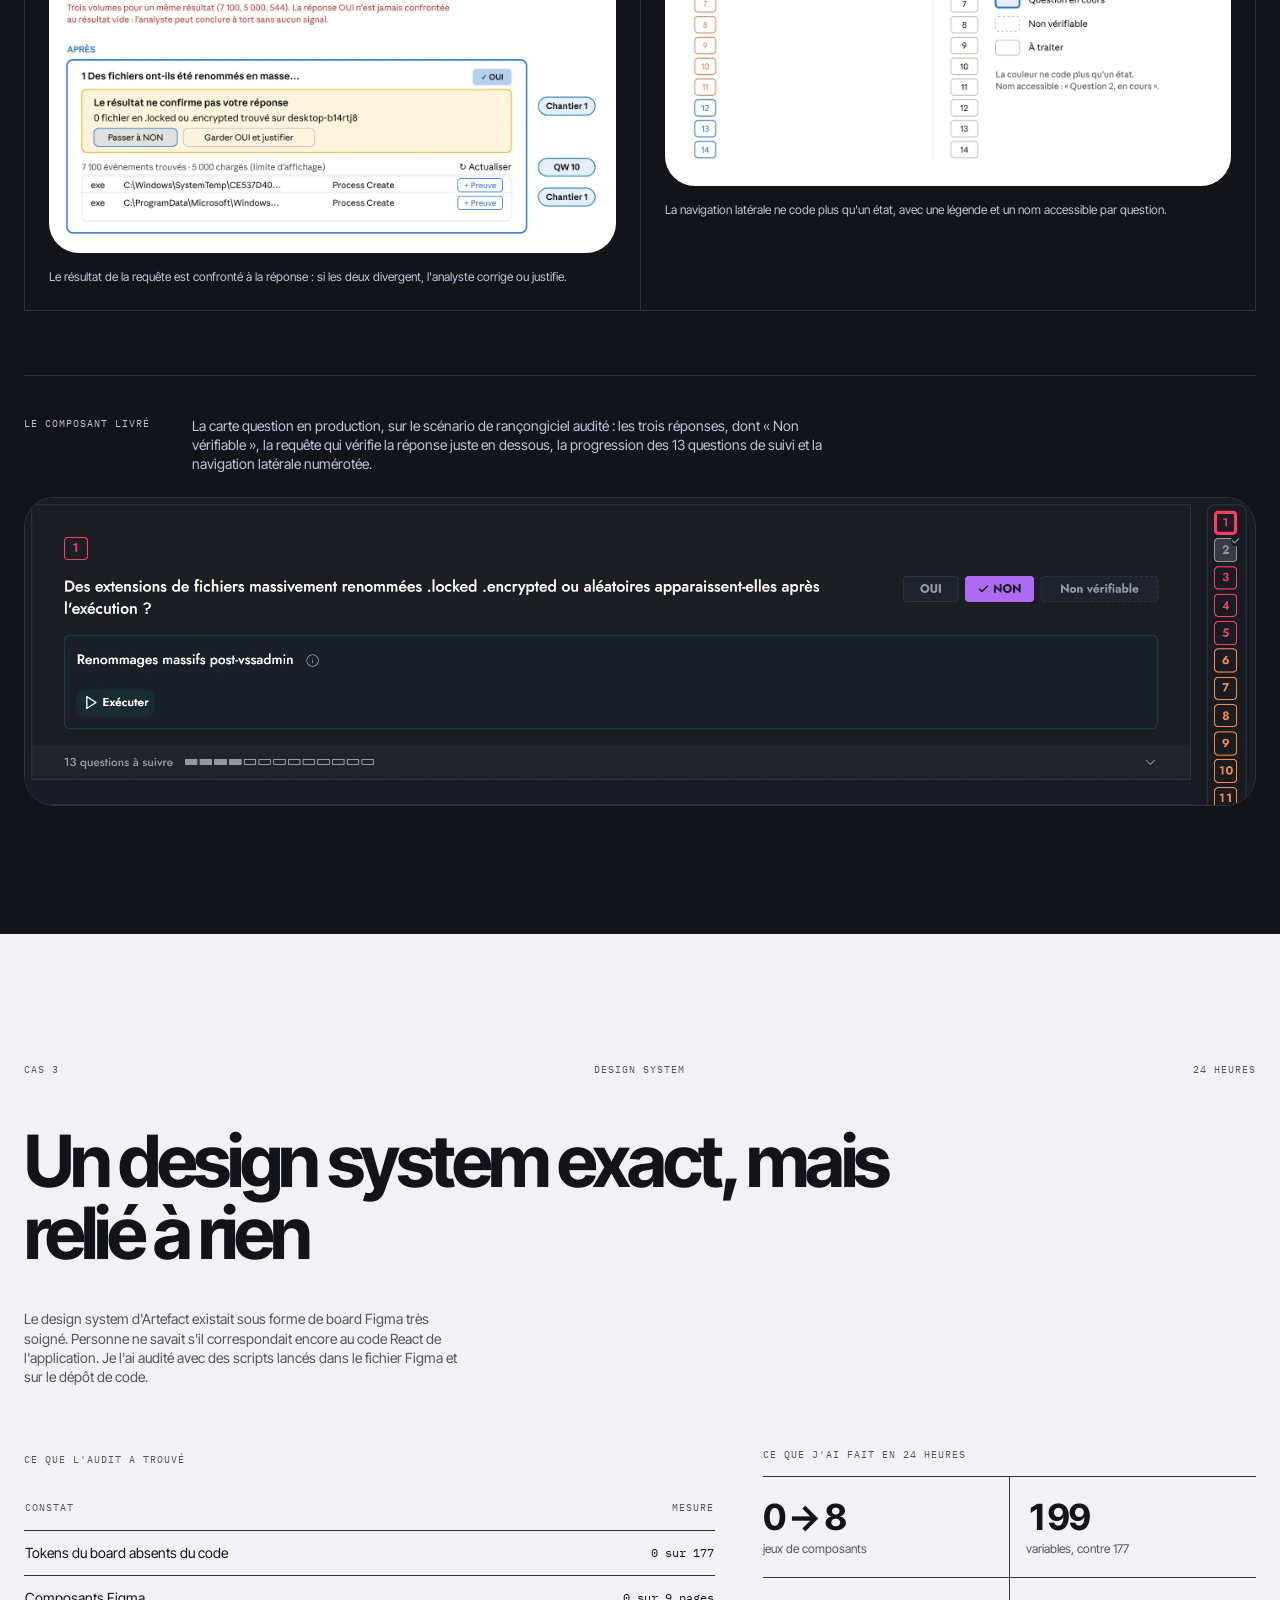
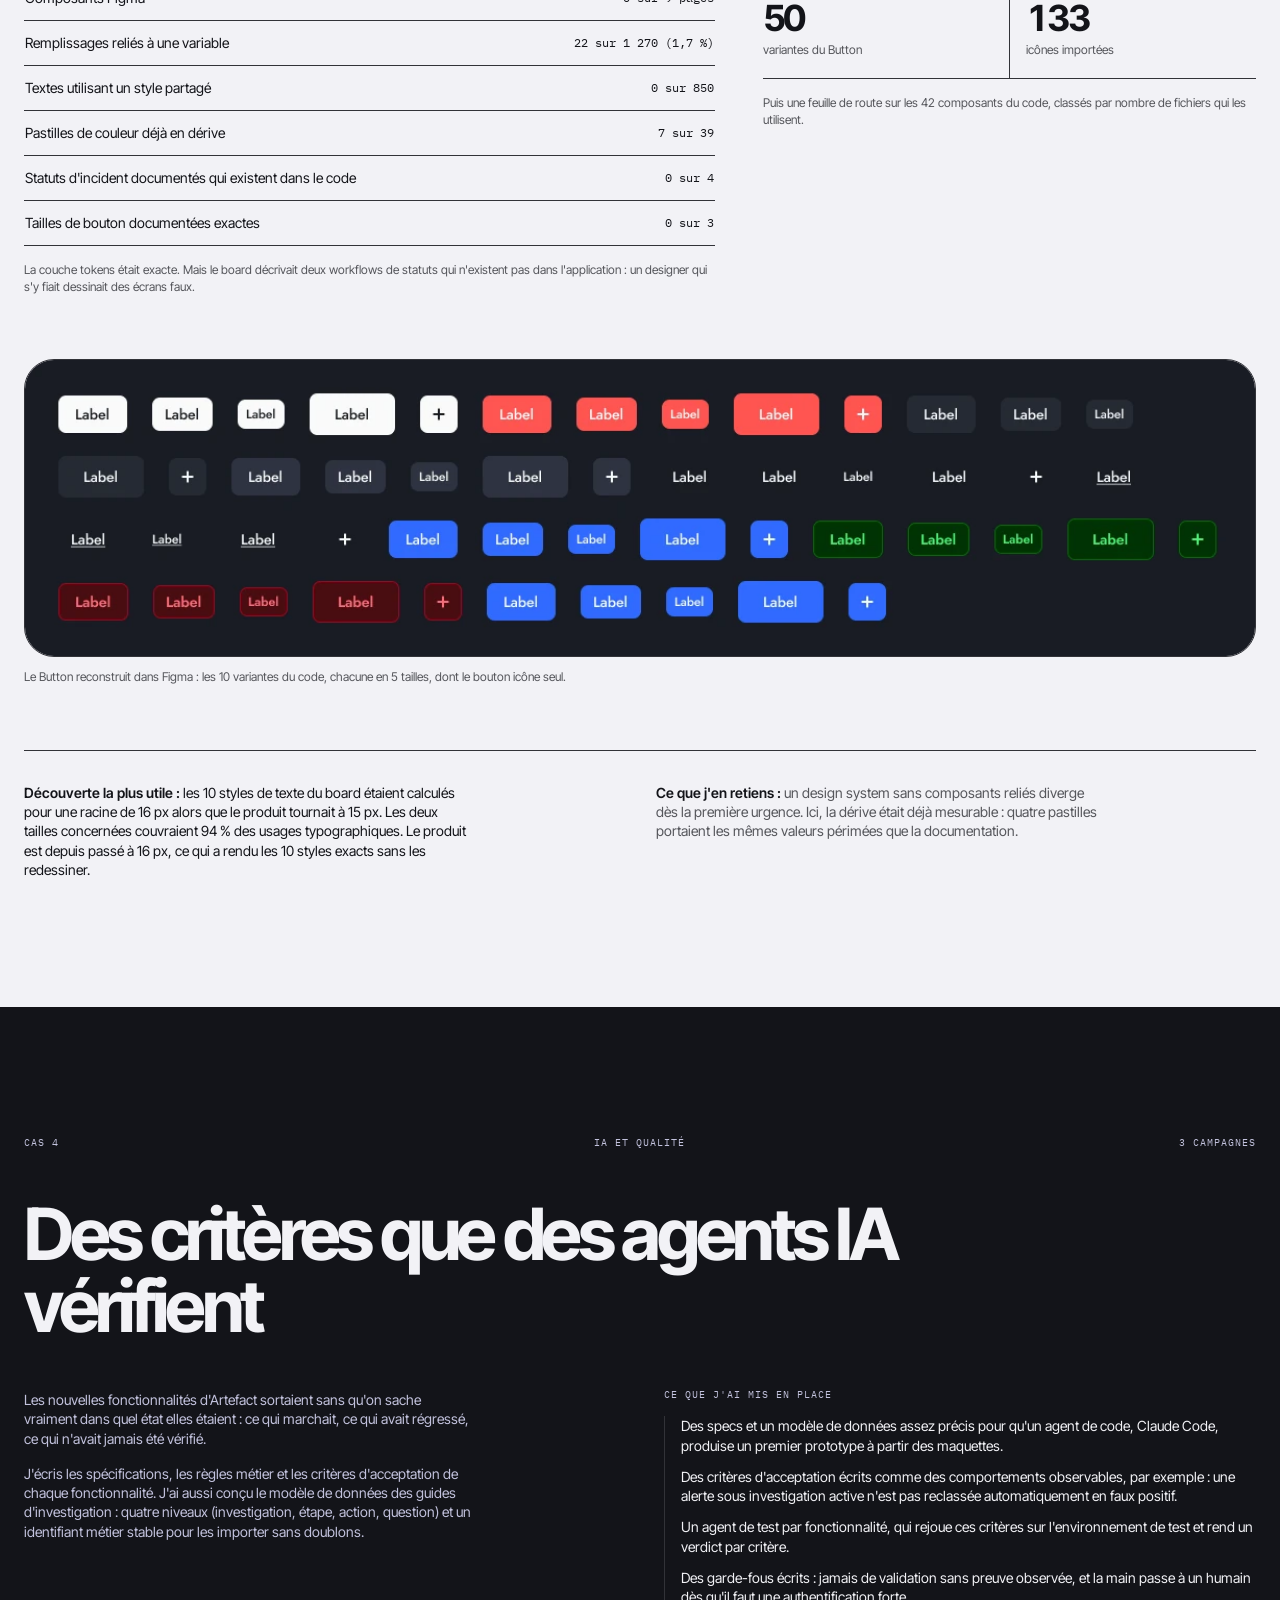
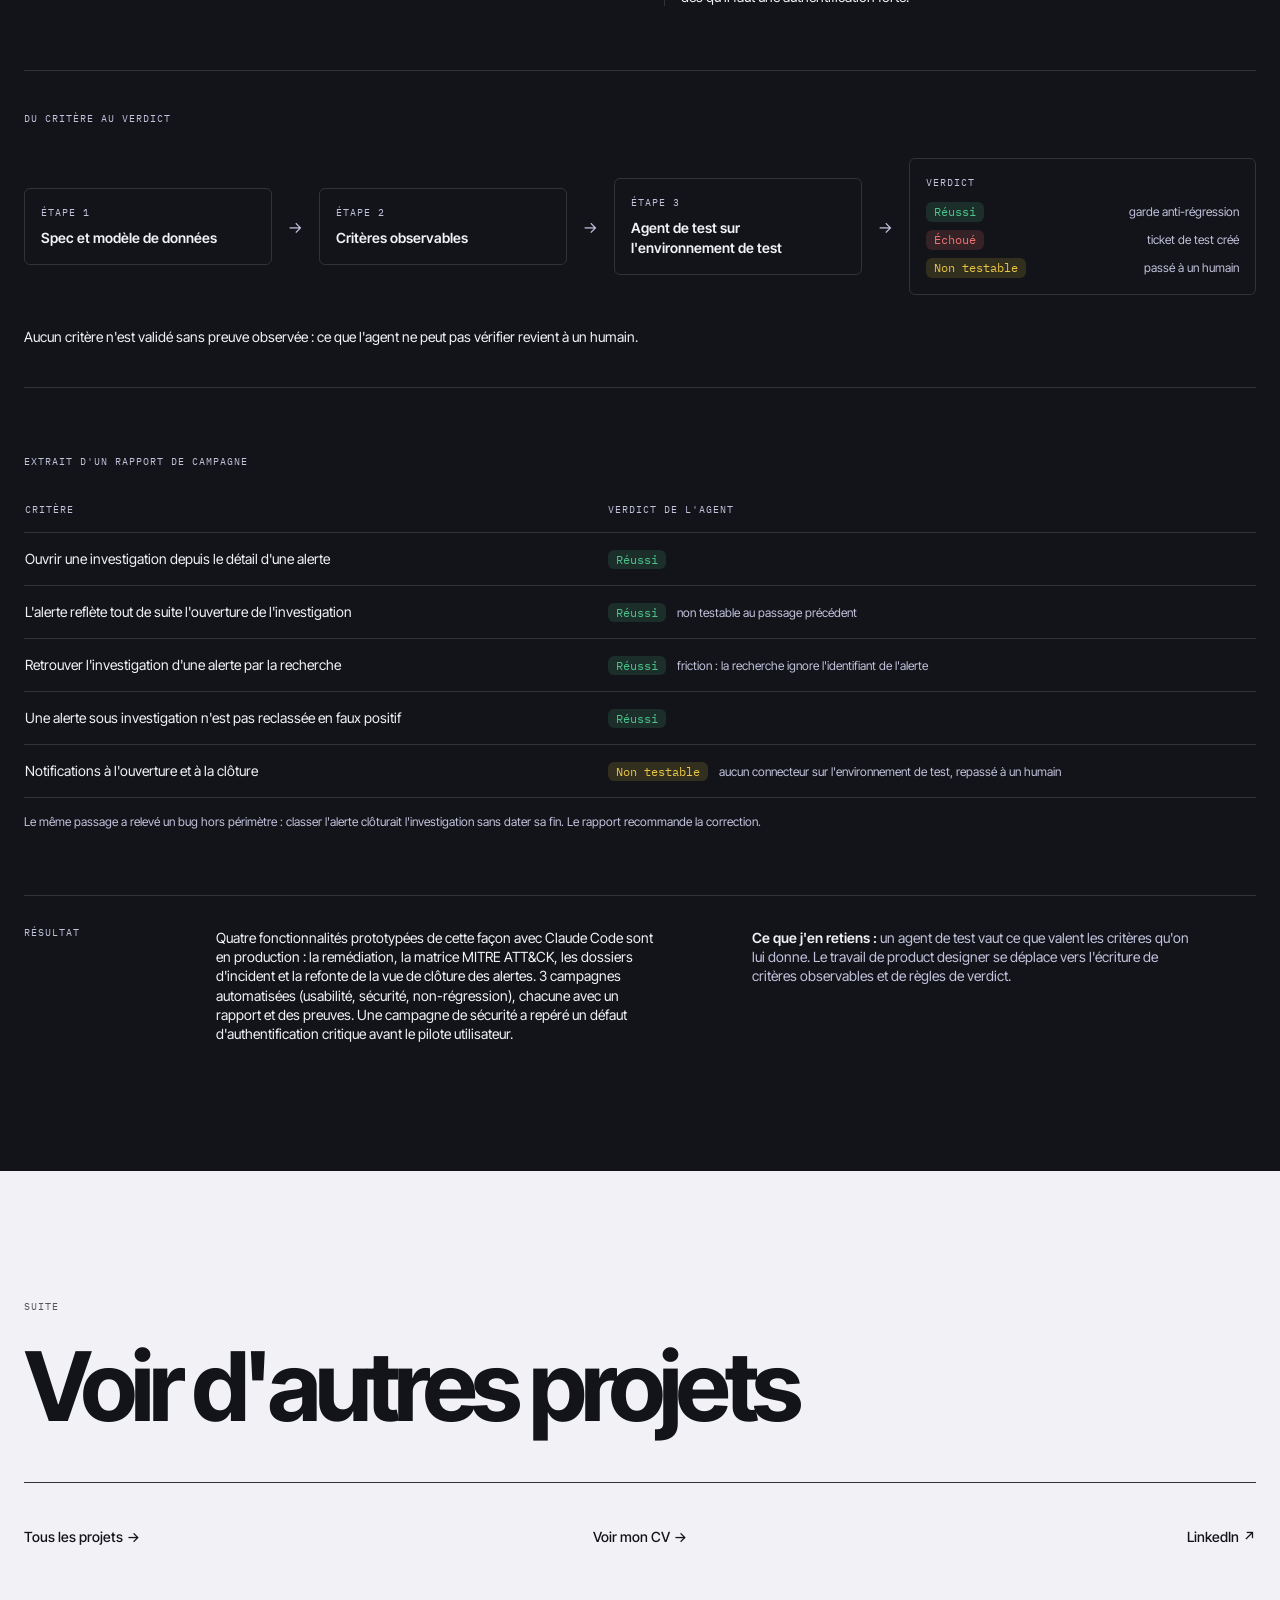
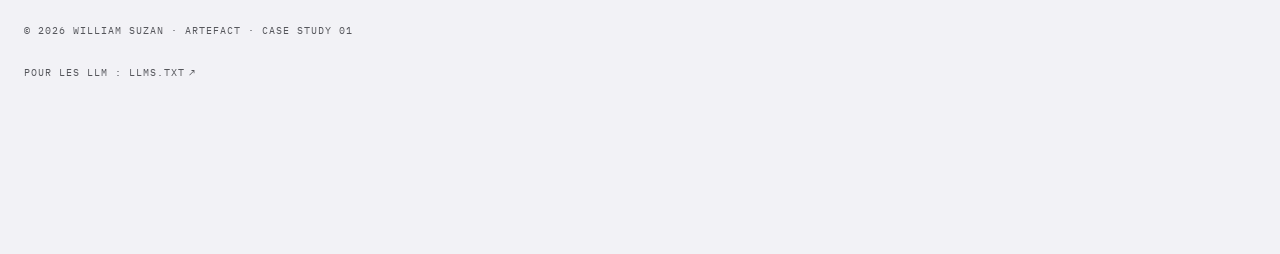
==== commit 8e850e0b: "Images en couleur, page llms.txt et guillemets insécables - Les captures repassent en couleur (retra" ====
--- a/artefact.html
+++ b/artefact.html
@@ -6,6 +6,7 @@
 <title>Artefact · Case study · William Suzan</title>
 <meta name="description" content="Case study : Artefact, plateforme d'investigation pour analystes SOC. Protocole de test, audit heuristique et design system réaligné sur le code.">
 <meta name="theme-color" content="#131419">
+<link rel="alternate" type="text/markdown" href="https://wllmszn.github.io/llms.txt" title="Résumé pour les LLM">
 <link rel="canonical" href="https://wllmszn.github.io/artefact.html">
 
 <!-- Partage social -->
@@ -110,8 +111,8 @@
           </ul>
         </div>
         <figure>
-          <img src="assets/guide-2-niveaux.webp" alt="Un guide limité à 2 niveaux : la question principale, puis ses 13 questions de suivi, avec la réponse « Non vérifiable »" width="1821" height="905" loading="lazy" class="w-full rounded-card border border-line h-auto grayscale" data-en-alt="A guide capped at 2 levels: the main question, then its 13 follow-up questions, with the &quot;Can't verify&quot; answer">
-          <figcaption class="mt-3 text-xs leading-snug text-inverse/70" data-fr="Un guide limité à 2 niveaux : la question principale, puis ses 13 questions de suivi juste en dessous, avec la réponse « Non vérifiable »." data-en="A guide capped at 2 levels: the main question, then its 13 follow-up questions right below, with a &quot;Can't verify&quot; answer.">Un guide limité à 2 niveaux : la question principale, puis ses 13 questions de suivi juste en dessous, avec la réponse « Non vérifiable ».</figcaption>
+          <img src="assets/guide-2-niveaux.webp" alt="Un guide limité à 2 niveaux : la question principale, puis ses 13 questions de suivi, avec la réponse « Non vérifiable »" width="1821" height="905" loading="lazy" class="w-full rounded-card border border-line h-auto" data-en-alt="A guide capped at 2 levels: the main question, then its 13 follow-up questions, with the &quot;Can't verify&quot; answer">
+          <figcaption class="mt-3 text-xs leading-snug text-inverse/70" data-fr="Un guide limité à 2 niveaux : la question principale, puis ses 13 questions de suivi juste en dessous, avec la réponse « Non vérifiable »." data-en="A guide capped at 2 levels: the main question, then its 13 follow-up questions right below, with a &quot;Can't verify&quot; answer.">Un guide limité à 2 niveaux : la question principale, puis ses 13 questions de suivi juste en dessous, avec la réponse « Non vérifiable ».</figcaption>
         </figure>
       </div>
       <div class="mt-16 overflow-x-auto">
@@ -121,8 +122,8 @@
           <tbody>
             <tr class="border-b border-line"><td class="py-4 pr-8 align-top text-inverse/70" data-fr="Le lien entre une question et ses questions filles n'est pas compris" data-en="The link between a question and its child questions isn't understood">Le lien entre une question et ses questions filles n'est pas compris</td><td class="py-4 align-top font-medium" data-fr="Limiter les guides à 2 niveaux, à la création, à l'édition et à l'import" data-en="Cap guides at 2 levels, on creation, editing and import">Limiter les guides à 2 niveaux, à la création, à l'édition et à l'import</td></tr>
             <tr class="border-b border-line"><td class="py-4 pr-8 align-top text-inverse/70" data-fr="Les éléments cliquables sont pris pour de simples tags" data-en="Clickable items are mistaken for plain tags">Les éléments cliquables sont pris pour de simples tags</td><td class="py-4 align-top font-medium" data-fr="Une affordance d'action distincte, avec tous ses états" data-en="A distinct action affordance, with all its states">Une affordance d'action distincte, avec tous ses états</td></tr>
-            <tr class="border-b border-line"><td class="py-4 pr-8 align-top text-inverse/70" data-fr="« Clôturer » en rouge est lu comme une erreur" data-en="A red &quot;Close&quot; button reads as an error">« Clôturer » en rouge est lu comme une erreur</td><td class="py-4 align-top font-medium" data-fr="Un traitement neutre et une confirmation claire" data-en="A neutral treatment and a clear confirmation">Un traitement neutre et une confirmation claire</td></tr>
-            <tr class="border-b border-line"><td class="py-4 pr-8 align-top text-inverse/70" data-fr="L'analyste veut comprendre pourquoi une alerte s'est déclenchée, sans verdict imposé" data-en="Analysts want to know why an alert fired, without an imposed verdict">L'analyste veut comprendre pourquoi une alerte s'est déclenchée, sans verdict imposé</td><td class="py-4 align-top font-medium" data-fr="Un encart « Pourquoi cette alerte ? » qui sépare faits, interprétation et recommandation" data-en="A &quot;Why this alert?&quot; panel separating facts, interpretation and recommendation">Un encart « Pourquoi cette alerte ? » qui sépare faits, interprétation et recommandation</td></tr>
+            <tr class="border-b border-line"><td class="py-4 pr-8 align-top text-inverse/70" data-fr="« Clôturer » en rouge est lu comme une erreur" data-en="A red &quot;Close&quot; button reads as an error">« Clôturer » en rouge est lu comme une erreur</td><td class="py-4 align-top font-medium" data-fr="Un traitement neutre et une confirmation claire" data-en="A neutral treatment and a clear confirmation">Un traitement neutre et une confirmation claire</td></tr>
+            <tr class="border-b border-line"><td class="py-4 pr-8 align-top text-inverse/70" data-fr="L'analyste veut comprendre pourquoi une alerte s'est déclenchée, sans verdict imposé" data-en="Analysts want to know why an alert fired, without an imposed verdict">L'analyste veut comprendre pourquoi une alerte s'est déclenchée, sans verdict imposé</td><td class="py-4 align-top font-medium" data-fr="Un encart « Pourquoi cette alerte ? » qui sépare faits, interprétation et recommandation" data-en="A &quot;Why this alert?&quot; panel separating facts, interpretation and recommendation">Un encart « Pourquoi cette alerte ? » qui sépare faits, interprétation et recommandation</td></tr>
           </tbody>
         </table>
       </div>
@@ -149,9 +150,9 @@
           <tbody>
             <tr class="border-b border-line"><td class="py-4 pr-8" data-fr="Aucun lien entre la preuve et la réponse : une question est à OUI alors que la requête ne remonte rien" data-en="No link between evidence and answer: a question reads YES while the query returns nothing">Aucun lien entre la preuve et la réponse : une question est à OUI alors que la requête ne remonte rien</td><td class="whitespace-nowrap py-4 text-right font-mono text-xs tabular-nums" data-fr="&lt;span class=&quot;rounded-ui border border-danger px-2 py-1 text-danger&quot;&gt;4 sur 4&lt;/span&gt;" data-en="&lt;span class=&quot;rounded-ui border border-danger px-2 py-1 text-danger&quot;&gt;4 of 4&lt;/span&gt;"><span class="rounded-ui border border-danger px-2 py-1 text-danger">4 sur 4</span></td></tr>
             <tr class="border-b border-line"><td class="py-4 pr-8" data-fr="Des questions qui proposent un choix déguisé en oui / non" data-en="Questions that hide a choice inside a yes / no">Des questions qui proposent un choix déguisé en oui / non</td><td class="whitespace-nowrap py-4 text-right font-mono text-xs tabular-nums" data-fr="&lt;span class=&quot;rounded-ui border border-line px-2 py-1&quot;&gt;3 sur 4&lt;/span&gt;" data-en="&lt;span class=&quot;rounded-ui border border-line px-2 py-1&quot;&gt;3 of 4&lt;/span&gt;"><span class="rounded-ui border border-line px-2 py-1">3 sur 4</span></td></tr>
-            <tr class="border-b border-line"><td class="py-4 pr-8" data-fr="OUI veut dire « suspect » sur certaines questions et « rassurant » sur d'autres" data-en="YES means &quot;suspicious&quot; on some questions and &quot;reassuring&quot; on others">OUI veut dire « suspect » sur certaines questions et « rassurant » sur d'autres</td><td class="whitespace-nowrap py-4 text-right font-mono text-xs tabular-nums" data-fr="&lt;span class=&quot;rounded-ui border border-line px-2 py-1&quot;&gt;3 sur 4&lt;/span&gt;" data-en="&lt;span class=&quot;rounded-ui border border-line px-2 py-1&quot;&gt;3 of 4&lt;/span&gt;"><span class="rounded-ui border border-line px-2 py-1">3 sur 4</span></td></tr>
-            <tr class="border-b border-line"><td class="py-4 pr-8" data-fr="« 1 / 75 répondues » et 98 % de probabilité après une seule réponse, sans explication" data-en="&quot;1 / 75 answered&quot; and a 98% probability after one answer, unexplained">« 1 / 75 répondues » et 98 % de probabilité après une seule réponse, sans explication</td><td class="whitespace-nowrap py-4 text-right font-mono text-xs tabular-nums" data-fr="&lt;span class=&quot;rounded-ui border border-line px-2 py-1&quot;&gt;3 sur 4&lt;/span&gt;" data-en="&lt;span class=&quot;rounded-ui border border-line px-2 py-1&quot;&gt;3 of 4&lt;/span&gt;"><span class="rounded-ui border border-line px-2 py-1">3 sur 4</span></td></tr>
-            <tr class="border-b border-line"><td class="py-4 pr-8" data-fr="Pas de réponse « Non vérifiable » : l'analyste doit deviner" data-en="No &quot;Can't verify&quot; answer: the analyst has to guess">Pas de réponse « Non vérifiable » : l'analyste doit deviner</td><td class="whitespace-nowrap py-4 text-right font-mono text-xs tabular-nums" data-fr="&lt;span class=&quot;rounded-ui border border-line px-2 py-1&quot;&gt;3 sur 4&lt;/span&gt;" data-en="&lt;span class=&quot;rounded-ui border border-line px-2 py-1&quot;&gt;3 of 4&lt;/span&gt;"><span class="rounded-ui border border-line px-2 py-1">3 sur 4</span></td></tr>
+            <tr class="border-b border-line"><td class="py-4 pr-8" data-fr="OUI veut dire « suspect » sur certaines questions et « rassurant » sur d'autres" data-en="YES means &quot;suspicious&quot; on some questions and &quot;reassuring&quot; on others">OUI veut dire « suspect » sur certaines questions et « rassurant » sur d'autres</td><td class="whitespace-nowrap py-4 text-right font-mono text-xs tabular-nums" data-fr="&lt;span class=&quot;rounded-ui border border-line px-2 py-1&quot;&gt;3 sur 4&lt;/span&gt;" data-en="&lt;span class=&quot;rounded-ui border border-line px-2 py-1&quot;&gt;3 of 4&lt;/span&gt;"><span class="rounded-ui border border-line px-2 py-1">3 sur 4</span></td></tr>
+            <tr class="border-b border-line"><td class="py-4 pr-8" data-fr="« 1 / 75 répondues » et 98 % de probabilité après une seule réponse, sans explication" data-en="&quot;1 / 75 answered&quot; and a 98% probability after one answer, unexplained">« 1 / 75 répondues » et 98 % de probabilité après une seule réponse, sans explication</td><td class="whitespace-nowrap py-4 text-right font-mono text-xs tabular-nums" data-fr="&lt;span class=&quot;rounded-ui border border-line px-2 py-1&quot;&gt;3 sur 4&lt;/span&gt;" data-en="&lt;span class=&quot;rounded-ui border border-line px-2 py-1&quot;&gt;3 of 4&lt;/span&gt;"><span class="rounded-ui border border-line px-2 py-1">3 sur 4</span></td></tr>
+            <tr class="border-b border-line"><td class="py-4 pr-8" data-fr="Pas de réponse « Non vérifiable » : l'analyste doit deviner" data-en="No &quot;Can't verify&quot; answer: the analyst has to guess">Pas de réponse « Non vérifiable » : l'analyste doit deviner</td><td class="whitespace-nowrap py-4 text-right font-mono text-xs tabular-nums" data-fr="&lt;span class=&quot;rounded-ui border border-line px-2 py-1&quot;&gt;3 sur 4&lt;/span&gt;" data-en="&lt;span class=&quot;rounded-ui border border-line px-2 py-1&quot;&gt;3 of 4&lt;/span&gt;"><span class="rounded-ui border border-line px-2 py-1">3 sur 4</span></td></tr>
           </tbody>
         </table>
       </div>
@@ -172,14 +173,14 @@
         </div>
       </div>
       <ul class="mt-16 grid gap-px border border-line bg-line sm:grid-cols-2">
-        <li class="bg-base p-6"><img src="assets/wf1-carte-question.webp" alt="Wireframe de la carte question : l'effet de la réponse, la branche qu'elle ouvre et la réponse « Non vérifiable »" width="1344" height="1004" loading="lazy" class="w-full rounded-card h-auto grayscale" data-en-alt="Question card wireframe: the answer's effect, the branch it opens and the &quot;Can't verify&quot; answer"><p class="mt-4 text-xs leading-snug text-muted" data-fr="La carte question montre l'effet de la réponse, la branche qu'elle ouvre, et propose « Non vérifiable ». Les repères QW renvoient aux corrections de l'audit." data-en="The question card shows the answer's effect and the branch it opens, and offers &quot;Can't verify&quot;. QW markers refer to the audit's fixes.">La carte question montre l'effet de la réponse, la branche qu'elle ouvre, et propose « Non vérifiable ». Les repères QW renvoient aux corrections de l'audit.</p></li>
-        <li class="bg-base p-6"><img src="assets/wf2-en-tete.webp" alt="Wireframe de l'en-tête qui reste visible et explique son pourcentage" width="1344" height="932" loading="lazy" class="w-full rounded-card h-auto grayscale" data-en-alt="Wireframe of the header that stays visible and explains its percentage"><p class="mt-4 text-xs leading-snug text-muted" data-fr="L'en-tête reste visible et explique son pourcentage ; la progression compte les questions atteignables, pas les 75." data-en="The header stays visible and explains its percentage; progress counts reachable questions, not all 75.">L'en-tête reste visible et explique son pourcentage ; la progression compte les questions atteignables, pas les 75.</p></li>
-        <li class="bg-base p-6"><img src="assets/wf3-resultat-requete.webp" alt="Wireframe du résultat de la requête confronté à la réponse de l'analyste" width="1344" height="1056" loading="lazy" class="w-full rounded-card h-auto grayscale" data-en-alt="Wireframe of the query result checked against the analyst's answer"><p class="mt-4 text-xs leading-snug text-muted" data-fr="Le résultat de la requête est confronté à la réponse : si les deux divergent, l'analyste corrige ou justifie." data-en="The query result is checked against the answer: if they disagree, the analyst corrects or justifies.">Le résultat de la requête est confronté à la réponse : si les deux divergent, l'analyste corrige ou justifie.</p></li>
-        <li class="bg-base p-6"><img src="assets/wf4-navigation.webp" alt="Wireframe de la navigation latérale, avec un seul état codé et sa légende" width="1344" height="898" loading="lazy" class="w-full rounded-card h-auto grayscale" data-en-alt="Wireframe of the side navigation, encoding a single state with its legend"><p class="mt-4 text-xs leading-snug text-muted" data-fr="La navigation latérale ne code plus qu'un état, avec une légende et un nom accessible par question." data-en="The side navigation now encodes state only, with a legend and an accessible name per question.">La navigation latérale ne code plus qu'un état, avec une légende et un nom accessible par question.</p></li>
+        <li class="bg-base p-6"><img src="assets/wf1-carte-question.webp" alt="Wireframe de la carte question : l'effet de la réponse, la branche qu'elle ouvre et la réponse « Non vérifiable »" width="1344" height="1004" loading="lazy" class="w-full rounded-card h-auto" data-en-alt="Question card wireframe: the answer's effect, the branch it opens and the &quot;Can't verify&quot; answer"><p class="mt-4 text-xs leading-snug text-muted" data-fr="La carte question montre l'effet de la réponse, la branche qu'elle ouvre, et propose « Non vérifiable ». Les repères QW renvoient aux corrections de l'audit." data-en="The question card shows the answer's effect and the branch it opens, and offers &quot;Can't verify&quot;. QW markers refer to the audit's fixes.">La carte question montre l'effet de la réponse, la branche qu'elle ouvre, et propose « Non vérifiable ». Les repères QW renvoient aux corrections de l'audit.</p></li>
+        <li class="bg-base p-6"><img src="assets/wf2-en-tete.webp" alt="Wireframe de l'en-tête qui reste visible et explique son pourcentage" width="1344" height="932" loading="lazy" class="w-full rounded-card h-auto" data-en-alt="Wireframe of the header that stays visible and explains its percentage"><p class="mt-4 text-xs leading-snug text-muted" data-fr="L'en-tête reste visible et explique son pourcentage ; la progression compte les questions atteignables, pas les 75." data-en="The header stays visible and explains its percentage; progress counts reachable questions, not all 75.">L'en-tête reste visible et explique son pourcentage ; la progression compte les questions atteignables, pas les 75.</p></li>
+        <li class="bg-base p-6"><img src="assets/wf3-resultat-requete.webp" alt="Wireframe du résultat de la requête confronté à la réponse de l'analyste" width="1344" height="1056" loading="lazy" class="w-full rounded-card h-auto" data-en-alt="Wireframe of the query result checked against the analyst's answer"><p class="mt-4 text-xs leading-snug text-muted" data-fr="Le résultat de la requête est confronté à la réponse : si les deux divergent, l'analyste corrige ou justifie." data-en="The query result is checked against the answer: if they disagree, the analyst corrects or justifies.">Le résultat de la requête est confronté à la réponse : si les deux divergent, l'analyste corrige ou justifie.</p></li>
+        <li class="bg-base p-6"><img src="assets/wf4-navigation.webp" alt="Wireframe de la navigation latérale, avec un seul état codé et sa légende" width="1344" height="898" loading="lazy" class="w-full rounded-card h-auto" data-en-alt="Wireframe of the side navigation, encoding a single state with its legend"><p class="mt-4 text-xs leading-snug text-muted" data-fr="La navigation latérale ne code plus qu'un état, avec une légende et un nom accessible par question." data-en="The side navigation now encodes state only, with a legend and an accessible name per question.">La navigation latérale ne code plus qu'un état, avec une légende et un nom accessible par question.</p></li>
       </ul>
       <figure class="mt-16 border-t border-line pt-10">
-        <figcaption class="mb-6 grid gap-2 md:grid-cols-[10rem_1fr]" data-fr="&lt;span class=&quot;font-mono text-[10px] uppercase tracking-widest text-muted&quot;&gt;Le composant livré&lt;/span&gt;&lt;span class=&quot;max-w-2xl text-sm leading-snug text-muted&quot;&gt;La carte question en production, sur le scénario de rançongiciel audité : les trois réponses, dont « Non vérifiable », la requête qui vérifie la réponse juste en dessous, la progression des 13 questions de suivi et la navigation latérale numérotée.&lt;/span&gt;" data-en="&lt;span class=&quot;font-mono text-[10px] uppercase tracking-widest text-muted&quot;&gt;The shipped component&lt;/span&gt;&lt;span class=&quot;max-w-2xl text-sm leading-snug text-muted&quot;&gt;The question card in production, on the audited ransomware scenario: the three answers, including &quot;Can't verify&quot;, the query that checks the answer right below it, progress through the 13 follow-up questions, and the numbered side navigation.&lt;/span&gt;"><span class="font-mono text-[10px] uppercase tracking-widest text-muted">Le composant livré</span><span class="max-w-2xl text-sm leading-snug text-muted">La carte question en production, sur le scénario de rançongiciel audité : les trois réponses, dont « Non vérifiable », la requête qui vérifie la réponse juste en dessous, la progression des 13 questions de suivi et la navigation latérale numérotée.</span></figcaption>
-        <img src="assets/composant-question.webp" alt="Carte question d'Artefact : « Des extensions de fichiers massivement renommées .locked .encrypted ou aléatoires apparaissent-elles après l'exécution ? », réponses OUI, NON (sélectionnée) et Non vérifiable, requête « Renommages massifs post-vssadmin » à exécuter, 13 questions à suivre, et navigation latérale de 1 à 11" width="2340" height="584" loading="lazy" class="h-auto w-full rounded-card border border-line grayscale" data-en-alt="Artefact question card: &quot;Do mass-renamed .locked, .encrypted or random file extensions appear after execution?&quot;, answers YES, NO (selected) and Can't verify, a &quot;Mass renames after vssadmin&quot; query to run, 13 follow-up questions, and side navigation from 1 to 11">
+        <figcaption class="mb-6 grid gap-2 md:grid-cols-[10rem_1fr]" data-fr="&lt;span class=&quot;font-mono text-[10px] uppercase tracking-widest text-muted&quot;&gt;Le composant livré&lt;/span&gt;&lt;span class=&quot;max-w-2xl text-sm leading-snug text-muted&quot;&gt;La carte question en production, sur le scénario de rançongiciel audité : les trois réponses, dont « Non vérifiable », la requête qui vérifie la réponse juste en dessous, la progression des 13 questions de suivi et la navigation latérale numérotée.&lt;/span&gt;" data-en="&lt;span class=&quot;font-mono text-[10px] uppercase tracking-widest text-muted&quot;&gt;The shipped component&lt;/span&gt;&lt;span class=&quot;max-w-2xl text-sm leading-snug text-muted&quot;&gt;The question card in production, on the audited ransomware scenario: the three answers, including &quot;Can't verify&quot;, the query that checks the answer right below it, progress through the 13 follow-up questions, and the numbered side navigation.&lt;/span&gt;"><span class="font-mono text-[10px] uppercase tracking-widest text-muted">Le composant livré</span><span class="max-w-2xl text-sm leading-snug text-muted">La carte question en production, sur le scénario de rançongiciel audité : les trois réponses, dont « Non vérifiable », la requête qui vérifie la réponse juste en dessous, la progression des 13 questions de suivi et la navigation latérale numérotée.</span></figcaption>
+        <img src="assets/composant-question.webp" alt="Carte question d'Artefact : « Des extensions de fichiers massivement renommées .locked .encrypted ou aléatoires apparaissent-elles après l'exécution ? », réponses OUI, NON (sélectionnée) et Non vérifiable, requête « Renommages massifs post-vssadmin » à exécuter, 13 questions à suivre, et navigation latérale de 1 à 11" width="2340" height="584" loading="lazy" class="h-auto w-full rounded-card border border-line" data-en-alt="Artefact question card: &quot;Do mass-renamed .locked, .encrypted or random file extensions appear after execution?&quot;, answers YES, NO (selected) and Can't verify, a &quot;Mass renames after vssadmin&quot; query to run, 13 follow-up questions, and side navigation from 1 to 11">
       </figure>
     </div>
   </section>
@@ -218,7 +219,7 @@
         </div>
       </div>
       <figure class="mt-16">
-        <img src="assets/ds-button-variantes.webp" alt="Le Button reconstruit dans Figma : les 10 variantes du code, chacune en 5 tailles" width="1180" height="284" loading="lazy" class="w-full rounded-card border border-line h-auto grayscale" data-en-alt="The Button rebuilt in Figma: the code's 10 variants, each in 5 sizes">
+        <img src="assets/ds-button-variantes.webp" alt="Le Button reconstruit dans Figma : les 10 variantes du code, chacune en 5 tailles" width="1180" height="284" loading="lazy" class="w-full rounded-card border border-line h-auto" data-en-alt="The Button rebuilt in Figma: the code's 10 variants, each in 5 sizes">
         <figcaption class="mt-3 text-xs leading-snug text-inverse/70" data-fr="Le Button reconstruit dans Figma : les 10 variantes du code, chacune en 5 tailles, dont le bouton icône seul." data-en="The Button rebuilt in Figma: the code's 10 variants, each in 5 sizes, including the icon-only button.">Le Button reconstruit dans Figma : les 10 variantes du code, chacune en 5 tailles, dont le bouton icône seul.</figcaption>
       </figure>
       <div class="mt-16 grid gap-8 border-t border-line pt-8 md:grid-cols-2">
@@ -302,6 +303,7 @@
         <a href="https://www.linkedin.com/in/william-suzan/" class="inline-flex min-h-11 items-center gap-1 rounded-ui focus-visible:outline-none focus-visible:ring-2 focus-visible:ring-inverse md:justify-end" data-fr="LinkedIn &lt;span aria-hidden=&quot;true&quot;&gt;↗&lt;/span&gt;" data-en="LinkedIn &lt;span aria-hidden=&quot;true&quot;&gt;↗&lt;/span&gt;">LinkedIn <span aria-hidden="true">↗</span></a>
       </div>
       <p class="mt-16 font-mono text-[10px] uppercase tracking-widest text-inverse/70" data-fr="© 2026 William Suzan · Artefact · Case study 01" data-en="© 2026 William Suzan · Artefact · Case study 01">© 2026 William Suzan · Artefact · Case study 01</p>
+      <p class="mt-3 font-mono text-[10px] uppercase tracking-widest text-inverse/70"><a href="llms.txt" class="inline-flex min-h-11 items-center gap-1 rounded-ui hover:underline focus-visible:outline-none focus-visible:ring-2 focus-visible:ring-accent" data-fr="Pour les LLM : llms.txt &lt;span aria-hidden=&quot;true&quot;&gt;↗&lt;/span&gt;" data-en="For LLMs: llms.txt &lt;span aria-hidden=&quot;true&quot;&gt;↗&lt;/span&gt;">Pour les LLM : llms.txt <span aria-hidden="true">↗</span></a></p>
     </div>
   </section>
 </main>
--- a/assets/site.css
+++ b/assets/site.css
@@ -1 +1 @@
-*,:after,:before{--tw-border-spacing-x:0;--tw-border-spacing-y:0;--tw-translate-x:0;--tw-translate-y:0;--tw-rotate:0;--tw-skew-x:0;--tw-skew-y:0;--tw-scale-x:1;--tw-scale-y:1;--tw-pan-x: ;--tw-pan-y: ;--tw-pinch-zoom: ;--tw-scroll-snap-strictness:proximity;--tw-gradient-from-position: ;--tw-gradient-via-position: ;--tw-gradient-to-position: ;--tw-ordinal: ;--tw-slashed-zero: ;--tw-numeric-figure: ;--tw-numeric-spacing: ;--tw-numeric-fraction: ;--tw-ring-inset: ;--tw-ring-offset-width:0px;--tw-ring-offset-color:#fff;--tw-ring-color:rgba(59,130,246,.5);--tw-ring-offset-shadow:0 0 #0000;--tw-ring-shadow:0 0 #0000;--tw-shadow:0 0 #0000;--tw-shadow-colored:0 0 #0000;--tw-blur: ;--tw-brightness: ;--tw-contrast: ;--tw-grayscale: ;--tw-hue-rotate: ;--tw-invert: ;--tw-saturate: ;--tw-sepia: ;--tw-drop-shadow: ;--tw-backdrop-blur: ;--tw-backdrop-brightness: ;--tw-backdrop-contrast: ;--tw-backdrop-grayscale: ;--tw-backdrop-hue-rotate: ;--tw-backdrop-invert: ;--tw-backdrop-opacity: ;--tw-backdrop-saturate: ;--tw-backdrop-sepia: ;--tw-contain-size: ;--tw-contain-layout: ;--tw-contain-paint: ;--tw-contain-style: }::backdrop{--tw-border-spacing-x:0;--tw-border-spacing-y:0;--tw-translate-x:0;--tw-translate-y:0;--tw-rotate:0;--tw-skew-x:0;--tw-skew-y:0;--tw-scale-x:1;--tw-scale-y:1;--tw-pan-x: ;--tw-pan-y: ;--tw-pinch-zoom: ;--tw-scroll-snap-strictness:proximity;--tw-gradient-from-position: ;--tw-gradient-via-position: ;--tw-gradient-to-position: ;--tw-ordinal: ;--tw-slashed-zero: ;--tw-numeric-figure: ;--tw-numeric-spacing: ;--tw-numeric-fraction: ;--tw-ring-inset: ;--tw-ring-offset-width:0px;--tw-ring-offset-color:#fff;--tw-ring-color:rgba(59,130,246,.5);--tw-ring-offset-shadow:0 0 #0000;--tw-ring-shadow:0 0 #0000;--tw-shadow:0 0 #0000;--tw-shadow-colored:0 0 #0000;--tw-blur: ;--tw-brightness: ;--tw-contrast: ;--tw-grayscale: ;--tw-hue-rotate: ;--tw-invert: ;--tw-saturate: ;--tw-sepia: ;--tw-drop-shadow: ;--tw-backdrop-blur: ;--tw-backdrop-brightness: ;--tw-backdrop-contrast: ;--tw-backdrop-grayscale: ;--tw-backdrop-hue-rotate: ;--tw-backdrop-invert: ;--tw-backdrop-opacity: ;--tw-backdrop-saturate: ;--tw-backdrop-sepia: ;--tw-contain-size: ;--tw-contain-layout: ;--tw-contain-paint: ;--tw-contain-style: }/*! tailwindcss v3.4.17 | MIT License | https://tailwindcss.com*/*,:after,:before{box-sizing:border-box;border:0 solid #e5e7eb}:after,:before{--tw-content:""}:host,html{line-height:1.5;-webkit-text-size-adjust:100%;-moz-tab-size:4;-o-tab-size:4;tab-size:4;font-family:ui-sans-serif,system-ui,sans-serif,Apple Color Emoji,Segoe UI Emoji,Segoe UI Symbol,Noto Color Emoji;font-feature-settings:normal;font-variation-settings:normal;-webkit-tap-highlight-color:transparent}body{margin:0;line-height:inherit}hr{height:0;color:inherit;border-top-width:1px}abbr:where([title]){-webkit-text-decoration:underline dotted;text-decoration:underline dotted}h1,h2,h3,h4,h5,h6{font-size:inherit;font-weight:inherit}a{color:inherit;text-decoration:inherit}b,strong{font-weight:bolder}code,kbd,pre,samp{font-family:IBM Plex Mono,ui-monospace,monospace;font-feature-settings:normal;font-variation-settings:normal;font-size:1em}small{font-size:80%}sub,sup{font-size:75%;line-height:0;position:relative;vertical-align:baseline}sub{bottom:-.25em}sup{top:-.5em}table{text-indent:0;border-color:inherit;border-collapse:collapse}button,input,optgroup,select,textarea{font-family:inherit;font-feature-settings:inherit;font-variation-settings:inherit;font-size:100%;font-weight:inherit;line-height:inherit;letter-spacing:inherit;color:inherit;margin:0;padding:0}button,select{text-transform:none}button,input:where([type=button]),input:where([type=reset]),input:where([type=submit]){-webkit-appearance:button;background-color:transparent;background-image:none}:-moz-focusring{outline:auto}:-moz-ui-invalid{box-shadow:none}progress{vertical-align:baseline}::-webkit-inner-spin-button,::-webkit-outer-spin-button{height:auto}[type=search]{-webkit-appearance:textfield;outline-offset:-2px}::-webkit-search-decoration{-webkit-appearance:none}::-webkit-file-upload-button{-webkit-appearance:button;font:inherit}summary{display:list-item}blockquote,dd,dl,figure,h1,h2,h3,h4,h5,h6,hr,p,pre{margin:0}fieldset{margin:0}fieldset,legend{padding:0}menu,ol,ul{list-style:none;margin:0;padding:0}dialog{padding:0}textarea{resize:vertical}input::-moz-placeholder,textarea::-moz-placeholder{opacity:1;color:#9ca3af}input::placeholder,textarea::placeholder{opacity:1;color:#9ca3af}[role=button],button{cursor:pointer}:disabled{cursor:default}audio,canvas,embed,iframe,img,object,svg,video{display:block;vertical-align:middle}img,video{max-width:100%;height:auto}[hidden]:where(:not([hidden=until-found])){display:none}:root{color-scheme:dark}h1,h2,h3{font-family:Inter Tight,ui-sans-serif,system-ui,sans-serif;font-weight:700;letter-spacing:-.06em;line-height:1.02}.sr-only{position:absolute;width:1px;height:1px;padding:0;margin:-1px;overflow:hidden;clip:rect(0,0,0,0);white-space:nowrap;border-width:0}.visible{visibility:visible}.fixed{position:fixed}.relative{position:relative}.inset-x-0{left:0;right:0}.bottom-4{bottom:1rem}.z-40{z-index:40}.mx-auto{margin-left:auto;margin-right:auto}.mb-10{margin-bottom:2.5rem}.mb-12{margin-bottom:3rem}.mb-4{margin-bottom:1rem}.mb-6{margin-bottom:1.5rem}.mb-8{margin-bottom:2rem}.ml-2{margin-left:.5rem}.ml-4{margin-left:1rem}.mt-1{margin-top:.25rem}.mt-10{margin-top:2.5rem}.mt-12{margin-top:3rem}.mt-16{margin-top:4rem}.mt-2{margin-top:.5rem}.mt-3{margin-top:.75rem}.mt-4{margin-top:1rem}.mt-6{margin-top:1.5rem}.mt-8{margin-top:2rem}.block{display:block}.flex{display:flex}.inline-flex{display:inline-flex}.table{display:table}.grid{display:grid}.hidden{display:none}.h-auto{height:auto}.h-px{height:1px}.min-h-11{min-height:2.75rem}.min-h-screen{min-height:100vh}.w-full{width:100%}.min-w-6{min-width:1.5rem}.min-w-\[28rem\]{min-width:28rem}.min-w-\[36rem\]{min-width:36rem}.max-w-2xl{max-width:42rem}.max-w-3xl{max-width:48rem}.max-w-4xl{max-width:56rem}.max-w-5xl{max-width:64rem}.max-w-7xl{max-width:80rem}.max-w-md{max-width:28rem}.max-w-sm{max-width:24rem}.max-w-xs{max-width:20rem}.flex-1{flex:1 1 0%}.shrink-0{flex-shrink:0}.grid-cols-2{grid-template-columns:repeat(2,minmax(0,1fr))}.grid-cols-3{grid-template-columns:repeat(3,minmax(0,1fr))}.grid-cols-\[3rem_1fr_auto\]{grid-template-columns:3rem 1fr auto}.grid-cols-\[4rem_1fr\]{grid-template-columns:4rem 1fr}.flex-wrap{flex-wrap:wrap}.items-start{align-items:flex-start}.items-center{align-items:center}.items-baseline{align-items:baseline}.justify-center{justify-content:center}.justify-between{justify-content:space-between}.gap-1{gap:.25rem}.gap-10{gap:2.5rem}.gap-12{gap:3rem}.gap-16{gap:4rem}.gap-2{gap:.5rem}.gap-3{gap:.75rem}.gap-4{gap:1rem}.gap-6{gap:1.5rem}.gap-8{gap:2rem}.gap-px{gap:1px}.gap-x-6{-moz-column-gap:1.5rem;column-gap:1.5rem}.gap-y-6{row-gap:1.5rem}.space-y-2>:not([hidden])~:not([hidden]){--tw-space-y-reverse:0;margin-top:calc(.5rem*(1 - var(--tw-space-y-reverse)));margin-bottom:calc(.5rem*var(--tw-space-y-reverse))}.space-y-3>:not([hidden])~:not([hidden]){--tw-space-y-reverse:0;margin-top:calc(.75rem*(1 - var(--tw-space-y-reverse)));margin-bottom:calc(.75rem*var(--tw-space-y-reverse))}.self-start{align-self:flex-start}.self-end{align-self:flex-end}.overflow-hidden{overflow:hidden}.overflow-x-auto{overflow-x:auto}.whitespace-nowrap{white-space:nowrap}.break-all{word-break:break-all}.rounded-card{border-radius:30px}.rounded-ui{border-radius:6px}.border{border-width:1px}.border-y{border-top-width:1px}.border-b,.border-y{border-bottom-width:1px}.border-l{border-left-width:1px}.border-t{border-top-width:1px}.border-danger{--tw-border-opacity:1;border-color:rgb(239 114 112/var(--tw-border-opacity,1))}.border-line{--tw-border-opacity:1;border-color:rgb(50 51 56/var(--tw-border-opacity,1))}.bg-accent{--tw-bg-opacity:1;background-color:rgb(76 130 255/var(--tw-bg-opacity,1))}.bg-base{--tw-bg-opacity:1;background-color:rgb(19 20 25/var(--tw-bg-opacity,1))}.bg-danger\/15{background-color:hsla(1,80%,69%,.15)}.bg-line{--tw-bg-opacity:1;background-color:rgb(50 51 56/var(--tw-bg-opacity,1))}.bg-paper{--tw-bg-opacity:1;background-color:rgb(242 242 246/var(--tw-bg-opacity,1))}.bg-success\/15{background-color:rgba(76,195,138,.15)}.bg-surface{--tw-bg-opacity:1;background-color:rgb(31 32 37/var(--tw-bg-opacity,1))}.bg-warning\/15{background-color:rgba(232,197,71,.15)}.p-1\.5{padding:.375rem}.p-4{padding:1rem}.p-6{padding:1.5rem}.px-2{padding-left:.5rem;padding-right:.5rem}.px-3{padding-left:.75rem;padding-right:.75rem}.px-4{padding-left:1rem;padding-right:1rem}.px-6{padding-left:1.5rem;padding-right:1.5rem}.py-0\.5{padding-top:.125rem;padding-bottom:.125rem}.py-1{padding-top:.25rem;padding-bottom:.25rem}.py-1\.5{padding-top:.375rem;padding-bottom:.375rem}.py-10{padding-top:2.5rem;padding-bottom:2.5rem}.py-2{padding-top:.5rem;padding-bottom:.5rem}.py-2\.5{padding-top:.625rem;padding-bottom:.625rem}.py-24{padding-top:6rem;padding-bottom:6rem}.py-3{padding-top:.75rem;padding-bottom:.75rem}.py-4{padding-top:1rem;padding-bottom:1rem}.py-5{padding-top:1.25rem;padding-bottom:1.25rem}.py-6{padding-top:1.5rem;padding-bottom:1.5rem}.py-8{padding-top:2rem;padding-bottom:2rem}.pb-16{padding-bottom:4rem}.pb-24{padding-bottom:6rem}.pb-40{padding-bottom:10rem}.pl-4{padding-left:1rem}.pl-6{padding-left:1.5rem}.pr-4{padding-right:1rem}.pr-6{padding-right:1.5rem}.pr-8{padding-right:2rem}.pt-0{padding-top:0}.pt-10{padding-top:2.5rem}.pt-16{padding-top:4rem}.pt-24{padding-top:6rem}.pt-6{padding-top:1.5rem}.pt-8{padding-top:2rem}.text-left{text-align:left}.text-center{text-align:center}.text-right{text-align:right}.align-top{vertical-align:top}.font-body,.font-display{font-family:Inter Tight,ui-sans-serif,system-ui,sans-serif}.font-mono{font-family:IBM Plex Mono,ui-monospace,monospace}.text-2xl{font-size:1.5rem;line-height:2rem}.text-3xl{font-size:1.875rem;line-height:2.25rem}.text-4xl{font-size:2.25rem;line-height:2.5rem}.text-5xl{font-size:3rem;line-height:1}.text-6xl{font-size:3.75rem;line-height:1}.text-\[10px\]{font-size:10px}.text-sm{font-size:.875rem;line-height:1.25rem}.text-xs{font-size:.75rem;line-height:1rem}.font-bold{font-weight:700}.font-medium{font-weight:500}.font-normal{font-weight:400}.font-semibold{font-weight:600}.uppercase{text-transform:uppercase}.tabular-nums{--tw-numeric-spacing:tabular-nums;font-variant-numeric:var(--tw-ordinal) var(--tw-slashed-zero) var(--tw-numeric-figure) var(--tw-numeric-spacing) var(--tw-numeric-fraction)}.leading-none{line-height:1}.leading-snug{line-height:1.375}.leading-tight{line-height:1.25}.tracking-\[-0\.04em\]{letter-spacing:-.04em}.tracking-\[-0\.05em\]{letter-spacing:-.05em}.tracking-\[-0\.06em\]{letter-spacing:-.06em}.tracking-tight{letter-spacing:-.025em}.tracking-widest{letter-spacing:.1em}.text-accent{--tw-text-opacity:1;color:rgb(122 162 255/var(--tw-text-opacity,1))}.text-accent-ink{--tw-text-opacity:1;color:rgb(19 20 25/var(--tw-text-opacity,1))}.text-danger{--tw-text-opacity:1;color:rgb(239 114 112/var(--tw-text-opacity,1))}.text-ink{--tw-text-opacity:1;color:rgb(242 242 246/var(--tw-text-opacity,1))}.text-inverse{--tw-text-opacity:1;color:rgb(19 20 25/var(--tw-text-opacity,1))}.text-inverse\/70{color:rgba(19,20,25,.7)}.text-muted{--tw-text-opacity:1;color:rgb(194 194 221/var(--tw-text-opacity,1))}.text-success{--tw-text-opacity:1;color:rgb(76 195 138/var(--tw-text-opacity,1))}.text-warning{--tw-text-opacity:1;color:rgb(232 197 71/var(--tw-text-opacity,1))}.antialiased{-webkit-font-smoothing:antialiased;-moz-osx-font-smoothing:grayscale}.grayscale{--tw-grayscale:grayscale(100%);filter:var(--tw-blur) var(--tw-brightness) var(--tw-contrast) var(--tw-grayscale) var(--tw-hue-rotate) var(--tw-invert) var(--tw-saturate) var(--tw-sepia) var(--tw-drop-shadow)}.hover\:text-accent:hover{--tw-text-opacity:1;color:rgb(122 162 255/var(--tw-text-opacity,1))}.hover\:text-ink:hover{--tw-text-opacity:1;color:rgb(242 242 246/var(--tw-text-opacity,1))}.focus\:not-sr-only:focus{position:static;width:auto;height:auto;padding:0;margin:0;overflow:visible;clip:auto;white-space:normal}.focus\:absolute:focus{position:absolute}.focus\:left-4:focus{left:1rem}.focus\:top-4:focus{top:1rem}.focus\:z-50:focus{z-index:50}.focus-visible\:outline-none:focus-visible{outline:2px solid transparent;outline-offset:2px}.focus-visible\:ring-2:focus-visible{--tw-ring-offset-shadow:var(--tw-ring-inset) 0 0 0 var(--tw-ring-offset-width) var(--tw-ring-offset-color);--tw-ring-shadow:var(--tw-ring-inset) 0 0 0 calc(2px + var(--tw-ring-offset-width)) var(--tw-ring-color);box-shadow:var(--tw-ring-offset-shadow),var(--tw-ring-shadow),var(--tw-shadow,0 0 #0000)}.focus-visible\:ring-accent:focus-visible{--tw-ring-opacity:1;--tw-ring-color:rgb(76 130 255/var(--tw-ring-opacity,1))}.focus-visible\:ring-ink:focus-visible{--tw-ring-opacity:1;--tw-ring-color:rgb(242 242 246/var(--tw-ring-opacity,1))}.focus-visible\:ring-inverse:focus-visible{--tw-ring-opacity:1;--tw-ring-color:rgb(19 20 25/var(--tw-ring-opacity,1))}.aria-pressed\:text-ink[aria-pressed=true]{--tw-text-opacity:1;color:rgb(242 242 246/var(--tw-text-opacity,1))}@media (min-width:640px){.sm\:block{display:block}.sm\:inline{display:inline}.sm\:grid-cols-2{grid-template-columns:repeat(2,minmax(0,1fr))}.sm\:grid-cols-3{grid-template-columns:repeat(3,minmax(0,1fr))}.sm\:py-1\.5{padding-top:.375rem;padding-bottom:.375rem}.sm\:text-7xl{font-size:4.5rem;line-height:1}}@media (min-width:768px){.md\:block{display:block}.md\:grid-cols-2{grid-template-columns:repeat(2,minmax(0,1fr))}.md\:grid-cols-3{grid-template-columns:repeat(3,minmax(0,1fr))}.md\:grid-cols-4{grid-template-columns:repeat(4,minmax(0,1fr))}.md\:grid-cols-\[10rem_1fr\]{grid-template-columns:10rem 1fr}.md\:grid-cols-\[10rem_1fr_1fr\]{grid-template-columns:10rem 1fr 1fr}.md\:grid-cols-\[1fr_1fr\]{grid-template-columns:1fr 1fr}.md\:grid-cols-\[1fr_2fr\]{grid-template-columns:1fr 2fr}.md\:grid-cols-\[1fr_auto\]{grid-template-columns:1fr auto}.md\:grid-cols-\[1fr_auto_1fr_auto_1fr_auto_1\.4fr\]{grid-template-columns:1fr auto 1fr auto 1fr auto 1.4fr}.md\:grid-cols-\[5fr_7fr\]{grid-template-columns:5fr 7fr}.md\:grid-cols-\[6rem_1fr_1fr\]{grid-template-columns:6rem 1fr 1fr}.md\:grid-cols-\[7fr_5fr\]{grid-template-columns:7fr 5fr}.md\:items-end{align-items:flex-end}.md\:items-center{align-items:center}.md\:items-baseline{align-items:baseline}.md\:justify-end{justify-content:flex-end}.md\:justify-center{justify-content:center}.md\:border-b-0{border-bottom-width:0}.md\:border-l{border-left-width:1px}.md\:border-t-0{border-top-width:0}.md\:px-8{padding-left:2rem;padding-right:2rem}.md\:py-32{padding-top:8rem;padding-bottom:8rem}.md\:pl-6{padding-left:1.5rem}.md\:pl-8{padding-left:2rem}.md\:pr-8{padding-right:2rem}.md\:pt-24{padding-top:6rem}.md\:pt-32{padding-top:8rem}.md\:text-5xl{font-size:3rem;line-height:1}.md\:text-6xl{font-size:3.75rem;line-height:1}.md\:text-7xl{font-size:4.5rem;line-height:1}.md\:text-8xl{font-size:6rem;line-height:1}.md\:text-\[9vw\]{font-size:9vw}}+*,:after,:before{--tw-border-spacing-x:0;--tw-border-spacing-y:0;--tw-translate-x:0;--tw-translate-y:0;--tw-rotate:0;--tw-skew-x:0;--tw-skew-y:0;--tw-scale-x:1;--tw-scale-y:1;--tw-pan-x: ;--tw-pan-y: ;--tw-pinch-zoom: ;--tw-scroll-snap-strictness:proximity;--tw-gradient-from-position: ;--tw-gradient-via-position: ;--tw-gradient-to-position: ;--tw-ordinal: ;--tw-slashed-zero: ;--tw-numeric-figure: ;--tw-numeric-spacing: ;--tw-numeric-fraction: ;--tw-ring-inset: ;--tw-ring-offset-width:0px;--tw-ring-offset-color:#fff;--tw-ring-color:rgba(59,130,246,.5);--tw-ring-offset-shadow:0 0 #0000;--tw-ring-shadow:0 0 #0000;--tw-shadow:0 0 #0000;--tw-shadow-colored:0 0 #0000;--tw-blur: ;--tw-brightness: ;--tw-contrast: ;--tw-grayscale: ;--tw-hue-rotate: ;--tw-invert: ;--tw-saturate: ;--tw-sepia: ;--tw-drop-shadow: ;--tw-backdrop-blur: ;--tw-backdrop-brightness: ;--tw-backdrop-contrast: ;--tw-backdrop-grayscale: ;--tw-backdrop-hue-rotate: ;--tw-backdrop-invert: ;--tw-backdrop-opacity: ;--tw-backdrop-saturate: ;--tw-backdrop-sepia: ;--tw-contain-size: ;--tw-contain-layout: ;--tw-contain-paint: ;--tw-contain-style: }::backdrop{--tw-border-spacing-x:0;--tw-border-spacing-y:0;--tw-translate-x:0;--tw-translate-y:0;--tw-rotate:0;--tw-skew-x:0;--tw-skew-y:0;--tw-scale-x:1;--tw-scale-y:1;--tw-pan-x: ;--tw-pan-y: ;--tw-pinch-zoom: ;--tw-scroll-snap-strictness:proximity;--tw-gradient-from-position: ;--tw-gradient-via-position: ;--tw-gradient-to-position: ;--tw-ordinal: ;--tw-slashed-zero: ;--tw-numeric-figure: ;--tw-numeric-spacing: ;--tw-numeric-fraction: ;--tw-ring-inset: ;--tw-ring-offset-width:0px;--tw-ring-offset-color:#fff;--tw-ring-color:rgba(59,130,246,.5);--tw-ring-offset-shadow:0 0 #0000;--tw-ring-shadow:0 0 #0000;--tw-shadow:0 0 #0000;--tw-shadow-colored:0 0 #0000;--tw-blur: ;--tw-brightness: ;--tw-contrast: ;--tw-grayscale: ;--tw-hue-rotate: ;--tw-invert: ;--tw-saturate: ;--tw-sepia: ;--tw-drop-shadow: ;--tw-backdrop-blur: ;--tw-backdrop-brightness: ;--tw-backdrop-contrast: ;--tw-backdrop-grayscale: ;--tw-backdrop-hue-rotate: ;--tw-backdrop-invert: ;--tw-backdrop-opacity: ;--tw-backdrop-saturate: ;--tw-backdrop-sepia: ;--tw-contain-size: ;--tw-contain-layout: ;--tw-contain-paint: ;--tw-contain-style: }/*! tailwindcss v3.4.17 | MIT License | https://tailwindcss.com*/*,:after,:before{box-sizing:border-box;border:0 solid #e5e7eb}:after,:before{--tw-content:""}:host,html{line-height:1.5;-webkit-text-size-adjust:100%;-moz-tab-size:4;-o-tab-size:4;tab-size:4;font-family:ui-sans-serif,system-ui,sans-serif,Apple Color Emoji,Segoe UI Emoji,Segoe UI Symbol,Noto Color Emoji;font-feature-settings:normal;font-variation-settings:normal;-webkit-tap-highlight-color:transparent}body{margin:0;line-height:inherit}hr{height:0;color:inherit;border-top-width:1px}abbr:where([title]){-webkit-text-decoration:underline dotted;text-decoration:underline dotted}h1,h2,h3,h4,h5,h6{font-size:inherit;font-weight:inherit}a{color:inherit;text-decoration:inherit}b,strong{font-weight:bolder}code,kbd,pre,samp{font-family:IBM Plex Mono,ui-monospace,monospace;font-feature-settings:normal;font-variation-settings:normal;font-size:1em}small{font-size:80%}sub,sup{font-size:75%;line-height:0;position:relative;vertical-align:baseline}sub{bottom:-.25em}sup{top:-.5em}table{text-indent:0;border-color:inherit;border-collapse:collapse}button,input,optgroup,select,textarea{font-family:inherit;font-feature-settings:inherit;font-variation-settings:inherit;font-size:100%;font-weight:inherit;line-height:inherit;letter-spacing:inherit;color:inherit;margin:0;padding:0}button,select{text-transform:none}button,input:where([type=button]),input:where([type=reset]),input:where([type=submit]){-webkit-appearance:button;background-color:transparent;background-image:none}:-moz-focusring{outline:auto}:-moz-ui-invalid{box-shadow:none}progress{vertical-align:baseline}::-webkit-inner-spin-button,::-webkit-outer-spin-button{height:auto}[type=search]{-webkit-appearance:textfield;outline-offset:-2px}::-webkit-search-decoration{-webkit-appearance:none}::-webkit-file-upload-button{-webkit-appearance:button;font:inherit}summary{display:list-item}blockquote,dd,dl,figure,h1,h2,h3,h4,h5,h6,hr,p,pre{margin:0}fieldset{margin:0}fieldset,legend{padding:0}menu,ol,ul{list-style:none;margin:0;padding:0}dialog{padding:0}textarea{resize:vertical}input::-moz-placeholder,textarea::-moz-placeholder{opacity:1;color:#9ca3af}input::placeholder,textarea::placeholder{opacity:1;color:#9ca3af}[role=button],button{cursor:pointer}:disabled{cursor:default}audio,canvas,embed,iframe,img,object,svg,video{display:block;vertical-align:middle}img,video{max-width:100%;height:auto}[hidden]:where(:not([hidden=until-found])){display:none}:root{color-scheme:dark}h1,h2,h3{font-family:Inter Tight,ui-sans-serif,system-ui,sans-serif;font-weight:700;letter-spacing:-.06em;line-height:1.02}.sr-only{position:absolute;width:1px;height:1px;padding:0;margin:-1px;overflow:hidden;clip:rect(0,0,0,0);white-space:nowrap;border-width:0}.visible{visibility:visible}.fixed{position:fixed}.relative{position:relative}.inset-x-0{left:0;right:0}.bottom-4{bottom:1rem}.z-40{z-index:40}.mx-auto{margin-left:auto;margin-right:auto}.mb-10{margin-bottom:2.5rem}.mb-12{margin-bottom:3rem}.mb-4{margin-bottom:1rem}.mb-6{margin-bottom:1.5rem}.mb-8{margin-bottom:2rem}.ml-2{margin-left:.5rem}.ml-4{margin-left:1rem}.mt-1{margin-top:.25rem}.mt-10{margin-top:2.5rem}.mt-12{margin-top:3rem}.mt-16{margin-top:4rem}.mt-2{margin-top:.5rem}.mt-3{margin-top:.75rem}.mt-4{margin-top:1rem}.mt-6{margin-top:1.5rem}.mt-8{margin-top:2rem}.block{display:block}.flex{display:flex}.inline-flex{display:inline-flex}.table{display:table}.grid{display:grid}.hidden{display:none}.h-auto{height:auto}.h-px{height:1px}.min-h-11{min-height:2.75rem}.min-h-screen{min-height:100vh}.w-full{width:100%}.min-w-6{min-width:1.5rem}.min-w-\[28rem\]{min-width:28rem}.min-w-\[36rem\]{min-width:36rem}.max-w-2xl{max-width:42rem}.max-w-3xl{max-width:48rem}.max-w-4xl{max-width:56rem}.max-w-5xl{max-width:64rem}.max-w-7xl{max-width:80rem}.max-w-md{max-width:28rem}.max-w-sm{max-width:24rem}.max-w-xs{max-width:20rem}.flex-1{flex:1 1 0%}.shrink-0{flex-shrink:0}.grid-cols-2{grid-template-columns:repeat(2,minmax(0,1fr))}.grid-cols-3{grid-template-columns:repeat(3,minmax(0,1fr))}.grid-cols-\[3rem_1fr_auto\]{grid-template-columns:3rem 1fr auto}.grid-cols-\[4rem_1fr\]{grid-template-columns:4rem 1fr}.flex-wrap{flex-wrap:wrap}.items-start{align-items:flex-start}.items-center{align-items:center}.items-baseline{align-items:baseline}.justify-center{justify-content:center}.justify-between{justify-content:space-between}.gap-1{gap:.25rem}.gap-10{gap:2.5rem}.gap-12{gap:3rem}.gap-16{gap:4rem}.gap-2{gap:.5rem}.gap-3{gap:.75rem}.gap-4{gap:1rem}.gap-6{gap:1.5rem}.gap-8{gap:2rem}.gap-px{gap:1px}.gap-x-6{-moz-column-gap:1.5rem;column-gap:1.5rem}.gap-y-6{row-gap:1.5rem}.space-y-2>:not([hidden])~:not([hidden]){--tw-space-y-reverse:0;margin-top:calc(.5rem*(1 - var(--tw-space-y-reverse)));margin-bottom:calc(.5rem*var(--tw-space-y-reverse))}.space-y-3>:not([hidden])~:not([hidden]){--tw-space-y-reverse:0;margin-top:calc(.75rem*(1 - var(--tw-space-y-reverse)));margin-bottom:calc(.75rem*var(--tw-space-y-reverse))}.self-start{align-self:flex-start}.self-end{align-self:flex-end}.overflow-hidden{overflow:hidden}.overflow-x-auto{overflow-x:auto}.whitespace-nowrap{white-space:nowrap}.break-all{word-break:break-all}.rounded-card{border-radius:30px}.rounded-ui{border-radius:6px}.border{border-width:1px}.border-y{border-top-width:1px}.border-b,.border-y{border-bottom-width:1px}.border-l{border-left-width:1px}.border-t{border-top-width:1px}.border-danger{--tw-border-opacity:1;border-color:rgb(239 114 112/var(--tw-border-opacity,1))}.border-line{--tw-border-opacity:1;border-color:rgb(50 51 56/var(--tw-border-opacity,1))}.bg-accent{--tw-bg-opacity:1;background-color:rgb(76 130 255/var(--tw-bg-opacity,1))}.bg-base{--tw-bg-opacity:1;background-color:rgb(19 20 25/var(--tw-bg-opacity,1))}.bg-danger\/15{background-color:hsla(1,80%,69%,.15)}.bg-line{--tw-bg-opacity:1;background-color:rgb(50 51 56/var(--tw-bg-opacity,1))}.bg-paper{--tw-bg-opacity:1;background-color:rgb(242 242 246/var(--tw-bg-opacity,1))}.bg-success\/15{background-color:rgba(76,195,138,.15)}.bg-surface{--tw-bg-opacity:1;background-color:rgb(31 32 37/var(--tw-bg-opacity,1))}.bg-warning\/15{background-color:rgba(232,197,71,.15)}.p-1\.5{padding:.375rem}.p-4{padding:1rem}.p-6{padding:1.5rem}.px-2{padding-left:.5rem;padding-right:.5rem}.px-3{padding-left:.75rem;padding-right:.75rem}.px-4{padding-left:1rem;padding-right:1rem}.px-6{padding-left:1.5rem;padding-right:1.5rem}.py-0\.5{padding-top:.125rem;padding-bottom:.125rem}.py-1{padding-top:.25rem;padding-bottom:.25rem}.py-1\.5{padding-top:.375rem;padding-bottom:.375rem}.py-10{padding-top:2.5rem;padding-bottom:2.5rem}.py-2{padding-top:.5rem;padding-bottom:.5rem}.py-2\.5{padding-top:.625rem;padding-bottom:.625rem}.py-24{padding-top:6rem;padding-bottom:6rem}.py-3{padding-top:.75rem;padding-bottom:.75rem}.py-4{padding-top:1rem;padding-bottom:1rem}.py-5{padding-top:1.25rem;padding-bottom:1.25rem}.py-6{padding-top:1.5rem;padding-bottom:1.5rem}.py-8{padding-top:2rem;padding-bottom:2rem}.pb-16{padding-bottom:4rem}.pb-24{padding-bottom:6rem}.pb-40{padding-bottom:10rem}.pl-4{padding-left:1rem}.pl-6{padding-left:1.5rem}.pr-4{padding-right:1rem}.pr-6{padding-right:1.5rem}.pr-8{padding-right:2rem}.pt-0{padding-top:0}.pt-10{padding-top:2.5rem}.pt-16{padding-top:4rem}.pt-24{padding-top:6rem}.pt-6{padding-top:1.5rem}.pt-8{padding-top:2rem}.text-left{text-align:left}.text-center{text-align:center}.text-right{text-align:right}.align-top{vertical-align:top}.font-body,.font-display{font-family:Inter Tight,ui-sans-serif,system-ui,sans-serif}.font-mono{font-family:IBM Plex Mono,ui-monospace,monospace}.text-2xl{font-size:1.5rem;line-height:2rem}.text-3xl{font-size:1.875rem;line-height:2.25rem}.text-4xl{font-size:2.25rem;line-height:2.5rem}.text-5xl{font-size:3rem;line-height:1}.text-6xl{font-size:3.75rem;line-height:1}.text-\[10px\]{font-size:10px}.text-sm{font-size:.875rem;line-height:1.25rem}.text-xs{font-size:.75rem;line-height:1rem}.font-bold{font-weight:700}.font-medium{font-weight:500}.font-normal{font-weight:400}.font-semibold{font-weight:600}.uppercase{text-transform:uppercase}.tabular-nums{--tw-numeric-spacing:tabular-nums;font-variant-numeric:var(--tw-ordinal) var(--tw-slashed-zero) var(--tw-numeric-figure) var(--tw-numeric-spacing) var(--tw-numeric-fraction)}.leading-none{line-height:1}.leading-snug{line-height:1.375}.leading-tight{line-height:1.25}.tracking-\[-0\.04em\]{letter-spacing:-.04em}.tracking-\[-0\.05em\]{letter-spacing:-.05em}.tracking-\[-0\.06em\]{letter-spacing:-.06em}.tracking-tight{letter-spacing:-.025em}.tracking-widest{letter-spacing:.1em}.text-accent{--tw-text-opacity:1;color:rgb(122 162 255/var(--tw-text-opacity,1))}.text-accent-ink{--tw-text-opacity:1;color:rgb(19 20 25/var(--tw-text-opacity,1))}.text-danger{--tw-text-opacity:1;color:rgb(239 114 112/var(--tw-text-opacity,1))}.text-ink{--tw-text-opacity:1;color:rgb(242 242 246/var(--tw-text-opacity,1))}.text-inverse{--tw-text-opacity:1;color:rgb(19 20 25/var(--tw-text-opacity,1))}.text-inverse\/70{color:rgba(19,20,25,.7)}.text-muted{--tw-text-opacity:1;color:rgb(194 194 221/var(--tw-text-opacity,1))}.text-success{--tw-text-opacity:1;color:rgb(76 195 138/var(--tw-text-opacity,1))}.text-warning{--tw-text-opacity:1;color:rgb(232 197 71/var(--tw-text-opacity,1))}.antialiased{-webkit-font-smoothing:antialiased;-moz-osx-font-smoothing:grayscale}.hover\:text-accent:hover{--tw-text-opacity:1;color:rgb(122 162 255/var(--tw-text-opacity,1))}.hover\:text-ink:hover{--tw-text-opacity:1;color:rgb(242 242 246/var(--tw-text-opacity,1))}.hover\:underline:hover{text-decoration-line:underline}.focus\:not-sr-only:focus{position:static;width:auto;height:auto;padding:0;margin:0;overflow:visible;clip:auto;white-space:normal}.focus\:absolute:focus{position:absolute}.focus\:left-4:focus{left:1rem}.focus\:top-4:focus{top:1rem}.focus\:z-50:focus{z-index:50}.focus-visible\:outline-none:focus-visible{outline:2px solid transparent;outline-offset:2px}.focus-visible\:ring-2:focus-visible{--tw-ring-offset-shadow:var(--tw-ring-inset) 0 0 0 var(--tw-ring-offset-width) var(--tw-ring-offset-color);--tw-ring-shadow:var(--tw-ring-inset) 0 0 0 calc(2px + var(--tw-ring-offset-width)) var(--tw-ring-color);box-shadow:var(--tw-ring-offset-shadow),var(--tw-ring-shadow),var(--tw-shadow,0 0 #0000)}.focus-visible\:ring-accent:focus-visible{--tw-ring-opacity:1;--tw-ring-color:rgb(76 130 255/var(--tw-ring-opacity,1))}.focus-visible\:ring-ink:focus-visible{--tw-ring-opacity:1;--tw-ring-color:rgb(242 242 246/var(--tw-ring-opacity,1))}.focus-visible\:ring-inverse:focus-visible{--tw-ring-opacity:1;--tw-ring-color:rgb(19 20 25/var(--tw-ring-opacity,1))}.aria-pressed\:text-ink[aria-pressed=true]{--tw-text-opacity:1;color:rgb(242 242 246/var(--tw-text-opacity,1))}@media (min-width:640px){.sm\:block{display:block}.sm\:inline{display:inline}.sm\:grid-cols-2{grid-template-columns:repeat(2,minmax(0,1fr))}.sm\:grid-cols-3{grid-template-columns:repeat(3,minmax(0,1fr))}.sm\:py-1\.5{padding-top:.375rem;padding-bottom:.375rem}.sm\:text-7xl{font-size:4.5rem;line-height:1}}@media (min-width:768px){.md\:block{display:block}.md\:grid-cols-2{grid-template-columns:repeat(2,minmax(0,1fr))}.md\:grid-cols-3{grid-template-columns:repeat(3,minmax(0,1fr))}.md\:grid-cols-4{grid-template-columns:repeat(4,minmax(0,1fr))}.md\:grid-cols-\[10rem_1fr\]{grid-template-columns:10rem 1fr}.md\:grid-cols-\[10rem_1fr_1fr\]{grid-template-columns:10rem 1fr 1fr}.md\:grid-cols-\[1fr_1fr\]{grid-template-columns:1fr 1fr}.md\:grid-cols-\[1fr_2fr\]{grid-template-columns:1fr 2fr}.md\:grid-cols-\[1fr_auto\]{grid-template-columns:1fr auto}.md\:grid-cols-\[1fr_auto_1fr_auto_1fr_auto_1\.4fr\]{grid-template-columns:1fr auto 1fr auto 1fr auto 1.4fr}.md\:grid-cols-\[5fr_7fr\]{grid-template-columns:5fr 7fr}.md\:grid-cols-\[6rem_1fr_1fr\]{grid-template-columns:6rem 1fr 1fr}.md\:grid-cols-\[7fr_5fr\]{grid-template-columns:7fr 5fr}.md\:items-end{align-items:flex-end}.md\:items-center{align-items:center}.md\:items-baseline{align-items:baseline}.md\:justify-end{justify-content:flex-end}.md\:justify-center{justify-content:center}.md\:border-b-0{border-bottom-width:0}.md\:border-l{border-left-width:1px}.md\:border-t-0{border-top-width:0}.md\:px-8{padding-left:2rem;padding-right:2rem}.md\:py-32{padding-top:8rem;padding-bottom:8rem}.md\:pl-6{padding-left:1.5rem}.md\:pl-8{padding-left:2rem}.md\:pr-8{padding-right:2rem}.md\:pt-24{padding-top:6rem}.md\:pt-32{padding-top:8rem}.md\:text-5xl{font-size:3rem;line-height:1}.md\:text-6xl{font-size:3.75rem;line-height:1}.md\:text-7xl{font-size:4.5rem;line-height:1}.md\:text-8xl{font-size:6rem;line-height:1}.md\:text-\[9vw\]{font-size:9vw}}
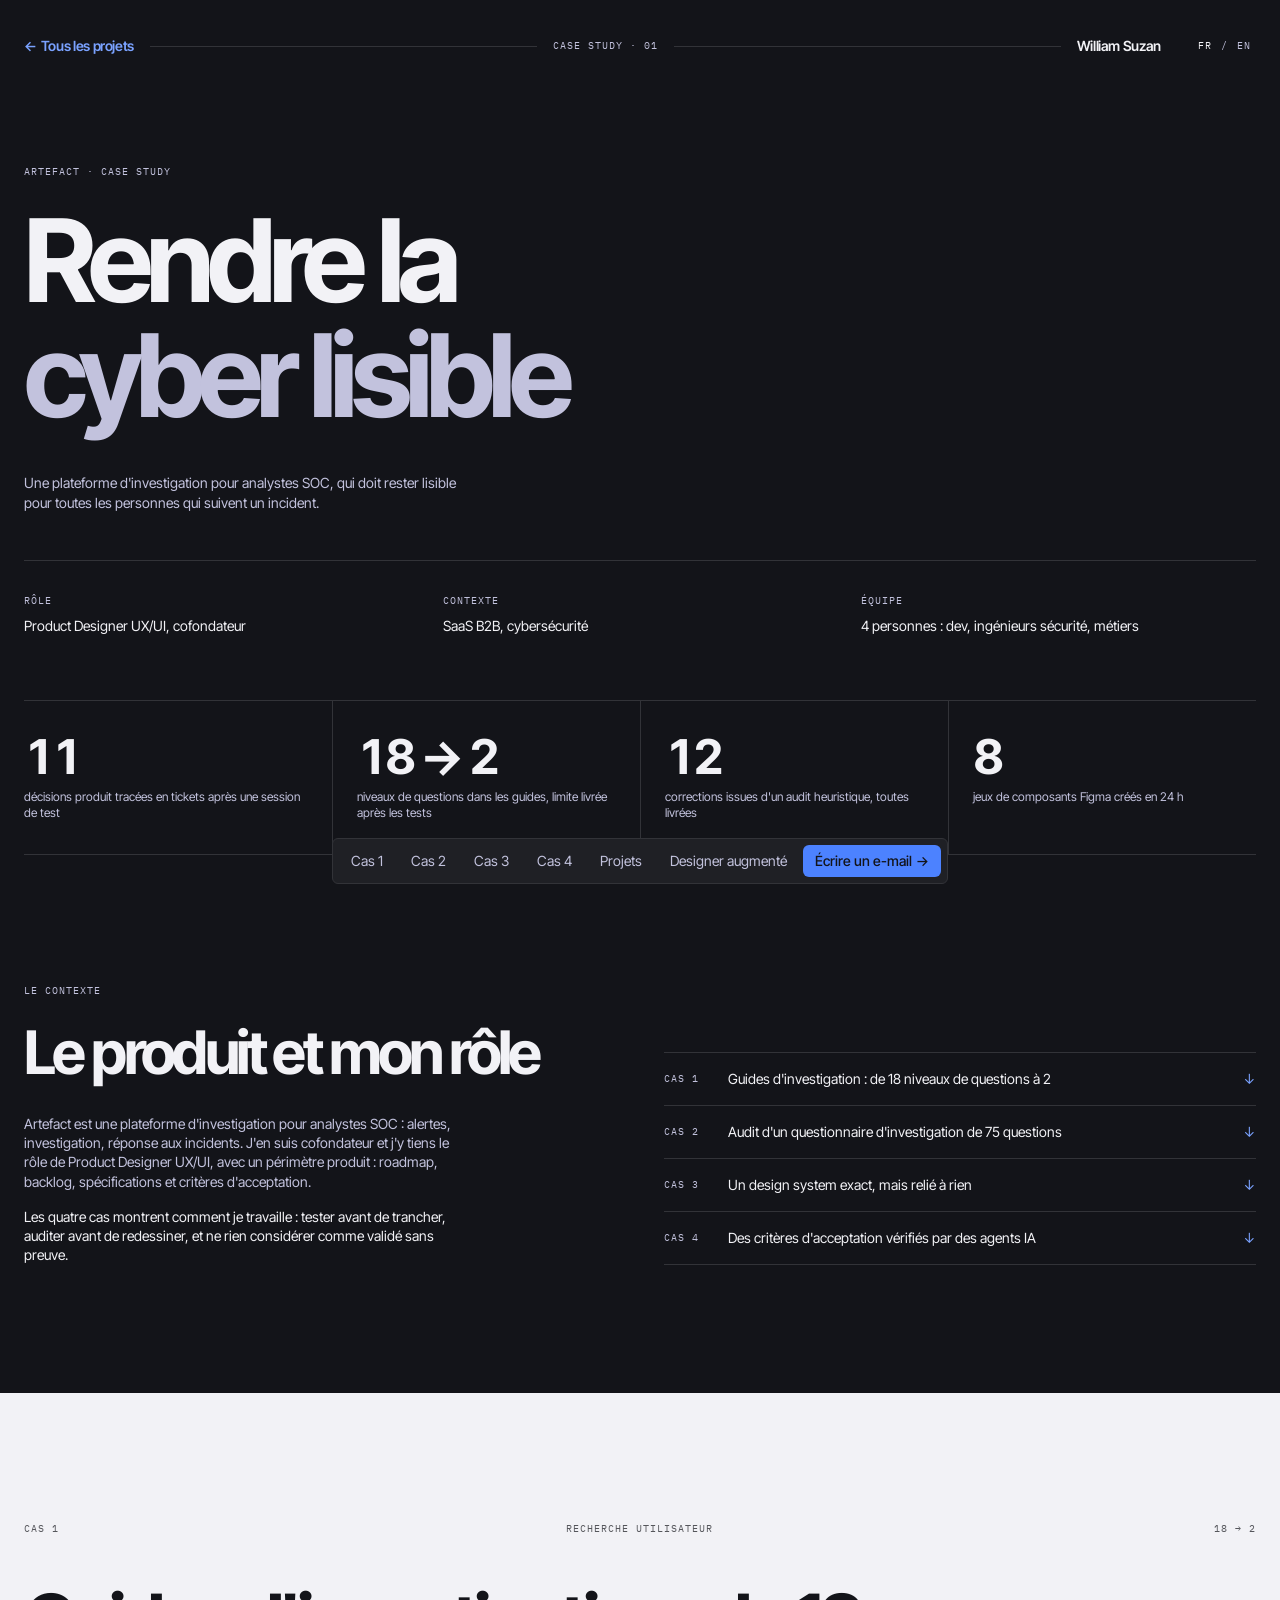
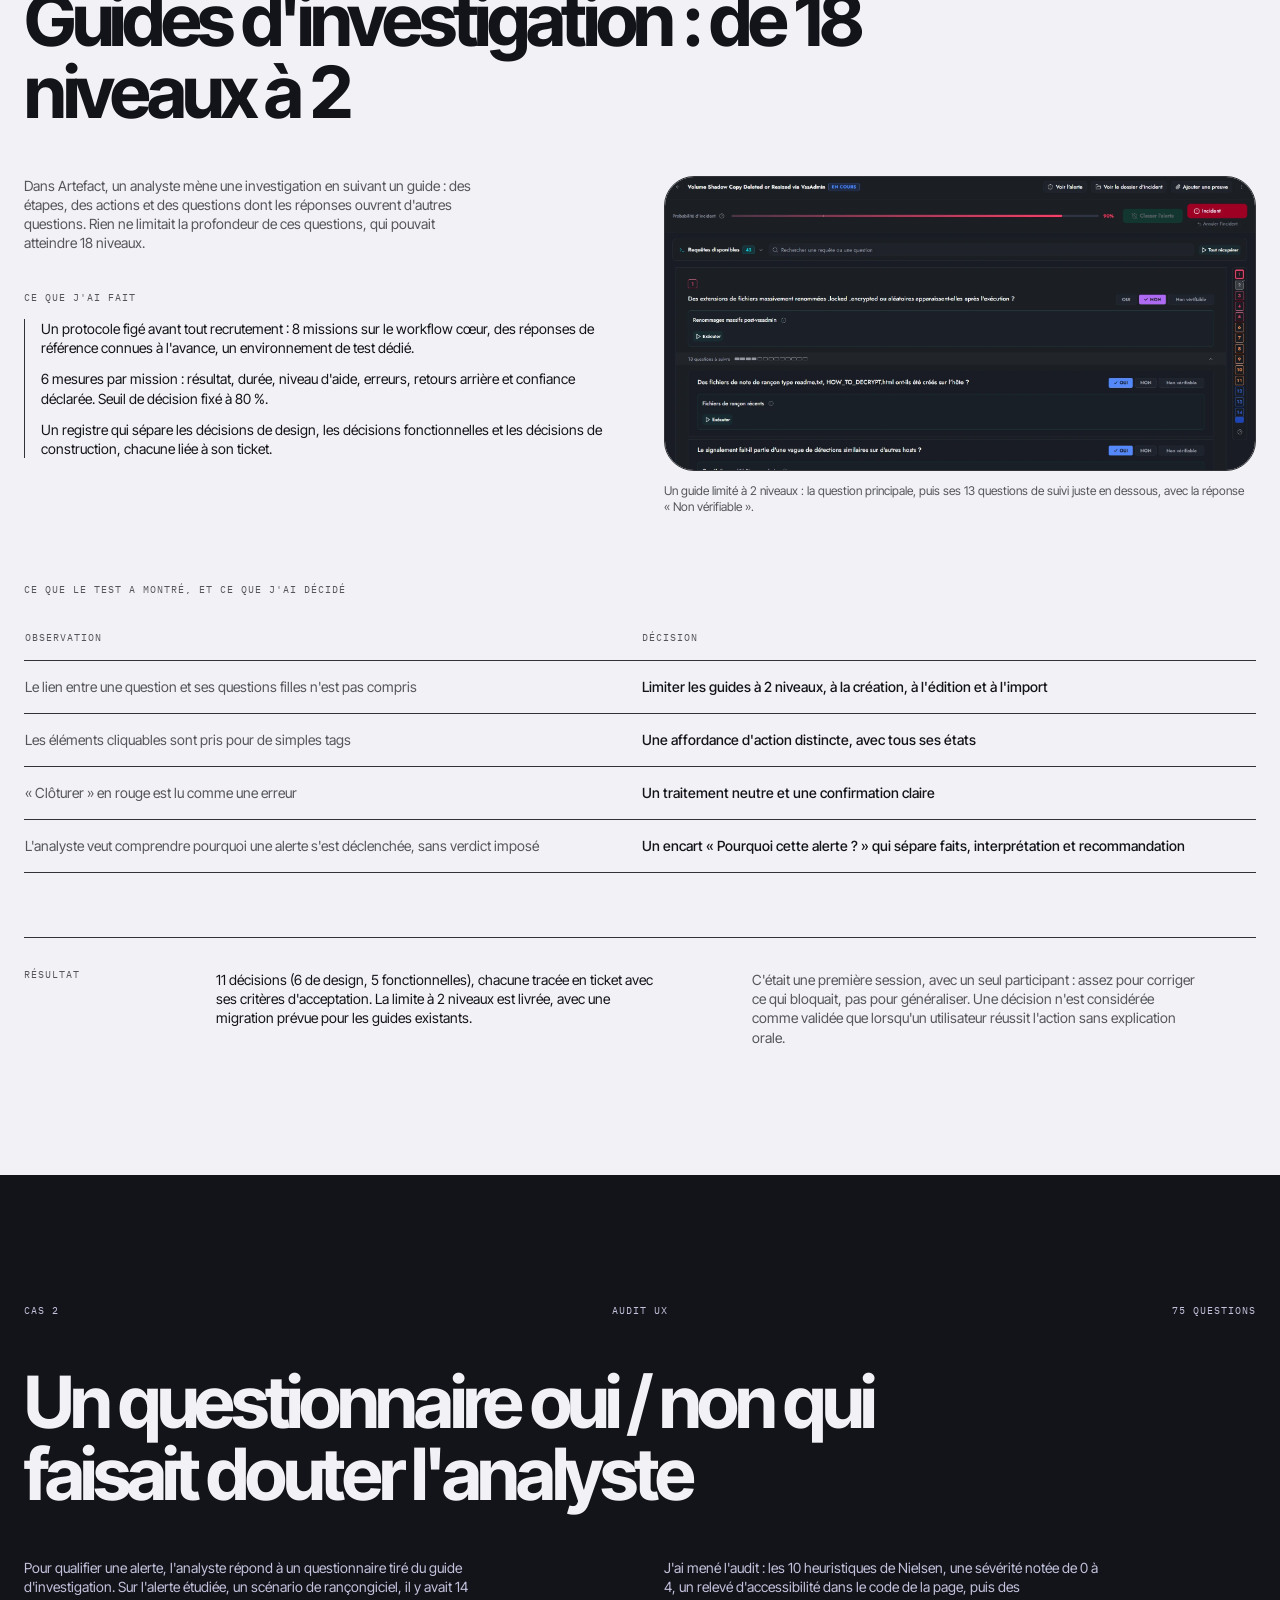
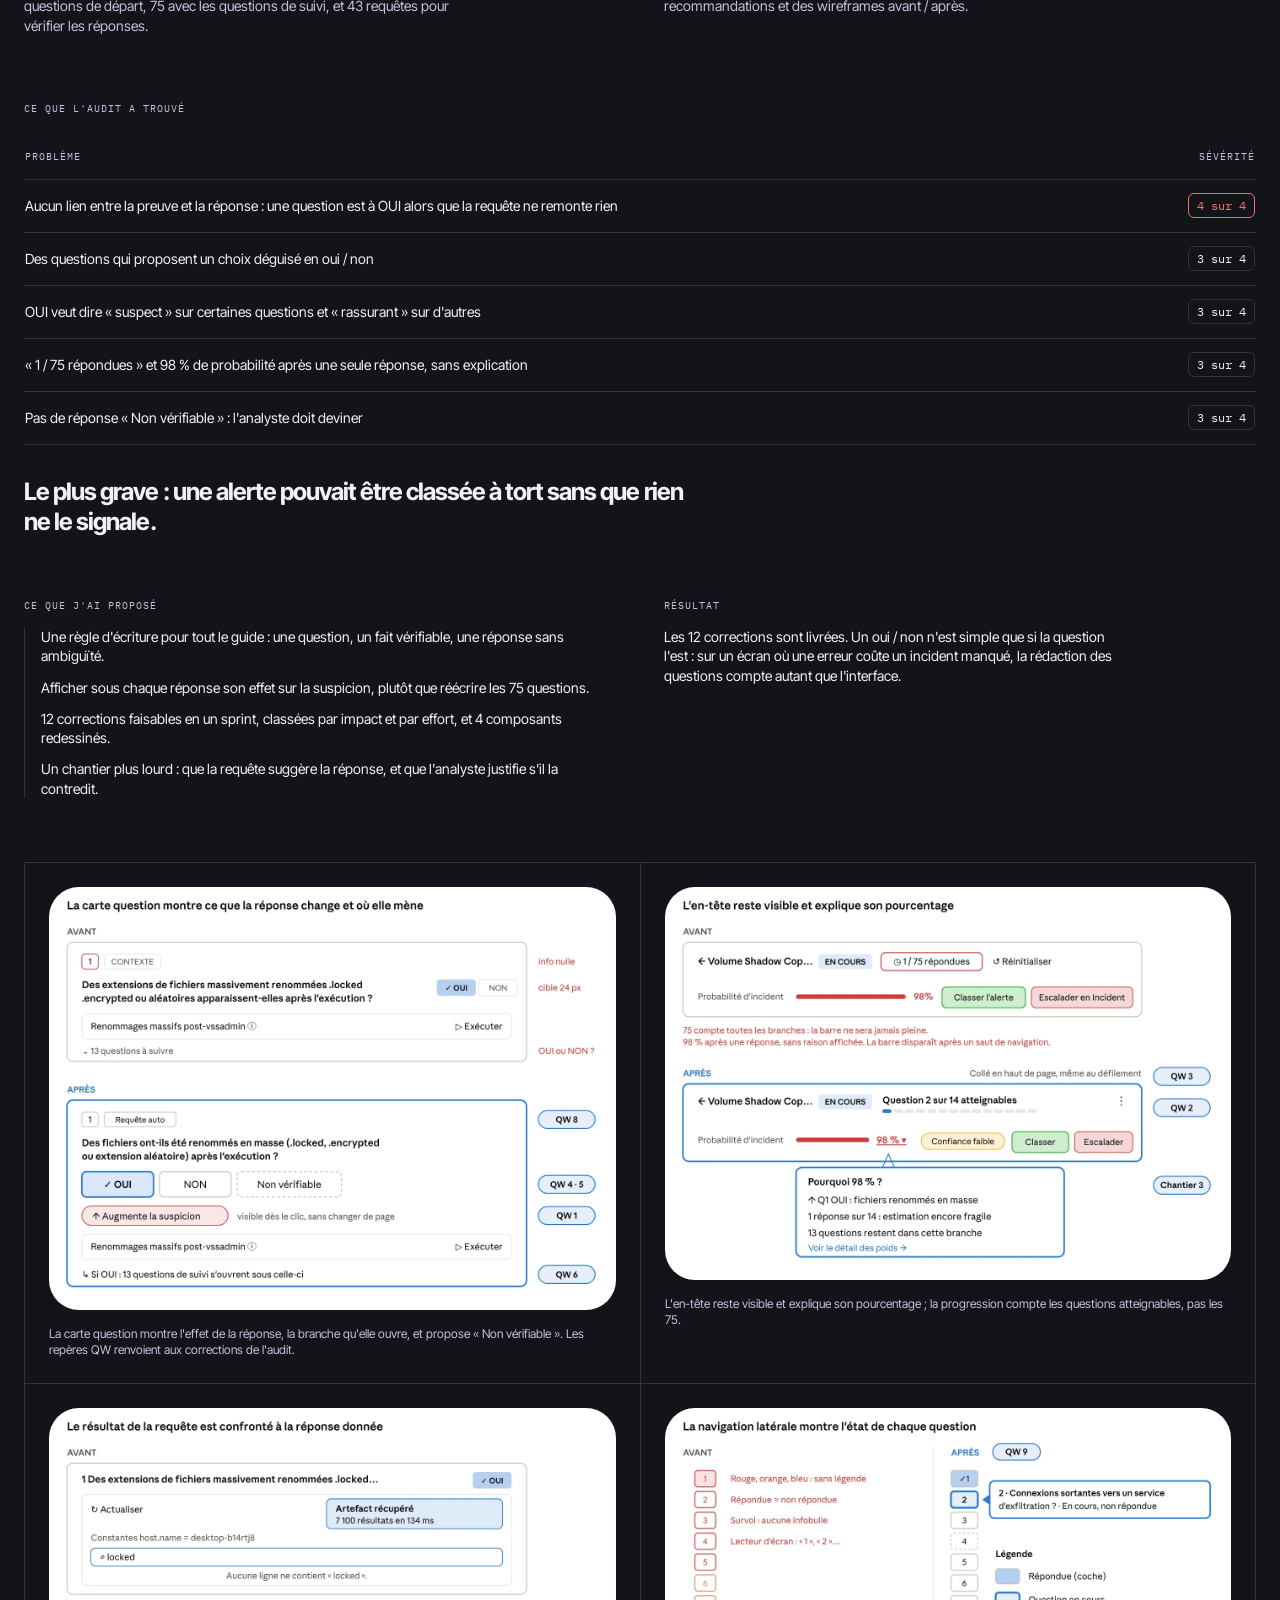
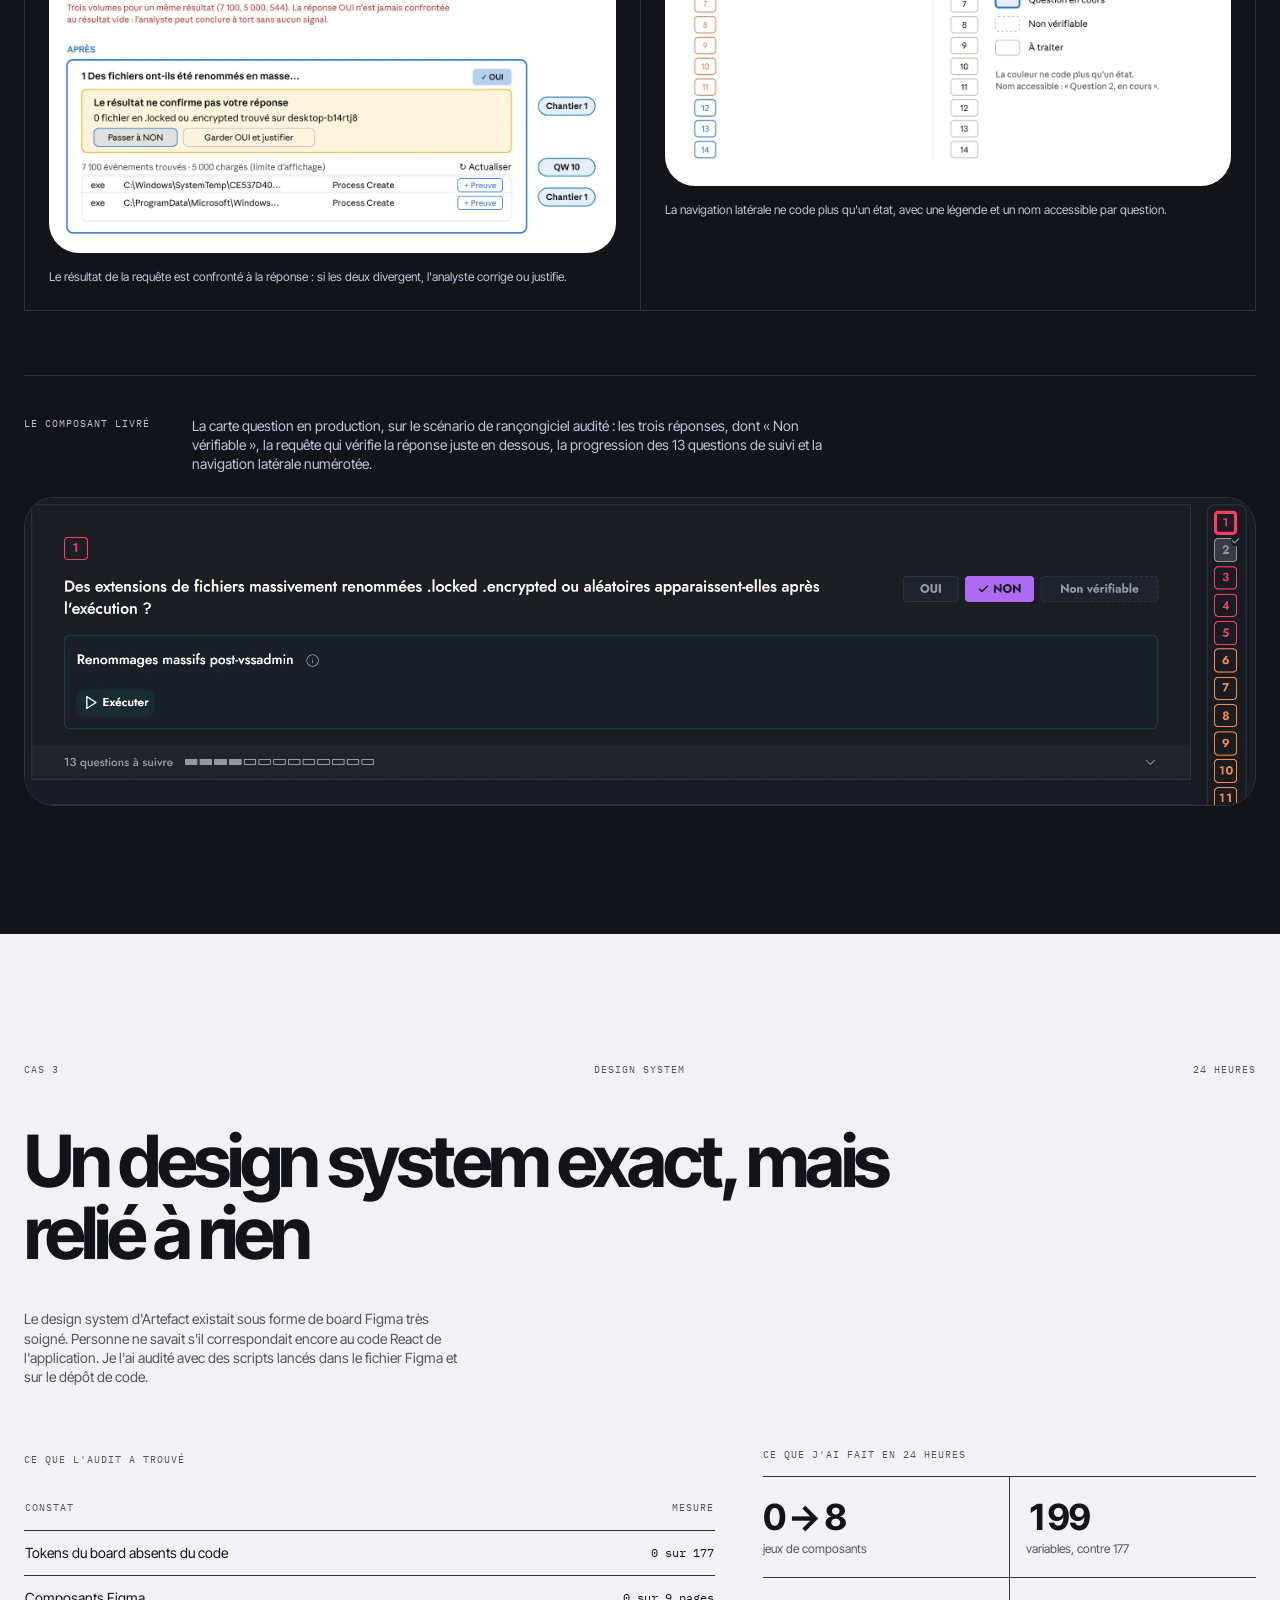
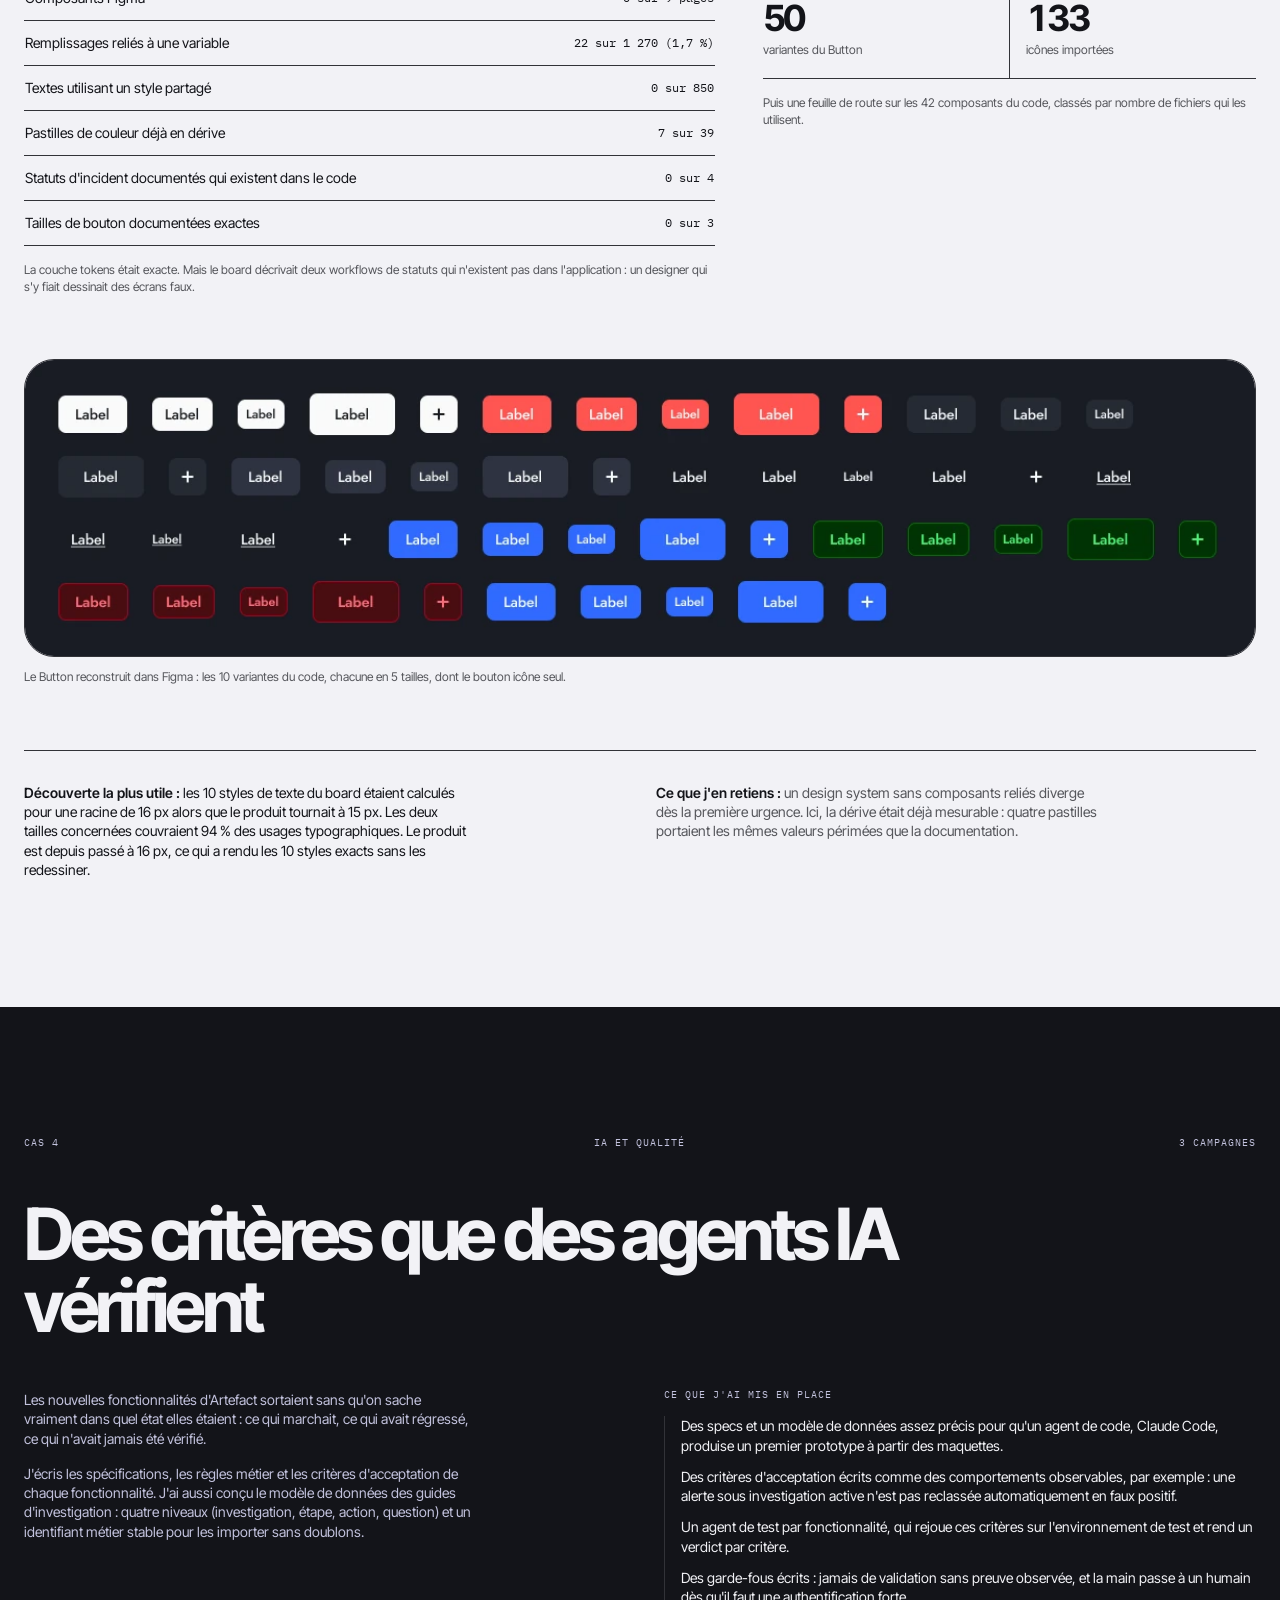
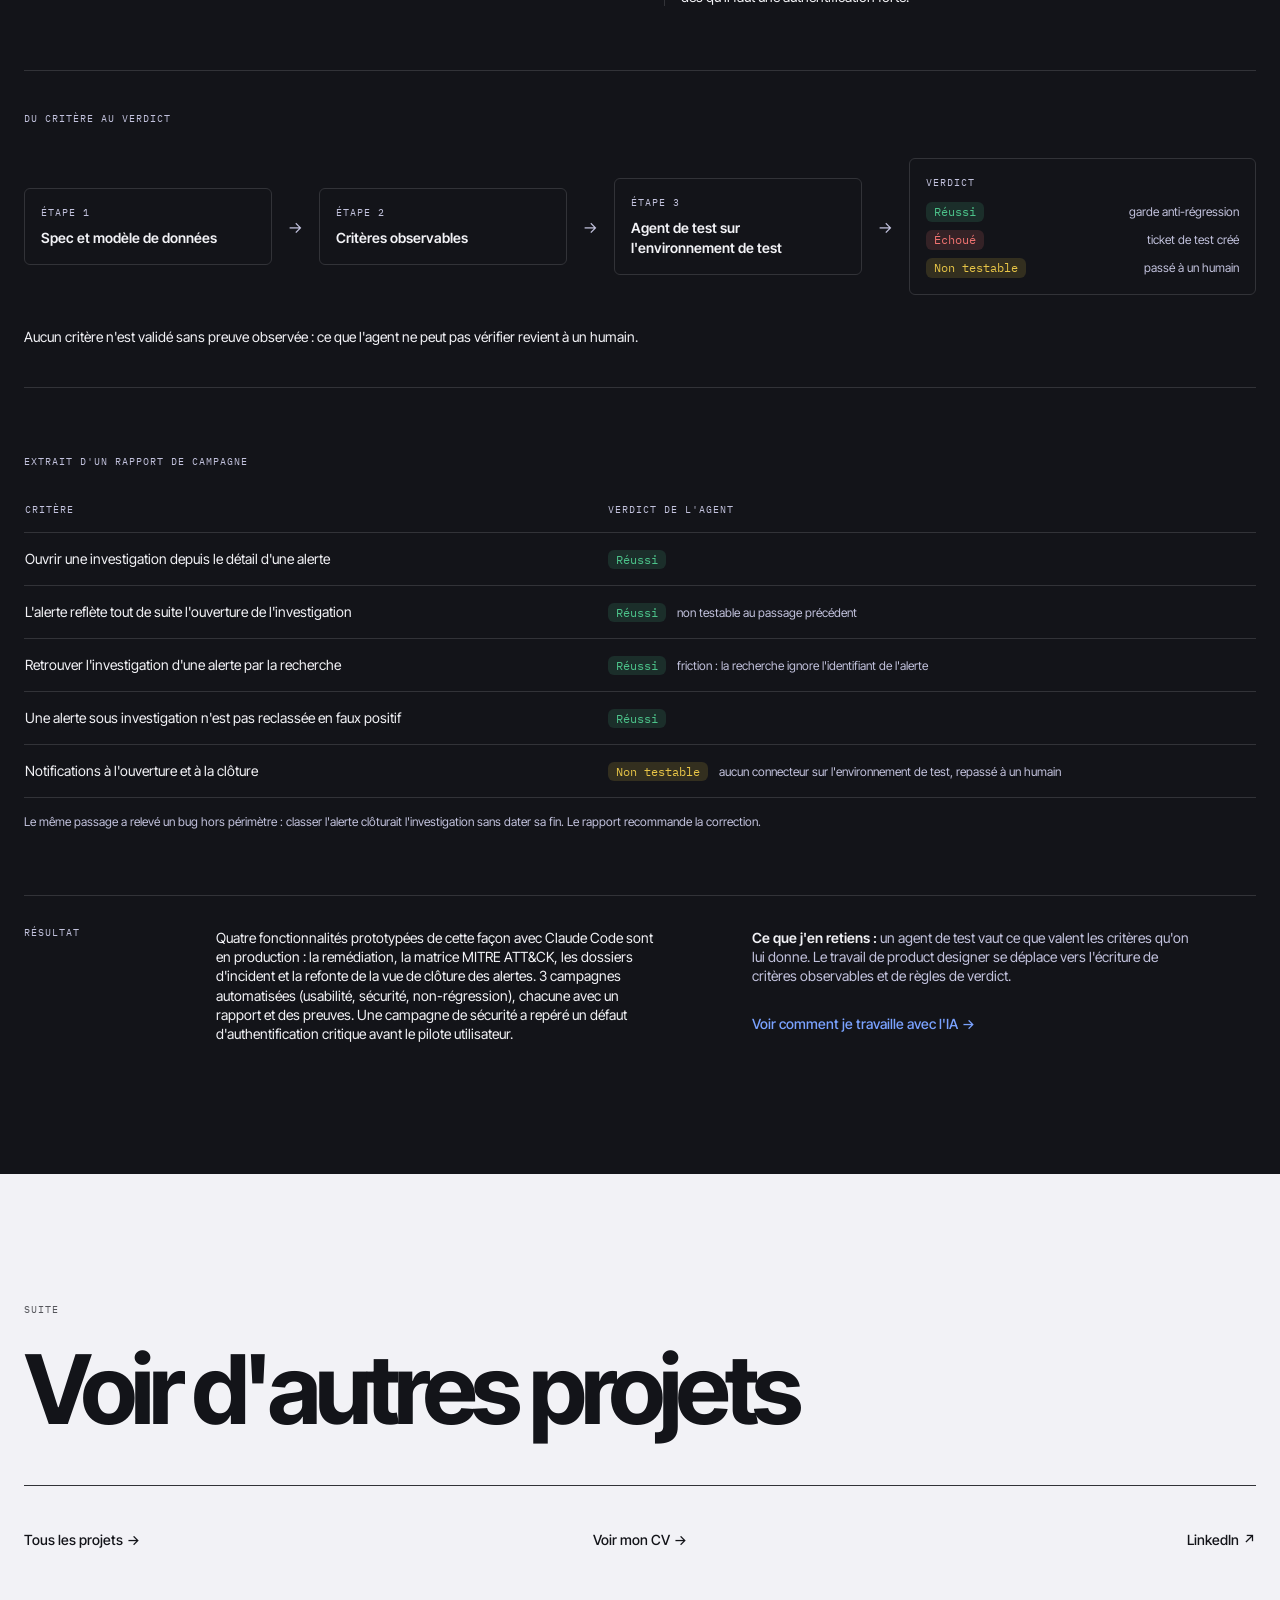
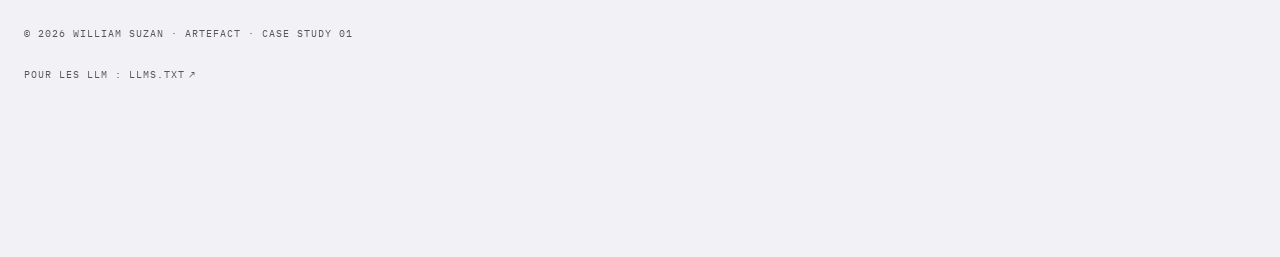
==== commit 5c62c73f: "Page « Designer augmenté » et nouveau titre du CV - Nouvelle page designer-augmente.html : les outil" ====
--- a/artefact.html
+++ b/artefact.html
@@ -288,7 +288,8 @@
       <div class="mt-16 grid gap-8 border-t border-line pt-8 md:grid-cols-[10rem_1fr_1fr]">
         <h3 class="font-mono text-[10px] font-normal uppercase tracking-widest text-muted" data-fr="Résultat" data-en="Outcome">Résultat</h3>
         <p class="max-w-md text-sm leading-snug" data-fr="Quatre fonctionnalités prototypées de cette façon avec Claude Code sont en production : la remédiation, la matrice MITRE ATT&amp;amp;CK, les dossiers d'incident et la refonte de la vue de clôture des alertes. 3 campagnes automatisées (usabilité, sécurité, non-régression), chacune avec un rapport et des preuves. Une campagne de sécurité a repéré un défaut d'authentification critique avant le pilote utilisateur." data-en="Four features prototyped this way with Claude Code are in production: remediation, the MITRE ATT&amp;amp;CK matrix, incident files and the redesigned alert-closure view. 3 automated campaigns (usability, security, regression), each with a report and evidence. A security campaign caught a critical authentication flaw before the user pilot.">Quatre fonctionnalités prototypées de cette façon avec Claude Code sont en production : la remédiation, la matrice MITRE ATT&amp;CK, les dossiers d'incident et la refonte de la vue de clôture des alertes. 3 campagnes automatisées (usabilité, sécurité, non-régression), chacune avec un rapport et des preuves. Une campagne de sécurité a repéré un défaut d'authentification critique avant le pilote utilisateur.</p>
-        <p class="max-w-md text-sm leading-snug text-muted" data-fr="&lt;span class=&quot;font-semibold text-ink&quot;&gt;Ce que j'en retiens :&lt;/span&gt; un agent de test vaut ce que valent les critères qu'on lui donne. Le travail de product designer se déplace vers l'écriture de critères observables et de règles de verdict." data-en="&lt;span class=&quot;font-semibold text-ink&quot;&gt;What I take from it:&lt;/span&gt; a test agent is only as good as the criteria it is given. Product design work shifts toward writing observable criteria and verdict rules."><span class="font-semibold text-ink">Ce que j'en retiens :</span> un agent de test vaut ce que valent les critères qu'on lui donne. Le travail de product designer se déplace vers l'écriture de critères observables et de règles de verdict.</p>
+        <div><p class="max-w-md text-sm leading-snug text-muted" data-fr="&lt;span class=&quot;font-semibold text-ink&quot;&gt;Ce que j'en retiens :&lt;/span&gt; un agent de test vaut ce que valent les critères qu'on lui donne. Le travail de product designer se déplace vers l'écriture de critères observables et de règles de verdict." data-en="&lt;span class=&quot;font-semibold text-ink&quot;&gt;What I take from it:&lt;/span&gt; a test agent is only as good as the criteria it is given. Product design work shifts toward writing observable criteria and verdict rules."><span class="font-semibold text-ink">Ce que j'en retiens :</span> un agent de test vaut ce que valent les critères qu'on lui donne. Le travail de product designer se déplace vers l'écriture de critères observables et de règles de verdict.</p>
+        <a href="designer-augmente.html" class="mt-4 inline-flex min-h-11 items-center gap-1 rounded-ui text-sm font-medium text-accent focus-visible:outline-none focus-visible:ring-2 focus-visible:ring-accent" data-fr="Voir comment je travaille avec l'IA &lt;span aria-hidden=&quot;true&quot;&gt;→&lt;/span&gt;" data-en="See how I work with AI &lt;span aria-hidden=&quot;true&quot;&gt;→&lt;/span&gt;">Voir comment je travaille avec l'IA <span aria-hidden="true">→</span></a></div>
       </div>
     </div>
   </section>
@@ -315,6 +316,7 @@
     <a href="#cas-3" class="hidden rounded-ui px-3 py-1.5 text-muted hover:text-ink focus-visible:outline-none focus-visible:ring-2 focus-visible:ring-accent sm:block" data-fr="Cas 3" data-en="Case 3">Cas 3</a>
     <a href="#cas-4" class="hidden rounded-ui px-3 py-1.5 text-muted hover:text-ink focus-visible:outline-none focus-visible:ring-2 focus-visible:ring-accent sm:block" data-fr="Cas 4" data-en="Case 4">Cas 4</a>
     <a href="portfolio.html" class="rounded-ui px-3 py-2.5 text-muted hover:text-ink focus-visible:outline-none focus-visible:ring-2 focus-visible:ring-accent sm:py-1.5" data-fr="Projets" data-en="Work">Projets</a>
+    <a href="designer-augmente.html" class="hidden rounded-ui px-3 py-1.5 text-muted hover:text-ink focus-visible:outline-none focus-visible:ring-2 focus-visible:ring-accent lg:block" data-fr="Designer augmenté" data-en="Augmented designer">Designer augmenté</a>
     <a href="mailto:william.suzan@protonmail.com" class="inline-flex items-center gap-1 rounded-ui bg-accent px-3 py-2.5 font-medium text-accent-ink focus-visible:outline-none focus-visible:ring-2 focus-visible:ring-ink sm:py-1.5" data-fr="Écrire un e-mail &lt;span aria-hidden=&quot;true&quot;&gt;→&lt;/span&gt;" data-en="Send an email &lt;span aria-hidden=&quot;true&quot;&gt;→&lt;/span&gt;">Écrire un e-mail <span aria-hidden="true">→</span></a>
   </div>
 </nav>
--- a/assets/site.css
+++ b/assets/site.css
@@ -1 +1 @@
-*,:after,:before{--tw-border-spacing-x:0;--tw-border-spacing-y:0;--tw-translate-x:0;--tw-translate-y:0;--tw-rotate:0;--tw-skew-x:0;--tw-skew-y:0;--tw-scale-x:1;--tw-scale-y:1;--tw-pan-x: ;--tw-pan-y: ;--tw-pinch-zoom: ;--tw-scroll-snap-strictness:proximity;--tw-gradient-from-position: ;--tw-gradient-via-position: ;--tw-gradient-to-position: ;--tw-ordinal: ;--tw-slashed-zero: ;--tw-numeric-figure: ;--tw-numeric-spacing: ;--tw-numeric-fraction: ;--tw-ring-inset: ;--tw-ring-offset-width:0px;--tw-ring-offset-color:#fff;--tw-ring-color:rgba(59,130,246,.5);--tw-ring-offset-shadow:0 0 #0000;--tw-ring-shadow:0 0 #0000;--tw-shadow:0 0 #0000;--tw-shadow-colored:0 0 #0000;--tw-blur: ;--tw-brightness: ;--tw-contrast: ;--tw-grayscale: ;--tw-hue-rotate: ;--tw-invert: ;--tw-saturate: ;--tw-sepia: ;--tw-drop-shadow: ;--tw-backdrop-blur: ;--tw-backdrop-brightness: ;--tw-backdrop-contrast: ;--tw-backdrop-grayscale: ;--tw-backdrop-hue-rotate: ;--tw-backdrop-invert: ;--tw-backdrop-opacity: ;--tw-backdrop-saturate: ;--tw-backdrop-sepia: ;--tw-contain-size: ;--tw-contain-layout: ;--tw-contain-paint: ;--tw-contain-style: }::backdrop{--tw-border-spacing-x:0;--tw-border-spacing-y:0;--tw-translate-x:0;--tw-translate-y:0;--tw-rotate:0;--tw-skew-x:0;--tw-skew-y:0;--tw-scale-x:1;--tw-scale-y:1;--tw-pan-x: ;--tw-pan-y: ;--tw-pinch-zoom: ;--tw-scroll-snap-strictness:proximity;--tw-gradient-from-position: ;--tw-gradient-via-position: ;--tw-gradient-to-position: ;--tw-ordinal: ;--tw-slashed-zero: ;--tw-numeric-figure: ;--tw-numeric-spacing: ;--tw-numeric-fraction: ;--tw-ring-inset: ;--tw-ring-offset-width:0px;--tw-ring-offset-color:#fff;--tw-ring-color:rgba(59,130,246,.5);--tw-ring-offset-shadow:0 0 #0000;--tw-ring-shadow:0 0 #0000;--tw-shadow:0 0 #0000;--tw-shadow-colored:0 0 #0000;--tw-blur: ;--tw-brightness: ;--tw-contrast: ;--tw-grayscale: ;--tw-hue-rotate: ;--tw-invert: ;--tw-saturate: ;--tw-sepia: ;--tw-drop-shadow: ;--tw-backdrop-blur: ;--tw-backdrop-brightness: ;--tw-backdrop-contrast: ;--tw-backdrop-grayscale: ;--tw-backdrop-hue-rotate: ;--tw-backdrop-invert: ;--tw-backdrop-opacity: ;--tw-backdrop-saturate: ;--tw-backdrop-sepia: ;--tw-contain-size: ;--tw-contain-layout: ;--tw-contain-paint: ;--tw-contain-style: }/*! tailwindcss v3.4.17 | MIT License | https://tailwindcss.com*/*,:after,:before{box-sizing:border-box;border:0 solid #e5e7eb}:after,:before{--tw-content:""}:host,html{line-height:1.5;-webkit-text-size-adjust:100%;-moz-tab-size:4;-o-tab-size:4;tab-size:4;font-family:ui-sans-serif,system-ui,sans-serif,Apple Color Emoji,Segoe UI Emoji,Segoe UI Symbol,Noto Color Emoji;font-feature-settings:normal;font-variation-settings:normal;-webkit-tap-highlight-color:transparent}body{margin:0;line-height:inherit}hr{height:0;color:inherit;border-top-width:1px}abbr:where([title]){-webkit-text-decoration:underline dotted;text-decoration:underline dotted}h1,h2,h3,h4,h5,h6{font-size:inherit;font-weight:inherit}a{color:inherit;text-decoration:inherit}b,strong{font-weight:bolder}code,kbd,pre,samp{font-family:IBM Plex Mono,ui-monospace,monospace;font-feature-settings:normal;font-variation-settings:normal;font-size:1em}small{font-size:80%}sub,sup{font-size:75%;line-height:0;position:relative;vertical-align:baseline}sub{bottom:-.25em}sup{top:-.5em}table{text-indent:0;border-color:inherit;border-collapse:collapse}button,input,optgroup,select,textarea{font-family:inherit;font-feature-settings:inherit;font-variation-settings:inherit;font-size:100%;font-weight:inherit;line-height:inherit;letter-spacing:inherit;color:inherit;margin:0;padding:0}button,select{text-transform:none}button,input:where([type=button]),input:where([type=reset]),input:where([type=submit]){-webkit-appearance:button;background-color:transparent;background-image:none}:-moz-focusring{outline:auto}:-moz-ui-invalid{box-shadow:none}progress{vertical-align:baseline}::-webkit-inner-spin-button,::-webkit-outer-spin-button{height:auto}[type=search]{-webkit-appearance:textfield;outline-offset:-2px}::-webkit-search-decoration{-webkit-appearance:none}::-webkit-file-upload-button{-webkit-appearance:button;font:inherit}summary{display:list-item}blockquote,dd,dl,figure,h1,h2,h3,h4,h5,h6,hr,p,pre{margin:0}fieldset{margin:0}fieldset,legend{padding:0}menu,ol,ul{list-style:none;margin:0;padding:0}dialog{padding:0}textarea{resize:vertical}input::-moz-placeholder,textarea::-moz-placeholder{opacity:1;color:#9ca3af}input::placeholder,textarea::placeholder{opacity:1;color:#9ca3af}[role=button],button{cursor:pointer}:disabled{cursor:default}audio,canvas,embed,iframe,img,object,svg,video{display:block;vertical-align:middle}img,video{max-width:100%;height:auto}[hidden]:where(:not([hidden=until-found])){display:none}:root{color-scheme:dark}h1,h2,h3{font-family:Inter Tight,ui-sans-serif,system-ui,sans-serif;font-weight:700;letter-spacing:-.06em;line-height:1.02}.sr-only{position:absolute;width:1px;height:1px;padding:0;margin:-1px;overflow:hidden;clip:rect(0,0,0,0);white-space:nowrap;border-width:0}.visible{visibility:visible}.fixed{position:fixed}.relative{position:relative}.inset-x-0{left:0;right:0}.bottom-4{bottom:1rem}.z-40{z-index:40}.mx-auto{margin-left:auto;margin-right:auto}.mb-10{margin-bottom:2.5rem}.mb-12{margin-bottom:3rem}.mb-4{margin-bottom:1rem}.mb-6{margin-bottom:1.5rem}.mb-8{margin-bottom:2rem}.ml-2{margin-left:.5rem}.ml-4{margin-left:1rem}.mt-1{margin-top:.25rem}.mt-10{margin-top:2.5rem}.mt-12{margin-top:3rem}.mt-16{margin-top:4rem}.mt-2{margin-top:.5rem}.mt-3{margin-top:.75rem}.mt-4{margin-top:1rem}.mt-6{margin-top:1.5rem}.mt-8{margin-top:2rem}.block{display:block}.flex{display:flex}.inline-flex{display:inline-flex}.table{display:table}.grid{display:grid}.hidden{display:none}.h-auto{height:auto}.h-px{height:1px}.min-h-11{min-height:2.75rem}.min-h-screen{min-height:100vh}.w-full{width:100%}.min-w-6{min-width:1.5rem}.min-w-\[28rem\]{min-width:28rem}.min-w-\[36rem\]{min-width:36rem}.max-w-2xl{max-width:42rem}.max-w-3xl{max-width:48rem}.max-w-4xl{max-width:56rem}.max-w-5xl{max-width:64rem}.max-w-7xl{max-width:80rem}.max-w-md{max-width:28rem}.max-w-sm{max-width:24rem}.max-w-xs{max-width:20rem}.flex-1{flex:1 1 0%}.shrink-0{flex-shrink:0}.grid-cols-2{grid-template-columns:repeat(2,minmax(0,1fr))}.grid-cols-3{grid-template-columns:repeat(3,minmax(0,1fr))}.grid-cols-\[3rem_1fr_auto\]{grid-template-columns:3rem 1fr auto}.grid-cols-\[4rem_1fr\]{grid-template-columns:4rem 1fr}.flex-wrap{flex-wrap:wrap}.items-start{align-items:flex-start}.items-center{align-items:center}.items-baseline{align-items:baseline}.justify-center{justify-content:center}.justify-between{justify-content:space-between}.gap-1{gap:.25rem}.gap-10{gap:2.5rem}.gap-12{gap:3rem}.gap-16{gap:4rem}.gap-2{gap:.5rem}.gap-3{gap:.75rem}.gap-4{gap:1rem}.gap-6{gap:1.5rem}.gap-8{gap:2rem}.gap-px{gap:1px}.gap-x-6{-moz-column-gap:1.5rem;column-gap:1.5rem}.gap-y-6{row-gap:1.5rem}.space-y-2>:not([hidden])~:not([hidden]){--tw-space-y-reverse:0;margin-top:calc(.5rem*(1 - var(--tw-space-y-reverse)));margin-bottom:calc(.5rem*var(--tw-space-y-reverse))}.space-y-3>:not([hidden])~:not([hidden]){--tw-space-y-reverse:0;margin-top:calc(.75rem*(1 - var(--tw-space-y-reverse)));margin-bottom:calc(.75rem*var(--tw-space-y-reverse))}.self-start{align-self:flex-start}.self-end{align-self:flex-end}.overflow-hidden{overflow:hidden}.overflow-x-auto{overflow-x:auto}.whitespace-nowrap{white-space:nowrap}.break-all{word-break:break-all}.rounded-card{border-radius:30px}.rounded-ui{border-radius:6px}.border{border-width:1px}.border-y{border-top-width:1px}.border-b,.border-y{border-bottom-width:1px}.border-l{border-left-width:1px}.border-t{border-top-width:1px}.border-danger{--tw-border-opacity:1;border-color:rgb(239 114 112/var(--tw-border-opacity,1))}.border-line{--tw-border-opacity:1;border-color:rgb(50 51 56/var(--tw-border-opacity,1))}.bg-accent{--tw-bg-opacity:1;background-color:rgb(76 130 255/var(--tw-bg-opacity,1))}.bg-base{--tw-bg-opacity:1;background-color:rgb(19 20 25/var(--tw-bg-opacity,1))}.bg-danger\/15{background-color:hsla(1,80%,69%,.15)}.bg-line{--tw-bg-opacity:1;background-color:rgb(50 51 56/var(--tw-bg-opacity,1))}.bg-paper{--tw-bg-opacity:1;background-color:rgb(242 242 246/var(--tw-bg-opacity,1))}.bg-success\/15{background-color:rgba(76,195,138,.15)}.bg-surface{--tw-bg-opacity:1;background-color:rgb(31 32 37/var(--tw-bg-opacity,1))}.bg-warning\/15{background-color:rgba(232,197,71,.15)}.p-1\.5{padding:.375rem}.p-4{padding:1rem}.p-6{padding:1.5rem}.px-2{padding-left:.5rem;padding-right:.5rem}.px-3{padding-left:.75rem;padding-right:.75rem}.px-4{padding-left:1rem;padding-right:1rem}.px-6{padding-left:1.5rem;padding-right:1.5rem}.py-0\.5{padding-top:.125rem;padding-bottom:.125rem}.py-1{padding-top:.25rem;padding-bottom:.25rem}.py-1\.5{padding-top:.375rem;padding-bottom:.375rem}.py-10{padding-top:2.5rem;padding-bottom:2.5rem}.py-2{padding-top:.5rem;padding-bottom:.5rem}.py-2\.5{padding-top:.625rem;padding-bottom:.625rem}.py-24{padding-top:6rem;padding-bottom:6rem}.py-3{padding-top:.75rem;padding-bottom:.75rem}.py-4{padding-top:1rem;padding-bottom:1rem}.py-5{padding-top:1.25rem;padding-bottom:1.25rem}.py-6{padding-top:1.5rem;padding-bottom:1.5rem}.py-8{padding-top:2rem;padding-bottom:2rem}.pb-16{padding-bottom:4rem}.pb-24{padding-bottom:6rem}.pb-40{padding-bottom:10rem}.pl-4{padding-left:1rem}.pl-6{padding-left:1.5rem}.pr-4{padding-right:1rem}.pr-6{padding-right:1.5rem}.pr-8{padding-right:2rem}.pt-0{padding-top:0}.pt-10{padding-top:2.5rem}.pt-16{padding-top:4rem}.pt-24{padding-top:6rem}.pt-6{padding-top:1.5rem}.pt-8{padding-top:2rem}.text-left{text-align:left}.text-center{text-align:center}.text-right{text-align:right}.align-top{vertical-align:top}.font-body,.font-display{font-family:Inter Tight,ui-sans-serif,system-ui,sans-serif}.font-mono{font-family:IBM Plex Mono,ui-monospace,monospace}.text-2xl{font-size:1.5rem;line-height:2rem}.text-3xl{font-size:1.875rem;line-height:2.25rem}.text-4xl{font-size:2.25rem;line-height:2.5rem}.text-5xl{font-size:3rem;line-height:1}.text-6xl{font-size:3.75rem;line-height:1}.text-\[10px\]{font-size:10px}.text-sm{font-size:.875rem;line-height:1.25rem}.text-xs{font-size:.75rem;line-height:1rem}.font-bold{font-weight:700}.font-medium{font-weight:500}.font-normal{font-weight:400}.font-semibold{font-weight:600}.uppercase{text-transform:uppercase}.tabular-nums{--tw-numeric-spacing:tabular-nums;font-variant-numeric:var(--tw-ordinal) var(--tw-slashed-zero) var(--tw-numeric-figure) var(--tw-numeric-spacing) var(--tw-numeric-fraction)}.leading-none{line-height:1}.leading-snug{line-height:1.375}.leading-tight{line-height:1.25}.tracking-\[-0\.04em\]{letter-spacing:-.04em}.tracking-\[-0\.05em\]{letter-spacing:-.05em}.tracking-\[-0\.06em\]{letter-spacing:-.06em}.tracking-tight{letter-spacing:-.025em}.tracking-widest{letter-spacing:.1em}.text-accent{--tw-text-opacity:1;color:rgb(122 162 255/var(--tw-text-opacity,1))}.text-accent-ink{--tw-text-opacity:1;color:rgb(19 20 25/var(--tw-text-opacity,1))}.text-danger{--tw-text-opacity:1;color:rgb(239 114 112/var(--tw-text-opacity,1))}.text-ink{--tw-text-opacity:1;color:rgb(242 242 246/var(--tw-text-opacity,1))}.text-inverse{--tw-text-opacity:1;color:rgb(19 20 25/var(--tw-text-opacity,1))}.text-inverse\/70{color:rgba(19,20,25,.7)}.text-muted{--tw-text-opacity:1;color:rgb(194 194 221/var(--tw-text-opacity,1))}.text-success{--tw-text-opacity:1;color:rgb(76 195 138/var(--tw-text-opacity,1))}.text-warning{--tw-text-opacity:1;color:rgb(232 197 71/var(--tw-text-opacity,1))}.antialiased{-webkit-font-smoothing:antialiased;-moz-osx-font-smoothing:grayscale}.hover\:text-accent:hover{--tw-text-opacity:1;color:rgb(122 162 255/var(--tw-text-opacity,1))}.hover\:text-ink:hover{--tw-text-opacity:1;color:rgb(242 242 246/var(--tw-text-opacity,1))}.hover\:underline:hover{text-decoration-line:underline}.focus\:not-sr-only:focus{position:static;width:auto;height:auto;padding:0;margin:0;overflow:visible;clip:auto;white-space:normal}.focus\:absolute:focus{position:absolute}.focus\:left-4:focus{left:1rem}.focus\:top-4:focus{top:1rem}.focus\:z-50:focus{z-index:50}.focus-visible\:outline-none:focus-visible{outline:2px solid transparent;outline-offset:2px}.focus-visible\:ring-2:focus-visible{--tw-ring-offset-shadow:var(--tw-ring-inset) 0 0 0 var(--tw-ring-offset-width) var(--tw-ring-offset-color);--tw-ring-shadow:var(--tw-ring-inset) 0 0 0 calc(2px + var(--tw-ring-offset-width)) var(--tw-ring-color);box-shadow:var(--tw-ring-offset-shadow),var(--tw-ring-shadow),var(--tw-shadow,0 0 #0000)}.focus-visible\:ring-accent:focus-visible{--tw-ring-opacity:1;--tw-ring-color:rgb(76 130 255/var(--tw-ring-opacity,1))}.focus-visible\:ring-ink:focus-visible{--tw-ring-opacity:1;--tw-ring-color:rgb(242 242 246/var(--tw-ring-opacity,1))}.focus-visible\:ring-inverse:focus-visible{--tw-ring-opacity:1;--tw-ring-color:rgb(19 20 25/var(--tw-ring-opacity,1))}.aria-pressed\:text-ink[aria-pressed=true]{--tw-text-opacity:1;color:rgb(242 242 246/var(--tw-text-opacity,1))}@media (min-width:640px){.sm\:block{display:block}.sm\:inline{display:inline}.sm\:grid-cols-2{grid-template-columns:repeat(2,minmax(0,1fr))}.sm\:grid-cols-3{grid-template-columns:repeat(3,minmax(0,1fr))}.sm\:py-1\.5{padding-top:.375rem;padding-bottom:.375rem}.sm\:text-7xl{font-size:4.5rem;line-height:1}}@media (min-width:768px){.md\:block{display:block}.md\:grid-cols-2{grid-template-columns:repeat(2,minmax(0,1fr))}.md\:grid-cols-3{grid-template-columns:repeat(3,minmax(0,1fr))}.md\:grid-cols-4{grid-template-columns:repeat(4,minmax(0,1fr))}.md\:grid-cols-\[10rem_1fr\]{grid-template-columns:10rem 1fr}.md\:grid-cols-\[10rem_1fr_1fr\]{grid-template-columns:10rem 1fr 1fr}.md\:grid-cols-\[1fr_1fr\]{grid-template-columns:1fr 1fr}.md\:grid-cols-\[1fr_2fr\]{grid-template-columns:1fr 2fr}.md\:grid-cols-\[1fr_auto\]{grid-template-columns:1fr auto}.md\:grid-cols-\[1fr_auto_1fr_auto_1fr_auto_1\.4fr\]{grid-template-columns:1fr auto 1fr auto 1fr auto 1.4fr}.md\:grid-cols-\[5fr_7fr\]{grid-template-columns:5fr 7fr}.md\:grid-cols-\[6rem_1fr_1fr\]{grid-template-columns:6rem 1fr 1fr}.md\:grid-cols-\[7fr_5fr\]{grid-template-columns:7fr 5fr}.md\:items-end{align-items:flex-end}.md\:items-center{align-items:center}.md\:items-baseline{align-items:baseline}.md\:justify-end{justify-content:flex-end}.md\:justify-center{justify-content:center}.md\:border-b-0{border-bottom-width:0}.md\:border-l{border-left-width:1px}.md\:border-t-0{border-top-width:0}.md\:px-8{padding-left:2rem;padding-right:2rem}.md\:py-32{padding-top:8rem;padding-bottom:8rem}.md\:pl-6{padding-left:1.5rem}.md\:pl-8{padding-left:2rem}.md\:pr-8{padding-right:2rem}.md\:pt-24{padding-top:6rem}.md\:pt-32{padding-top:8rem}.md\:text-5xl{font-size:3rem;line-height:1}.md\:text-6xl{font-size:3.75rem;line-height:1}.md\:text-7xl{font-size:4.5rem;line-height:1}.md\:text-8xl{font-size:6rem;line-height:1}.md\:text-\[9vw\]{font-size:9vw}}+*,:after,:before{--tw-border-spacing-x:0;--tw-border-spacing-y:0;--tw-translate-x:0;--tw-translate-y:0;--tw-rotate:0;--tw-skew-x:0;--tw-skew-y:0;--tw-scale-x:1;--tw-scale-y:1;--tw-pan-x: ;--tw-pan-y: ;--tw-pinch-zoom: ;--tw-scroll-snap-strictness:proximity;--tw-gradient-from-position: ;--tw-gradient-via-position: ;--tw-gradient-to-position: ;--tw-ordinal: ;--tw-slashed-zero: ;--tw-numeric-figure: ;--tw-numeric-spacing: ;--tw-numeric-fraction: ;--tw-ring-inset: ;--tw-ring-offset-width:0px;--tw-ring-offset-color:#fff;--tw-ring-color:rgba(59,130,246,.5);--tw-ring-offset-shadow:0 0 #0000;--tw-ring-shadow:0 0 #0000;--tw-shadow:0 0 #0000;--tw-shadow-colored:0 0 #0000;--tw-blur: ;--tw-brightness: ;--tw-contrast: ;--tw-grayscale: ;--tw-hue-rotate: ;--tw-invert: ;--tw-saturate: ;--tw-sepia: ;--tw-drop-shadow: ;--tw-backdrop-blur: ;--tw-backdrop-brightness: ;--tw-backdrop-contrast: ;--tw-backdrop-grayscale: ;--tw-backdrop-hue-rotate: ;--tw-backdrop-invert: ;--tw-backdrop-opacity: ;--tw-backdrop-saturate: ;--tw-backdrop-sepia: ;--tw-contain-size: ;--tw-contain-layout: ;--tw-contain-paint: ;--tw-contain-style: }::backdrop{--tw-border-spacing-x:0;--tw-border-spacing-y:0;--tw-translate-x:0;--tw-translate-y:0;--tw-rotate:0;--tw-skew-x:0;--tw-skew-y:0;--tw-scale-x:1;--tw-scale-y:1;--tw-pan-x: ;--tw-pan-y: ;--tw-pinch-zoom: ;--tw-scroll-snap-strictness:proximity;--tw-gradient-from-position: ;--tw-gradient-via-position: ;--tw-gradient-to-position: ;--tw-ordinal: ;--tw-slashed-zero: ;--tw-numeric-figure: ;--tw-numeric-spacing: ;--tw-numeric-fraction: ;--tw-ring-inset: ;--tw-ring-offset-width:0px;--tw-ring-offset-color:#fff;--tw-ring-color:rgba(59,130,246,.5);--tw-ring-offset-shadow:0 0 #0000;--tw-ring-shadow:0 0 #0000;--tw-shadow:0 0 #0000;--tw-shadow-colored:0 0 #0000;--tw-blur: ;--tw-brightness: ;--tw-contrast: ;--tw-grayscale: ;--tw-hue-rotate: ;--tw-invert: ;--tw-saturate: ;--tw-sepia: ;--tw-drop-shadow: ;--tw-backdrop-blur: ;--tw-backdrop-brightness: ;--tw-backdrop-contrast: ;--tw-backdrop-grayscale: ;--tw-backdrop-hue-rotate: ;--tw-backdrop-invert: ;--tw-backdrop-opacity: ;--tw-backdrop-saturate: ;--tw-backdrop-sepia: ;--tw-contain-size: ;--tw-contain-layout: ;--tw-contain-paint: ;--tw-contain-style: }/*! tailwindcss v3.4.17 | MIT License | https://tailwindcss.com*/*,:after,:before{box-sizing:border-box;border:0 solid #e5e7eb}:after,:before{--tw-content:""}:host,html{line-height:1.5;-webkit-text-size-adjust:100%;-moz-tab-size:4;-o-tab-size:4;tab-size:4;font-family:ui-sans-serif,system-ui,sans-serif,Apple Color Emoji,Segoe UI Emoji,Segoe UI Symbol,Noto Color Emoji;font-feature-settings:normal;font-variation-settings:normal;-webkit-tap-highlight-color:transparent}body{margin:0;line-height:inherit}hr{height:0;color:inherit;border-top-width:1px}abbr:where([title]){-webkit-text-decoration:underline dotted;text-decoration:underline dotted}h1,h2,h3,h4,h5,h6{font-size:inherit;font-weight:inherit}a{color:inherit;text-decoration:inherit}b,strong{font-weight:bolder}code,kbd,pre,samp{font-family:IBM Plex Mono,ui-monospace,monospace;font-feature-settings:normal;font-variation-settings:normal;font-size:1em}small{font-size:80%}sub,sup{font-size:75%;line-height:0;position:relative;vertical-align:baseline}sub{bottom:-.25em}sup{top:-.5em}table{text-indent:0;border-color:inherit;border-collapse:collapse}button,input,optgroup,select,textarea{font-family:inherit;font-feature-settings:inherit;font-variation-settings:inherit;font-size:100%;font-weight:inherit;line-height:inherit;letter-spacing:inherit;color:inherit;margin:0;padding:0}button,select{text-transform:none}button,input:where([type=button]),input:where([type=reset]),input:where([type=submit]){-webkit-appearance:button;background-color:transparent;background-image:none}:-moz-focusring{outline:auto}:-moz-ui-invalid{box-shadow:none}progress{vertical-align:baseline}::-webkit-inner-spin-button,::-webkit-outer-spin-button{height:auto}[type=search]{-webkit-appearance:textfield;outline-offset:-2px}::-webkit-search-decoration{-webkit-appearance:none}::-webkit-file-upload-button{-webkit-appearance:button;font:inherit}summary{display:list-item}blockquote,dd,dl,figure,h1,h2,h3,h4,h5,h6,hr,p,pre{margin:0}fieldset{margin:0}fieldset,legend{padding:0}menu,ol,ul{list-style:none;margin:0;padding:0}dialog{padding:0}textarea{resize:vertical}input::-moz-placeholder,textarea::-moz-placeholder{opacity:1;color:#9ca3af}input::placeholder,textarea::placeholder{opacity:1;color:#9ca3af}[role=button],button{cursor:pointer}:disabled{cursor:default}audio,canvas,embed,iframe,img,object,svg,video{display:block;vertical-align:middle}img,video{max-width:100%;height:auto}[hidden]:where(:not([hidden=until-found])){display:none}:root{color-scheme:dark}h1,h2,h3{font-family:Inter Tight,ui-sans-serif,system-ui,sans-serif;font-weight:700;letter-spacing:-.06em;line-height:1.02}.sr-only{position:absolute;width:1px;height:1px;padding:0;margin:-1px;overflow:hidden;clip:rect(0,0,0,0);white-space:nowrap;border-width:0}.visible{visibility:visible}.invisible{visibility:hidden}.fixed{position:fixed}.relative{position:relative}.inset-x-0{left:0;right:0}.bottom-4{bottom:1rem}.z-40{z-index:40}.mx-auto{margin-left:auto;margin-right:auto}.mb-10{margin-bottom:2.5rem}.mb-12{margin-bottom:3rem}.mb-4{margin-bottom:1rem}.mb-6{margin-bottom:1.5rem}.mb-8{margin-bottom:2rem}.ml-2{margin-left:.5rem}.ml-4{margin-left:1rem}.mt-1{margin-top:.25rem}.mt-10{margin-top:2.5rem}.mt-12{margin-top:3rem}.mt-16{margin-top:4rem}.mt-2{margin-top:.5rem}.mt-3{margin-top:.75rem}.mt-4{margin-top:1rem}.mt-6{margin-top:1.5rem}.mt-8{margin-top:2rem}.block{display:block}.flex{display:flex}.inline-flex{display:inline-flex}.table{display:table}.grid{display:grid}.hidden{display:none}.h-auto{height:auto}.h-px{height:1px}.min-h-11{min-height:2.75rem}.min-h-screen{min-height:100vh}.w-full{width:100%}.min-w-6{min-width:1.5rem}.min-w-\[28rem\]{min-width:28rem}.min-w-\[36rem\]{min-width:36rem}.max-w-2xl{max-width:42rem}.max-w-3xl{max-width:48rem}.max-w-4xl{max-width:56rem}.max-w-5xl{max-width:64rem}.max-w-7xl{max-width:80rem}.max-w-md{max-width:28rem}.max-w-sm{max-width:24rem}.max-w-xs{max-width:20rem}.flex-1{flex:1 1 0%}.shrink-0{flex-shrink:0}.grid-cols-2{grid-template-columns:repeat(2,minmax(0,1fr))}.grid-cols-3{grid-template-columns:repeat(3,minmax(0,1fr))}.grid-cols-\[3rem_1fr_auto\]{grid-template-columns:3rem 1fr auto}.grid-cols-\[4rem_1fr\]{grid-template-columns:4rem 1fr}.grid-cols-\[6rem_1fr\]{grid-template-columns:6rem 1fr}.flex-wrap{flex-wrap:wrap}.items-start{align-items:flex-start}.items-center{align-items:center}.items-baseline{align-items:baseline}.justify-center{justify-content:center}.justify-between{justify-content:space-between}.gap-1{gap:.25rem}.gap-10{gap:2.5rem}.gap-12{gap:3rem}.gap-16{gap:4rem}.gap-2{gap:.5rem}.gap-3{gap:.75rem}.gap-4{gap:1rem}.gap-6{gap:1.5rem}.gap-8{gap:2rem}.gap-px{gap:1px}.gap-x-6{-moz-column-gap:1.5rem;column-gap:1.5rem}.gap-y-6{row-gap:1.5rem}.space-y-2>:not([hidden])~:not([hidden]){--tw-space-y-reverse:0;margin-top:calc(.5rem*(1 - var(--tw-space-y-reverse)));margin-bottom:calc(.5rem*var(--tw-space-y-reverse))}.space-y-3>:not([hidden])~:not([hidden]){--tw-space-y-reverse:0;margin-top:calc(.75rem*(1 - var(--tw-space-y-reverse)));margin-bottom:calc(.75rem*var(--tw-space-y-reverse))}.self-start{align-self:flex-start}.self-end{align-self:flex-end}.overflow-hidden{overflow:hidden}.overflow-x-auto{overflow-x:auto}.whitespace-nowrap{white-space:nowrap}.break-all{word-break:break-all}.rounded{border-radius:.25rem}.rounded-card{border-radius:30px}.rounded-ui{border-radius:6px}.border{border-width:1px}.border-y{border-top-width:1px}.border-b,.border-y{border-bottom-width:1px}.border-l{border-left-width:1px}.border-t{border-top-width:1px}.border-danger{--tw-border-opacity:1;border-color:rgb(239 114 112/var(--tw-border-opacity,1))}.border-line{--tw-border-opacity:1;border-color:rgb(50 51 56/var(--tw-border-opacity,1))}.bg-accent{--tw-bg-opacity:1;background-color:rgb(76 130 255/var(--tw-bg-opacity,1))}.bg-accent\/10{background-color:rgba(76,130,255,.1)}.bg-base{--tw-bg-opacity:1;background-color:rgb(19 20 25/var(--tw-bg-opacity,1))}.bg-danger\/15{background-color:hsla(1,80%,69%,.15)}.bg-line{--tw-bg-opacity:1;background-color:rgb(50 51 56/var(--tw-bg-opacity,1))}.bg-paper{--tw-bg-opacity:1;background-color:rgb(242 242 246/var(--tw-bg-opacity,1))}.bg-success\/15{background-color:rgba(76,195,138,.15)}.bg-surface{--tw-bg-opacity:1;background-color:rgb(31 32 37/var(--tw-bg-opacity,1))}.bg-warning\/15{background-color:rgba(232,197,71,.15)}.p-1\.5{padding:.375rem}.p-4{padding:1rem}.p-5{padding:1.25rem}.p-6{padding:1.5rem}.px-2{padding-left:.5rem;padding-right:.5rem}.px-3{padding-left:.75rem;padding-right:.75rem}.px-4{padding-left:1rem;padding-right:1rem}.px-6{padding-left:1.5rem;padding-right:1.5rem}.py-0\.5{padding-top:.125rem;padding-bottom:.125rem}.py-1{padding-top:.25rem;padding-bottom:.25rem}.py-1\.5{padding-top:.375rem;padding-bottom:.375rem}.py-10{padding-top:2.5rem;padding-bottom:2.5rem}.py-2{padding-top:.5rem;padding-bottom:.5rem}.py-2\.5{padding-top:.625rem;padding-bottom:.625rem}.py-24{padding-top:6rem;padding-bottom:6rem}.py-3{padding-top:.75rem;padding-bottom:.75rem}.py-4{padding-top:1rem;padding-bottom:1rem}.py-5{padding-top:1.25rem;padding-bottom:1.25rem}.py-6{padding-top:1.5rem;padding-bottom:1.5rem}.py-8{padding-top:2rem;padding-bottom:2rem}.pb-16{padding-bottom:4rem}.pb-20{padding-bottom:5rem}.pb-24{padding-bottom:6rem}.pb-40{padding-bottom:10rem}.pl-4{padding-left:1rem}.pl-6{padding-left:1.5rem}.pr-4{padding-right:1rem}.pr-6{padding-right:1.5rem}.pr-8{padding-right:2rem}.pt-0{padding-top:0}.pt-10{padding-top:2.5rem}.pt-16{padding-top:4rem}.pt-24{padding-top:6rem}.pt-6{padding-top:1.5rem}.pt-8{padding-top:2rem}.text-left{text-align:left}.text-center{text-align:center}.text-right{text-align:right}.align-top{vertical-align:top}.font-body,.font-display{font-family:Inter Tight,ui-sans-serif,system-ui,sans-serif}.font-mono{font-family:IBM Plex Mono,ui-monospace,monospace}.text-2xl{font-size:1.5rem;line-height:2rem}.text-3xl{font-size:1.875rem;line-height:2.25rem}.text-4xl{font-size:2.25rem;line-height:2.5rem}.text-5xl{font-size:3rem;line-height:1}.text-6xl{font-size:3.75rem;line-height:1}.text-\[10px\]{font-size:10px}.text-sm{font-size:.875rem;line-height:1.25rem}.text-xs{font-size:.75rem;line-height:1rem}.font-bold{font-weight:700}.font-medium{font-weight:500}.font-normal{font-weight:400}.font-semibold{font-weight:600}.uppercase{text-transform:uppercase}.tabular-nums{--tw-numeric-spacing:tabular-nums;font-variant-numeric:var(--tw-ordinal) var(--tw-slashed-zero) var(--tw-numeric-figure) var(--tw-numeric-spacing) var(--tw-numeric-fraction)}.leading-none{line-height:1}.leading-snug{line-height:1.375}.leading-tight{line-height:1.25}.tracking-\[-0\.04em\]{letter-spacing:-.04em}.tracking-\[-0\.05em\]{letter-spacing:-.05em}.tracking-\[-0\.06em\]{letter-spacing:-.06em}.tracking-tight{letter-spacing:-.025em}.tracking-widest{letter-spacing:.1em}.text-accent{--tw-text-opacity:1;color:rgb(122 162 255/var(--tw-text-opacity,1))}.text-accent-ink{--tw-text-opacity:1;color:rgb(19 20 25/var(--tw-text-opacity,1))}.text-danger{--tw-text-opacity:1;color:rgb(239 114 112/var(--tw-text-opacity,1))}.text-ink{--tw-text-opacity:1;color:rgb(242 242 246/var(--tw-text-opacity,1))}.text-inverse{--tw-text-opacity:1;color:rgb(19 20 25/var(--tw-text-opacity,1))}.text-inverse\/70{color:rgba(19,20,25,.7)}.text-muted{--tw-text-opacity:1;color:rgb(194 194 221/var(--tw-text-opacity,1))}.text-success{--tw-text-opacity:1;color:rgb(76 195 138/var(--tw-text-opacity,1))}.text-warning{--tw-text-opacity:1;color:rgb(232 197 71/var(--tw-text-opacity,1))}.antialiased{-webkit-font-smoothing:antialiased;-moz-osx-font-smoothing:grayscale}.hover\:text-accent:hover{--tw-text-opacity:1;color:rgb(122 162 255/var(--tw-text-opacity,1))}.hover\:text-ink:hover{--tw-text-opacity:1;color:rgb(242 242 246/var(--tw-text-opacity,1))}.hover\:underline:hover{text-decoration-line:underline}.focus\:not-sr-only:focus{position:static;width:auto;height:auto;padding:0;margin:0;overflow:visible;clip:auto;white-space:normal}.focus\:absolute:focus{position:absolute}.focus\:left-4:focus{left:1rem}.focus\:top-4:focus{top:1rem}.focus\:z-50:focus{z-index:50}.focus-visible\:outline-none:focus-visible{outline:2px solid transparent;outline-offset:2px}.focus-visible\:ring-2:focus-visible{--tw-ring-offset-shadow:var(--tw-ring-inset) 0 0 0 var(--tw-ring-offset-width) var(--tw-ring-offset-color);--tw-ring-shadow:var(--tw-ring-inset) 0 0 0 calc(2px + var(--tw-ring-offset-width)) var(--tw-ring-color);box-shadow:var(--tw-ring-offset-shadow),var(--tw-ring-shadow),var(--tw-shadow,0 0 #0000)}.focus-visible\:ring-accent:focus-visible{--tw-ring-opacity:1;--tw-ring-color:rgb(76 130 255/var(--tw-ring-opacity,1))}.focus-visible\:ring-ink:focus-visible{--tw-ring-opacity:1;--tw-ring-color:rgb(242 242 246/var(--tw-ring-opacity,1))}.focus-visible\:ring-inverse:focus-visible{--tw-ring-opacity:1;--tw-ring-color:rgb(19 20 25/var(--tw-ring-opacity,1))}.aria-pressed\:text-ink[aria-pressed=true]{--tw-text-opacity:1;color:rgb(242 242 246/var(--tw-text-opacity,1))}@media (min-width:640px){.sm\:col-span-2{grid-column:span 2/span 2}.sm\:block{display:block}.sm\:inline{display:inline}.sm\:grid-cols-2{grid-template-columns:repeat(2,minmax(0,1fr))}.sm\:grid-cols-3{grid-template-columns:repeat(3,minmax(0,1fr))}.sm\:py-1\.5{padding-top:.375rem;padding-bottom:.375rem}.sm\:text-7xl{font-size:4.5rem;line-height:1}}@media (min-width:768px){.md\:block{display:block}.md\:grid-cols-2{grid-template-columns:repeat(2,minmax(0,1fr))}.md\:grid-cols-3{grid-template-columns:repeat(3,minmax(0,1fr))}.md\:grid-cols-4{grid-template-columns:repeat(4,minmax(0,1fr))}.md\:grid-cols-\[10rem_1fr\]{grid-template-columns:10rem 1fr}.md\:grid-cols-\[10rem_1fr_1fr\]{grid-template-columns:10rem 1fr 1fr}.md\:grid-cols-\[1fr_1fr\]{grid-template-columns:1fr 1fr}.md\:grid-cols-\[1fr_2fr\]{grid-template-columns:1fr 2fr}.md\:grid-cols-\[1fr_auto\]{grid-template-columns:1fr auto}.md\:grid-cols-\[1fr_auto_1fr_auto_1fr_auto_1\.4fr\]{grid-template-columns:1fr auto 1fr auto 1fr auto 1.4fr}.md\:grid-cols-\[5fr_7fr\]{grid-template-columns:5fr 7fr}.md\:grid-cols-\[6rem_1fr_1fr\]{grid-template-columns:6rem 1fr 1fr}.md\:grid-cols-\[7fr_5fr\]{grid-template-columns:7fr 5fr}.md\:items-end{align-items:flex-end}.md\:items-center{align-items:center}.md\:items-baseline{align-items:baseline}.md\:justify-end{justify-content:flex-end}.md\:justify-center{justify-content:center}.md\:border-b-0{border-bottom-width:0}.md\:border-l{border-left-width:1px}.md\:border-t-0{border-top-width:0}.md\:px-8{padding-left:2rem;padding-right:2rem}.md\:py-1\.5{padding-top:.375rem;padding-bottom:.375rem}.md\:py-32{padding-top:8rem;padding-bottom:8rem}.md\:pl-10{padding-left:2.5rem}.md\:pl-6{padding-left:1.5rem}.md\:pl-8{padding-left:2rem}.md\:pr-10{padding-right:2.5rem}.md\:pr-8{padding-right:2rem}.md\:pt-24{padding-top:6rem}.md\:pt-32{padding-top:8rem}.md\:text-3xl{font-size:1.875rem;line-height:2.25rem}.md\:text-4xl{font-size:2.25rem;line-height:2.5rem}.md\:text-5xl{font-size:3rem;line-height:1}.md\:text-6xl{font-size:3.75rem;line-height:1}.md\:text-7xl{font-size:4.5rem;line-height:1}.md\:text-8xl{font-size:6rem;line-height:1}.md\:text-\[8vw\]{font-size:8vw}.md\:text-\[9vw\]{font-size:9vw}}@media (min-width:1024px){.lg\:col-span-4{grid-column:span 4/span 4}.lg\:block{display:block}.lg\:grid-cols-4{grid-template-columns:repeat(4,minmax(0,1fr))}}
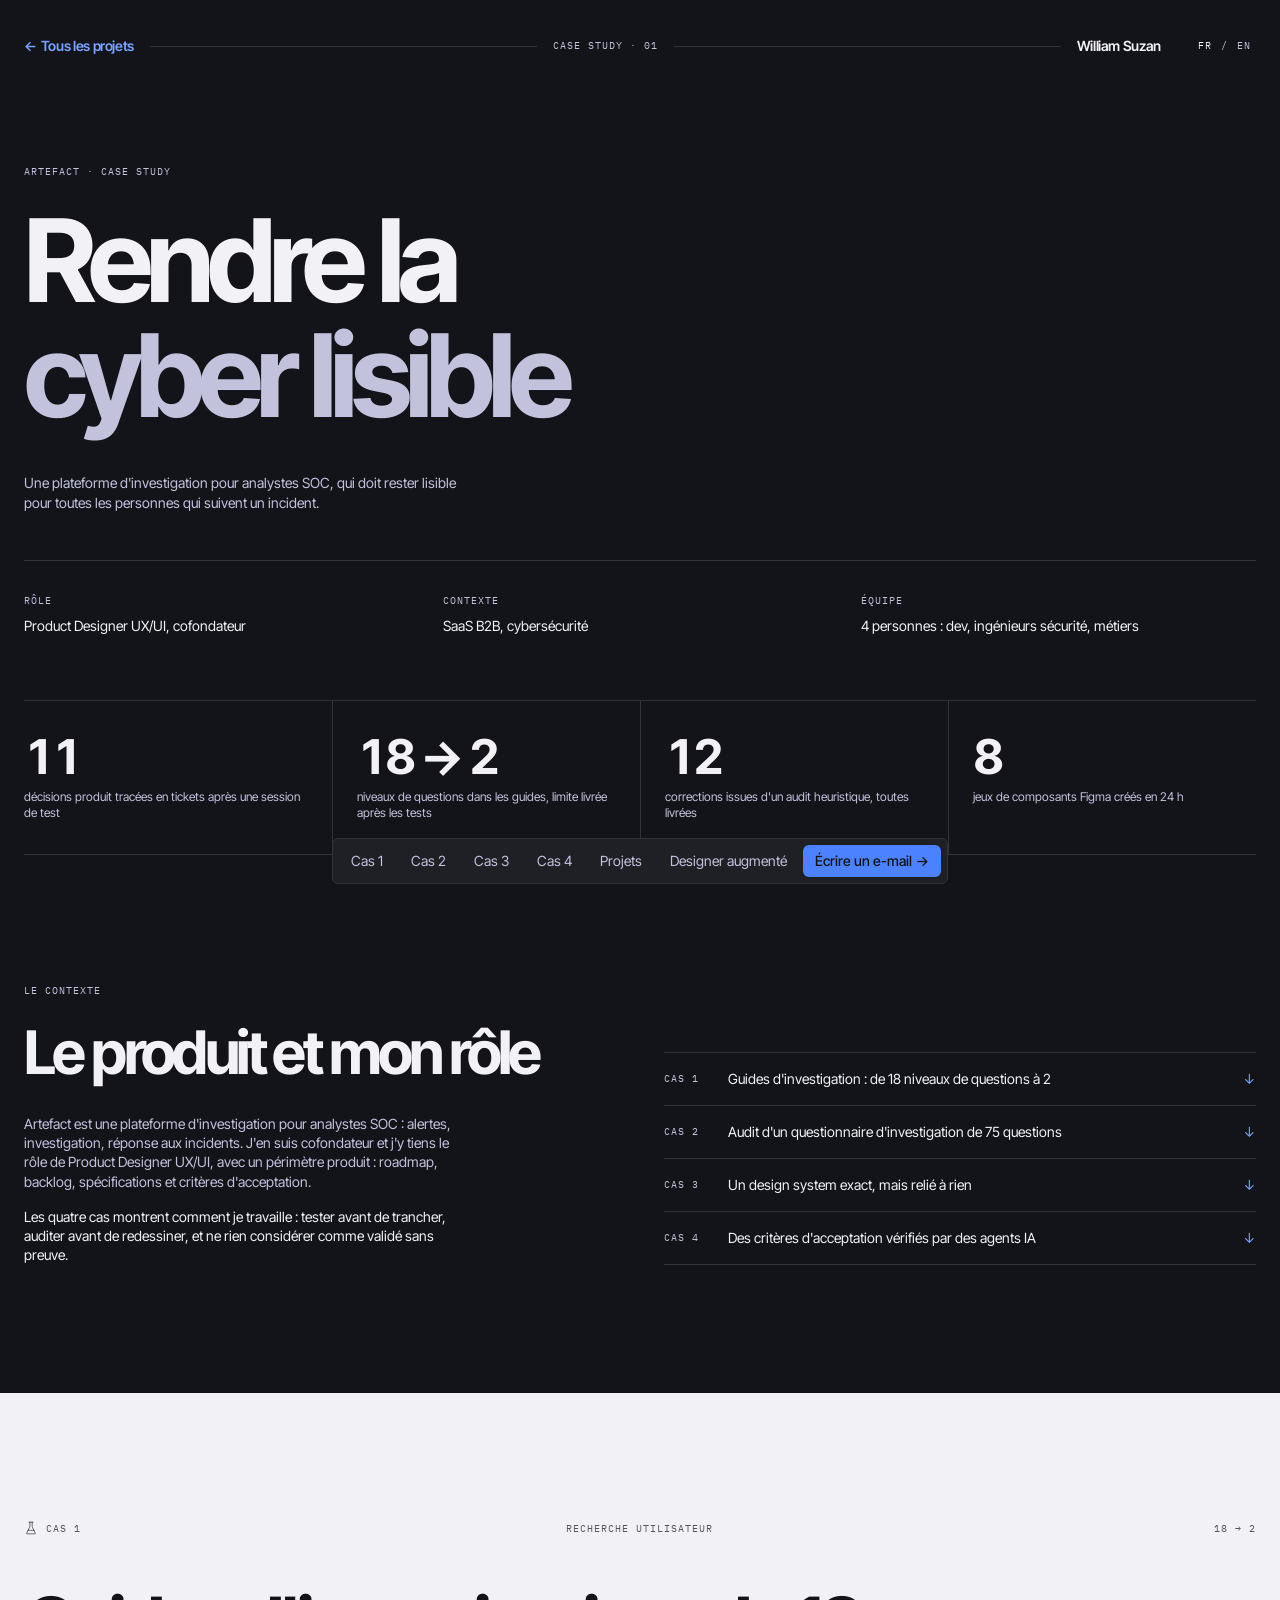
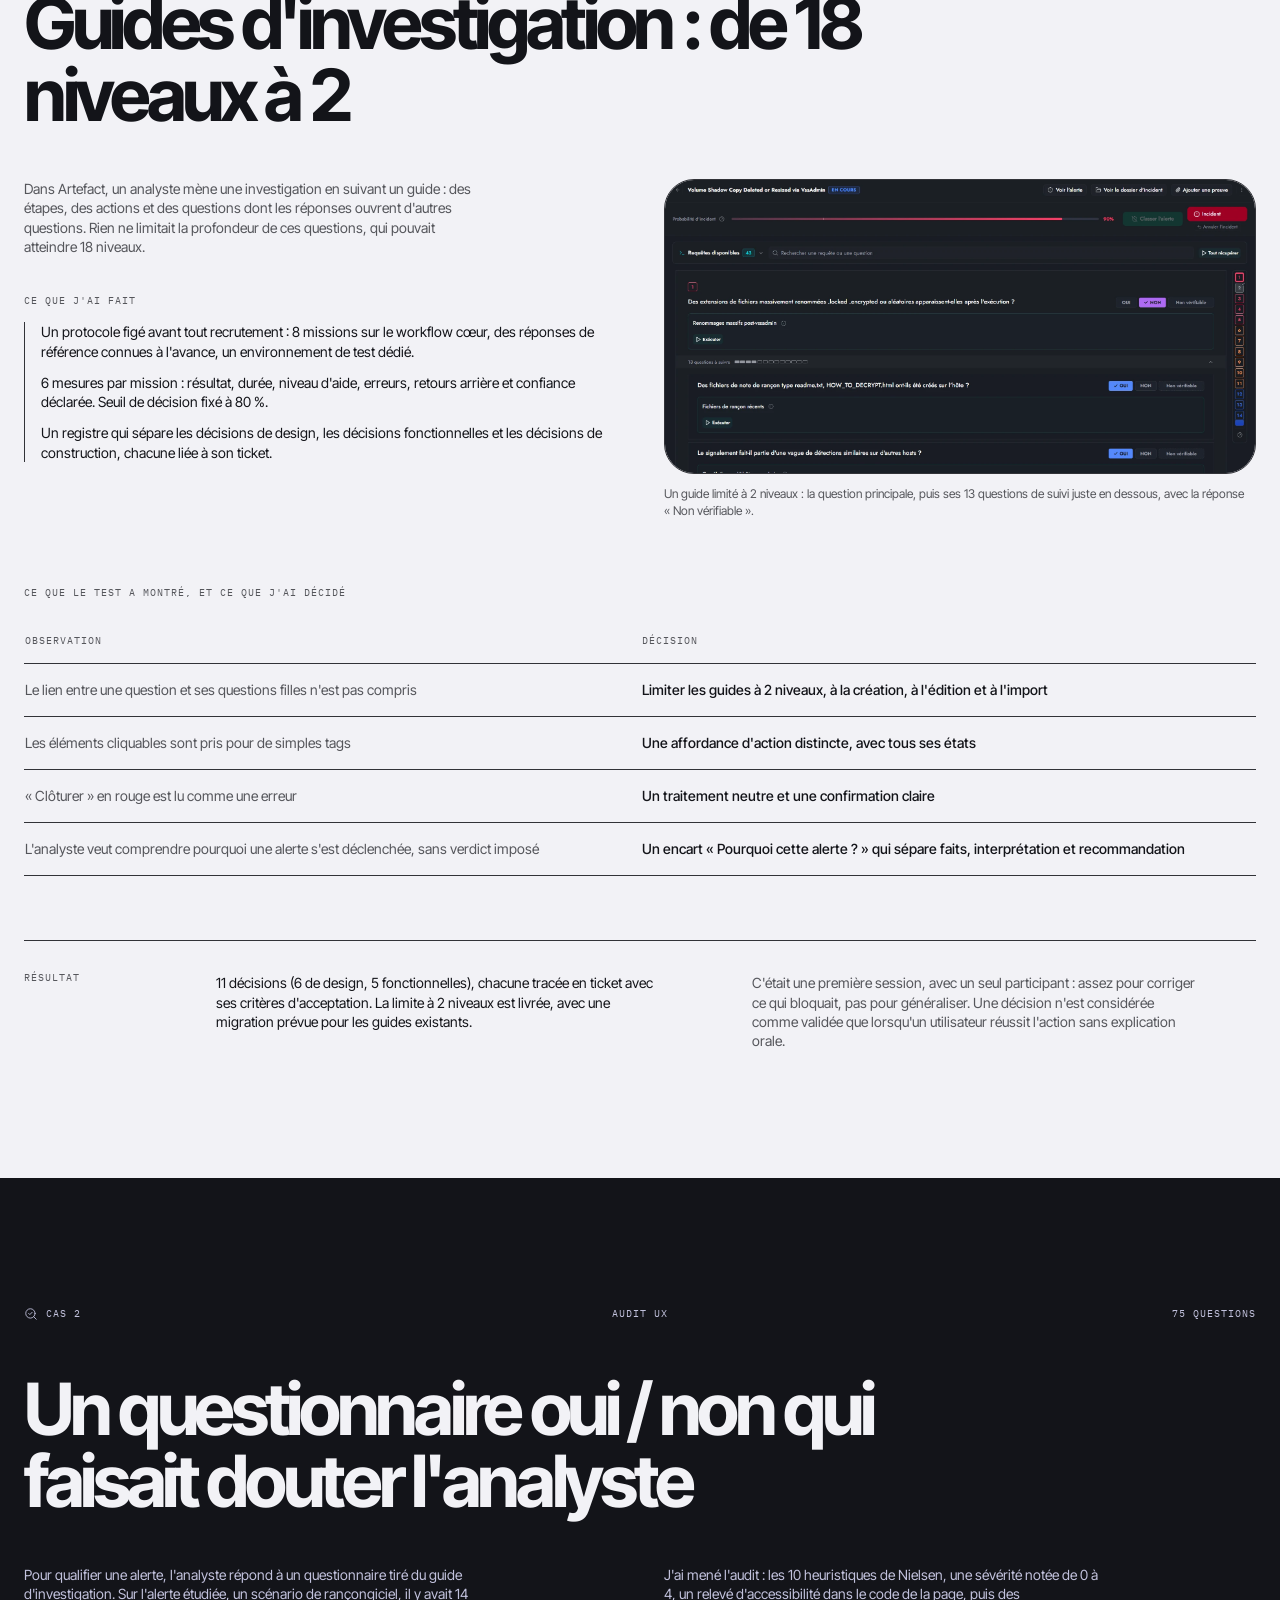
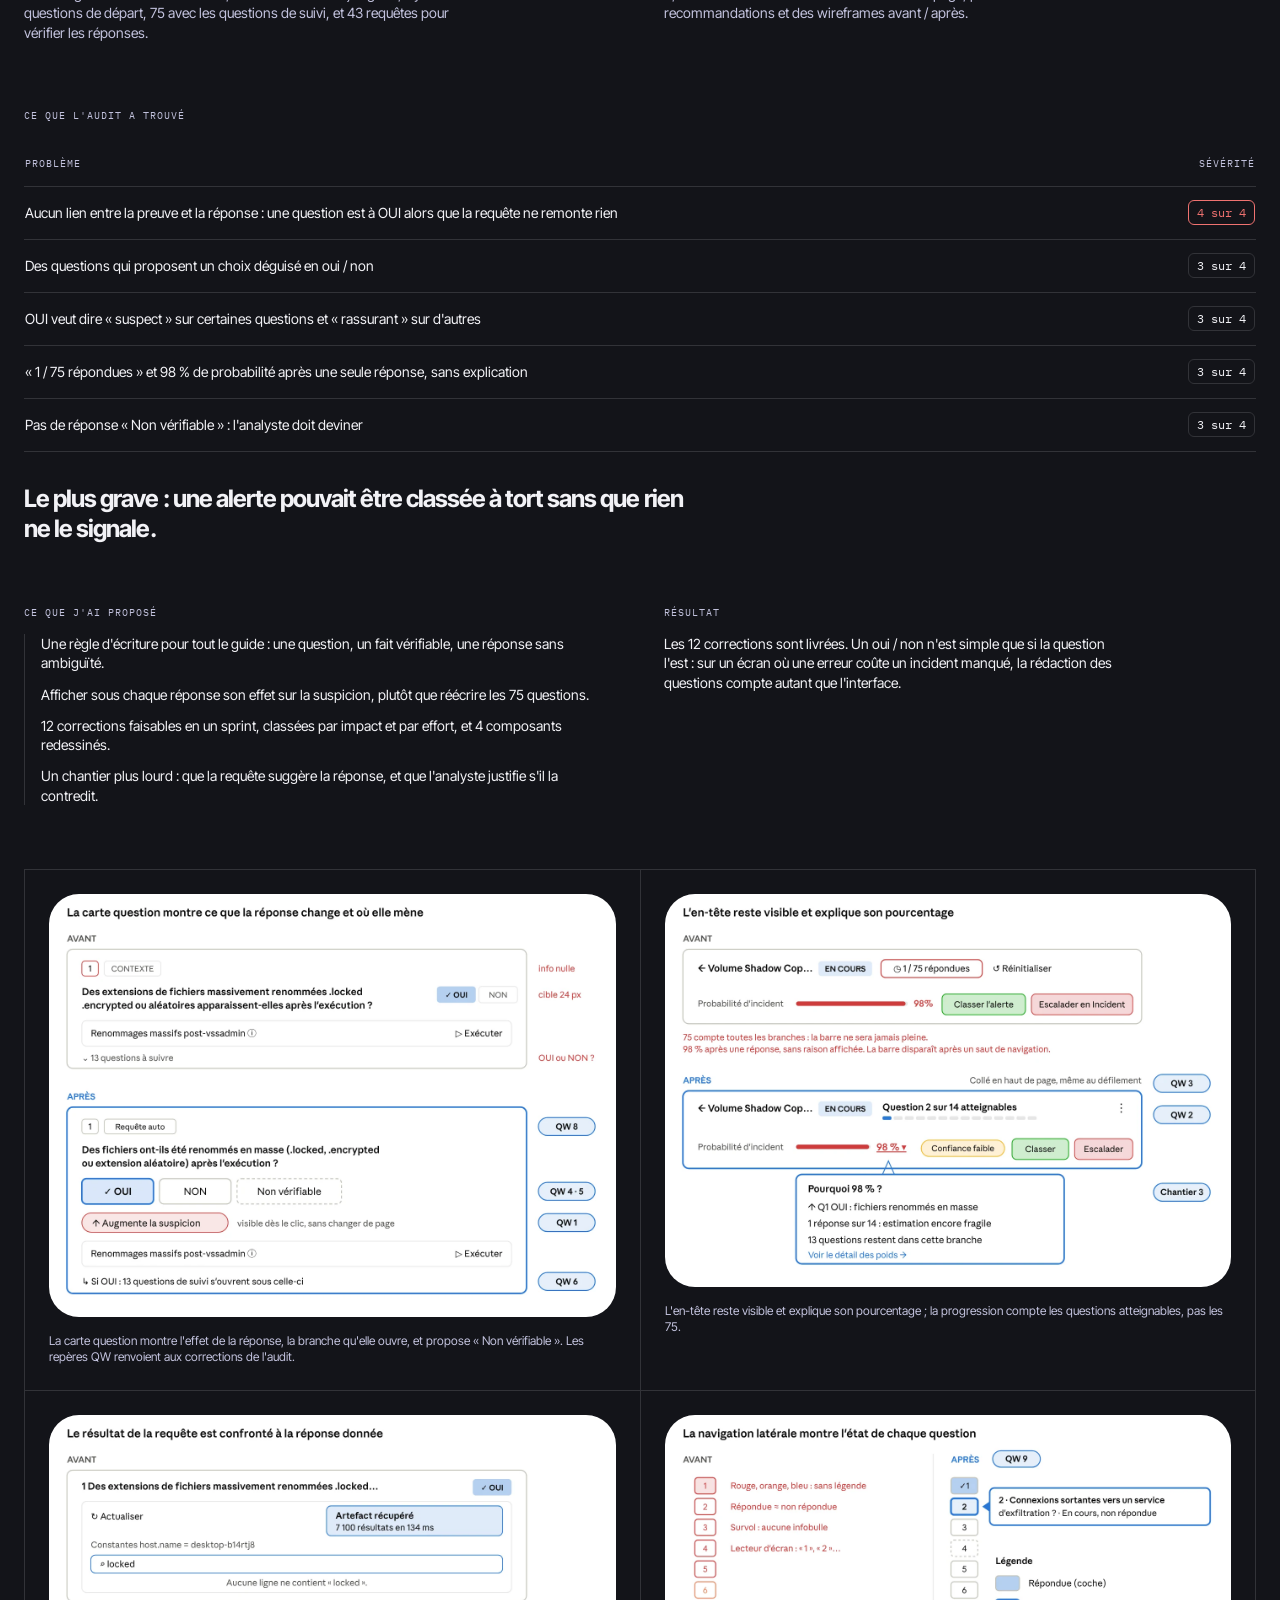
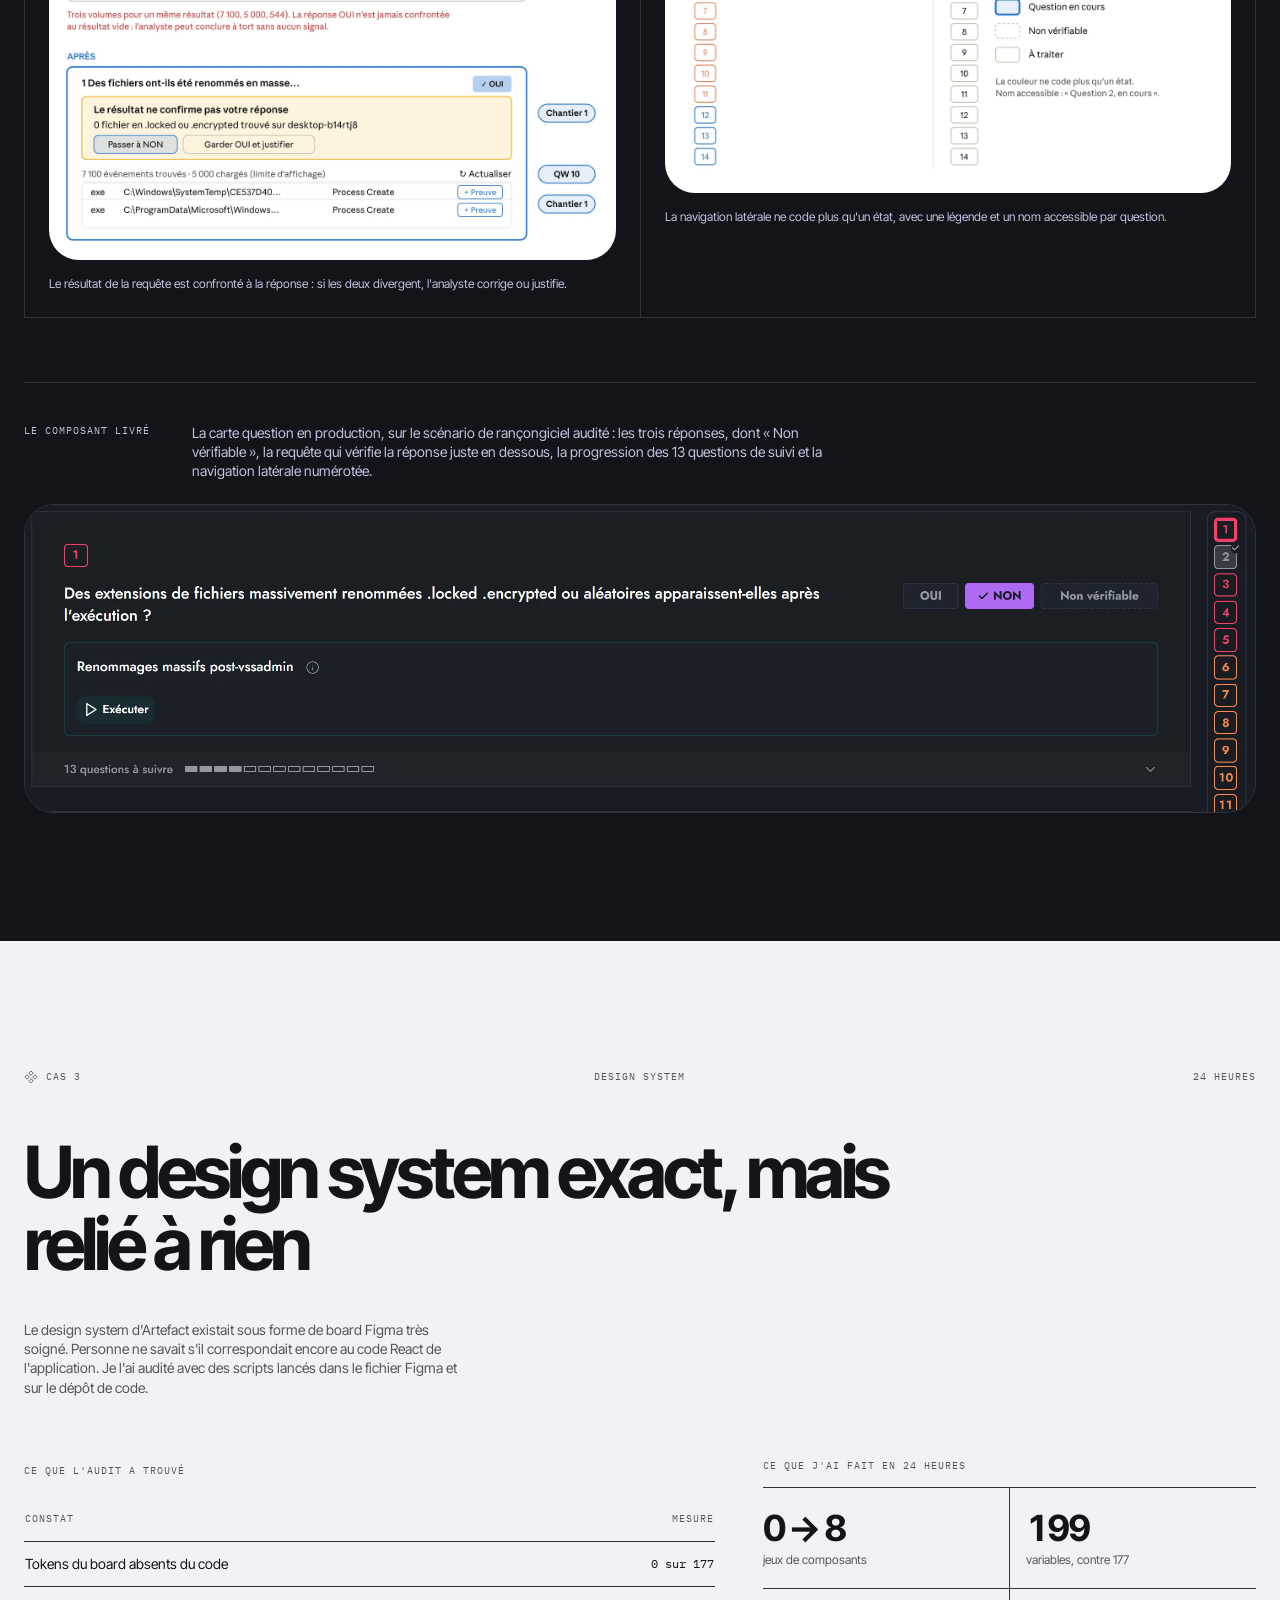
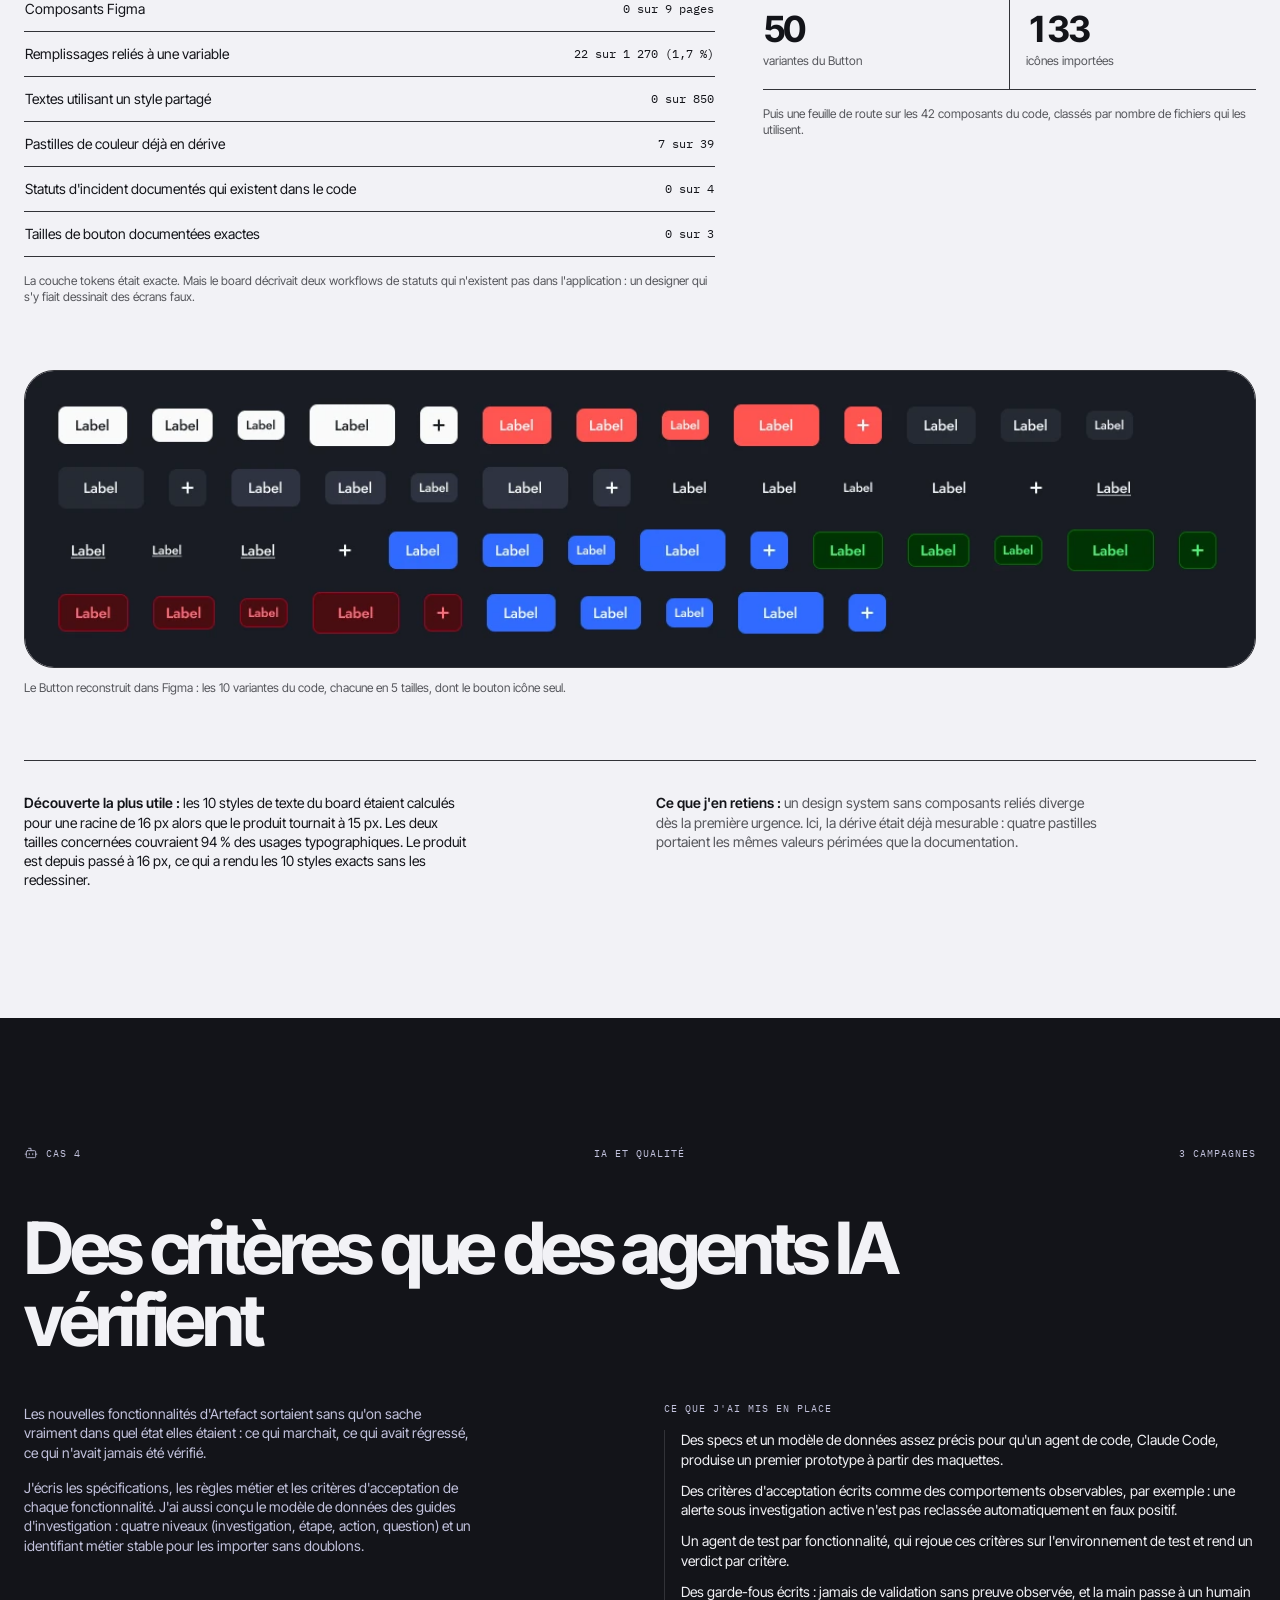
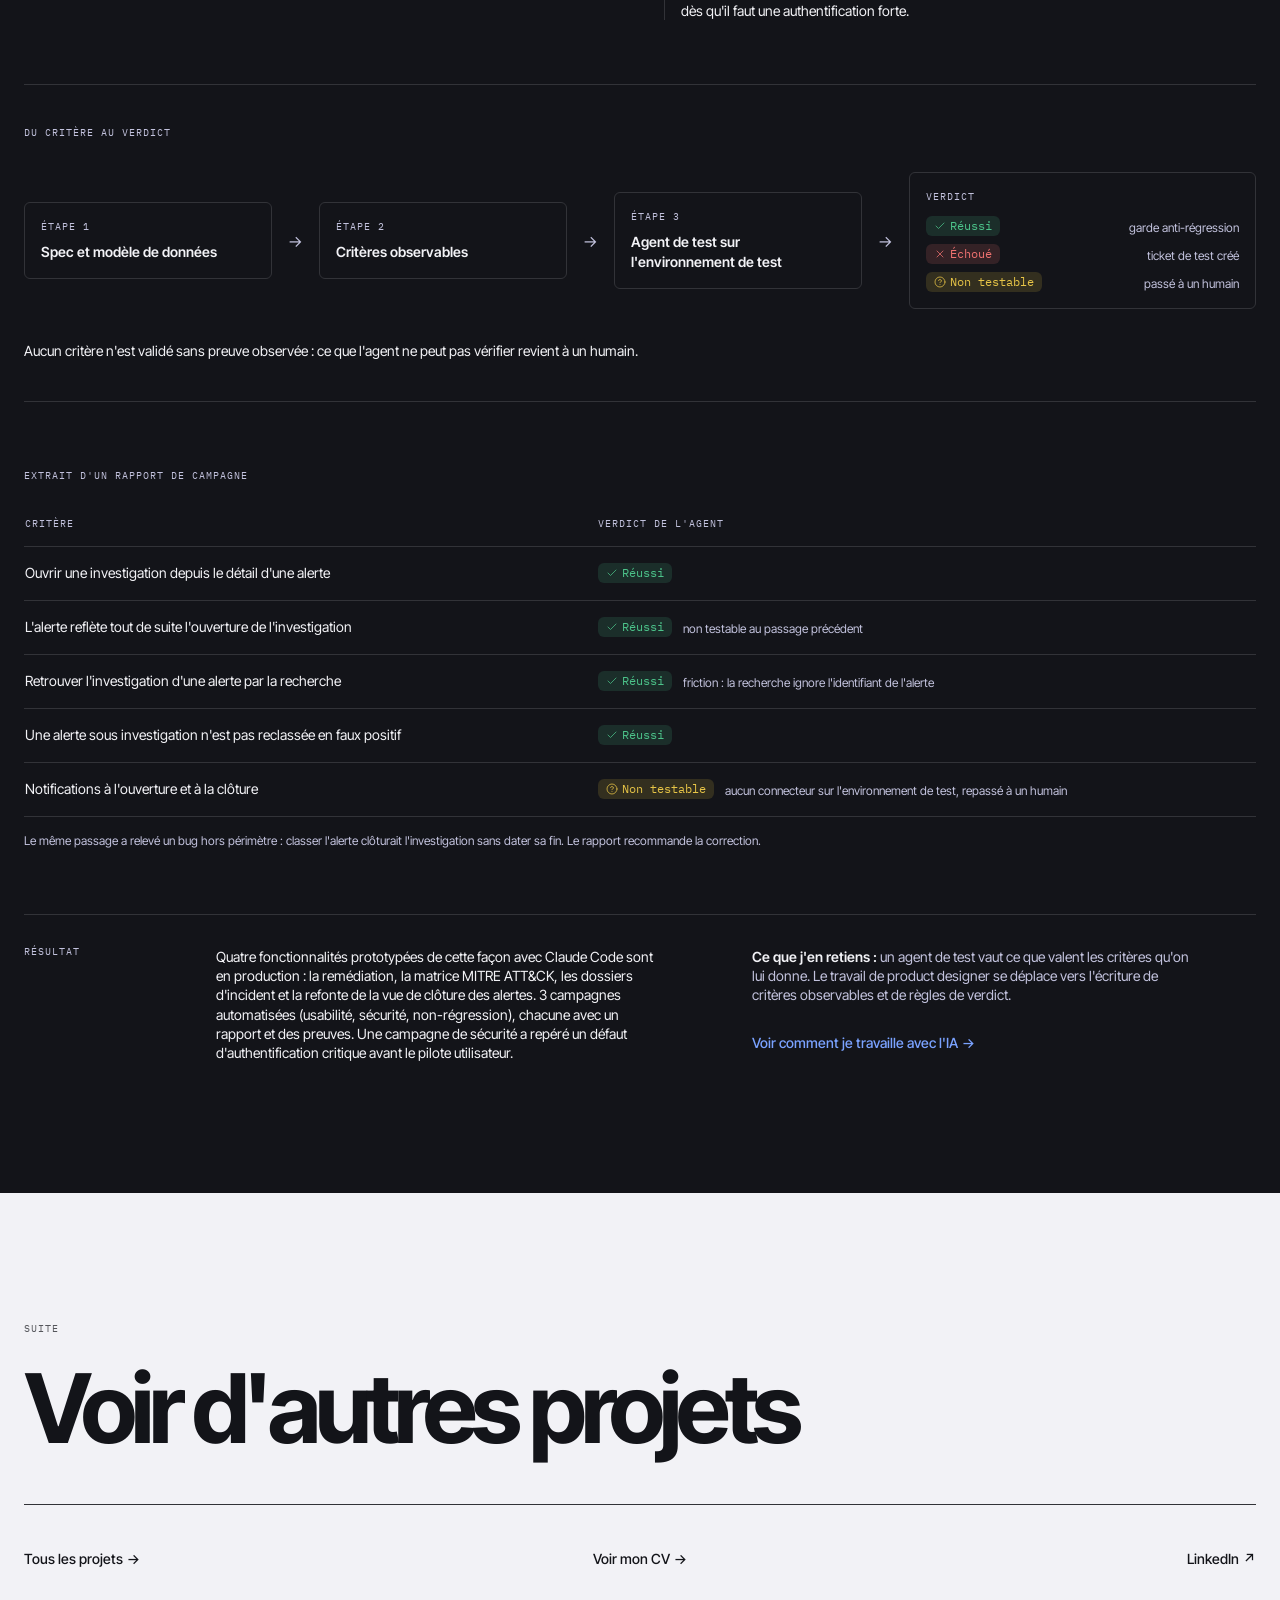
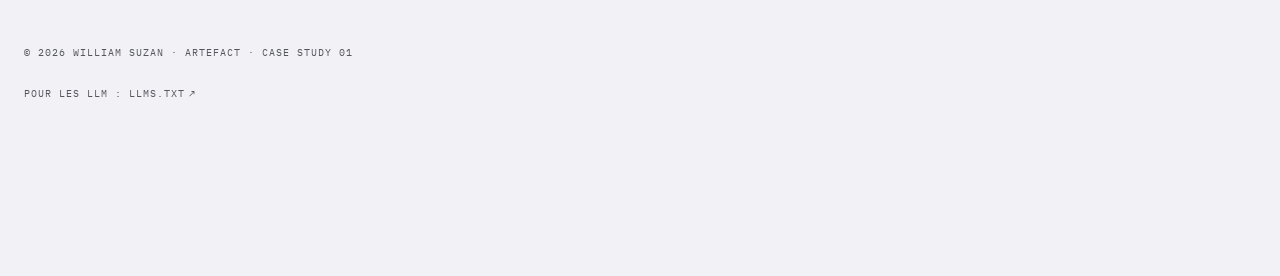
==== commit 796ccbbe: "Icônes Lucide en SVG inline, et titre du CV stable au changement de langue - 40 icônes Lucide 0.460." ====
--- a/artefact.html
+++ b/artefact.html
@@ -1,6 +1,5 @@
 <!DOCTYPE html>
-<html lang="fr">
-<head>
+<html lang="fr"><head>
 <meta charset="UTF-8">
 <meta name="viewport" content="width=device-width, initial-scale=1.0">
 <title>Artefact · Case study · William Suzan</title>
@@ -24,11 +23,11 @@
 <meta name="twitter:description" content="Plateforme d'investigation pour analystes SOC. Case study de William Suzan, Product Designer UX/UI.">
 <meta name="twitter:image" content="https://wllmszn.github.io/assets/og-cover.jpg">
 
-<link rel="icon" href="data:image/svg+xml,<svg xmlns='http://www.w3.org/2000/svg' viewBox='0 0 100 100'><rect width='100' height='100' rx='22' fill='%23131419'/><text x='50' y='70' font-family='Georgia,serif' font-size='60' fill='%234C82FF' text-anchor='middle'>W</text></svg>">
+<link rel="icon" href="data:image/svg+xml,&lt;svg xmlns='http://www.w3.org/2000/svg' viewBox='0 0 100 100'&gt;&lt;rect width='100' height='100' rx='22' fill='%23131419'/&gt;&lt;text x='50' y='70' font-family='Georgia,serif' font-size='60' fill='%234C82FF' text-anchor='middle'&gt;W&lt;/text&gt;&lt;/svg&gt;">
 
 <link rel="preconnect" href="https://fonts.googleapis.com">
-<link rel="preconnect" href="https://fonts.gstatic.com" crossorigin>
-<link href="https://fonts.googleapis.com/css2?family=Inter+Tight:wght@400;500;600;700&family=IBM+Plex+Mono:wght@400;500&display=swap" rel="stylesheet">
+<link rel="preconnect" href="https://fonts.gstatic.com" crossorigin="">
+<link href="https://fonts.googleapis.com/css2?family=Inter+Tight:wght@400;500;600;700&amp;family=IBM+Plex+Mono:wght@400;500&amp;display=swap" rel="stylesheet">
 <link rel="stylesheet" href="assets/site.css">
 </head>
 <body class="min-h-screen bg-base text-ink font-body antialiased" data-title-fr="Artefact · Case study · William Suzan" data-title-en="Artefact · Case study · William Suzan">
@@ -98,7 +97,7 @@
 
   <section id="cas-1" class="bg-paper px-6 py-24 text-inverse md:py-32" aria-labelledby="cas-1-titre">
     <div class="mx-auto max-w-7xl">
-      <div class="mb-12 grid grid-cols-3 font-mono text-[10px] uppercase tracking-widest text-inverse/70"><p data-fr="Cas 1" data-en="Case 1">Cas 1</p><p class="text-center" data-fr="Recherche utilisateur" data-en="User Research">Recherche utilisateur</p><p class="text-right">18 → 2</p></div>
+      <div class="mb-12 grid grid-cols-3 font-mono text-[10px] uppercase tracking-widest text-inverse/70"><p><span class="inline-flex items-center gap-2"><svg class="size-3.5 shrink-0" aria-hidden="true" focusable="false" xmlns="http://www.w3.org/2000/svg" viewBox="0 0 24 24" fill="none" stroke="currentColor" stroke-width="1.5" stroke-linecap="round" stroke-linejoin="round"> <path d="M10 2v7.527a2 2 0 0 1-.211.896L4.72 20.55a1 1 0 0 0 .9 1.45h12.76a1 1 0 0 0 .9-1.45l-5.069-10.127A2 2 0 0 1 14 9.527V2"></path> <path d="M8.5 2h7"></path> <path d="M7 16h10"></path> </svg><span data-fr="Cas 1" data-en="Case 1">Cas 1</span></span></p><p class="text-center" data-fr="Recherche utilisateur" data-en="User Research">Recherche utilisateur</p><p class="text-right">18 → 2</p></div>
       <h2 id="cas-1-titre" class="max-w-4xl font-display text-4xl font-bold leading-none tracking-[-0.06em] md:text-7xl" data-fr="Guides d'investigation : de 18 niveaux à 2" data-en="Investigation guides: from 18 levels to 2">Guides d'investigation : de 18 niveaux à 2</h2>
       <div class="mt-12 grid gap-12 md:grid-cols-2">
         <div>
@@ -111,8 +110,8 @@
           </ul>
         </div>
         <figure>
-          <img src="assets/guide-2-niveaux.webp" alt="Un guide limité à 2 niveaux : la question principale, puis ses 13 questions de suivi, avec la réponse « Non vérifiable »" width="1821" height="905" loading="lazy" class="w-full rounded-card border border-line h-auto" data-en-alt="A guide capped at 2 levels: the main question, then its 13 follow-up questions, with the &quot;Can't verify&quot; answer">
-          <figcaption class="mt-3 text-xs leading-snug text-inverse/70" data-fr="Un guide limité à 2 niveaux : la question principale, puis ses 13 questions de suivi juste en dessous, avec la réponse « Non vérifiable »." data-en="A guide capped at 2 levels: the main question, then its 13 follow-up questions right below, with a &quot;Can't verify&quot; answer.">Un guide limité à 2 niveaux : la question principale, puis ses 13 questions de suivi juste en dessous, avec la réponse « Non vérifiable ».</figcaption>
+          <img src="assets/guide-2-niveaux.webp" alt="Un guide limité à 2 niveaux : la question principale, puis ses 13 questions de suivi, avec la réponse «&nbsp;Non vérifiable&nbsp;»" width="1821" height="905" loading="lazy" class="w-full rounded-card border border-line h-auto" data-en-alt="A guide capped at 2 levels: the main question, then its 13 follow-up questions, with the &quot;Can't verify&quot; answer">
+          <figcaption class="mt-3 text-xs leading-snug text-inverse/70" data-fr="Un guide limité à 2 niveaux : la question principale, puis ses 13 questions de suivi juste en dessous, avec la réponse «&nbsp;Non vérifiable&nbsp;»." data-en="A guide capped at 2 levels: the main question, then its 13 follow-up questions right below, with a &quot;Can't verify&quot; answer.">Un guide limité à 2 niveaux : la question principale, puis ses 13 questions de suivi juste en dessous, avec la réponse «&nbsp;Non vérifiable&nbsp;».</figcaption>
         </figure>
       </div>
       <div class="mt-16 overflow-x-auto">
@@ -122,8 +121,8 @@
           <tbody>
             <tr class="border-b border-line"><td class="py-4 pr-8 align-top text-inverse/70" data-fr="Le lien entre une question et ses questions filles n'est pas compris" data-en="The link between a question and its child questions isn't understood">Le lien entre une question et ses questions filles n'est pas compris</td><td class="py-4 align-top font-medium" data-fr="Limiter les guides à 2 niveaux, à la création, à l'édition et à l'import" data-en="Cap guides at 2 levels, on creation, editing and import">Limiter les guides à 2 niveaux, à la création, à l'édition et à l'import</td></tr>
             <tr class="border-b border-line"><td class="py-4 pr-8 align-top text-inverse/70" data-fr="Les éléments cliquables sont pris pour de simples tags" data-en="Clickable items are mistaken for plain tags">Les éléments cliquables sont pris pour de simples tags</td><td class="py-4 align-top font-medium" data-fr="Une affordance d'action distincte, avec tous ses états" data-en="A distinct action affordance, with all its states">Une affordance d'action distincte, avec tous ses états</td></tr>
-            <tr class="border-b border-line"><td class="py-4 pr-8 align-top text-inverse/70" data-fr="« Clôturer » en rouge est lu comme une erreur" data-en="A red &quot;Close&quot; button reads as an error">« Clôturer » en rouge est lu comme une erreur</td><td class="py-4 align-top font-medium" data-fr="Un traitement neutre et une confirmation claire" data-en="A neutral treatment and a clear confirmation">Un traitement neutre et une confirmation claire</td></tr>
-            <tr class="border-b border-line"><td class="py-4 pr-8 align-top text-inverse/70" data-fr="L'analyste veut comprendre pourquoi une alerte s'est déclenchée, sans verdict imposé" data-en="Analysts want to know why an alert fired, without an imposed verdict">L'analyste veut comprendre pourquoi une alerte s'est déclenchée, sans verdict imposé</td><td class="py-4 align-top font-medium" data-fr="Un encart « Pourquoi cette alerte ? » qui sépare faits, interprétation et recommandation" data-en="A &quot;Why this alert?&quot; panel separating facts, interpretation and recommendation">Un encart « Pourquoi cette alerte ? » qui sépare faits, interprétation et recommandation</td></tr>
+            <tr class="border-b border-line"><td class="py-4 pr-8 align-top text-inverse/70" data-fr="«&nbsp;Clôturer&nbsp;» en rouge est lu comme une erreur" data-en="A red &quot;Close&quot; button reads as an error">«&nbsp;Clôturer&nbsp;» en rouge est lu comme une erreur</td><td class="py-4 align-top font-medium" data-fr="Un traitement neutre et une confirmation claire" data-en="A neutral treatment and a clear confirmation">Un traitement neutre et une confirmation claire</td></tr>
+            <tr class="border-b border-line"><td class="py-4 pr-8 align-top text-inverse/70" data-fr="L'analyste veut comprendre pourquoi une alerte s'est déclenchée, sans verdict imposé" data-en="Analysts want to know why an alert fired, without an imposed verdict">L'analyste veut comprendre pourquoi une alerte s'est déclenchée, sans verdict imposé</td><td class="py-4 align-top font-medium" data-fr="Un encart «&nbsp;Pourquoi cette alerte ?&nbsp;» qui sépare faits, interprétation et recommandation" data-en="A &quot;Why this alert?&quot; panel separating facts, interpretation and recommendation">Un encart «&nbsp;Pourquoi cette alerte ?&nbsp;» qui sépare faits, interprétation et recommandation</td></tr>
           </tbody>
         </table>
       </div>
@@ -137,7 +136,7 @@
 
   <section id="cas-2" class="px-6 py-24 md:py-32" aria-labelledby="cas-2-titre">
     <div class="mx-auto max-w-7xl">
-      <div class="mb-12 grid grid-cols-3 font-mono text-[10px] uppercase tracking-widest text-muted"><p data-fr="Cas 2" data-en="Case 2">Cas 2</p><p class="text-center" data-fr="Audit UX" data-en="UX audit">Audit UX</p><p class="text-right" data-fr="75 questions" data-en="75 questions">75 questions</p></div>
+      <div class="mb-12 grid grid-cols-3 font-mono text-[10px] uppercase tracking-widest text-muted"><p><span class="inline-flex items-center gap-2"><svg class="size-3.5 shrink-0" aria-hidden="true" focusable="false" xmlns="http://www.w3.org/2000/svg" viewBox="0 0 24 24" fill="none" stroke="currentColor" stroke-width="1.5" stroke-linecap="round" stroke-linejoin="round"> <path d="m8 11 2 2 4-4"></path> <circle cx="11" cy="11" r="8"></circle> <path d="m21 21-4.3-4.3"></path> </svg><span data-fr="Cas 2" data-en="Case 2">Cas 2</span></span></p><p class="text-center" data-fr="Audit UX" data-en="UX audit">Audit UX</p><p class="text-right" data-fr="75 questions" data-en="75 questions">75 questions</p></div>
       <h2 id="cas-2-titre" class="max-w-4xl font-display text-4xl font-bold leading-none tracking-[-0.06em] md:text-7xl" data-fr="Un questionnaire oui / non qui faisait douter l'analyste" data-en="A yes / no questionnaire that left analysts unsure">Un questionnaire oui / non qui faisait douter l'analyste</h2>
       <div class="mt-12 grid gap-12 md:grid-cols-2">
         <p class="max-w-md text-sm leading-snug text-muted" data-fr="Pour qualifier une alerte, l'analyste répond à un questionnaire tiré du guide d'investigation. Sur l'alerte étudiée, un scénario de rançongiciel, il y avait 14 questions de départ, 75 avec les questions de suivi, et 43 requêtes pour vérifier les réponses." data-en="To qualify an alert, the analyst answers a questionnaire drawn from the investigation guide. On the alert reviewed, a ransomware scenario, there were 14 starting questions, 75 including follow-ups, and 43 queries to check the answers.">Pour qualifier une alerte, l'analyste répond à un questionnaire tiré du guide d'investigation. Sur l'alerte étudiée, un scénario de rançongiciel, il y avait 14 questions de départ, 75 avec les questions de suivi, et 43 requêtes pour vérifier les réponses.</p>
@@ -150,9 +149,9 @@
           <tbody>
             <tr class="border-b border-line"><td class="py-4 pr-8" data-fr="Aucun lien entre la preuve et la réponse : une question est à OUI alors que la requête ne remonte rien" data-en="No link between evidence and answer: a question reads YES while the query returns nothing">Aucun lien entre la preuve et la réponse : une question est à OUI alors que la requête ne remonte rien</td><td class="whitespace-nowrap py-4 text-right font-mono text-xs tabular-nums" data-fr="&lt;span class=&quot;rounded-ui border border-danger px-2 py-1 text-danger&quot;&gt;4 sur 4&lt;/span&gt;" data-en="&lt;span class=&quot;rounded-ui border border-danger px-2 py-1 text-danger&quot;&gt;4 of 4&lt;/span&gt;"><span class="rounded-ui border border-danger px-2 py-1 text-danger">4 sur 4</span></td></tr>
             <tr class="border-b border-line"><td class="py-4 pr-8" data-fr="Des questions qui proposent un choix déguisé en oui / non" data-en="Questions that hide a choice inside a yes / no">Des questions qui proposent un choix déguisé en oui / non</td><td class="whitespace-nowrap py-4 text-right font-mono text-xs tabular-nums" data-fr="&lt;span class=&quot;rounded-ui border border-line px-2 py-1&quot;&gt;3 sur 4&lt;/span&gt;" data-en="&lt;span class=&quot;rounded-ui border border-line px-2 py-1&quot;&gt;3 of 4&lt;/span&gt;"><span class="rounded-ui border border-line px-2 py-1">3 sur 4</span></td></tr>
-            <tr class="border-b border-line"><td class="py-4 pr-8" data-fr="OUI veut dire « suspect » sur certaines questions et « rassurant » sur d'autres" data-en="YES means &quot;suspicious&quot; on some questions and &quot;reassuring&quot; on others">OUI veut dire « suspect » sur certaines questions et « rassurant » sur d'autres</td><td class="whitespace-nowrap py-4 text-right font-mono text-xs tabular-nums" data-fr="&lt;span class=&quot;rounded-ui border border-line px-2 py-1&quot;&gt;3 sur 4&lt;/span&gt;" data-en="&lt;span class=&quot;rounded-ui border border-line px-2 py-1&quot;&gt;3 of 4&lt;/span&gt;"><span class="rounded-ui border border-line px-2 py-1">3 sur 4</span></td></tr>
-            <tr class="border-b border-line"><td class="py-4 pr-8" data-fr="« 1 / 75 répondues » et 98 % de probabilité après une seule réponse, sans explication" data-en="&quot;1 / 75 answered&quot; and a 98% probability after one answer, unexplained">« 1 / 75 répondues » et 98 % de probabilité après une seule réponse, sans explication</td><td class="whitespace-nowrap py-4 text-right font-mono text-xs tabular-nums" data-fr="&lt;span class=&quot;rounded-ui border border-line px-2 py-1&quot;&gt;3 sur 4&lt;/span&gt;" data-en="&lt;span class=&quot;rounded-ui border border-line px-2 py-1&quot;&gt;3 of 4&lt;/span&gt;"><span class="rounded-ui border border-line px-2 py-1">3 sur 4</span></td></tr>
-            <tr class="border-b border-line"><td class="py-4 pr-8" data-fr="Pas de réponse « Non vérifiable » : l'analyste doit deviner" data-en="No &quot;Can't verify&quot; answer: the analyst has to guess">Pas de réponse « Non vérifiable » : l'analyste doit deviner</td><td class="whitespace-nowrap py-4 text-right font-mono text-xs tabular-nums" data-fr="&lt;span class=&quot;rounded-ui border border-line px-2 py-1&quot;&gt;3 sur 4&lt;/span&gt;" data-en="&lt;span class=&quot;rounded-ui border border-line px-2 py-1&quot;&gt;3 of 4&lt;/span&gt;"><span class="rounded-ui border border-line px-2 py-1">3 sur 4</span></td></tr>
+            <tr class="border-b border-line"><td class="py-4 pr-8" data-fr="OUI veut dire «&nbsp;suspect&nbsp;» sur certaines questions et «&nbsp;rassurant&nbsp;» sur d'autres" data-en="YES means &quot;suspicious&quot; on some questions and &quot;reassuring&quot; on others">OUI veut dire «&nbsp;suspect&nbsp;» sur certaines questions et «&nbsp;rassurant&nbsp;» sur d'autres</td><td class="whitespace-nowrap py-4 text-right font-mono text-xs tabular-nums" data-fr="&lt;span class=&quot;rounded-ui border border-line px-2 py-1&quot;&gt;3 sur 4&lt;/span&gt;" data-en="&lt;span class=&quot;rounded-ui border border-line px-2 py-1&quot;&gt;3 of 4&lt;/span&gt;"><span class="rounded-ui border border-line px-2 py-1">3 sur 4</span></td></tr>
+            <tr class="border-b border-line"><td class="py-4 pr-8" data-fr="«&nbsp;1 / 75 répondues&nbsp;» et 98 % de probabilité après une seule réponse, sans explication" data-en="&quot;1 / 75 answered&quot; and a 98% probability after one answer, unexplained">«&nbsp;1 / 75 répondues&nbsp;» et 98 % de probabilité après une seule réponse, sans explication</td><td class="whitespace-nowrap py-4 text-right font-mono text-xs tabular-nums" data-fr="&lt;span class=&quot;rounded-ui border border-line px-2 py-1&quot;&gt;3 sur 4&lt;/span&gt;" data-en="&lt;span class=&quot;rounded-ui border border-line px-2 py-1&quot;&gt;3 of 4&lt;/span&gt;"><span class="rounded-ui border border-line px-2 py-1">3 sur 4</span></td></tr>
+            <tr class="border-b border-line"><td class="py-4 pr-8" data-fr="Pas de réponse «&nbsp;Non vérifiable&nbsp;» : l'analyste doit deviner" data-en="No &quot;Can't verify&quot; answer: the analyst has to guess">Pas de réponse «&nbsp;Non vérifiable&nbsp;» : l'analyste doit deviner</td><td class="whitespace-nowrap py-4 text-right font-mono text-xs tabular-nums" data-fr="&lt;span class=&quot;rounded-ui border border-line px-2 py-1&quot;&gt;3 sur 4&lt;/span&gt;" data-en="&lt;span class=&quot;rounded-ui border border-line px-2 py-1&quot;&gt;3 of 4&lt;/span&gt;"><span class="rounded-ui border border-line px-2 py-1">3 sur 4</span></td></tr>
           </tbody>
         </table>
       </div>
@@ -173,21 +172,21 @@
         </div>
       </div>
       <ul class="mt-16 grid gap-px border border-line bg-line sm:grid-cols-2">
-        <li class="bg-base p-6"><img src="assets/wf1-carte-question.webp" alt="Wireframe de la carte question : l'effet de la réponse, la branche qu'elle ouvre et la réponse « Non vérifiable »" width="1344" height="1004" loading="lazy" class="w-full rounded-card h-auto" data-en-alt="Question card wireframe: the answer's effect, the branch it opens and the &quot;Can't verify&quot; answer"><p class="mt-4 text-xs leading-snug text-muted" data-fr="La carte question montre l'effet de la réponse, la branche qu'elle ouvre, et propose « Non vérifiable ». Les repères QW renvoient aux corrections de l'audit." data-en="The question card shows the answer's effect and the branch it opens, and offers &quot;Can't verify&quot;. QW markers refer to the audit's fixes.">La carte question montre l'effet de la réponse, la branche qu'elle ouvre, et propose « Non vérifiable ». Les repères QW renvoient aux corrections de l'audit.</p></li>
+        <li class="bg-base p-6"><img src="assets/wf1-carte-question.webp" alt="Wireframe de la carte question : l'effet de la réponse, la branche qu'elle ouvre et la réponse «&nbsp;Non vérifiable&nbsp;»" width="1344" height="1004" loading="lazy" class="w-full rounded-card h-auto" data-en-alt="Question card wireframe: the answer's effect, the branch it opens and the &quot;Can't verify&quot; answer"><p class="mt-4 text-xs leading-snug text-muted" data-fr="La carte question montre l'effet de la réponse, la branche qu'elle ouvre, et propose «&nbsp;Non vérifiable&nbsp;». Les repères QW renvoient aux corrections de l'audit." data-en="The question card shows the answer's effect and the branch it opens, and offers &quot;Can't verify&quot;. QW markers refer to the audit's fixes.">La carte question montre l'effet de la réponse, la branche qu'elle ouvre, et propose «&nbsp;Non vérifiable&nbsp;». Les repères QW renvoient aux corrections de l'audit.</p></li>
         <li class="bg-base p-6"><img src="assets/wf2-en-tete.webp" alt="Wireframe de l'en-tête qui reste visible et explique son pourcentage" width="1344" height="932" loading="lazy" class="w-full rounded-card h-auto" data-en-alt="Wireframe of the header that stays visible and explains its percentage"><p class="mt-4 text-xs leading-snug text-muted" data-fr="L'en-tête reste visible et explique son pourcentage ; la progression compte les questions atteignables, pas les 75." data-en="The header stays visible and explains its percentage; progress counts reachable questions, not all 75.">L'en-tête reste visible et explique son pourcentage ; la progression compte les questions atteignables, pas les 75.</p></li>
         <li class="bg-base p-6"><img src="assets/wf3-resultat-requete.webp" alt="Wireframe du résultat de la requête confronté à la réponse de l'analyste" width="1344" height="1056" loading="lazy" class="w-full rounded-card h-auto" data-en-alt="Wireframe of the query result checked against the analyst's answer"><p class="mt-4 text-xs leading-snug text-muted" data-fr="Le résultat de la requête est confronté à la réponse : si les deux divergent, l'analyste corrige ou justifie." data-en="The query result is checked against the answer: if they disagree, the analyst corrects or justifies.">Le résultat de la requête est confronté à la réponse : si les deux divergent, l'analyste corrige ou justifie.</p></li>
         <li class="bg-base p-6"><img src="assets/wf4-navigation.webp" alt="Wireframe de la navigation latérale, avec un seul état codé et sa légende" width="1344" height="898" loading="lazy" class="w-full rounded-card h-auto" data-en-alt="Wireframe of the side navigation, encoding a single state with its legend"><p class="mt-4 text-xs leading-snug text-muted" data-fr="La navigation latérale ne code plus qu'un état, avec une légende et un nom accessible par question." data-en="The side navigation now encodes state only, with a legend and an accessible name per question.">La navigation latérale ne code plus qu'un état, avec une légende et un nom accessible par question.</p></li>
       </ul>
       <figure class="mt-16 border-t border-line pt-10">
-        <figcaption class="mb-6 grid gap-2 md:grid-cols-[10rem_1fr]" data-fr="&lt;span class=&quot;font-mono text-[10px] uppercase tracking-widest text-muted&quot;&gt;Le composant livré&lt;/span&gt;&lt;span class=&quot;max-w-2xl text-sm leading-snug text-muted&quot;&gt;La carte question en production, sur le scénario de rançongiciel audité : les trois réponses, dont « Non vérifiable », la requête qui vérifie la réponse juste en dessous, la progression des 13 questions de suivi et la navigation latérale numérotée.&lt;/span&gt;" data-en="&lt;span class=&quot;font-mono text-[10px] uppercase tracking-widest text-muted&quot;&gt;The shipped component&lt;/span&gt;&lt;span class=&quot;max-w-2xl text-sm leading-snug text-muted&quot;&gt;The question card in production, on the audited ransomware scenario: the three answers, including &quot;Can't verify&quot;, the query that checks the answer right below it, progress through the 13 follow-up questions, and the numbered side navigation.&lt;/span&gt;"><span class="font-mono text-[10px] uppercase tracking-widest text-muted">Le composant livré</span><span class="max-w-2xl text-sm leading-snug text-muted">La carte question en production, sur le scénario de rançongiciel audité : les trois réponses, dont « Non vérifiable », la requête qui vérifie la réponse juste en dessous, la progression des 13 questions de suivi et la navigation latérale numérotée.</span></figcaption>
-        <img src="assets/composant-question.webp" alt="Carte question d'Artefact : « Des extensions de fichiers massivement renommées .locked .encrypted ou aléatoires apparaissent-elles après l'exécution ? », réponses OUI, NON (sélectionnée) et Non vérifiable, requête « Renommages massifs post-vssadmin » à exécuter, 13 questions à suivre, et navigation latérale de 1 à 11" width="2340" height="584" loading="lazy" class="h-auto w-full rounded-card border border-line" data-en-alt="Artefact question card: &quot;Do mass-renamed .locked, .encrypted or random file extensions appear after execution?&quot;, answers YES, NO (selected) and Can't verify, a &quot;Mass renames after vssadmin&quot; query to run, 13 follow-up questions, and side navigation from 1 to 11">
+        <figcaption class="mb-6 grid gap-2 md:grid-cols-[10rem_1fr]" data-fr="&lt;span class=&quot;font-mono text-[10px] uppercase tracking-widest text-muted&quot;&gt;Le composant livré&lt;/span&gt;&lt;span class=&quot;max-w-2xl text-sm leading-snug text-muted&quot;&gt;La carte question en production, sur le scénario de rançongiciel audité : les trois réponses, dont «&nbsp;Non vérifiable&nbsp;», la requête qui vérifie la réponse juste en dessous, la progression des 13 questions de suivi et la navigation latérale numérotée.&lt;/span&gt;" data-en="&lt;span class=&quot;font-mono text-[10px] uppercase tracking-widest text-muted&quot;&gt;The shipped component&lt;/span&gt;&lt;span class=&quot;max-w-2xl text-sm leading-snug text-muted&quot;&gt;The question card in production, on the audited ransomware scenario: the three answers, including &quot;Can't verify&quot;, the query that checks the answer right below it, progress through the 13 follow-up questions, and the numbered side navigation.&lt;/span&gt;"><span class="font-mono text-[10px] uppercase tracking-widest text-muted">Le composant livré</span><span class="max-w-2xl text-sm leading-snug text-muted">La carte question en production, sur le scénario de rançongiciel audité : les trois réponses, dont «&nbsp;Non vérifiable&nbsp;», la requête qui vérifie la réponse juste en dessous, la progression des 13 questions de suivi et la navigation latérale numérotée.</span></figcaption>
+        <img src="assets/composant-question.webp" alt="Carte question d'Artefact : «&nbsp;Des extensions de fichiers massivement renommées .locked .encrypted ou aléatoires apparaissent-elles après l'exécution ?&nbsp;», réponses OUI, NON (sélectionnée) et Non vérifiable, requête «&nbsp;Renommages massifs post-vssadmin&nbsp;» à exécuter, 13 questions à suivre, et navigation latérale de 1 à 11" width="2340" height="584" loading="lazy" class="h-auto w-full rounded-card border border-line" data-en-alt="Artefact question card: &quot;Do mass-renamed .locked, .encrypted or random file extensions appear after execution?&quot;, answers YES, NO (selected) and Can't verify, a &quot;Mass renames after vssadmin&quot; query to run, 13 follow-up questions, and side navigation from 1 to 11">
       </figure>
     </div>
   </section>
 
   <section id="cas-3" class="bg-paper px-6 py-24 text-inverse md:py-32" aria-labelledby="cas-3-titre">
     <div class="mx-auto max-w-7xl">
-      <div class="mb-12 grid grid-cols-3 font-mono text-[10px] uppercase tracking-widest text-inverse/70"><p data-fr="Cas 3" data-en="Case 3">Cas 3</p><p class="text-center" data-fr="Design system" data-en="Design system">Design system</p><p class="text-right" data-fr="24 heures" data-en="24 hours">24 heures</p></div>
+      <div class="mb-12 grid grid-cols-3 font-mono text-[10px] uppercase tracking-widest text-inverse/70"><p><span class="inline-flex items-center gap-2"><svg class="size-3.5 shrink-0" aria-hidden="true" focusable="false" xmlns="http://www.w3.org/2000/svg" viewBox="0 0 24 24" fill="none" stroke="currentColor" stroke-width="1.5" stroke-linecap="round" stroke-linejoin="round"> <path d="M15.536 11.293a1 1 0 0 0 0 1.414l2.376 2.377a1 1 0 0 0 1.414 0l2.377-2.377a1 1 0 0 0 0-1.414l-2.377-2.377a1 1 0 0 0-1.414 0z"></path> <path d="M2.297 11.293a1 1 0 0 0 0 1.414l2.377 2.377a1 1 0 0 0 1.414 0l2.377-2.377a1 1 0 0 0 0-1.414L6.088 8.916a1 1 0 0 0-1.414 0z"></path> <path d="M8.916 17.912a1 1 0 0 0 0 1.415l2.377 2.376a1 1 0 0 0 1.414 0l2.377-2.376a1 1 0 0 0 0-1.415l-2.377-2.376a1 1 0 0 0-1.414 0z"></path> <path d="M8.916 4.674a1 1 0 0 0 0 1.414l2.377 2.376a1 1 0 0 0 1.414 0l2.377-2.376a1 1 0 0 0 0-1.414l-2.377-2.377a1 1 0 0 0-1.414 0z"></path> </svg><span data-fr="Cas 3" data-en="Case 3">Cas 3</span></span></p><p class="text-center" data-fr="Design system" data-en="Design system">Design system</p><p class="text-right" data-fr="24 heures" data-en="24 hours">24 heures</p></div>
       <h2 id="cas-3-titre" class="max-w-4xl font-display text-4xl font-bold leading-none tracking-[-0.06em] md:text-7xl" data-fr="Un design system exact, mais relié à rien" data-en="An accurate design system, connected to nothing">Un design system exact, mais relié à rien</h2>
       <p class="mt-10 max-w-md text-sm leading-snug text-inverse/70" data-fr="Le design system d'Artefact existait sous forme de board Figma très soigné. Personne ne savait s'il correspondait encore au code React de l'application. Je l'ai audité avec des scripts lancés dans le fichier Figma et sur le dépôt de code." data-en="Artefact's design system lived in a carefully made Figma board. Nobody knew whether it still matched the app's React code. I audited it with scripts run inside the Figma file and on the code repository.">Le design system d'Artefact existait sous forme de board Figma très soigné. Personne ne savait s'il correspondait encore au code React de l'application. Je l'ai audité avec des scripts lancés dans le fichier Figma et sur le dépôt de code.</p>
       <div class="mt-16 grid gap-12 md:grid-cols-[7fr_5fr]">
@@ -231,7 +230,7 @@
 
   <section id="cas-4" class="px-6 py-24 md:py-32" aria-labelledby="cas-4-titre">
     <div class="mx-auto max-w-7xl">
-      <div class="mb-12 grid grid-cols-3 font-mono text-[10px] uppercase tracking-widest text-muted"><p data-fr="Cas 4" data-en="Case 4">Cas 4</p><p class="text-center" data-fr="IA et qualité" data-en="AI and quality">IA et qualité</p><p class="text-right" data-fr="3 campagnes" data-en="3 campaigns">3 campagnes</p></div>
+      <div class="mb-12 grid grid-cols-3 font-mono text-[10px] uppercase tracking-widest text-muted"><p><span class="inline-flex items-center gap-2"><svg class="size-3.5 shrink-0" aria-hidden="true" focusable="false" xmlns="http://www.w3.org/2000/svg" viewBox="0 0 24 24" fill="none" stroke="currentColor" stroke-width="1.5" stroke-linecap="round" stroke-linejoin="round"> <path d="M12 8V4H8"></path> <rect width="16" height="12" x="4" y="8" rx="2"></rect> <path d="M2 14h2"></path> <path d="M20 14h2"></path> <path d="M15 13v2"></path> <path d="M9 13v2"></path> </svg><span data-fr="Cas 4" data-en="Case 4">Cas 4</span></span></p><p class="text-center" data-fr="IA et qualité" data-en="AI and quality">IA et qualité</p><p class="text-right" data-fr="3 campagnes" data-en="3 campaigns">3 campagnes</p></div>
       <h2 id="cas-4-titre" class="max-w-4xl font-display text-4xl font-bold leading-none tracking-[-0.06em] md:text-7xl" data-fr="Des critères que des agents IA vérifient" data-en="Criteria that AI agents check">Des critères que des agents IA vérifient</h2>
       <div class="mt-12 grid gap-12 md:grid-cols-2">
         <div>
@@ -261,9 +260,9 @@
           <li class="rounded-ui border border-line p-4">
             <p class="font-mono text-[10px] uppercase tracking-widest text-muted" data-fr="Verdict" data-en="Verdict">Verdict</p>
             <ul class="mt-3 space-y-2 text-xs">
-              <li class="flex items-baseline justify-between gap-3" data-fr="&lt;span class=&quot;rounded-ui bg-success/15 px-2 py-0.5 font-mono text-success&quot;&gt;Réussi&lt;/span&gt;&lt;span class=&quot;text-muted&quot;&gt;garde anti-régression&lt;/span&gt;" data-en="&lt;span class=&quot;rounded-ui bg-success/15 px-2 py-0.5 font-mono text-success&quot;&gt;Passed&lt;/span&gt;&lt;span class=&quot;text-muted&quot;&gt;regression guard&lt;/span&gt;"><span class="rounded-ui bg-success/15 px-2 py-0.5 font-mono text-success">Réussi</span><span class="text-muted">garde anti-régression</span></li>
-              <li class="flex items-baseline justify-between gap-3" data-fr="&lt;span class=&quot;rounded-ui bg-danger/15 px-2 py-0.5 font-mono text-danger&quot;&gt;Échoué&lt;/span&gt;&lt;span class=&quot;text-muted&quot;&gt;ticket de test créé&lt;/span&gt;" data-en="&lt;span class=&quot;rounded-ui bg-danger/15 px-2 py-0.5 font-mono text-danger&quot;&gt;Failed&lt;/span&gt;&lt;span class=&quot;text-muted&quot;&gt;test ticket created&lt;/span&gt;"><span class="rounded-ui bg-danger/15 px-2 py-0.5 font-mono text-danger">Échoué</span><span class="text-muted">ticket de test créé</span></li>
-              <li class="flex items-baseline justify-between gap-3" data-fr="&lt;span class=&quot;rounded-ui bg-warning/15 px-2 py-0.5 font-mono text-warning&quot;&gt;Non testable&lt;/span&gt;&lt;span class=&quot;text-muted&quot;&gt;passé à un humain&lt;/span&gt;" data-en="&lt;span class=&quot;rounded-ui bg-warning/15 px-2 py-0.5 font-mono text-warning&quot;&gt;Not testable&lt;/span&gt;&lt;span class=&quot;text-muted&quot;&gt;handed to a human&lt;/span&gt;"><span class="rounded-ui bg-warning/15 px-2 py-0.5 font-mono text-warning">Non testable</span><span class="text-muted">passé à un humain</span></li>
+              <li class="flex items-baseline justify-between gap-3" data-fr="&lt;span class=&quot;inline-flex items-center gap-1 rounded-ui bg-success/15 px-2 py-0.5 font-mono text-success&quot;&gt;<svg class=&quot;size-3 shrink-0&quot; aria-hidden=&quot;true&quot; focusable=&quot;false&quot; xmlns=&quot;http://www.w3.org/2000/svg&quot; viewBox=&quot;0 0 24 24&quot; fill=&quot;none&quot; stroke=&quot;currentColor&quot; stroke-width=&quot;1.5&quot; stroke-linecap=&quot;round&quot; stroke-linejoin=&quot;round&quot; > <path d=&quot;M20 6 9 17l-5-5&quot; /> </svg>Réussi&lt;/span&gt;&lt;span class=&quot;text-muted&quot;&gt;garde anti-régression&lt;/span&gt;" data-en="&lt;span class=&quot;inline-flex items-center gap-1 rounded-ui bg-success/15 px-2 py-0.5 font-mono text-success&quot;&gt;<svg class=&quot;size-3 shrink-0&quot; aria-hidden=&quot;true&quot; focusable=&quot;false&quot; xmlns=&quot;http://www.w3.org/2000/svg&quot; viewBox=&quot;0 0 24 24&quot; fill=&quot;none&quot; stroke=&quot;currentColor&quot; stroke-width=&quot;1.5&quot; stroke-linecap=&quot;round&quot; stroke-linejoin=&quot;round&quot; > <path d=&quot;M20 6 9 17l-5-5&quot; /> </svg>Passed&lt;/span&gt;&lt;span class=&quot;text-muted&quot;&gt;regression guard&lt;/span&gt;"><span class="inline-flex items-center gap-1 rounded-ui bg-success/15 px-2 py-0.5 font-mono text-success"><svg class="size-3 shrink-0" aria-hidden="true" focusable="false" xmlns="http://www.w3.org/2000/svg" viewBox="0 0 24 24" fill="none" stroke="currentColor" stroke-width="1.5" stroke-linecap="round" stroke-linejoin="round" > <path d="M20 6 9 17l-5-5" /> </svg>Réussi</span><span class="text-muted">garde anti-régression</span></li>
+              <li class="flex items-baseline justify-between gap-3" data-fr="&lt;span class=&quot;inline-flex items-center gap-1 rounded-ui bg-danger/15 px-2 py-0.5 font-mono text-danger&quot;&gt;<svg class=&quot;size-3 shrink-0&quot; aria-hidden=&quot;true&quot; focusable=&quot;false&quot; xmlns=&quot;http://www.w3.org/2000/svg&quot; viewBox=&quot;0 0 24 24&quot; fill=&quot;none&quot; stroke=&quot;currentColor&quot; stroke-width=&quot;1.5&quot; stroke-linecap=&quot;round&quot; stroke-linejoin=&quot;round&quot; > <path d=&quot;M18 6 6 18&quot; /> <path d=&quot;m6 6 12 12&quot; /> </svg>Échoué&lt;/span&gt;&lt;span class=&quot;text-muted&quot;&gt;ticket de test créé&lt;/span&gt;" data-en="&lt;span class=&quot;inline-flex items-center gap-1 rounded-ui bg-danger/15 px-2 py-0.5 font-mono text-danger&quot;&gt;<svg class=&quot;size-3 shrink-0&quot; aria-hidden=&quot;true&quot; focusable=&quot;false&quot; xmlns=&quot;http://www.w3.org/2000/svg&quot; viewBox=&quot;0 0 24 24&quot; fill=&quot;none&quot; stroke=&quot;currentColor&quot; stroke-width=&quot;1.5&quot; stroke-linecap=&quot;round&quot; stroke-linejoin=&quot;round&quot; > <path d=&quot;M18 6 6 18&quot; /> <path d=&quot;m6 6 12 12&quot; /> </svg>Failed&lt;/span&gt;&lt;span class=&quot;text-muted&quot;&gt;test ticket created&lt;/span&gt;"><span class="inline-flex items-center gap-1 rounded-ui bg-danger/15 px-2 py-0.5 font-mono text-danger"><svg class="size-3 shrink-0" aria-hidden="true" focusable="false" xmlns="http://www.w3.org/2000/svg" viewBox="0 0 24 24" fill="none" stroke="currentColor" stroke-width="1.5" stroke-linecap="round" stroke-linejoin="round" > <path d="M18 6 6 18" /> <path d="m6 6 12 12" /> </svg>Échoué</span><span class="text-muted">ticket de test créé</span></li>
+              <li class="flex items-baseline justify-between gap-3" data-fr="&lt;span class=&quot;inline-flex items-center gap-1 rounded-ui bg-warning/15 px-2 py-0.5 font-mono text-warning&quot;&gt;<svg class=&quot;size-3 shrink-0&quot; aria-hidden=&quot;true&quot; focusable=&quot;false&quot; xmlns=&quot;http://www.w3.org/2000/svg&quot; viewBox=&quot;0 0 24 24&quot; fill=&quot;none&quot; stroke=&quot;currentColor&quot; stroke-width=&quot;1.5&quot; stroke-linecap=&quot;round&quot; stroke-linejoin=&quot;round&quot; > <circle cx=&quot;12&quot; cy=&quot;12&quot; r=&quot;10&quot; /> <path d=&quot;M9.09 9a3 3 0 0 1 5.83 1c0 2-3 3-3 3&quot; /> <path d=&quot;M12 17h.01&quot; /> </svg>Non testable&lt;/span&gt;&lt;span class=&quot;text-muted&quot;&gt;passé à un humain&lt;/span&gt;" data-en="&lt;span class=&quot;inline-flex items-center gap-1 rounded-ui bg-warning/15 px-2 py-0.5 font-mono text-warning&quot;&gt;<svg class=&quot;size-3 shrink-0&quot; aria-hidden=&quot;true&quot; focusable=&quot;false&quot; xmlns=&quot;http://www.w3.org/2000/svg&quot; viewBox=&quot;0 0 24 24&quot; fill=&quot;none&quot; stroke=&quot;currentColor&quot; stroke-width=&quot;1.5&quot; stroke-linecap=&quot;round&quot; stroke-linejoin=&quot;round&quot; > <circle cx=&quot;12&quot; cy=&quot;12&quot; r=&quot;10&quot; /> <path d=&quot;M9.09 9a3 3 0 0 1 5.83 1c0 2-3 3-3 3&quot; /> <path d=&quot;M12 17h.01&quot; /> </svg>Not testable&lt;/span&gt;&lt;span class=&quot;text-muted&quot;&gt;handed to a human&lt;/span&gt;"><span class="inline-flex items-center gap-1 rounded-ui bg-warning/15 px-2 py-0.5 font-mono text-warning"><svg class="size-3 shrink-0" aria-hidden="true" focusable="false" xmlns="http://www.w3.org/2000/svg" viewBox="0 0 24 24" fill="none" stroke="currentColor" stroke-width="1.5" stroke-linecap="round" stroke-linejoin="round" > <circle cx="12" cy="12" r="10" /> <path d="M9.09 9a3 3 0 0 1 5.83 1c0 2-3 3-3 3" /> <path d="M12 17h.01" /> </svg>Non testable</span><span class="text-muted">passé à un humain</span></li>
             </ul>
           </li>
         </ol>
@@ -275,11 +274,11 @@
           <caption class="mb-4 text-left font-mono text-[10px] uppercase tracking-widest text-muted" data-fr="Extrait d'un rapport de campagne" data-en="Excerpt from a campaign report">Extrait d'un rapport de campagne</caption>
           <thead><tr class="border-b border-line font-mono text-[10px] uppercase tracking-widest text-muted"><th scope="col" class="py-3 pr-8 font-normal" data-fr="Critère" data-en="Criterion">Critère</th><th scope="col" class="py-3 font-normal" data-fr="Verdict de l'agent" data-en="Agent's verdict">Verdict de l'agent</th></tr></thead>
           <tbody>
-            <tr class="border-b border-line"><td class="py-4 pr-8 align-top" data-fr="Ouvrir une investigation depuis le détail d'une alerte" data-en="Open an investigation from an alert's detail">Ouvrir une investigation depuis le détail d'une alerte</td><td class="py-4 align-top" data-fr="&lt;span class=&quot;rounded-ui bg-success/15 px-2 py-0.5 font-mono text-xs text-success&quot;&gt;Réussi&lt;/span&gt;" data-en="&lt;span class=&quot;rounded-ui bg-success/15 px-2 py-0.5 font-mono text-xs text-success&quot;&gt;Passed&lt;/span&gt;"><span class="rounded-ui bg-success/15 px-2 py-0.5 font-mono text-xs text-success">Réussi</span></td></tr>
-            <tr class="border-b border-line"><td class="py-4 pr-8 align-top" data-fr="L'alerte reflète tout de suite l'ouverture de l'investigation" data-en="The alert immediately reflects the open investigation">L'alerte reflète tout de suite l'ouverture de l'investigation</td><td class="py-4 align-top" data-fr="&lt;span class=&quot;rounded-ui bg-success/15 px-2 py-0.5 font-mono text-xs text-success&quot;&gt;Réussi&lt;/span&gt; &lt;span class=&quot;ml-2 text-xs text-muted&quot;&gt;non testable au passage précédent&lt;/span&gt;" data-en="&lt;span class=&quot;rounded-ui bg-success/15 px-2 py-0.5 font-mono text-xs text-success&quot;&gt;Passed&lt;/span&gt; &lt;span class=&quot;ml-2 text-xs text-muted&quot;&gt;not testable on the previous run&lt;/span&gt;"><span class="rounded-ui bg-success/15 px-2 py-0.5 font-mono text-xs text-success">Réussi</span> <span class="ml-2 text-xs text-muted">non testable au passage précédent</span></td></tr>
-            <tr class="border-b border-line"><td class="py-4 pr-8 align-top" data-fr="Retrouver l'investigation d'une alerte par la recherche" data-en="Find an alert's investigation through search">Retrouver l'investigation d'une alerte par la recherche</td><td class="py-4 align-top" data-fr="&lt;span class=&quot;rounded-ui bg-success/15 px-2 py-0.5 font-mono text-xs text-success&quot;&gt;Réussi&lt;/span&gt; &lt;span class=&quot;ml-2 text-xs text-muted&quot;&gt;friction : la recherche ignore l'identifiant de l'alerte&lt;/span&gt;" data-en="&lt;span class=&quot;rounded-ui bg-success/15 px-2 py-0.5 font-mono text-xs text-success&quot;&gt;Passed&lt;/span&gt; &lt;span class=&quot;ml-2 text-xs text-muted&quot;&gt;friction: search ignores the alert ID&lt;/span&gt;"><span class="rounded-ui bg-success/15 px-2 py-0.5 font-mono text-xs text-success">Réussi</span> <span class="ml-2 text-xs text-muted">friction : la recherche ignore l'identifiant de l'alerte</span></td></tr>
-            <tr class="border-b border-line"><td class="py-4 pr-8 align-top" data-fr="Une alerte sous investigation n'est pas reclassée en faux positif" data-en="An alert under investigation is not reclassified as a false positive">Une alerte sous investigation n'est pas reclassée en faux positif</td><td class="py-4 align-top" data-fr="&lt;span class=&quot;rounded-ui bg-success/15 px-2 py-0.5 font-mono text-xs text-success&quot;&gt;Réussi&lt;/span&gt;" data-en="&lt;span class=&quot;rounded-ui bg-success/15 px-2 py-0.5 font-mono text-xs text-success&quot;&gt;Passed&lt;/span&gt;"><span class="rounded-ui bg-success/15 px-2 py-0.5 font-mono text-xs text-success">Réussi</span></td></tr>
-            <tr class="border-b border-line"><td class="py-4 pr-8 align-top" data-fr="Notifications à l'ouverture et à la clôture" data-en="Notifications on open and close">Notifications à l'ouverture et à la clôture</td><td class="py-4 align-top" data-fr="&lt;span class=&quot;rounded-ui bg-warning/15 px-2 py-0.5 font-mono text-xs text-warning&quot;&gt;Non testable&lt;/span&gt; &lt;span class=&quot;ml-2 text-xs text-muted&quot;&gt;aucun connecteur sur l'environnement de test, repassé à un humain&lt;/span&gt;" data-en="&lt;span class=&quot;rounded-ui bg-warning/15 px-2 py-0.5 font-mono text-xs text-warning&quot;&gt;Not testable&lt;/span&gt; &lt;span class=&quot;ml-2 text-xs text-muted&quot;&gt;no connector on the test environment, handed back to a human&lt;/span&gt;"><span class="rounded-ui bg-warning/15 px-2 py-0.5 font-mono text-xs text-warning">Non testable</span> <span class="ml-2 text-xs text-muted">aucun connecteur sur l'environnement de test, repassé à un humain</span></td></tr>
+            <tr class="border-b border-line"><td class="py-4 pr-8 align-top" data-fr="Ouvrir une investigation depuis le détail d'une alerte" data-en="Open an investigation from an alert's detail">Ouvrir une investigation depuis le détail d'une alerte</td><td class="py-4 align-top" data-fr="&lt;span class=&quot;inline-flex items-center gap-1 rounded-ui bg-success/15 px-2 py-0.5 font-mono text-xs text-success&quot;&gt;<svg class=&quot;size-3 shrink-0&quot; aria-hidden=&quot;true&quot; focusable=&quot;false&quot; xmlns=&quot;http://www.w3.org/2000/svg&quot; viewBox=&quot;0 0 24 24&quot; fill=&quot;none&quot; stroke=&quot;currentColor&quot; stroke-width=&quot;1.5&quot; stroke-linecap=&quot;round&quot; stroke-linejoin=&quot;round&quot; > <path d=&quot;M20 6 9 17l-5-5&quot; /> </svg>Réussi&lt;/span&gt;" data-en="&lt;span class=&quot;inline-flex items-center gap-1 rounded-ui bg-success/15 px-2 py-0.5 font-mono text-xs text-success&quot;&gt;<svg class=&quot;size-3 shrink-0&quot; aria-hidden=&quot;true&quot; focusable=&quot;false&quot; xmlns=&quot;http://www.w3.org/2000/svg&quot; viewBox=&quot;0 0 24 24&quot; fill=&quot;none&quot; stroke=&quot;currentColor&quot; stroke-width=&quot;1.5&quot; stroke-linecap=&quot;round&quot; stroke-linejoin=&quot;round&quot; > <path d=&quot;M20 6 9 17l-5-5&quot; /> </svg>Passed&lt;/span&gt;"><span class="inline-flex items-center gap-1 rounded-ui bg-success/15 px-2 py-0.5 font-mono text-xs text-success"><svg class="size-3 shrink-0" aria-hidden="true" focusable="false" xmlns="http://www.w3.org/2000/svg" viewBox="0 0 24 24" fill="none" stroke="currentColor" stroke-width="1.5" stroke-linecap="round" stroke-linejoin="round" > <path d="M20 6 9 17l-5-5" /> </svg>Réussi</span></td></tr>
+            <tr class="border-b border-line"><td class="py-4 pr-8 align-top" data-fr="L'alerte reflète tout de suite l'ouverture de l'investigation" data-en="The alert immediately reflects the open investigation">L'alerte reflète tout de suite l'ouverture de l'investigation</td><td class="py-4 align-top" data-fr="&lt;span class=&quot;inline-flex items-center gap-1 rounded-ui bg-success/15 px-2 py-0.5 font-mono text-xs text-success&quot;&gt;<svg class=&quot;size-3 shrink-0&quot; aria-hidden=&quot;true&quot; focusable=&quot;false&quot; xmlns=&quot;http://www.w3.org/2000/svg&quot; viewBox=&quot;0 0 24 24&quot; fill=&quot;none&quot; stroke=&quot;currentColor&quot; stroke-width=&quot;1.5&quot; stroke-linecap=&quot;round&quot; stroke-linejoin=&quot;round&quot; > <path d=&quot;M20 6 9 17l-5-5&quot; /> </svg>Réussi&lt;/span&gt; &lt;span class=&quot;ml-2 text-xs text-muted&quot;&gt;non testable au passage précédent&lt;/span&gt;" data-en="&lt;span class=&quot;inline-flex items-center gap-1 rounded-ui bg-success/15 px-2 py-0.5 font-mono text-xs text-success&quot;&gt;<svg class=&quot;size-3 shrink-0&quot; aria-hidden=&quot;true&quot; focusable=&quot;false&quot; xmlns=&quot;http://www.w3.org/2000/svg&quot; viewBox=&quot;0 0 24 24&quot; fill=&quot;none&quot; stroke=&quot;currentColor&quot; stroke-width=&quot;1.5&quot; stroke-linecap=&quot;round&quot; stroke-linejoin=&quot;round&quot; > <path d=&quot;M20 6 9 17l-5-5&quot; /> </svg>Passed&lt;/span&gt; &lt;span class=&quot;ml-2 text-xs text-muted&quot;&gt;not testable on the previous run&lt;/span&gt;"><span class="inline-flex items-center gap-1 rounded-ui bg-success/15 px-2 py-0.5 font-mono text-xs text-success"><svg class="size-3 shrink-0" aria-hidden="true" focusable="false" xmlns="http://www.w3.org/2000/svg" viewBox="0 0 24 24" fill="none" stroke="currentColor" stroke-width="1.5" stroke-linecap="round" stroke-linejoin="round" > <path d="M20 6 9 17l-5-5" /> </svg>Réussi</span> <span class="ml-2 text-xs text-muted">non testable au passage précédent</span></td></tr>
+            <tr class="border-b border-line"><td class="py-4 pr-8 align-top" data-fr="Retrouver l'investigation d'une alerte par la recherche" data-en="Find an alert's investigation through search">Retrouver l'investigation d'une alerte par la recherche</td><td class="py-4 align-top" data-fr="&lt;span class=&quot;inline-flex items-center gap-1 rounded-ui bg-success/15 px-2 py-0.5 font-mono text-xs text-success&quot;&gt;<svg class=&quot;size-3 shrink-0&quot; aria-hidden=&quot;true&quot; focusable=&quot;false&quot; xmlns=&quot;http://www.w3.org/2000/svg&quot; viewBox=&quot;0 0 24 24&quot; fill=&quot;none&quot; stroke=&quot;currentColor&quot; stroke-width=&quot;1.5&quot; stroke-linecap=&quot;round&quot; stroke-linejoin=&quot;round&quot; > <path d=&quot;M20 6 9 17l-5-5&quot; /> </svg>Réussi&lt;/span&gt; &lt;span class=&quot;ml-2 text-xs text-muted&quot;&gt;friction : la recherche ignore l'identifiant de l'alerte&lt;/span&gt;" data-en="&lt;span class=&quot;inline-flex items-center gap-1 rounded-ui bg-success/15 px-2 py-0.5 font-mono text-xs text-success&quot;&gt;<svg class=&quot;size-3 shrink-0&quot; aria-hidden=&quot;true&quot; focusable=&quot;false&quot; xmlns=&quot;http://www.w3.org/2000/svg&quot; viewBox=&quot;0 0 24 24&quot; fill=&quot;none&quot; stroke=&quot;currentColor&quot; stroke-width=&quot;1.5&quot; stroke-linecap=&quot;round&quot; stroke-linejoin=&quot;round&quot; > <path d=&quot;M20 6 9 17l-5-5&quot; /> </svg>Passed&lt;/span&gt; &lt;span class=&quot;ml-2 text-xs text-muted&quot;&gt;friction: search ignores the alert ID&lt;/span&gt;"><span class="inline-flex items-center gap-1 rounded-ui bg-success/15 px-2 py-0.5 font-mono text-xs text-success"><svg class="size-3 shrink-0" aria-hidden="true" focusable="false" xmlns="http://www.w3.org/2000/svg" viewBox="0 0 24 24" fill="none" stroke="currentColor" stroke-width="1.5" stroke-linecap="round" stroke-linejoin="round" > <path d="M20 6 9 17l-5-5" /> </svg>Réussi</span> <span class="ml-2 text-xs text-muted">friction : la recherche ignore l'identifiant de l'alerte</span></td></tr>
+            <tr class="border-b border-line"><td class="py-4 pr-8 align-top" data-fr="Une alerte sous investigation n'est pas reclassée en faux positif" data-en="An alert under investigation is not reclassified as a false positive">Une alerte sous investigation n'est pas reclassée en faux positif</td><td class="py-4 align-top" data-fr="&lt;span class=&quot;inline-flex items-center gap-1 rounded-ui bg-success/15 px-2 py-0.5 font-mono text-xs text-success&quot;&gt;<svg class=&quot;size-3 shrink-0&quot; aria-hidden=&quot;true&quot; focusable=&quot;false&quot; xmlns=&quot;http://www.w3.org/2000/svg&quot; viewBox=&quot;0 0 24 24&quot; fill=&quot;none&quot; stroke=&quot;currentColor&quot; stroke-width=&quot;1.5&quot; stroke-linecap=&quot;round&quot; stroke-linejoin=&quot;round&quot; > <path d=&quot;M20 6 9 17l-5-5&quot; /> </svg>Réussi&lt;/span&gt;" data-en="&lt;span class=&quot;inline-flex items-center gap-1 rounded-ui bg-success/15 px-2 py-0.5 font-mono text-xs text-success&quot;&gt;<svg class=&quot;size-3 shrink-0&quot; aria-hidden=&quot;true&quot; focusable=&quot;false&quot; xmlns=&quot;http://www.w3.org/2000/svg&quot; viewBox=&quot;0 0 24 24&quot; fill=&quot;none&quot; stroke=&quot;currentColor&quot; stroke-width=&quot;1.5&quot; stroke-linecap=&quot;round&quot; stroke-linejoin=&quot;round&quot; > <path d=&quot;M20 6 9 17l-5-5&quot; /> </svg>Passed&lt;/span&gt;"><span class="inline-flex items-center gap-1 rounded-ui bg-success/15 px-2 py-0.5 font-mono text-xs text-success"><svg class="size-3 shrink-0" aria-hidden="true" focusable="false" xmlns="http://www.w3.org/2000/svg" viewBox="0 0 24 24" fill="none" stroke="currentColor" stroke-width="1.5" stroke-linecap="round" stroke-linejoin="round" > <path d="M20 6 9 17l-5-5" /> </svg>Réussi</span></td></tr>
+            <tr class="border-b border-line"><td class="py-4 pr-8 align-top" data-fr="Notifications à l'ouverture et à la clôture" data-en="Notifications on open and close">Notifications à l'ouverture et à la clôture</td><td class="py-4 align-top" data-fr="&lt;span class=&quot;inline-flex items-center gap-1 rounded-ui bg-warning/15 px-2 py-0.5 font-mono text-xs text-warning&quot;&gt;<svg class=&quot;size-3 shrink-0&quot; aria-hidden=&quot;true&quot; focusable=&quot;false&quot; xmlns=&quot;http://www.w3.org/2000/svg&quot; viewBox=&quot;0 0 24 24&quot; fill=&quot;none&quot; stroke=&quot;currentColor&quot; stroke-width=&quot;1.5&quot; stroke-linecap=&quot;round&quot; stroke-linejoin=&quot;round&quot; > <circle cx=&quot;12&quot; cy=&quot;12&quot; r=&quot;10&quot; /> <path d=&quot;M9.09 9a3 3 0 0 1 5.83 1c0 2-3 3-3 3&quot; /> <path d=&quot;M12 17h.01&quot; /> </svg>Non testable&lt;/span&gt; &lt;span class=&quot;ml-2 text-xs text-muted&quot;&gt;aucun connecteur sur l'environnement de test, repassé à un humain&lt;/span&gt;" data-en="&lt;span class=&quot;inline-flex items-center gap-1 rounded-ui bg-warning/15 px-2 py-0.5 font-mono text-xs text-warning&quot;&gt;<svg class=&quot;size-3 shrink-0&quot; aria-hidden=&quot;true&quot; focusable=&quot;false&quot; xmlns=&quot;http://www.w3.org/2000/svg&quot; viewBox=&quot;0 0 24 24&quot; fill=&quot;none&quot; stroke=&quot;currentColor&quot; stroke-width=&quot;1.5&quot; stroke-linecap=&quot;round&quot; stroke-linejoin=&quot;round&quot; > <circle cx=&quot;12&quot; cy=&quot;12&quot; r=&quot;10&quot; /> <path d=&quot;M9.09 9a3 3 0 0 1 5.83 1c0 2-3 3-3 3&quot; /> <path d=&quot;M12 17h.01&quot; /> </svg>Not testable&lt;/span&gt; &lt;span class=&quot;ml-2 text-xs text-muted&quot;&gt;no connector on the test environment, handed back to a human&lt;/span&gt;"><span class="inline-flex items-center gap-1 rounded-ui bg-warning/15 px-2 py-0.5 font-mono text-xs text-warning"><svg class="size-3 shrink-0" aria-hidden="true" focusable="false" xmlns="http://www.w3.org/2000/svg" viewBox="0 0 24 24" fill="none" stroke="currentColor" stroke-width="1.5" stroke-linecap="round" stroke-linejoin="round" > <circle cx="12" cy="12" r="10" /> <path d="M9.09 9a3 3 0 0 1 5.83 1c0 2-3 3-3 3" /> <path d="M12 17h.01" /> </svg>Non testable</span> <span class="ml-2 text-xs text-muted">aucun connecteur sur l'environnement de test, repassé à un humain</span></td></tr>
           </tbody>
         </table>
         <p class="mt-4 text-xs leading-snug text-muted" data-fr="Le même passage a relevé un bug hors périmètre : classer l'alerte clôturait l'investigation sans dater sa fin. Le rapport recommande la correction." data-en="The same run flagged a bug outside its scope: closing the alert ended the investigation without a completion date. The report recommends the fix.">Le même passage a relevé un bug hors périmètre : classer l'alerte clôturait l'investigation sans dater sa fin. Le rapport recommande la correction.</p>
@@ -355,5 +354,6 @@
   } catch (e) {}
 })();
 </script>
-</body>
-</html>
+
+
+</body></html>
--- a/assets/site.css
+++ b/assets/site.css
@@ -1 +1 @@
-*,:after,:before{--tw-border-spacing-x:0;--tw-border-spacing-y:0;--tw-translate-x:0;--tw-translate-y:0;--tw-rotate:0;--tw-skew-x:0;--tw-skew-y:0;--tw-scale-x:1;--tw-scale-y:1;--tw-pan-x: ;--tw-pan-y: ;--tw-pinch-zoom: ;--tw-scroll-snap-strictness:proximity;--tw-gradient-from-position: ;--tw-gradient-via-position: ;--tw-gradient-to-position: ;--tw-ordinal: ;--tw-slashed-zero: ;--tw-numeric-figure: ;--tw-numeric-spacing: ;--tw-numeric-fraction: ;--tw-ring-inset: ;--tw-ring-offset-width:0px;--tw-ring-offset-color:#fff;--tw-ring-color:rgba(59,130,246,.5);--tw-ring-offset-shadow:0 0 #0000;--tw-ring-shadow:0 0 #0000;--tw-shadow:0 0 #0000;--tw-shadow-colored:0 0 #0000;--tw-blur: ;--tw-brightness: ;--tw-contrast: ;--tw-grayscale: ;--tw-hue-rotate: ;--tw-invert: ;--tw-saturate: ;--tw-sepia: ;--tw-drop-shadow: ;--tw-backdrop-blur: ;--tw-backdrop-brightness: ;--tw-backdrop-contrast: ;--tw-backdrop-grayscale: ;--tw-backdrop-hue-rotate: ;--tw-backdrop-invert: ;--tw-backdrop-opacity: ;--tw-backdrop-saturate: ;--tw-backdrop-sepia: ;--tw-contain-size: ;--tw-contain-layout: ;--tw-contain-paint: ;--tw-contain-style: }::backdrop{--tw-border-spacing-x:0;--tw-border-spacing-y:0;--tw-translate-x:0;--tw-translate-y:0;--tw-rotate:0;--tw-skew-x:0;--tw-skew-y:0;--tw-scale-x:1;--tw-scale-y:1;--tw-pan-x: ;--tw-pan-y: ;--tw-pinch-zoom: ;--tw-scroll-snap-strictness:proximity;--tw-gradient-from-position: ;--tw-gradient-via-position: ;--tw-gradient-to-position: ;--tw-ordinal: ;--tw-slashed-zero: ;--tw-numeric-figure: ;--tw-numeric-spacing: ;--tw-numeric-fraction: ;--tw-ring-inset: ;--tw-ring-offset-width:0px;--tw-ring-offset-color:#fff;--tw-ring-color:rgba(59,130,246,.5);--tw-ring-offset-shadow:0 0 #0000;--tw-ring-shadow:0 0 #0000;--tw-shadow:0 0 #0000;--tw-shadow-colored:0 0 #0000;--tw-blur: ;--tw-brightness: ;--tw-contrast: ;--tw-grayscale: ;--tw-hue-rotate: ;--tw-invert: ;--tw-saturate: ;--tw-sepia: ;--tw-drop-shadow: ;--tw-backdrop-blur: ;--tw-backdrop-brightness: ;--tw-backdrop-contrast: ;--tw-backdrop-grayscale: ;--tw-backdrop-hue-rotate: ;--tw-backdrop-invert: ;--tw-backdrop-opacity: ;--tw-backdrop-saturate: ;--tw-backdrop-sepia: ;--tw-contain-size: ;--tw-contain-layout: ;--tw-contain-paint: ;--tw-contain-style: }/*! tailwindcss v3.4.17 | MIT License | https://tailwindcss.com*/*,:after,:before{box-sizing:border-box;border:0 solid #e5e7eb}:after,:before{--tw-content:""}:host,html{line-height:1.5;-webkit-text-size-adjust:100%;-moz-tab-size:4;-o-tab-size:4;tab-size:4;font-family:ui-sans-serif,system-ui,sans-serif,Apple Color Emoji,Segoe UI Emoji,Segoe UI Symbol,Noto Color Emoji;font-feature-settings:normal;font-variation-settings:normal;-webkit-tap-highlight-color:transparent}body{margin:0;line-height:inherit}hr{height:0;color:inherit;border-top-width:1px}abbr:where([title]){-webkit-text-decoration:underline dotted;text-decoration:underline dotted}h1,h2,h3,h4,h5,h6{font-size:inherit;font-weight:inherit}a{color:inherit;text-decoration:inherit}b,strong{font-weight:bolder}code,kbd,pre,samp{font-family:IBM Plex Mono,ui-monospace,monospace;font-feature-settings:normal;font-variation-settings:normal;font-size:1em}small{font-size:80%}sub,sup{font-size:75%;line-height:0;position:relative;vertical-align:baseline}sub{bottom:-.25em}sup{top:-.5em}table{text-indent:0;border-color:inherit;border-collapse:collapse}button,input,optgroup,select,textarea{font-family:inherit;font-feature-settings:inherit;font-variation-settings:inherit;font-size:100%;font-weight:inherit;line-height:inherit;letter-spacing:inherit;color:inherit;margin:0;padding:0}button,select{text-transform:none}button,input:where([type=button]),input:where([type=reset]),input:where([type=submit]){-webkit-appearance:button;background-color:transparent;background-image:none}:-moz-focusring{outline:auto}:-moz-ui-invalid{box-shadow:none}progress{vertical-align:baseline}::-webkit-inner-spin-button,::-webkit-outer-spin-button{height:auto}[type=search]{-webkit-appearance:textfield;outline-offset:-2px}::-webkit-search-decoration{-webkit-appearance:none}::-webkit-file-upload-button{-webkit-appearance:button;font:inherit}summary{display:list-item}blockquote,dd,dl,figure,h1,h2,h3,h4,h5,h6,hr,p,pre{margin:0}fieldset{margin:0}fieldset,legend{padding:0}menu,ol,ul{list-style:none;margin:0;padding:0}dialog{padding:0}textarea{resize:vertical}input::-moz-placeholder,textarea::-moz-placeholder{opacity:1;color:#9ca3af}input::placeholder,textarea::placeholder{opacity:1;color:#9ca3af}[role=button],button{cursor:pointer}:disabled{cursor:default}audio,canvas,embed,iframe,img,object,svg,video{display:block;vertical-align:middle}img,video{max-width:100%;height:auto}[hidden]:where(:not([hidden=until-found])){display:none}:root{color-scheme:dark}h1,h2,h3{font-family:Inter Tight,ui-sans-serif,system-ui,sans-serif;font-weight:700;letter-spacing:-.06em;line-height:1.02}.sr-only{position:absolute;width:1px;height:1px;padding:0;margin:-1px;overflow:hidden;clip:rect(0,0,0,0);white-space:nowrap;border-width:0}.visible{visibility:visible}.invisible{visibility:hidden}.fixed{position:fixed}.relative{position:relative}.inset-x-0{left:0;right:0}.bottom-4{bottom:1rem}.z-40{z-index:40}.mx-auto{margin-left:auto;margin-right:auto}.mb-10{margin-bottom:2.5rem}.mb-12{margin-bottom:3rem}.mb-4{margin-bottom:1rem}.mb-6{margin-bottom:1.5rem}.mb-8{margin-bottom:2rem}.ml-2{margin-left:.5rem}.ml-4{margin-left:1rem}.mt-1{margin-top:.25rem}.mt-10{margin-top:2.5rem}.mt-12{margin-top:3rem}.mt-16{margin-top:4rem}.mt-2{margin-top:.5rem}.mt-3{margin-top:.75rem}.mt-4{margin-top:1rem}.mt-6{margin-top:1.5rem}.mt-8{margin-top:2rem}.block{display:block}.flex{display:flex}.inline-flex{display:inline-flex}.table{display:table}.grid{display:grid}.hidden{display:none}.h-auto{height:auto}.h-px{height:1px}.min-h-11{min-height:2.75rem}.min-h-screen{min-height:100vh}.w-full{width:100%}.min-w-6{min-width:1.5rem}.min-w-\[28rem\]{min-width:28rem}.min-w-\[36rem\]{min-width:36rem}.max-w-2xl{max-width:42rem}.max-w-3xl{max-width:48rem}.max-w-4xl{max-width:56rem}.max-w-5xl{max-width:64rem}.max-w-7xl{max-width:80rem}.max-w-md{max-width:28rem}.max-w-sm{max-width:24rem}.max-w-xs{max-width:20rem}.flex-1{flex:1 1 0%}.shrink-0{flex-shrink:0}.grid-cols-2{grid-template-columns:repeat(2,minmax(0,1fr))}.grid-cols-3{grid-template-columns:repeat(3,minmax(0,1fr))}.grid-cols-\[3rem_1fr_auto\]{grid-template-columns:3rem 1fr auto}.grid-cols-\[4rem_1fr\]{grid-template-columns:4rem 1fr}.grid-cols-\[6rem_1fr\]{grid-template-columns:6rem 1fr}.flex-wrap{flex-wrap:wrap}.items-start{align-items:flex-start}.items-center{align-items:center}.items-baseline{align-items:baseline}.justify-center{justify-content:center}.justify-between{justify-content:space-between}.gap-1{gap:.25rem}.gap-10{gap:2.5rem}.gap-12{gap:3rem}.gap-16{gap:4rem}.gap-2{gap:.5rem}.gap-3{gap:.75rem}.gap-4{gap:1rem}.gap-6{gap:1.5rem}.gap-8{gap:2rem}.gap-px{gap:1px}.gap-x-6{-moz-column-gap:1.5rem;column-gap:1.5rem}.gap-y-6{row-gap:1.5rem}.space-y-2>:not([hidden])~:not([hidden]){--tw-space-y-reverse:0;margin-top:calc(.5rem*(1 - var(--tw-space-y-reverse)));margin-bottom:calc(.5rem*var(--tw-space-y-reverse))}.space-y-3>:not([hidden])~:not([hidden]){--tw-space-y-reverse:0;margin-top:calc(.75rem*(1 - var(--tw-space-y-reverse)));margin-bottom:calc(.75rem*var(--tw-space-y-reverse))}.self-start{align-self:flex-start}.self-end{align-self:flex-end}.overflow-hidden{overflow:hidden}.overflow-x-auto{overflow-x:auto}.whitespace-nowrap{white-space:nowrap}.break-all{word-break:break-all}.rounded{border-radius:.25rem}.rounded-card{border-radius:30px}.rounded-ui{border-radius:6px}.border{border-width:1px}.border-y{border-top-width:1px}.border-b,.border-y{border-bottom-width:1px}.border-l{border-left-width:1px}.border-t{border-top-width:1px}.border-danger{--tw-border-opacity:1;border-color:rgb(239 114 112/var(--tw-border-opacity,1))}.border-line{--tw-border-opacity:1;border-color:rgb(50 51 56/var(--tw-border-opacity,1))}.bg-accent{--tw-bg-opacity:1;background-color:rgb(76 130 255/var(--tw-bg-opacity,1))}.bg-accent\/10{background-color:rgba(76,130,255,.1)}.bg-base{--tw-bg-opacity:1;background-color:rgb(19 20 25/var(--tw-bg-opacity,1))}.bg-danger\/15{background-color:hsla(1,80%,69%,.15)}.bg-line{--tw-bg-opacity:1;background-color:rgb(50 51 56/var(--tw-bg-opacity,1))}.bg-paper{--tw-bg-opacity:1;background-color:rgb(242 242 246/var(--tw-bg-opacity,1))}.bg-success\/15{background-color:rgba(76,195,138,.15)}.bg-surface{--tw-bg-opacity:1;background-color:rgb(31 32 37/var(--tw-bg-opacity,1))}.bg-warning\/15{background-color:rgba(232,197,71,.15)}.p-1\.5{padding:.375rem}.p-4{padding:1rem}.p-5{padding:1.25rem}.p-6{padding:1.5rem}.px-2{padding-left:.5rem;padding-right:.5rem}.px-3{padding-left:.75rem;padding-right:.75rem}.px-4{padding-left:1rem;padding-right:1rem}.px-6{padding-left:1.5rem;padding-right:1.5rem}.py-0\.5{padding-top:.125rem;padding-bottom:.125rem}.py-1{padding-top:.25rem;padding-bottom:.25rem}.py-1\.5{padding-top:.375rem;padding-bottom:.375rem}.py-10{padding-top:2.5rem;padding-bottom:2.5rem}.py-2{padding-top:.5rem;padding-bottom:.5rem}.py-2\.5{padding-top:.625rem;padding-bottom:.625rem}.py-24{padding-top:6rem;padding-bottom:6rem}.py-3{padding-top:.75rem;padding-bottom:.75rem}.py-4{padding-top:1rem;padding-bottom:1rem}.py-5{padding-top:1.25rem;padding-bottom:1.25rem}.py-6{padding-top:1.5rem;padding-bottom:1.5rem}.py-8{padding-top:2rem;padding-bottom:2rem}.pb-16{padding-bottom:4rem}.pb-20{padding-bottom:5rem}.pb-24{padding-bottom:6rem}.pb-40{padding-bottom:10rem}.pl-4{padding-left:1rem}.pl-6{padding-left:1.5rem}.pr-4{padding-right:1rem}.pr-6{padding-right:1.5rem}.pr-8{padding-right:2rem}.pt-0{padding-top:0}.pt-10{padding-top:2.5rem}.pt-16{padding-top:4rem}.pt-24{padding-top:6rem}.pt-6{padding-top:1.5rem}.pt-8{padding-top:2rem}.text-left{text-align:left}.text-center{text-align:center}.text-right{text-align:right}.align-top{vertical-align:top}.font-body,.font-display{font-family:Inter Tight,ui-sans-serif,system-ui,sans-serif}.font-mono{font-family:IBM Plex Mono,ui-monospace,monospace}.text-2xl{font-size:1.5rem;line-height:2rem}.text-3xl{font-size:1.875rem;line-height:2.25rem}.text-4xl{font-size:2.25rem;line-height:2.5rem}.text-5xl{font-size:3rem;line-height:1}.text-6xl{font-size:3.75rem;line-height:1}.text-\[10px\]{font-size:10px}.text-sm{font-size:.875rem;line-height:1.25rem}.text-xs{font-size:.75rem;line-height:1rem}.font-bold{font-weight:700}.font-medium{font-weight:500}.font-normal{font-weight:400}.font-semibold{font-weight:600}.uppercase{text-transform:uppercase}.tabular-nums{--tw-numeric-spacing:tabular-nums;font-variant-numeric:var(--tw-ordinal) var(--tw-slashed-zero) var(--tw-numeric-figure) var(--tw-numeric-spacing) var(--tw-numeric-fraction)}.leading-none{line-height:1}.leading-snug{line-height:1.375}.leading-tight{line-height:1.25}.tracking-\[-0\.04em\]{letter-spacing:-.04em}.tracking-\[-0\.05em\]{letter-spacing:-.05em}.tracking-\[-0\.06em\]{letter-spacing:-.06em}.tracking-tight{letter-spacing:-.025em}.tracking-widest{letter-spacing:.1em}.text-accent{--tw-text-opacity:1;color:rgb(122 162 255/var(--tw-text-opacity,1))}.text-accent-ink{--tw-text-opacity:1;color:rgb(19 20 25/var(--tw-text-opacity,1))}.text-danger{--tw-text-opacity:1;color:rgb(239 114 112/var(--tw-text-opacity,1))}.text-ink{--tw-text-opacity:1;color:rgb(242 242 246/var(--tw-text-opacity,1))}.text-inverse{--tw-text-opacity:1;color:rgb(19 20 25/var(--tw-text-opacity,1))}.text-inverse\/70{color:rgba(19,20,25,.7)}.text-muted{--tw-text-opacity:1;color:rgb(194 194 221/var(--tw-text-opacity,1))}.text-success{--tw-text-opacity:1;color:rgb(76 195 138/var(--tw-text-opacity,1))}.text-warning{--tw-text-opacity:1;color:rgb(232 197 71/var(--tw-text-opacity,1))}.antialiased{-webkit-font-smoothing:antialiased;-moz-osx-font-smoothing:grayscale}.hover\:text-accent:hover{--tw-text-opacity:1;color:rgb(122 162 255/var(--tw-text-opacity,1))}.hover\:text-ink:hover{--tw-text-opacity:1;color:rgb(242 242 246/var(--tw-text-opacity,1))}.hover\:underline:hover{text-decoration-line:underline}.focus\:not-sr-only:focus{position:static;width:auto;height:auto;padding:0;margin:0;overflow:visible;clip:auto;white-space:normal}.focus\:absolute:focus{position:absolute}.focus\:left-4:focus{left:1rem}.focus\:top-4:focus{top:1rem}.focus\:z-50:focus{z-index:50}.focus-visible\:outline-none:focus-visible{outline:2px solid transparent;outline-offset:2px}.focus-visible\:ring-2:focus-visible{--tw-ring-offset-shadow:var(--tw-ring-inset) 0 0 0 var(--tw-ring-offset-width) var(--tw-ring-offset-color);--tw-ring-shadow:var(--tw-ring-inset) 0 0 0 calc(2px + var(--tw-ring-offset-width)) var(--tw-ring-color);box-shadow:var(--tw-ring-offset-shadow),var(--tw-ring-shadow),var(--tw-shadow,0 0 #0000)}.focus-visible\:ring-accent:focus-visible{--tw-ring-opacity:1;--tw-ring-color:rgb(76 130 255/var(--tw-ring-opacity,1))}.focus-visible\:ring-ink:focus-visible{--tw-ring-opacity:1;--tw-ring-color:rgb(242 242 246/var(--tw-ring-opacity,1))}.focus-visible\:ring-inverse:focus-visible{--tw-ring-opacity:1;--tw-ring-color:rgb(19 20 25/var(--tw-ring-opacity,1))}.aria-pressed\:text-ink[aria-pressed=true]{--tw-text-opacity:1;color:rgb(242 242 246/var(--tw-text-opacity,1))}@media (min-width:640px){.sm\:col-span-2{grid-column:span 2/span 2}.sm\:block{display:block}.sm\:inline{display:inline}.sm\:grid-cols-2{grid-template-columns:repeat(2,minmax(0,1fr))}.sm\:grid-cols-3{grid-template-columns:repeat(3,minmax(0,1fr))}.sm\:py-1\.5{padding-top:.375rem;padding-bottom:.375rem}.sm\:text-7xl{font-size:4.5rem;line-height:1}}@media (min-width:768px){.md\:block{display:block}.md\:grid-cols-2{grid-template-columns:repeat(2,minmax(0,1fr))}.md\:grid-cols-3{grid-template-columns:repeat(3,minmax(0,1fr))}.md\:grid-cols-4{grid-template-columns:repeat(4,minmax(0,1fr))}.md\:grid-cols-\[10rem_1fr\]{grid-template-columns:10rem 1fr}.md\:grid-cols-\[10rem_1fr_1fr\]{grid-template-columns:10rem 1fr 1fr}.md\:grid-cols-\[1fr_1fr\]{grid-template-columns:1fr 1fr}.md\:grid-cols-\[1fr_2fr\]{grid-template-columns:1fr 2fr}.md\:grid-cols-\[1fr_auto\]{grid-template-columns:1fr auto}.md\:grid-cols-\[1fr_auto_1fr_auto_1fr_auto_1\.4fr\]{grid-template-columns:1fr auto 1fr auto 1fr auto 1.4fr}.md\:grid-cols-\[5fr_7fr\]{grid-template-columns:5fr 7fr}.md\:grid-cols-\[6rem_1fr_1fr\]{grid-template-columns:6rem 1fr 1fr}.md\:grid-cols-\[7fr_5fr\]{grid-template-columns:7fr 5fr}.md\:items-end{align-items:flex-end}.md\:items-center{align-items:center}.md\:items-baseline{align-items:baseline}.md\:justify-end{justify-content:flex-end}.md\:justify-center{justify-content:center}.md\:border-b-0{border-bottom-width:0}.md\:border-l{border-left-width:1px}.md\:border-t-0{border-top-width:0}.md\:px-8{padding-left:2rem;padding-right:2rem}.md\:py-1\.5{padding-top:.375rem;padding-bottom:.375rem}.md\:py-32{padding-top:8rem;padding-bottom:8rem}.md\:pl-10{padding-left:2.5rem}.md\:pl-6{padding-left:1.5rem}.md\:pl-8{padding-left:2rem}.md\:pr-10{padding-right:2.5rem}.md\:pr-8{padding-right:2rem}.md\:pt-24{padding-top:6rem}.md\:pt-32{padding-top:8rem}.md\:text-3xl{font-size:1.875rem;line-height:2.25rem}.md\:text-4xl{font-size:2.25rem;line-height:2.5rem}.md\:text-5xl{font-size:3rem;line-height:1}.md\:text-6xl{font-size:3.75rem;line-height:1}.md\:text-7xl{font-size:4.5rem;line-height:1}.md\:text-8xl{font-size:6rem;line-height:1}.md\:text-\[8vw\]{font-size:8vw}.md\:text-\[9vw\]{font-size:9vw}}@media (min-width:1024px){.lg\:col-span-4{grid-column:span 4/span 4}.lg\:block{display:block}.lg\:grid-cols-4{grid-template-columns:repeat(4,minmax(0,1fr))}}+*,:after,:before{--tw-border-spacing-x:0;--tw-border-spacing-y:0;--tw-translate-x:0;--tw-translate-y:0;--tw-rotate:0;--tw-skew-x:0;--tw-skew-y:0;--tw-scale-x:1;--tw-scale-y:1;--tw-pan-x: ;--tw-pan-y: ;--tw-pinch-zoom: ;--tw-scroll-snap-strictness:proximity;--tw-gradient-from-position: ;--tw-gradient-via-position: ;--tw-gradient-to-position: ;--tw-ordinal: ;--tw-slashed-zero: ;--tw-numeric-figure: ;--tw-numeric-spacing: ;--tw-numeric-fraction: ;--tw-ring-inset: ;--tw-ring-offset-width:0px;--tw-ring-offset-color:#fff;--tw-ring-color:rgba(59,130,246,.5);--tw-ring-offset-shadow:0 0 #0000;--tw-ring-shadow:0 0 #0000;--tw-shadow:0 0 #0000;--tw-shadow-colored:0 0 #0000;--tw-blur: ;--tw-brightness: ;--tw-contrast: ;--tw-grayscale: ;--tw-hue-rotate: ;--tw-invert: ;--tw-saturate: ;--tw-sepia: ;--tw-drop-shadow: ;--tw-backdrop-blur: ;--tw-backdrop-brightness: ;--tw-backdrop-contrast: ;--tw-backdrop-grayscale: ;--tw-backdrop-hue-rotate: ;--tw-backdrop-invert: ;--tw-backdrop-opacity: ;--tw-backdrop-saturate: ;--tw-backdrop-sepia: ;--tw-contain-size: ;--tw-contain-layout: ;--tw-contain-paint: ;--tw-contain-style: }::backdrop{--tw-border-spacing-x:0;--tw-border-spacing-y:0;--tw-translate-x:0;--tw-translate-y:0;--tw-rotate:0;--tw-skew-x:0;--tw-skew-y:0;--tw-scale-x:1;--tw-scale-y:1;--tw-pan-x: ;--tw-pan-y: ;--tw-pinch-zoom: ;--tw-scroll-snap-strictness:proximity;--tw-gradient-from-position: ;--tw-gradient-via-position: ;--tw-gradient-to-position: ;--tw-ordinal: ;--tw-slashed-zero: ;--tw-numeric-figure: ;--tw-numeric-spacing: ;--tw-numeric-fraction: ;--tw-ring-inset: ;--tw-ring-offset-width:0px;--tw-ring-offset-color:#fff;--tw-ring-color:rgba(59,130,246,.5);--tw-ring-offset-shadow:0 0 #0000;--tw-ring-shadow:0 0 #0000;--tw-shadow:0 0 #0000;--tw-shadow-colored:0 0 #0000;--tw-blur: ;--tw-brightness: ;--tw-contrast: ;--tw-grayscale: ;--tw-hue-rotate: ;--tw-invert: ;--tw-saturate: ;--tw-sepia: ;--tw-drop-shadow: ;--tw-backdrop-blur: ;--tw-backdrop-brightness: ;--tw-backdrop-contrast: ;--tw-backdrop-grayscale: ;--tw-backdrop-hue-rotate: ;--tw-backdrop-invert: ;--tw-backdrop-opacity: ;--tw-backdrop-saturate: ;--tw-backdrop-sepia: ;--tw-contain-size: ;--tw-contain-layout: ;--tw-contain-paint: ;--tw-contain-style: }/*! tailwindcss v3.4.17 | MIT License | https://tailwindcss.com*/*,:after,:before{box-sizing:border-box;border:0 solid #e5e7eb}:after,:before{--tw-content:""}:host,html{line-height:1.5;-webkit-text-size-adjust:100%;-moz-tab-size:4;-o-tab-size:4;tab-size:4;font-family:ui-sans-serif,system-ui,sans-serif,Apple Color Emoji,Segoe UI Emoji,Segoe UI Symbol,Noto Color Emoji;font-feature-settings:normal;font-variation-settings:normal;-webkit-tap-highlight-color:transparent}body{margin:0;line-height:inherit}hr{height:0;color:inherit;border-top-width:1px}abbr:where([title]){-webkit-text-decoration:underline dotted;text-decoration:underline dotted}h1,h2,h3,h4,h5,h6{font-size:inherit;font-weight:inherit}a{color:inherit;text-decoration:inherit}b,strong{font-weight:bolder}code,kbd,pre,samp{font-family:IBM Plex Mono,ui-monospace,monospace;font-feature-settings:normal;font-variation-settings:normal;font-size:1em}small{font-size:80%}sub,sup{font-size:75%;line-height:0;position:relative;vertical-align:baseline}sub{bottom:-.25em}sup{top:-.5em}table{text-indent:0;border-color:inherit;border-collapse:collapse}button,input,optgroup,select,textarea{font-family:inherit;font-feature-settings:inherit;font-variation-settings:inherit;font-size:100%;font-weight:inherit;line-height:inherit;letter-spacing:inherit;color:inherit;margin:0;padding:0}button,select{text-transform:none}button,input:where([type=button]),input:where([type=reset]),input:where([type=submit]){-webkit-appearance:button;background-color:transparent;background-image:none}:-moz-focusring{outline:auto}:-moz-ui-invalid{box-shadow:none}progress{vertical-align:baseline}::-webkit-inner-spin-button,::-webkit-outer-spin-button{height:auto}[type=search]{-webkit-appearance:textfield;outline-offset:-2px}::-webkit-search-decoration{-webkit-appearance:none}::-webkit-file-upload-button{-webkit-appearance:button;font:inherit}summary{display:list-item}blockquote,dd,dl,figure,h1,h2,h3,h4,h5,h6,hr,p,pre{margin:0}fieldset{margin:0}fieldset,legend{padding:0}menu,ol,ul{list-style:none;margin:0;padding:0}dialog{padding:0}textarea{resize:vertical}input::-moz-placeholder,textarea::-moz-placeholder{opacity:1;color:#9ca3af}input::placeholder,textarea::placeholder{opacity:1;color:#9ca3af}[role=button],button{cursor:pointer}:disabled{cursor:default}audio,canvas,embed,iframe,img,object,svg,video{display:block;vertical-align:middle}img,video{max-width:100%;height:auto}[hidden]:where(:not([hidden=until-found])){display:none}:root{color-scheme:dark}h1,h2,h3{font-family:Inter Tight,ui-sans-serif,system-ui,sans-serif;font-weight:700;letter-spacing:-.06em;line-height:1.02}.sr-only{position:absolute;width:1px;height:1px;padding:0;margin:-1px;overflow:hidden;clip:rect(0,0,0,0);white-space:nowrap;border-width:0}.visible{visibility:visible}.invisible{visibility:hidden}.fixed{position:fixed}.relative{position:relative}.inset-x-0{left:0;right:0}.bottom-4{bottom:1rem}.z-40{z-index:40}.mx-auto{margin-left:auto;margin-right:auto}.mb-10{margin-bottom:2.5rem}.mb-12{margin-bottom:3rem}.mb-4{margin-bottom:1rem}.mb-6{margin-bottom:1.5rem}.mb-8{margin-bottom:2rem}.ml-2{margin-left:.5rem}.ml-4{margin-left:1rem}.mt-1{margin-top:.25rem}.mt-10{margin-top:2.5rem}.mt-12{margin-top:3rem}.mt-16{margin-top:4rem}.mt-2{margin-top:.5rem}.mt-3{margin-top:.75rem}.mt-4{margin-top:1rem}.mt-6{margin-top:1.5rem}.mt-8{margin-top:2rem}.block{display:block}.flex{display:flex}.inline-flex{display:inline-flex}.table{display:table}.grid{display:grid}.hidden{display:none}.size-3{width:.75rem;height:.75rem}.size-3\.5{width:.875rem;height:.875rem}.size-4{width:1rem;height:1rem}.h-auto{height:auto}.h-px{height:1px}.min-h-11{min-height:2.75rem}.min-h-screen{min-height:100vh}.w-full{width:100%}.min-w-6{min-width:1.5rem}.min-w-\[28rem\]{min-width:28rem}.min-w-\[36rem\]{min-width:36rem}.max-w-2xl{max-width:42rem}.max-w-3xl{max-width:48rem}.max-w-4xl{max-width:56rem}.max-w-5xl{max-width:64rem}.max-w-7xl{max-width:80rem}.max-w-md{max-width:28rem}.max-w-sm{max-width:24rem}.max-w-xs{max-width:20rem}.flex-1{flex:1 1 0%}.shrink-0{flex-shrink:0}.grid-cols-2{grid-template-columns:repeat(2,minmax(0,1fr))}.grid-cols-3{grid-template-columns:repeat(3,minmax(0,1fr))}.grid-cols-\[3rem_1fr_auto\]{grid-template-columns:3rem 1fr auto}.grid-cols-\[4rem_1fr\]{grid-template-columns:4rem 1fr}.grid-cols-\[6rem_1fr\]{grid-template-columns:6rem 1fr}.flex-wrap{flex-wrap:wrap}.items-start{align-items:flex-start}.items-center{align-items:center}.items-baseline{align-items:baseline}.justify-center{justify-content:center}.justify-between{justify-content:space-between}.gap-1{gap:.25rem}.gap-10{gap:2.5rem}.gap-12{gap:3rem}.gap-16{gap:4rem}.gap-2{gap:.5rem}.gap-3{gap:.75rem}.gap-4{gap:1rem}.gap-6{gap:1.5rem}.gap-8{gap:2rem}.gap-px{gap:1px}.gap-x-6{-moz-column-gap:1.5rem;column-gap:1.5rem}.gap-y-6{row-gap:1.5rem}.space-y-2>:not([hidden])~:not([hidden]){--tw-space-y-reverse:0;margin-top:calc(.5rem*(1 - var(--tw-space-y-reverse)));margin-bottom:calc(.5rem*var(--tw-space-y-reverse))}.space-y-3>:not([hidden])~:not([hidden]){--tw-space-y-reverse:0;margin-top:calc(.75rem*(1 - var(--tw-space-y-reverse)));margin-bottom:calc(.75rem*var(--tw-space-y-reverse))}.self-start{align-self:flex-start}.self-end{align-self:flex-end}.overflow-hidden{overflow:hidden}.overflow-x-auto{overflow-x:auto}.whitespace-nowrap{white-space:nowrap}.break-all{word-break:break-all}.rounded{border-radius:.25rem}.rounded-card{border-radius:30px}.rounded-ui{border-radius:6px}.border{border-width:1px}.border-y{border-top-width:1px}.border-b,.border-y{border-bottom-width:1px}.border-l{border-left-width:1px}.border-t{border-top-width:1px}.border-danger{--tw-border-opacity:1;border-color:rgb(239 114 112/var(--tw-border-opacity,1))}.border-line{--tw-border-opacity:1;border-color:rgb(50 51 56/var(--tw-border-opacity,1))}.bg-accent{--tw-bg-opacity:1;background-color:rgb(76 130 255/var(--tw-bg-opacity,1))}.bg-accent\/10{background-color:rgba(76,130,255,.1)}.bg-base{--tw-bg-opacity:1;background-color:rgb(19 20 25/var(--tw-bg-opacity,1))}.bg-danger\/15{background-color:hsla(1,80%,69%,.15)}.bg-line{--tw-bg-opacity:1;background-color:rgb(50 51 56/var(--tw-bg-opacity,1))}.bg-paper{--tw-bg-opacity:1;background-color:rgb(242 242 246/var(--tw-bg-opacity,1))}.bg-success\/15{background-color:rgba(76,195,138,.15)}.bg-surface{--tw-bg-opacity:1;background-color:rgb(31 32 37/var(--tw-bg-opacity,1))}.bg-warning\/15{background-color:rgba(232,197,71,.15)}.p-1\.5{padding:.375rem}.p-4{padding:1rem}.p-5{padding:1.25rem}.p-6{padding:1.5rem}.px-2{padding-left:.5rem;padding-right:.5rem}.px-3{padding-left:.75rem;padding-right:.75rem}.px-4{padding-left:1rem;padding-right:1rem}.px-6{padding-left:1.5rem;padding-right:1.5rem}.py-0\.5{padding-top:.125rem;padding-bottom:.125rem}.py-1{padding-top:.25rem;padding-bottom:.25rem}.py-1\.5{padding-top:.375rem;padding-bottom:.375rem}.py-10{padding-top:2.5rem;padding-bottom:2.5rem}.py-2{padding-top:.5rem;padding-bottom:.5rem}.py-2\.5{padding-top:.625rem;padding-bottom:.625rem}.py-24{padding-top:6rem;padding-bottom:6rem}.py-3{padding-top:.75rem;padding-bottom:.75rem}.py-4{padding-top:1rem;padding-bottom:1rem}.py-5{padding-top:1.25rem;padding-bottom:1.25rem}.py-6{padding-top:1.5rem;padding-bottom:1.5rem}.py-8{padding-top:2rem;padding-bottom:2rem}.pb-16{padding-bottom:4rem}.pb-20{padding-bottom:5rem}.pb-24{padding-bottom:6rem}.pb-40{padding-bottom:10rem}.pl-4{padding-left:1rem}.pl-6{padding-left:1.5rem}.pr-4{padding-right:1rem}.pr-6{padding-right:1.5rem}.pr-8{padding-right:2rem}.pt-0{padding-top:0}.pt-10{padding-top:2.5rem}.pt-16{padding-top:4rem}.pt-24{padding-top:6rem}.pt-6{padding-top:1.5rem}.pt-8{padding-top:2rem}.text-left{text-align:left}.text-center{text-align:center}.text-right{text-align:right}.align-top{vertical-align:top}.font-body,.font-display{font-family:Inter Tight,ui-sans-serif,system-ui,sans-serif}.font-mono{font-family:IBM Plex Mono,ui-monospace,monospace}.text-2xl{font-size:1.5rem;line-height:2rem}.text-3xl{font-size:1.875rem;line-height:2.25rem}.text-4xl{font-size:2.25rem;line-height:2.5rem}.text-5xl{font-size:3rem;line-height:1}.text-6xl{font-size:3.75rem;line-height:1}.text-\[10px\]{font-size:10px}.text-sm{font-size:.875rem;line-height:1.25rem}.text-xs{font-size:.75rem;line-height:1rem}.font-bold{font-weight:700}.font-medium{font-weight:500}.font-normal{font-weight:400}.font-semibold{font-weight:600}.uppercase{text-transform:uppercase}.tabular-nums{--tw-numeric-spacing:tabular-nums;font-variant-numeric:var(--tw-ordinal) var(--tw-slashed-zero) var(--tw-numeric-figure) var(--tw-numeric-spacing) var(--tw-numeric-fraction)}.leading-none{line-height:1}.leading-snug{line-height:1.375}.leading-tight{line-height:1.25}.tracking-\[-0\.04em\]{letter-spacing:-.04em}.tracking-\[-0\.05em\]{letter-spacing:-.05em}.tracking-\[-0\.06em\]{letter-spacing:-.06em}.tracking-tight{letter-spacing:-.025em}.tracking-widest{letter-spacing:.1em}.text-accent{--tw-text-opacity:1;color:rgb(122 162 255/var(--tw-text-opacity,1))}.text-accent-ink{--tw-text-opacity:1;color:rgb(19 20 25/var(--tw-text-opacity,1))}.text-danger{--tw-text-opacity:1;color:rgb(239 114 112/var(--tw-text-opacity,1))}.text-ink{--tw-text-opacity:1;color:rgb(242 242 246/var(--tw-text-opacity,1))}.text-inverse{--tw-text-opacity:1;color:rgb(19 20 25/var(--tw-text-opacity,1))}.text-inverse\/70{color:rgba(19,20,25,.7)}.text-muted{--tw-text-opacity:1;color:rgb(194 194 221/var(--tw-text-opacity,1))}.text-success{--tw-text-opacity:1;color:rgb(76 195 138/var(--tw-text-opacity,1))}.text-warning{--tw-text-opacity:1;color:rgb(232 197 71/var(--tw-text-opacity,1))}.antialiased{-webkit-font-smoothing:antialiased;-moz-osx-font-smoothing:grayscale}.hover\:text-accent:hover{--tw-text-opacity:1;color:rgb(122 162 255/var(--tw-text-opacity,1))}.hover\:text-ink:hover{--tw-text-opacity:1;color:rgb(242 242 246/var(--tw-text-opacity,1))}.hover\:underline:hover{text-decoration-line:underline}.focus\:not-sr-only:focus{position:static;width:auto;height:auto;padding:0;margin:0;overflow:visible;clip:auto;white-space:normal}.focus\:absolute:focus{position:absolute}.focus\:left-4:focus{left:1rem}.focus\:top-4:focus{top:1rem}.focus\:z-50:focus{z-index:50}.focus-visible\:outline-none:focus-visible{outline:2px solid transparent;outline-offset:2px}.focus-visible\:ring-2:focus-visible{--tw-ring-offset-shadow:var(--tw-ring-inset) 0 0 0 var(--tw-ring-offset-width) var(--tw-ring-offset-color);--tw-ring-shadow:var(--tw-ring-inset) 0 0 0 calc(2px + var(--tw-ring-offset-width)) var(--tw-ring-color);box-shadow:var(--tw-ring-offset-shadow),var(--tw-ring-shadow),var(--tw-shadow,0 0 #0000)}.focus-visible\:ring-accent:focus-visible{--tw-ring-opacity:1;--tw-ring-color:rgb(76 130 255/var(--tw-ring-opacity,1))}.focus-visible\:ring-ink:focus-visible{--tw-ring-opacity:1;--tw-ring-color:rgb(242 242 246/var(--tw-ring-opacity,1))}.focus-visible\:ring-inverse:focus-visible{--tw-ring-opacity:1;--tw-ring-color:rgb(19 20 25/var(--tw-ring-opacity,1))}.aria-pressed\:text-ink[aria-pressed=true]{--tw-text-opacity:1;color:rgb(242 242 246/var(--tw-text-opacity,1))}@media (min-width:640px){.sm\:col-span-2{grid-column:span 2/span 2}.sm\:block{display:block}.sm\:inline{display:inline}.sm\:grid-cols-2{grid-template-columns:repeat(2,minmax(0,1fr))}.sm\:grid-cols-3{grid-template-columns:repeat(3,minmax(0,1fr))}.sm\:py-1\.5{padding-top:.375rem;padding-bottom:.375rem}.sm\:text-7xl{font-size:4.5rem;line-height:1}}@media (min-width:768px){.md\:block{display:block}.md\:grid-cols-2{grid-template-columns:repeat(2,minmax(0,1fr))}.md\:grid-cols-3{grid-template-columns:repeat(3,minmax(0,1fr))}.md\:grid-cols-4{grid-template-columns:repeat(4,minmax(0,1fr))}.md\:grid-cols-\[10rem_1fr\]{grid-template-columns:10rem 1fr}.md\:grid-cols-\[10rem_1fr_1fr\]{grid-template-columns:10rem 1fr 1fr}.md\:grid-cols-\[1fr_1fr\]{grid-template-columns:1fr 1fr}.md\:grid-cols-\[1fr_2fr\]{grid-template-columns:1fr 2fr}.md\:grid-cols-\[1fr_auto\]{grid-template-columns:1fr auto}.md\:grid-cols-\[1fr_auto_1fr_auto_1fr_auto_1\.4fr\]{grid-template-columns:1fr auto 1fr auto 1fr auto 1.4fr}.md\:grid-cols-\[5fr_7fr\]{grid-template-columns:5fr 7fr}.md\:grid-cols-\[6rem_1fr_1fr\]{grid-template-columns:6rem 1fr 1fr}.md\:grid-cols-\[7fr_5fr\]{grid-template-columns:7fr 5fr}.md\:items-end{align-items:flex-end}.md\:items-center{align-items:center}.md\:items-baseline{align-items:baseline}.md\:justify-end{justify-content:flex-end}.md\:justify-center{justify-content:center}.md\:border-b-0{border-bottom-width:0}.md\:border-l{border-left-width:1px}.md\:border-t-0{border-top-width:0}.md\:px-8{padding-left:2rem;padding-right:2rem}.md\:py-1\.5{padding-top:.375rem;padding-bottom:.375rem}.md\:py-32{padding-top:8rem;padding-bottom:8rem}.md\:pl-10{padding-left:2.5rem}.md\:pl-6{padding-left:1.5rem}.md\:pl-8{padding-left:2rem}.md\:pr-10{padding-right:2.5rem}.md\:pr-8{padding-right:2rem}.md\:pt-24{padding-top:6rem}.md\:pt-32{padding-top:8rem}.md\:text-3xl{font-size:1.875rem;line-height:2.25rem}.md\:text-4xl{font-size:2.25rem;line-height:2.5rem}.md\:text-5xl{font-size:3rem;line-height:1}.md\:text-6xl{font-size:3.75rem;line-height:1}.md\:text-7xl{font-size:4.5rem;line-height:1}.md\:text-8xl{font-size:6rem;line-height:1}.md\:text-\[8vw\]{font-size:8vw}.md\:text-\[9vw\]{font-size:9vw}}@media (min-width:1024px){.lg\:col-span-4{grid-column:span 4/span 4}.lg\:block{display:block}.lg\:grid-cols-4{grid-template-columns:repeat(4,minmax(0,1fr))}}
